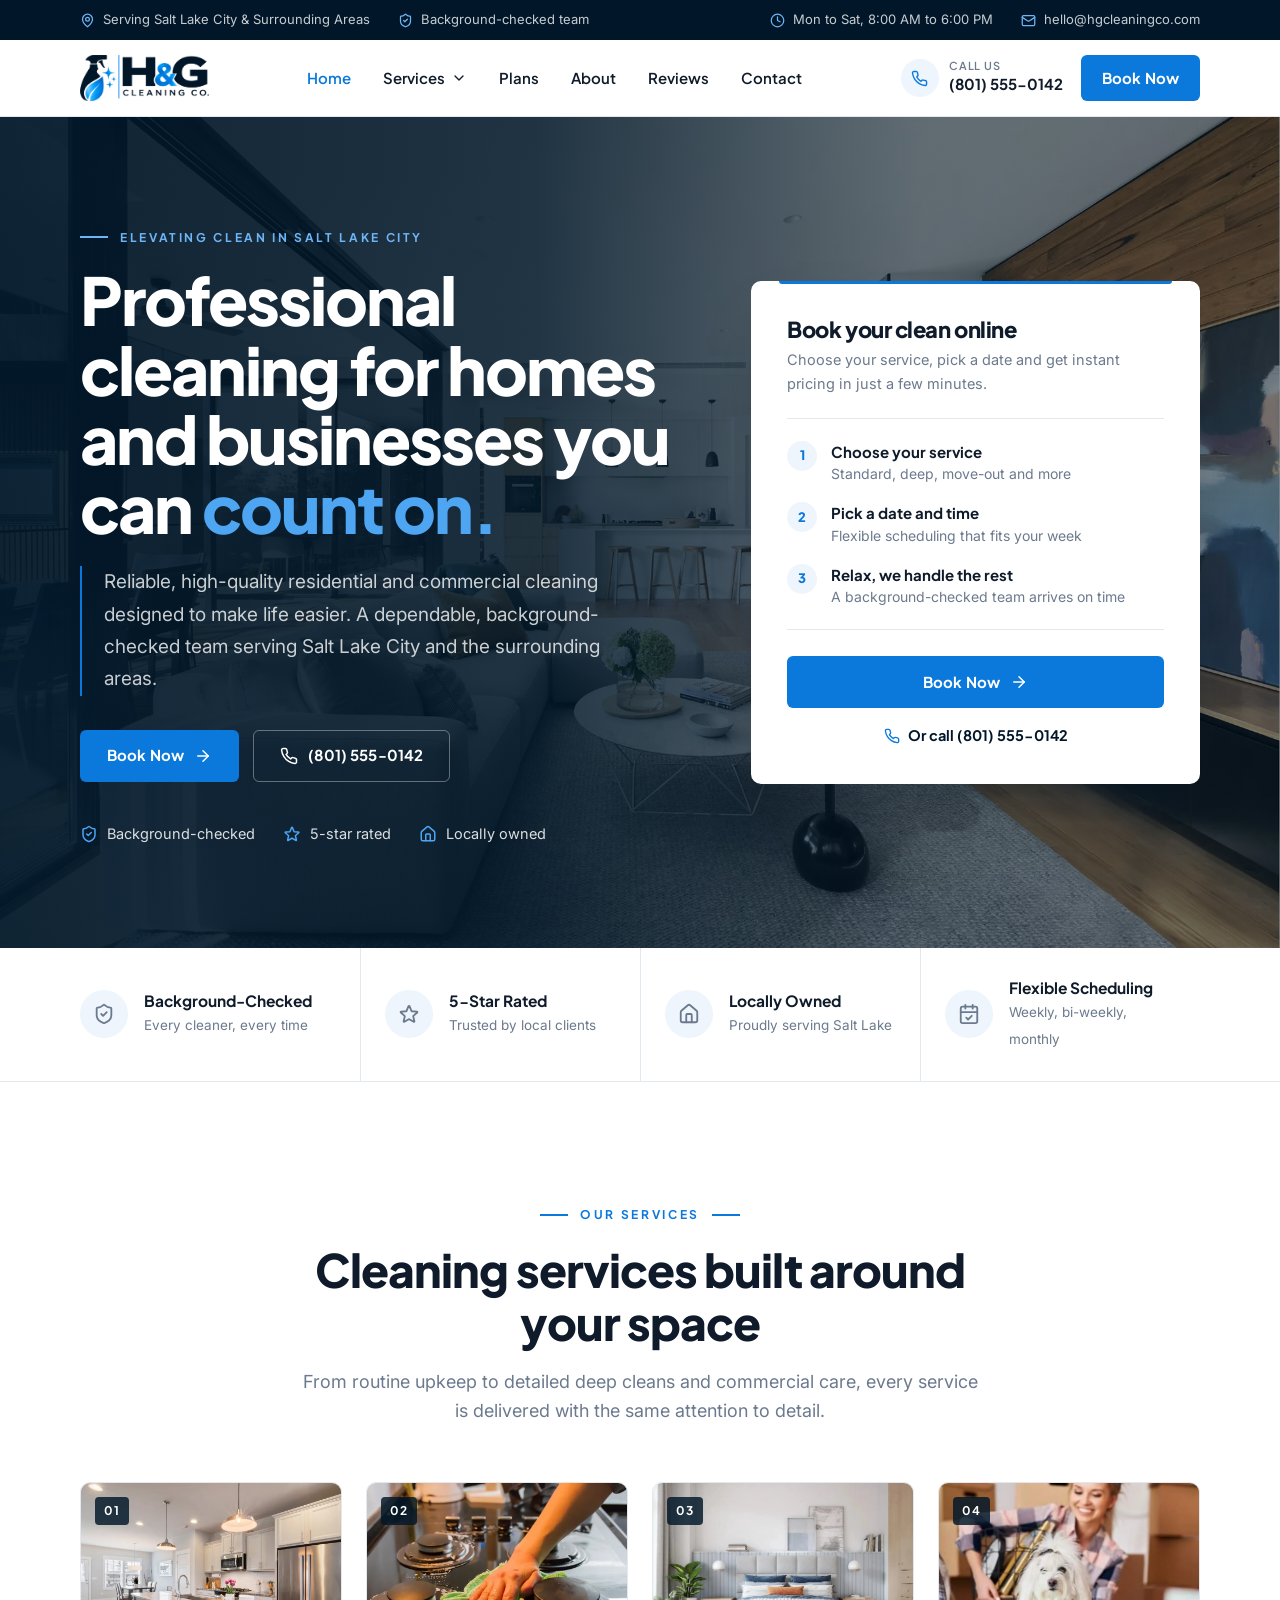
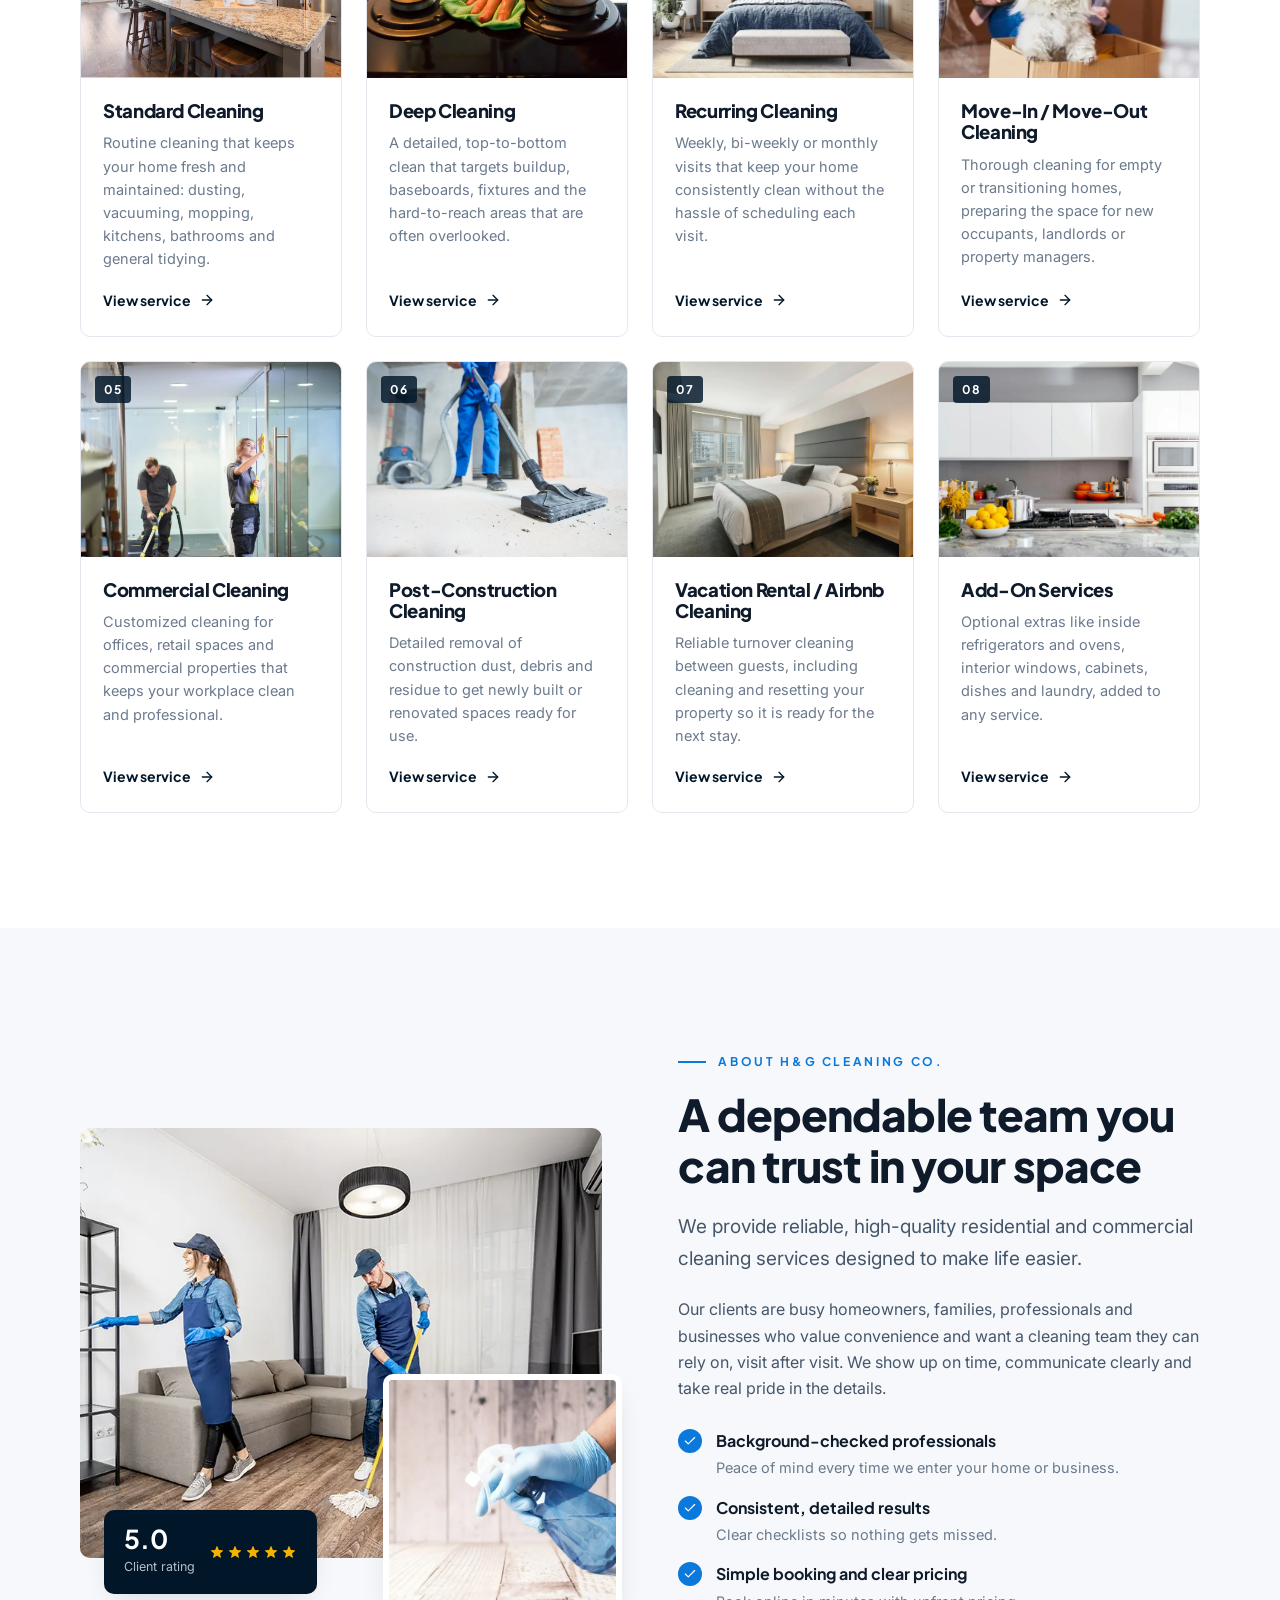
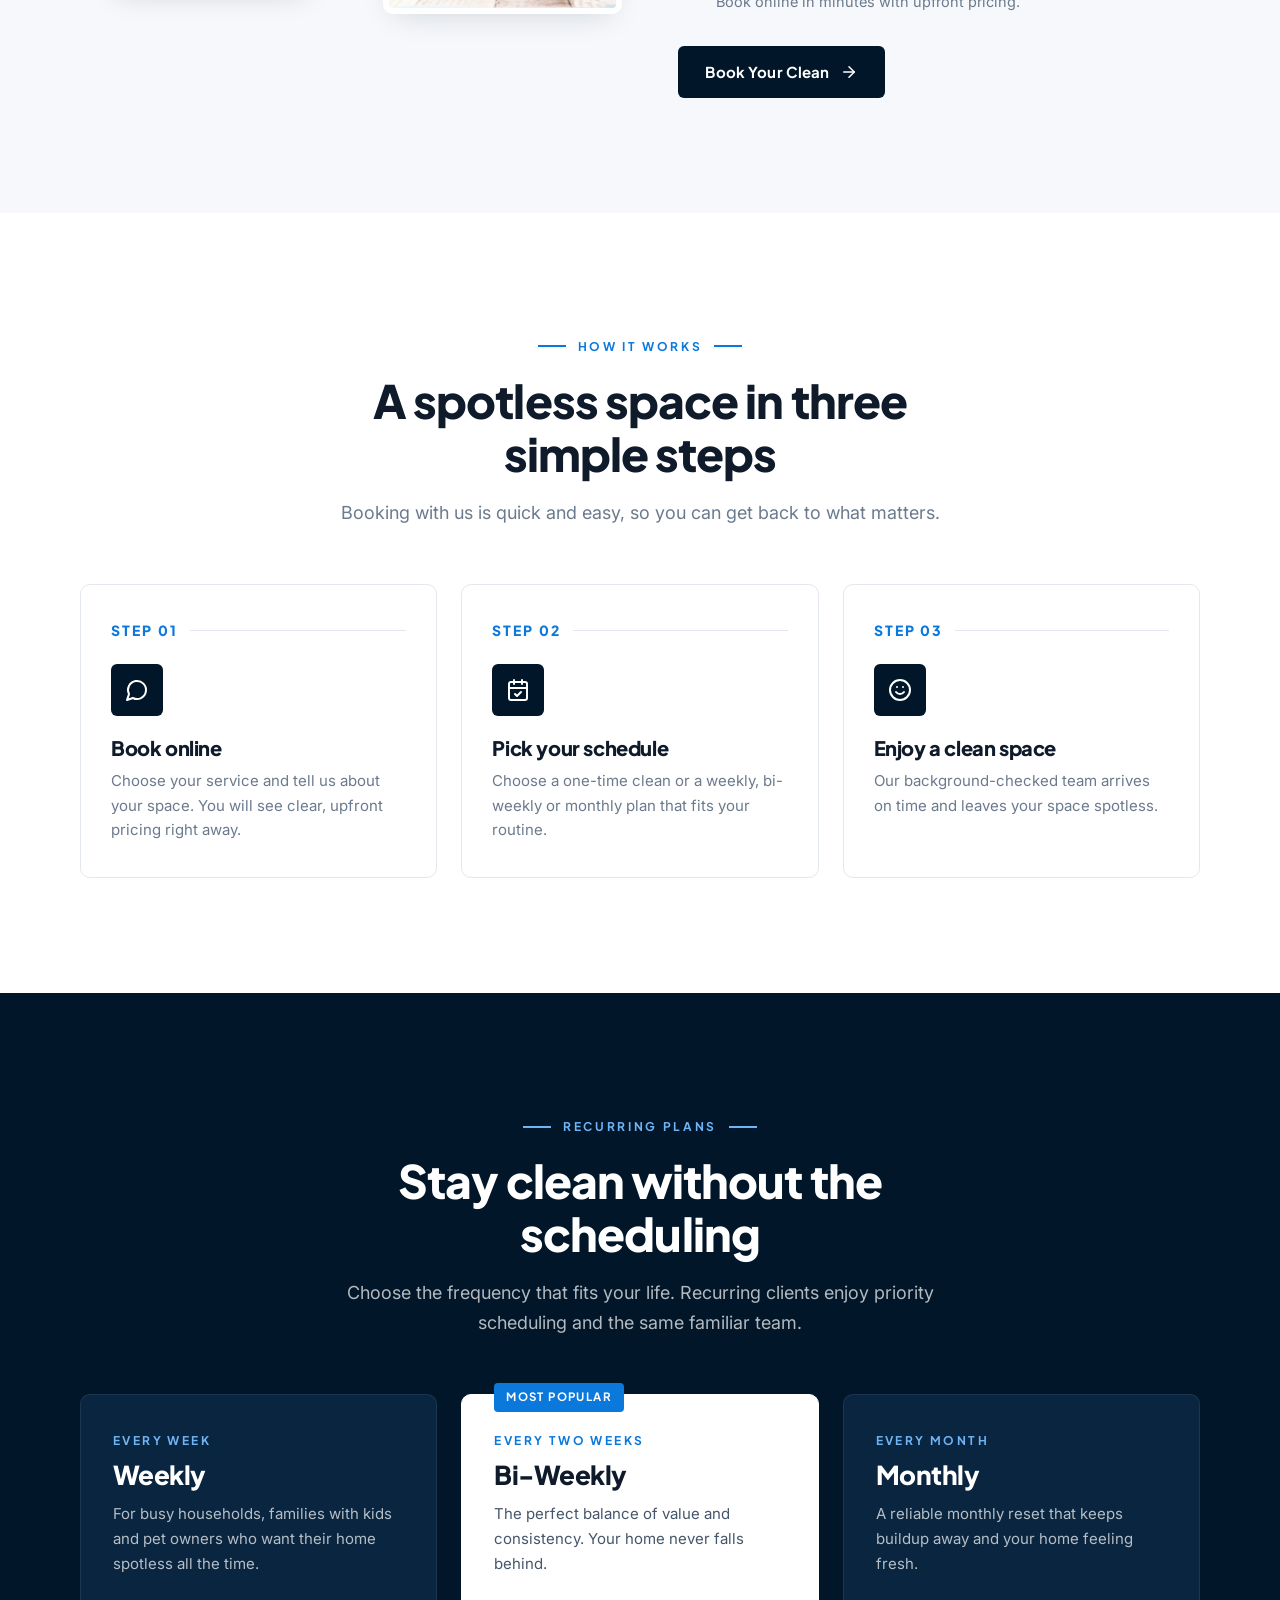
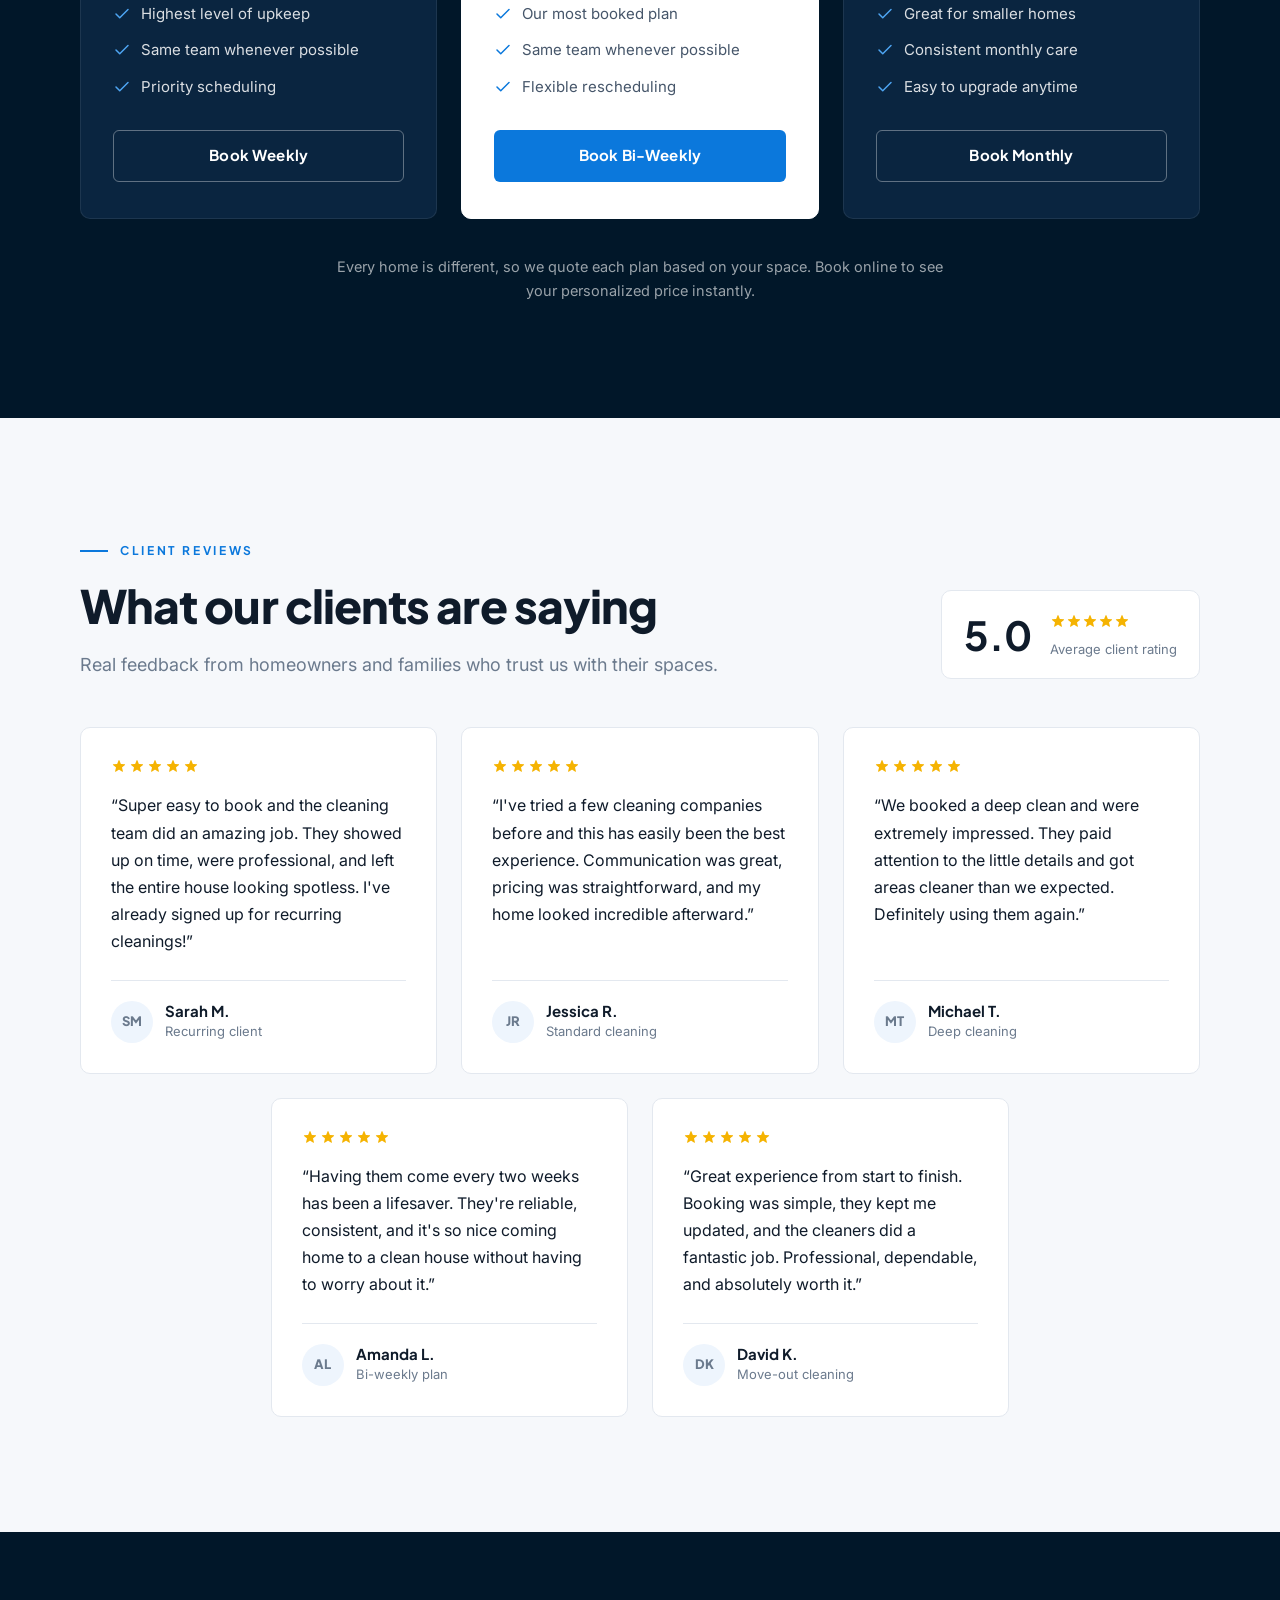
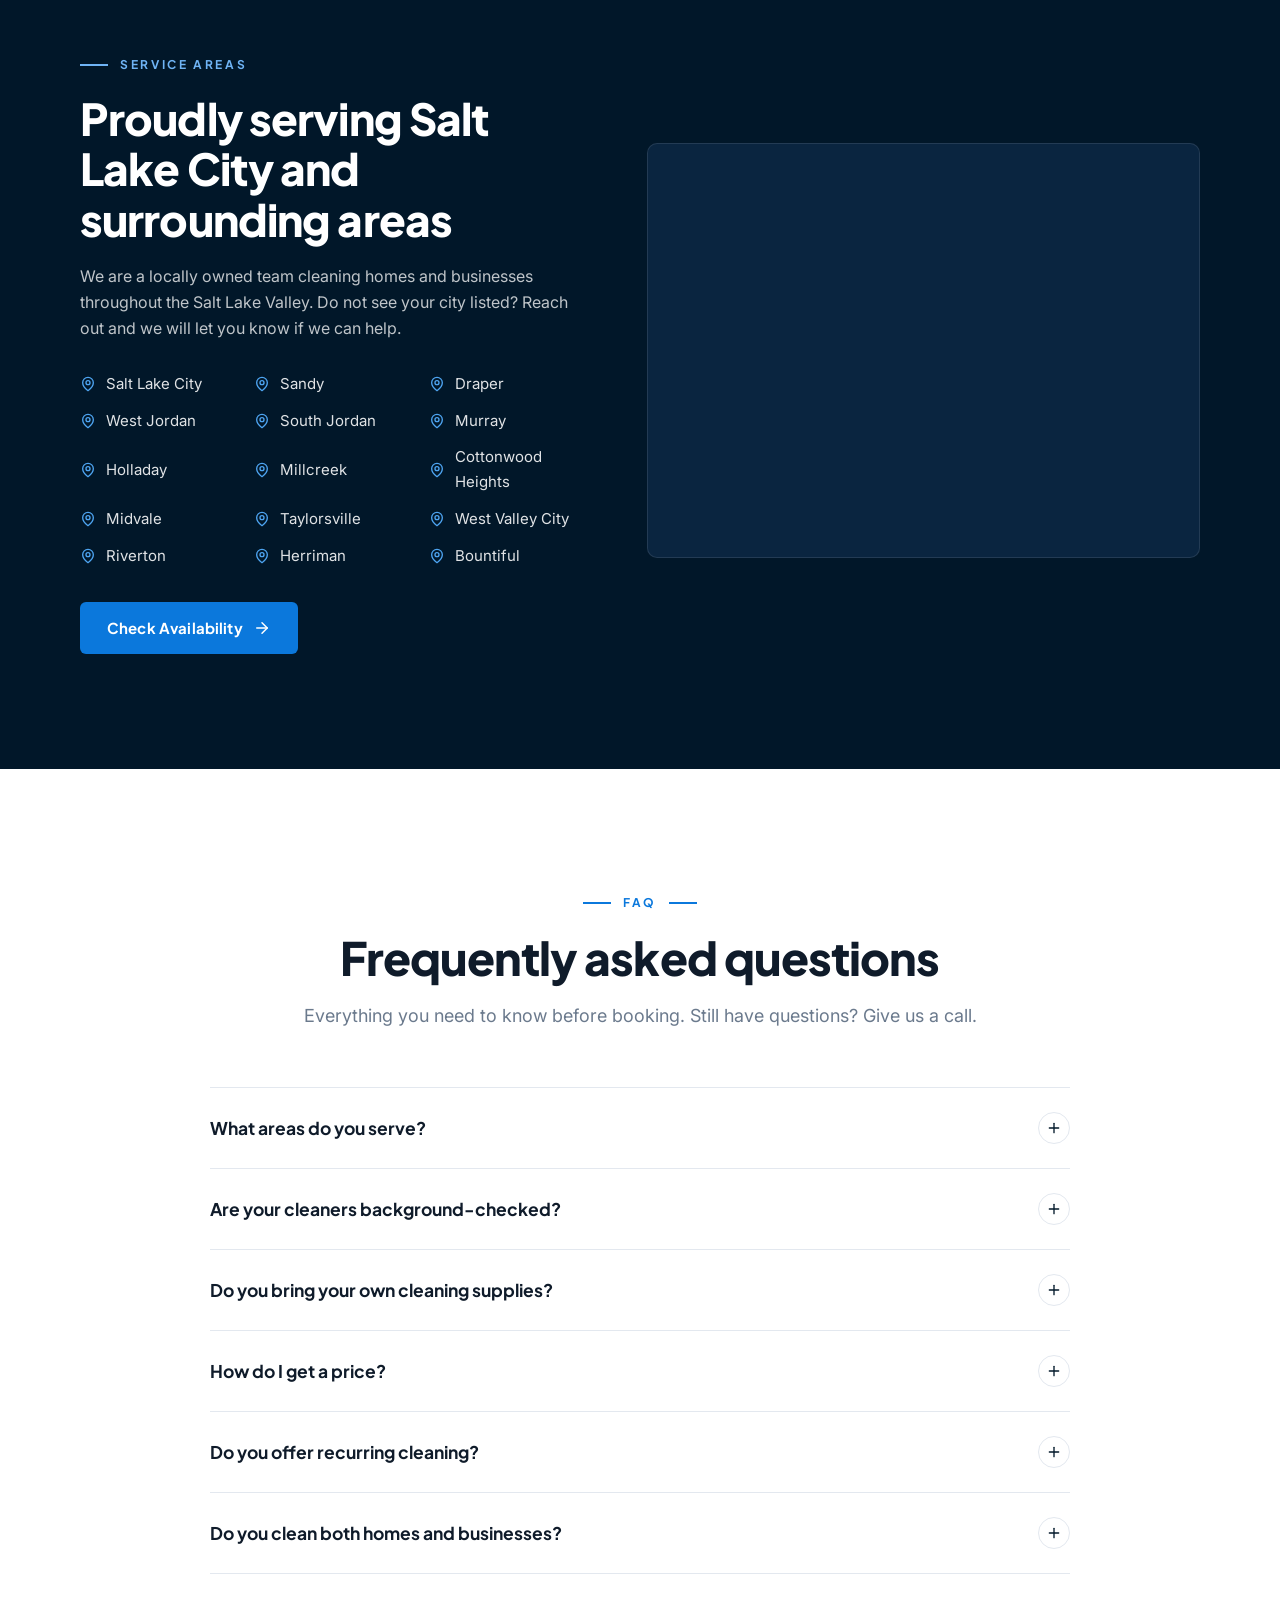
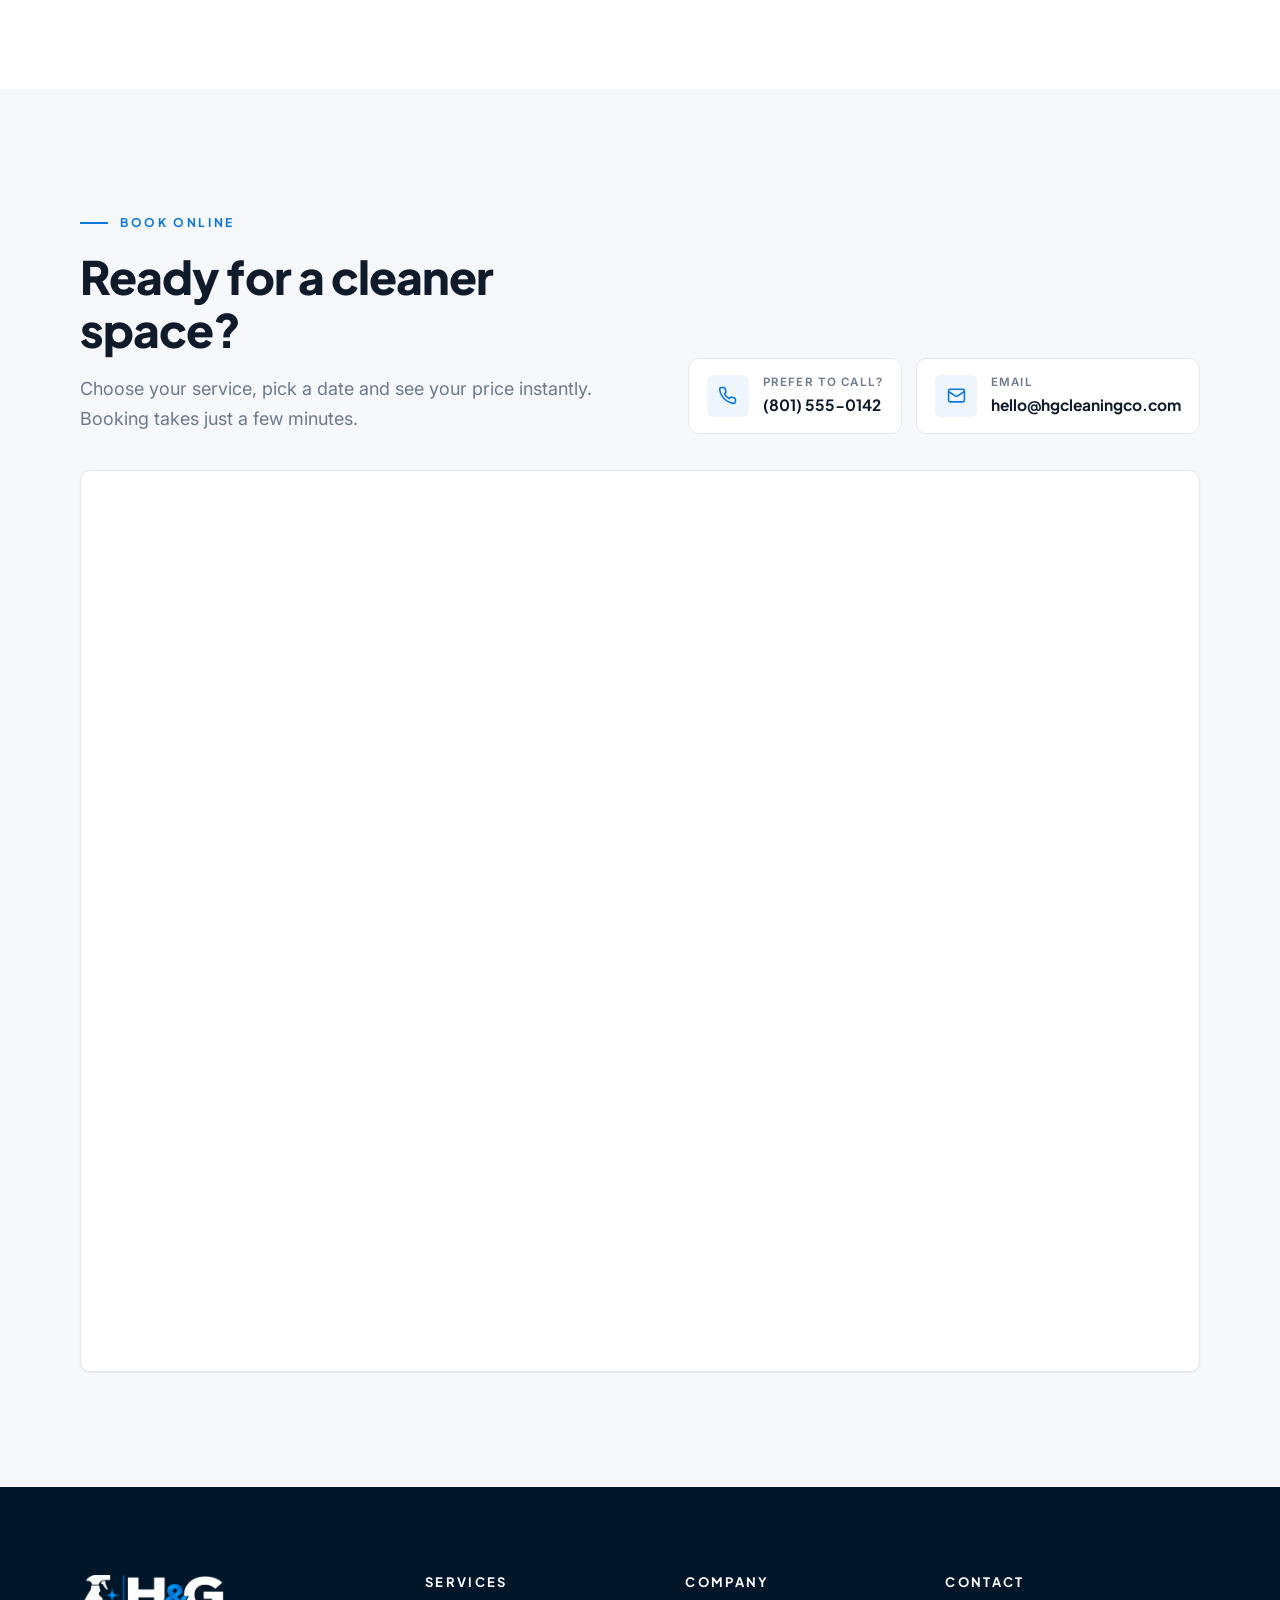
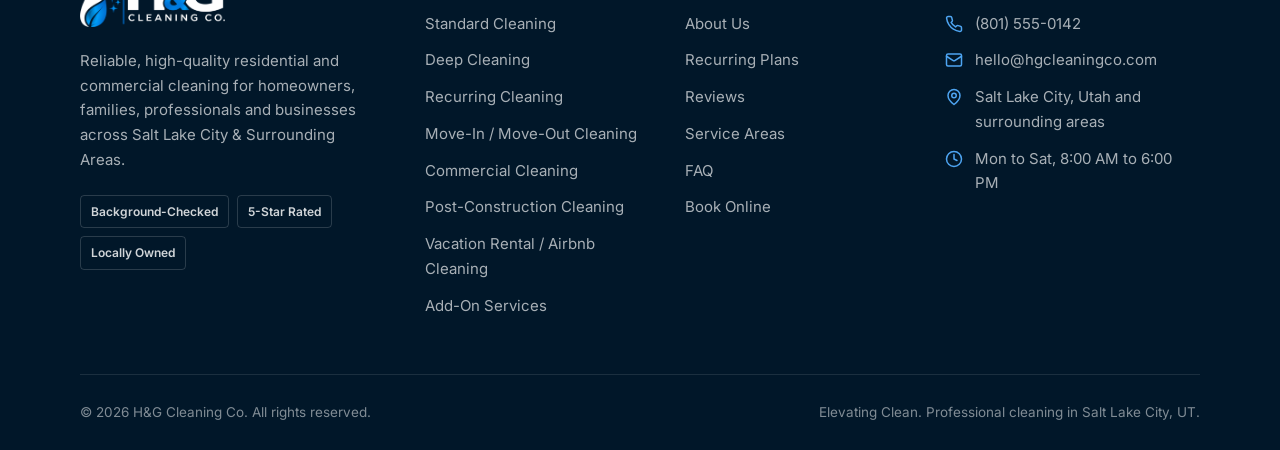
==== index.html @ a8b04421 "Build H&G Cleaning Co. website with service pages and BookingKoala booking Co-authored-by: Cursor <c" ====
<!DOCTYPE html>
<html lang="en-US">
<head>
<meta charset="utf-8">
<meta name="viewport" content="width=device-width, initial-scale=1, viewport-fit=cover">
<title>H&amp;G Cleaning Co. | House and Commercial Cleaning in Salt Lake City, UT</title>
<meta name="description" content="H&amp;G Cleaning Co. provides reliable residential and commercial cleaning in Salt Lake City and surrounding areas. Background-checked, 5-star rated and locally owned. Book online today.">
<meta name="keywords" content="cleaning service Salt Lake City, house cleaning Salt Lake City, maid service Salt Lake City, deep cleaning Utah, move out cleaning Salt Lake City, commercial cleaning Salt Lake City, Airbnb cleaning Salt Lake City, recurring house cleaning">
<link rel="canonical" href="https://hgcleaningco.com/">
<meta name="robots" content="index, follow, max-image-preview:large">
<meta name="author" content="H&amp;G Cleaning Co.">
<meta name="theme-color" content="#011729">
<meta name="format-detection" content="telephone=yes">
<meta name="geo.region" content="US-UT">
<meta name="geo.placename" content="Salt Lake City">
<meta name="geo.position" content="40.7608;-111.891">
<meta name="ICBM" content="40.7608, -111.891">
<meta property="og:type" content="website">
<meta property="og:site_name" content="H&amp;G Cleaning Co.">
<meta property="og:locale" content="en_US">
<meta property="og:title" content="H&amp;G Cleaning Co. | House and Commercial Cleaning in Salt Lake City, UT">
<meta property="og:description" content="H&amp;G Cleaning Co. provides reliable residential and commercial cleaning in Salt Lake City and surrounding areas. Background-checked, 5-star rated and locally owned. Book online today.">
<meta property="og:url" content="https://hgcleaningco.com/">
<meta property="og:image" content="https://hgcleaningco.com/assets/og-image.jpg">
<meta property="og:image:width" content="1200">
<meta property="og:image:height" content="630">
<meta property="og:image:alt" content="H&amp;G Cleaning Co., Elevating Clean">
<meta name="twitter:card" content="summary_large_image">
<meta name="twitter:title" content="H&amp;G Cleaning Co. | House and Commercial Cleaning in Salt Lake City, UT">
<meta name="twitter:description" content="H&amp;G Cleaning Co. provides reliable residential and commercial cleaning in Salt Lake City and surrounding areas. Background-checked, 5-star rated and locally owned. Book online today.">
<meta name="twitter:image" content="https://hgcleaningco.com/assets/og-image.jpg">
<link rel="icon" href="favicon.ico" sizes="any">
<link rel="icon" type="image/png" sizes="32x32" href="assets/favicon-32.png">
<link rel="icon" type="image/png" sizes="16x16" href="assets/favicon-16.png">
<link rel="apple-touch-icon" href="assets/apple-touch-icon.png">
<link rel="manifest" href="site.webmanifest">
<link rel="preconnect" href="https://fonts.googleapis.com">
<link rel="preconnect" href="https://fonts.gstatic.com" crossorigin>
<link rel="stylesheet" href="https://fonts.googleapis.com/css2?family=Inter:wght@400;500;600&family=Plus+Jakarta+Sans:wght@600;700;800&display=swap">
<link rel="stylesheet" href="css/styles.css">
<link rel="preload" as="image" href="assets/img/home-hero.webp" fetchpriority="high">
<script type="application/ld+json">{"@context":"https://schema.org","@type":"HouseCleaningService","@id":"https://hgcleaningco.com/#business","name":"H&G Cleaning Co.","slogan":"Elevating Clean","description":"Reliable, high-quality residential and commercial cleaning services in Salt Lake City, Utah and surrounding areas.","url":"https://hgcleaningco.com/","logo":"https://hgcleaningco.com/assets/img/logo.png","image":"https://hgcleaningco.com/assets/og-image.jpg","telephone":"+18015550142","email":"hello@hgcleaningco.com","priceRange":"$$","address":{"@type":"PostalAddress","addressLocality":"Salt Lake City","addressRegion":"UT","addressCountry":"US"},"geo":{"@type":"GeoCoordinates","latitude":40.7608,"longitude":-111.891},"areaServed":[{"@type":"City","name":"Salt Lake City, UT"},{"@type":"City","name":"Sandy, UT"},{"@type":"City","name":"Draper, UT"},{"@type":"City","name":"West Jordan, UT"},{"@type":"City","name":"South Jordan, UT"},{"@type":"City","name":"Murray, UT"},{"@type":"City","name":"Holladay, UT"},{"@type":"City","name":"Millcreek, UT"},{"@type":"City","name":"Cottonwood Heights, UT"},{"@type":"City","name":"Midvale, UT"},{"@type":"City","name":"Taylorsville, UT"},{"@type":"City","name":"West Valley City, UT"},{"@type":"City","name":"Riverton, UT"},{"@type":"City","name":"Herriman, UT"},{"@type":"City","name":"Bountiful, UT"}],"openingHoursSpecification":[{"@type":"OpeningHoursSpecification","dayOfWeek":["Monday","Tuesday","Wednesday","Thursday","Friday","Saturday"],"opens":"08:00","closes":"18:00"}],"aggregateRating":{"@type":"AggregateRating","ratingValue":"5.0","bestRating":"5","reviewCount":"5"},"review":[{"@type":"Review","author":{"@type":"Person","name":"Sarah M."},"reviewRating":{"@type":"Rating","ratingValue":"5","bestRating":"5"},"reviewBody":"Super easy to book and the cleaning team did an amazing job. They showed up on time, were professional, and left the entire house looking spotless. I've already signed up for recurring cleanings!"},{"@type":"Review","author":{"@type":"Person","name":"Jessica R."},"reviewRating":{"@type":"Rating","ratingValue":"5","bestRating":"5"},"reviewBody":"I've tried a few cleaning companies before and this has easily been the best experience. Communication was great, pricing was straightforward, and my home looked incredible afterward."},{"@type":"Review","author":{"@type":"Person","name":"Michael T."},"reviewRating":{"@type":"Rating","ratingValue":"5","bestRating":"5"},"reviewBody":"We booked a deep clean and were extremely impressed. They paid attention to the little details and got areas cleaner than we expected. Definitely using them again."},{"@type":"Review","author":{"@type":"Person","name":"Amanda L."},"reviewRating":{"@type":"Rating","ratingValue":"5","bestRating":"5"},"reviewBody":"Having them come every two weeks has been a lifesaver. They're reliable, consistent, and it's so nice coming home to a clean house without having to worry about it."},{"@type":"Review","author":{"@type":"Person","name":"David K."},"reviewRating":{"@type":"Rating","ratingValue":"5","bestRating":"5"},"reviewBody":"Great experience from start to finish. Booking was simple, they kept me updated, and the cleaners did a fantastic job. Professional, dependable, and absolutely worth it."}],"hasOfferCatalog":{"@type":"OfferCatalog","name":"Cleaning Services","itemListElement":[{"@type":"Offer","itemOffered":{"@type":"Service","name":"Standard Cleaning","url":"https://hgcleaningco.com/services/standard-cleaning/"}},{"@type":"Offer","itemOffered":{"@type":"Service","name":"Deep Cleaning","url":"https://hgcleaningco.com/services/deep-cleaning/"}},{"@type":"Offer","itemOffered":{"@type":"Service","name":"Recurring Cleaning","url":"https://hgcleaningco.com/services/recurring-cleaning/"}},{"@type":"Offer","itemOffered":{"@type":"Service","name":"Move-In / Move-Out Cleaning","url":"https://hgcleaningco.com/services/move-in-move-out-cleaning/"}},{"@type":"Offer","itemOffered":{"@type":"Service","name":"Commercial Cleaning","url":"https://hgcleaningco.com/services/commercial-cleaning/"}},{"@type":"Offer","itemOffered":{"@type":"Service","name":"Post-Construction Cleaning","url":"https://hgcleaningco.com/services/post-construction-cleaning/"}},{"@type":"Offer","itemOffered":{"@type":"Service","name":"Vacation Rental / Airbnb Cleaning","url":"https://hgcleaningco.com/services/airbnb-vacation-rental-cleaning/"}},{"@type":"Offer","itemOffered":{"@type":"Service","name":"Add-On Services","url":"https://hgcleaningco.com/services/add-on-services/"}}]}}</script>
<script type="application/ld+json">{"@context":"https://schema.org","@type":"WebSite","name":"H&G Cleaning Co.","url":"https://hgcleaningco.com/"}</script>
<script type="application/ld+json">{"@context":"https://schema.org","@type":"FAQPage","mainEntity":[{"@type":"Question","name":"What areas do you serve?","acceptedAnswer":{"@type":"Answer","text":"We serve Salt Lake City, Utah and the surrounding areas, including Sandy, Draper, Murray, Holladay, Millcreek, South Jordan, West Jordan and more. Not sure if we cover your area? Just ask."}},{"@type":"Question","name":"Are your cleaners background-checked?","acceptedAnswer":{"@type":"Answer","text":"Yes. Every member of our team is background-checked before they ever step into a client's home or business."}},{"@type":"Question","name":"Do you bring your own cleaning supplies?","acceptedAnswer":{"@type":"Answer","text":"Yes. We arrive with professional-grade supplies and equipment. If you prefer specific products, we are happy to use them."}},{"@type":"Question","name":"How do I get a price?","acceptedAnswer":{"@type":"Answer","text":"Book online for instant pricing or give us a call. We will ask a few questions about your space and the service you need, then provide clear, upfront pricing."}},{"@type":"Question","name":"Do you offer recurring cleaning?","acceptedAnswer":{"@type":"Answer","text":"Yes. We offer weekly, bi-weekly and monthly plans with flexible scheduling and the same team whenever possible."}},{"@type":"Question","name":"Do you clean both homes and businesses?","acceptedAnswer":{"@type":"Answer","text":"We do. Residential cleaning is our focus, and we also provide commercial cleaning for offices, retail spaces and commercial properties."}}]}</script>
</head>
<body>
<a class="skip-link" href="#main">Skip to content</a>
<div class="topbar">
  <div class="container">
    <div class="topbar__items">
      <span class="topbar__item"><svg viewBox="0 0 24 24" fill="none" stroke="currentColor" stroke-width="2" stroke-linecap="round" stroke-linejoin="round" aria-hidden="true" focusable="false"><path d="M20 10c0 6-8 12-8 12s-8-6-8-12a8 8 0 0 1 16 0Z"/><circle cx="12" cy="10" r="3"/></svg>Serving Salt Lake City & Surrounding Areas</span>
      <span class="topbar__item"><svg viewBox="0 0 24 24" fill="none" stroke="currentColor" stroke-width="2" stroke-linecap="round" stroke-linejoin="round" aria-hidden="true" focusable="false"><path d="M20 13c0 5-3.5 7.5-7.66 8.95a1 1 0 0 1-.67-.01C7.5 20.5 4 18 4 13V6a1 1 0 0 1 1-1c2 0 4.5-1.2 6.24-2.72a1.17 1.17 0 0 1 1.52 0C14.51 3.81 17 5 19 5a1 1 0 0 1 1 1z"/><path d="m9 12 2 2 4-4"/></svg>Background-checked team</span>
    </div>
    <div class="topbar__items">
      <span class="topbar__item"><svg viewBox="0 0 24 24" fill="none" stroke="currentColor" stroke-width="2" stroke-linecap="round" stroke-linejoin="round" aria-hidden="true" focusable="false"><circle cx="12" cy="12" r="10"/><path d="M12 6v6l4 2"/></svg>Mon to Sat, 8:00 AM to 6:00 PM</span>
      <a class="topbar__item" href="mailto:hello@hgcleaningco.com"><svg viewBox="0 0 24 24" fill="none" stroke="currentColor" stroke-width="2" stroke-linecap="round" stroke-linejoin="round" aria-hidden="true" focusable="false"><rect x="2" y="4" width="20" height="16" rx="2"/><path d="m22 7-8.97 5.7a1.94 1.94 0 0 1-2.06 0L2 7"/></svg>hello@hgcleaningco.com</a>
    </div>
  </div>
</div>
<header class="site-header" id="top">
  <div class="container">
    <a class="brand" href="" aria-label="H&amp;G Cleaning Co. home">
      <img src="assets/img/logo.png" alt="H&amp;G Cleaning Co. logo" width="640" height="229">
    </a>
    <nav class="nav" aria-label="Main">
      <a class="nav__link" href="" aria-current="page">Home</a>
      <div class="nav__item">
        <button class="nav__link" type="button" aria-expanded="false" aria-haspopup="true">Services <svg viewBox="0 0 24 24" fill="none" stroke="currentColor" stroke-width="2" stroke-linecap="round" stroke-linejoin="round" aria-hidden="true" focusable="false"><path d="m6 9 6 6 6-6"/></svg></button>
        <div class="dropdown">
<a href="services/standard-cleaning/"><span class="dropdown__icon"><svg viewBox="0 0 24 24" fill="none" stroke="currentColor" stroke-width="2" stroke-linecap="round" stroke-linejoin="round" aria-hidden="true" focusable="false"><path d="M15 21v-8a1 1 0 0 0-1-1h-4a1 1 0 0 0-1 1v8"/><path d="M3 10a2 2 0 0 1 .71-1.53l7-6a2 2 0 0 1 2.58 0l7 6A2 2 0 0 1 21 10v9a2 2 0 0 1-2 2H5a2 2 0 0 1-2-2z"/></svg></span><span><strong>Standard Cleaning</strong><span class="desc">Routine upkeep for a fresh, tidy home</span></span></a>
<a href="services/deep-cleaning/"><span class="dropdown__icon"><svg viewBox="0 0 24 24" fill="none" stroke="currentColor" stroke-width="2" stroke-linecap="round" stroke-linejoin="round" aria-hidden="true" focusable="false"><path d="M9.94 15.5A2 2 0 0 0 8.5 14.06l-6.13-1.58a.5.5 0 0 1 0-.96L8.5 9.94A2 2 0 0 0 9.94 8.5l1.58-6.13a.5.5 0 0 1 .96 0L14.06 8.5A2 2 0 0 0 15.5 9.94l6.13 1.58a.5.5 0 0 1 0 .96L15.5 14.06a2 2 0 0 0-1.44 1.44l-1.58 6.13a.5.5 0 0 1-.96 0z"/><path d="M20 3v4"/><path d="M22 5h-4"/></svg></span><span><strong>Deep Cleaning</strong><span class="desc">Top-to-bottom detail for buildup</span></span></a>
<a href="services/recurring-cleaning/"><span class="dropdown__icon"><svg viewBox="0 0 24 24" fill="none" stroke="currentColor" stroke-width="2" stroke-linecap="round" stroke-linejoin="round" aria-hidden="true" focusable="false"><rect x="3" y="4" width="18" height="18" rx="2"/><path d="M16 2v4"/><path d="M8 2v4"/><path d="M3 10h18"/><path d="m9 16 2 2 4-4"/></svg></span><span><strong>Recurring Cleaning</strong><span class="desc">Weekly, bi-weekly or monthly plans</span></span></a>
<a href="services/move-in-move-out-cleaning/"><span class="dropdown__icon"><svg viewBox="0 0 24 24" fill="none" stroke="currentColor" stroke-width="2" stroke-linecap="round" stroke-linejoin="round" aria-hidden="true" focusable="false"><path d="m15.5 7.5 2.3 2.3a1 1 0 0 0 1.4 0l2.1-2.1a1 1 0 0 0 0-1.4L19 4"/><path d="m21 2-9.6 9.6"/><circle cx="7.5" cy="15.5" r="5.5"/></svg></span><span><strong>Move-In / Move-Out Cleaning</strong><span class="desc">Empty-home cleaning for a smooth handover</span></span></a>
<a href="services/commercial-cleaning/"><span class="dropdown__icon"><svg viewBox="0 0 24 24" fill="none" stroke="currentColor" stroke-width="2" stroke-linecap="round" stroke-linejoin="round" aria-hidden="true" focusable="false"><rect x="4" y="2" width="16" height="20" rx="2"/><path d="M9 22v-4h6v4"/><path d="M8 6h.01"/><path d="M16 6h.01"/><path d="M12 6h.01"/><path d="M12 10h.01"/><path d="M12 14h.01"/><path d="M16 10h.01"/><path d="M16 14h.01"/><path d="M8 10h.01"/><path d="M8 14h.01"/></svg></span><span><strong>Commercial Cleaning</strong><span class="desc">Offices, retail and commercial spaces</span></span></a>
<a href="services/post-construction-cleaning/"><span class="dropdown__icon"><svg viewBox="0 0 24 24" fill="none" stroke="currentColor" stroke-width="2" stroke-linecap="round" stroke-linejoin="round" aria-hidden="true" focusable="false"><path d="M10 10V5a1 1 0 0 1 1-1h2a1 1 0 0 1 1 1v5"/><path d="M14 6a6 6 0 0 1 6 6v3"/><path d="M4 15v-3a6 6 0 0 1 6-6"/><rect x="2" y="15" width="20" height="4" rx="1"/></svg></span><span><strong>Post-Construction Cleaning</strong><span class="desc">Dust and debris removal after a build</span></span></a>
<a href="services/airbnb-vacation-rental-cleaning/"><span class="dropdown__icon"><svg viewBox="0 0 24 24" fill="none" stroke="currentColor" stroke-width="2" stroke-linecap="round" stroke-linejoin="round" aria-hidden="true" focusable="false"><path d="M2 4v16"/><path d="M2 8h18a2 2 0 0 1 2 2v10"/><path d="M2 17h20"/><path d="M6 8v9"/></svg></span><span><strong>Vacation Rental / Airbnb Cleaning</strong><span class="desc">Guest-ready turnovers between stays</span></span></a>
<a href="services/add-on-services/"><span class="dropdown__icon"><svg viewBox="0 0 24 24" fill="none" stroke="currentColor" stroke-width="2" stroke-linecap="round" stroke-linejoin="round" aria-hidden="true" focusable="false"><rect x="3" y="3" width="18" height="18" rx="2"/><path d="M8 12h8"/><path d="M12 8v8"/></svg></span><span><strong>Add-On Services</strong><span class="desc">Fridges, ovens, windows, laundry and more</span></span></a>
        </div>
      </div>
      <a class="nav__link" href="#plans">Plans</a>
      <a class="nav__link" href="#about">About</a>
      <a class="nav__link" href="#reviews">Reviews</a>
      <a class="nav__link" href="#book">Contact</a>
    </nav>
    <div class="header__actions">
      <a class="header__phone" href="tel:+18015550142"><span class="ico"><svg viewBox="0 0 24 24" fill="none" stroke="currentColor" stroke-width="2" stroke-linecap="round" stroke-linejoin="round" aria-hidden="true" focusable="false"><path d="M22 16.92v3a2 2 0 0 1-2.18 2 19.79 19.79 0 0 1-8.63-3.07 19.5 19.5 0 0 1-6-6 19.79 19.79 0 0 1-3.07-8.67A2 2 0 0 1 4.11 2h3a2 2 0 0 1 2 1.72c.13.96.36 1.9.7 2.81a2 2 0 0 1-.45 2.11L8.09 9.91a16 16 0 0 0 6 6l1.27-1.27a2 2 0 0 1 2.11-.45c.91.34 1.85.57 2.81.7A2 2 0 0 1 22 16.92z"/></svg></span><span><small>Call us</small>(801) 555-0142</span></a>
      <a class="btn btn--primary header__cta" href="#book">Book Now</a>
      <button class="menu-toggle" type="button" aria-label="Open menu" aria-expanded="false" aria-controls="mobile-menu"><svg class="ico-open" viewBox="0 0 24 24" fill="none" stroke="currentColor" stroke-width="2" stroke-linecap="round" stroke-linejoin="round" aria-hidden="true" focusable="false"><path d="M4 6h16"/><path d="M4 12h16"/><path d="M4 18h16"/></svg><svg class="ico-close" viewBox="0 0 24 24" fill="none" stroke="currentColor" stroke-width="2" stroke-linecap="round" stroke-linejoin="round" aria-hidden="true" focusable="false"><path d="M18 6 6 18"/><path d="m6 6 12 12"/></svg></button>
    </div>
  </div>
</header>
<nav class="mobile-menu" id="mobile-menu" aria-label="Mobile">
  <a href="">Home</a>
  <details>
    <summary>Services <svg viewBox="0 0 24 24" fill="none" stroke="currentColor" stroke-width="2" stroke-linecap="round" stroke-linejoin="round" aria-hidden="true" focusable="false"><path d="m6 9 6 6 6-6"/></svg></summary>
    <ul>
<li><a href="services/standard-cleaning/">Standard Cleaning</a></li>
<li><a href="services/deep-cleaning/">Deep Cleaning</a></li>
<li><a href="services/recurring-cleaning/">Recurring Cleaning</a></li>
<li><a href="services/move-in-move-out-cleaning/">Move-In / Move-Out Cleaning</a></li>
<li><a href="services/commercial-cleaning/">Commercial Cleaning</a></li>
<li><a href="services/post-construction-cleaning/">Post-Construction Cleaning</a></li>
<li><a href="services/airbnb-vacation-rental-cleaning/">Vacation Rental / Airbnb Cleaning</a></li>
<li><a href="services/add-on-services/">Add-On Services</a></li>
    </ul>
  </details>
  <a href="#plans">Recurring Plans</a>
  <a href="#about">About</a>
  <a href="#reviews">Reviews</a>
  <a href="#areas">Service Areas</a>
  <a href="#book">Book and Contact</a>
  <div class="mobile-menu__cta">
    <a class="btn btn--primary btn--block" href="#book">Book Now</a>
    <a class="btn btn--outline btn--block" href="tel:+18015550142"><svg viewBox="0 0 24 24" fill="none" stroke="currentColor" stroke-width="2" stroke-linecap="round" stroke-linejoin="round" aria-hidden="true" focusable="false"><path d="M22 16.92v3a2 2 0 0 1-2.18 2 19.79 19.79 0 0 1-8.63-3.07 19.5 19.5 0 0 1-6-6 19.79 19.79 0 0 1-3.07-8.67A2 2 0 0 1 4.11 2h3a2 2 0 0 1 2 1.72c.13.96.36 1.9.7 2.81a2 2 0 0 1-.45 2.11L8.09 9.91a16 16 0 0 0 6 6l1.27-1.27a2 2 0 0 1 2.11-.45c.91.34 1.85.57 2.81.7A2 2 0 0 1 22 16.92z"/></svg>Call (801) 555-0142</a>
  </div>
</nav>
<main id="main">

<section class="hero">
  <div class="hero__bg"><img src="assets/img/home-hero.webp" alt="" width="2000" height="1360" fetchpriority="high"></div>
  <div class="container">
    <div class="hero__content">
      <span class="eyebrow eyebrow--light">Elevating Clean in Salt Lake City</span>
      <h1>Professional cleaning for homes and businesses you can <em>count on.</em></h1>
      <p class="lead">Reliable, high-quality residential and commercial cleaning designed to make life easier. A dependable, background-checked team serving Salt Lake City and the surrounding areas.</p>
      <div class="hero__actions">
        <a class="btn btn--primary" href="#book">Book Now <svg viewBox="0 0 24 24" fill="none" stroke="currentColor" stroke-width="2" stroke-linecap="round" stroke-linejoin="round" aria-hidden="true" focusable="false"><path d="M5 12h14"/><path d="m12 5 7 7-7 7"/></svg></a>
        <a class="btn btn--ghost-light" href="tel:+18015550142"><svg viewBox="0 0 24 24" fill="none" stroke="currentColor" stroke-width="2" stroke-linecap="round" stroke-linejoin="round" aria-hidden="true" focusable="false"><path d="M22 16.92v3a2 2 0 0 1-2.18 2 19.79 19.79 0 0 1-8.63-3.07 19.5 19.5 0 0 1-6-6 19.79 19.79 0 0 1-3.07-8.67A2 2 0 0 1 4.11 2h3a2 2 0 0 1 2 1.72c.13.96.36 1.9.7 2.81a2 2 0 0 1-.45 2.11L8.09 9.91a16 16 0 0 0 6 6l1.27-1.27a2 2 0 0 1 2.11-.45c.91.34 1.85.57 2.81.7A2 2 0 0 1 22 16.92z"/></svg>(801) 555-0142</a>
      </div>
      <ul class="hero__trust">
        <li><svg viewBox="0 0 24 24" fill="none" stroke="currentColor" stroke-width="2" stroke-linecap="round" stroke-linejoin="round" aria-hidden="true" focusable="false"><path d="M20 13c0 5-3.5 7.5-7.66 8.95a1 1 0 0 1-.67-.01C7.5 20.5 4 18 4 13V6a1 1 0 0 1 1-1c2 0 4.5-1.2 6.24-2.72a1.17 1.17 0 0 1 1.52 0C14.51 3.81 17 5 19 5a1 1 0 0 1 1 1z"/><path d="m9 12 2 2 4-4"/></svg>Background-checked</li>
        <li><svg viewBox="0 0 24 24" fill="none" stroke="currentColor" stroke-width="2" stroke-linecap="round" stroke-linejoin="round" aria-hidden="true" focusable="false"><path d="M11.48 3.5a.56.56 0 0 1 1.04 0l2.13 5.11a.56.56 0 0 0 .48.35l5.52.44c.5.04.7.66.32.99l-4.2 3.6a.56.56 0 0 0-.18.56l1.28 5.39a.56.56 0 0 1-.84.61l-4.72-2.89a.56.56 0 0 0-.59 0l-4.73 2.89a.56.56 0 0 1-.84-.61l1.28-5.39a.56.56 0 0 0-.18-.56l-4.2-3.6a.56.56 0 0 1 .32-.99l5.52-.44a.56.56 0 0 0 .47-.35z"/></svg>5-star rated</li>
        <li><svg viewBox="0 0 24 24" fill="none" stroke="currentColor" stroke-width="2" stroke-linecap="round" stroke-linejoin="round" aria-hidden="true" focusable="false"><path d="M15 21v-8a1 1 0 0 0-1-1h-4a1 1 0 0 0-1 1v8"/><path d="M3 10a2 2 0 0 1 .71-1.53l7-6a2 2 0 0 1 2.58 0l7 6A2 2 0 0 1 21 10v9a2 2 0 0 1-2 2H5a2 2 0 0 1-2-2z"/></svg>Locally owned</li>
      </ul>
    </div>
    <div class="quote-card hero-card">
    <h2>Book your clean online</h2>
    <p>Choose your service, pick a date and get instant pricing in just a few minutes.</p>
    <ul class="hero-card__steps">
      <li><span>1</span><div><strong>Choose your service</strong>Standard, deep, move-out and more</div></li>
      <li><span>2</span><div><strong>Pick a date and time</strong>Flexible scheduling that fits your week</div></li>
      <li><span>3</span><div><strong>Relax, we handle the rest</strong>A background-checked team arrives on time</div></li>
    </ul>
    <a class="btn btn--primary btn--block" href="#book">Book Now <svg viewBox="0 0 24 24" fill="none" stroke="currentColor" stroke-width="2" stroke-linecap="round" stroke-linejoin="round" aria-hidden="true" focusable="false"><path d="M5 12h14"/><path d="m12 5 7 7-7 7"/></svg></a>
    <a class="hero-card__call" href="tel:+18015550142"><svg viewBox="0 0 24 24" fill="none" stroke="currentColor" stroke-width="2" stroke-linecap="round" stroke-linejoin="round" aria-hidden="true" focusable="false"><path d="M22 16.92v3a2 2 0 0 1-2.18 2 19.79 19.79 0 0 1-8.63-3.07 19.5 19.5 0 0 1-6-6 19.79 19.79 0 0 1-3.07-8.67A2 2 0 0 1 4.11 2h3a2 2 0 0 1 2 1.72c.13.96.36 1.9.7 2.81a2 2 0 0 1-.45 2.11L8.09 9.91a16 16 0 0 0 6 6l1.27-1.27a2 2 0 0 1 2.11-.45c.91.34 1.85.57 2.81.7A2 2 0 0 1 22 16.92z"/></svg>Or call (801) 555-0142</a>
  </div>
  </div>
</section>

<section class="trust-strip" aria-label="Why clients trust us">
  <div class="container">
    <div class="trust-item"><span class="trust-item__icon"><svg viewBox="0 0 24 24" fill="none" stroke="currentColor" stroke-width="2" stroke-linecap="round" stroke-linejoin="round" aria-hidden="true" focusable="false"><path d="M20 13c0 5-3.5 7.5-7.66 8.95a1 1 0 0 1-.67-.01C7.5 20.5 4 18 4 13V6a1 1 0 0 1 1-1c2 0 4.5-1.2 6.24-2.72a1.17 1.17 0 0 1 1.52 0C14.51 3.81 17 5 19 5a1 1 0 0 1 1 1z"/><path d="m9 12 2 2 4-4"/></svg></span><div><strong>Background-Checked</strong><span>Every cleaner, every time</span></div></div>
    <div class="trust-item"><span class="trust-item__icon"><svg viewBox="0 0 24 24" fill="none" stroke="currentColor" stroke-width="2" stroke-linecap="round" stroke-linejoin="round" aria-hidden="true" focusable="false"><path d="M11.48 3.5a.56.56 0 0 1 1.04 0l2.13 5.11a.56.56 0 0 0 .48.35l5.52.44c.5.04.7.66.32.99l-4.2 3.6a.56.56 0 0 0-.18.56l1.28 5.39a.56.56 0 0 1-.84.61l-4.72-2.89a.56.56 0 0 0-.59 0l-4.73 2.89a.56.56 0 0 1-.84-.61l1.28-5.39a.56.56 0 0 0-.18-.56l-4.2-3.6a.56.56 0 0 1 .32-.99l5.52-.44a.56.56 0 0 0 .47-.35z"/></svg></span><div><strong>5-Star Rated</strong><span>Trusted by local clients</span></div></div>
    <div class="trust-item"><span class="trust-item__icon"><svg viewBox="0 0 24 24" fill="none" stroke="currentColor" stroke-width="2" stroke-linecap="round" stroke-linejoin="round" aria-hidden="true" focusable="false"><path d="M15 21v-8a1 1 0 0 0-1-1h-4a1 1 0 0 0-1 1v8"/><path d="M3 10a2 2 0 0 1 .71-1.53l7-6a2 2 0 0 1 2.58 0l7 6A2 2 0 0 1 21 10v9a2 2 0 0 1-2 2H5a2 2 0 0 1-2-2z"/></svg></span><div><strong>Locally Owned</strong><span>Proudly serving Salt Lake</span></div></div>
    <div class="trust-item"><span class="trust-item__icon"><svg viewBox="0 0 24 24" fill="none" stroke="currentColor" stroke-width="2" stroke-linecap="round" stroke-linejoin="round" aria-hidden="true" focusable="false"><rect x="3" y="4" width="18" height="18" rx="2"/><path d="M16 2v4"/><path d="M8 2v4"/><path d="M3 10h18"/><path d="m9 16 2 2 4-4"/></svg></span><div><strong>Flexible Scheduling</strong><span>Weekly, bi-weekly, monthly</span></div></div>
  </div>
</section>

<section class="section" id="services">
  <div class="container">
    <div class="section-head section-head--center">
      <span class="eyebrow">Our Services</span>
      <h2>Cleaning services built around your space</h2>
      <p>From routine upkeep to detailed deep cleans and commercial care, every service is delivered with the same attention to detail.</p>
    </div>
    <div class="services-grid">
<a class="service-card" href="services/standard-cleaning/">
        <div class="service-card__media"><img src="assets/img/standard-kitchen-island.webp" alt="Standard Cleaning by H&amp;G Cleaning Co." width="800" height="600" loading="lazy"><span class="service-card__num">01</span></div>
        <div class="service-card__body"><h3>Standard Cleaning</h3><p>Routine cleaning that keeps your home fresh and maintained: dusting, vacuuming, mopping, kitchens, bathrooms and general tidying.</p><span class="text-link">View service <svg viewBox="0 0 24 24" fill="none" stroke="currentColor" stroke-width="2" stroke-linecap="round" stroke-linejoin="round" aria-hidden="true" focusable="false"><path d="M5 12h14"/><path d="m12 5 7 7-7 7"/></svg></span></div>
      </a>
<a class="service-card" href="services/deep-cleaning/">
        <div class="service-card__media"><img src="assets/img/deep-stovetop-detail.webp" alt="Deep Cleaning by H&amp;G Cleaning Co." width="800" height="600" loading="lazy"><span class="service-card__num">02</span></div>
        <div class="service-card__body"><h3>Deep Cleaning</h3><p>A detailed, top-to-bottom clean that targets buildup, baseboards, fixtures and the hard-to-reach areas that are often overlooked.</p><span class="text-link">View service <svg viewBox="0 0 24 24" fill="none" stroke="currentColor" stroke-width="2" stroke-linecap="round" stroke-linejoin="round" aria-hidden="true" focusable="false"><path d="M5 12h14"/><path d="m12 5 7 7-7 7"/></svg></span></div>
      </a>
<a class="service-card" href="services/recurring-cleaning/">
        <div class="service-card__media"><img src="assets/img/recurring-made-bedroom.webp" alt="Recurring Cleaning by H&amp;G Cleaning Co." width="800" height="600" loading="lazy"><span class="service-card__num">03</span></div>
        <div class="service-card__body"><h3>Recurring Cleaning</h3><p>Weekly, bi-weekly or monthly visits that keep your home consistently clean without the hassle of scheduling each visit.</p><span class="text-link">View service <svg viewBox="0 0 24 24" fill="none" stroke="currentColor" stroke-width="2" stroke-linecap="round" stroke-linejoin="round" aria-hidden="true" focusable="false"><path d="M5 12h14"/><path d="m12 5 7 7-7 7"/></svg></span></div>
      </a>
<a class="service-card" href="services/move-in-move-out-cleaning/">
        <div class="service-card__media"><img src="assets/img/move-moving-day-boxes.webp" alt="Move-In / Move-Out Cleaning by H&amp;G Cleaning Co." width="800" height="600" loading="lazy"><span class="service-card__num">04</span></div>
        <div class="service-card__body"><h3>Move-In / Move-Out Cleaning</h3><p>Thorough cleaning for empty or transitioning homes, preparing the space for new occupants, landlords or property managers.</p><span class="text-link">View service <svg viewBox="0 0 24 24" fill="none" stroke="currentColor" stroke-width="2" stroke-linecap="round" stroke-linejoin="round" aria-hidden="true" focusable="false"><path d="M5 12h14"/><path d="m12 5 7 7-7 7"/></svg></span></div>
      </a>
<a class="service-card" href="services/commercial-cleaning/">
        <div class="service-card__media"><img src="assets/img/commercial-office-glass.webp" alt="Commercial Cleaning by H&amp;G Cleaning Co." width="800" height="600" loading="lazy"><span class="service-card__num">05</span></div>
        <div class="service-card__body"><h3>Commercial Cleaning</h3><p>Customized cleaning for offices, retail spaces and commercial properties that keeps your workplace clean and professional.</p><span class="text-link">View service <svg viewBox="0 0 24 24" fill="none" stroke="currentColor" stroke-width="2" stroke-linecap="round" stroke-linejoin="round" aria-hidden="true" focusable="false"><path d="M5 12h14"/><path d="m12 5 7 7-7 7"/></svg></span></div>
      </a>
<a class="service-card" href="services/post-construction-cleaning/">
        <div class="service-card__media"><img src="assets/img/construction-dust-vacuum.webp" alt="Post-Construction Cleaning by H&amp;G Cleaning Co." width="800" height="600" loading="lazy"><span class="service-card__num">06</span></div>
        <div class="service-card__body"><h3>Post-Construction Cleaning</h3><p>Detailed removal of construction dust, debris and residue to get newly built or renovated spaces ready for use.</p><span class="text-link">View service <svg viewBox="0 0 24 24" fill="none" stroke="currentColor" stroke-width="2" stroke-linecap="round" stroke-linejoin="round" aria-hidden="true" focusable="false"><path d="M5 12h14"/><path d="m12 5 7 7-7 7"/></svg></span></div>
      </a>
<a class="service-card" href="services/airbnb-vacation-rental-cleaning/">
        <div class="service-card__media"><img src="assets/img/rental-guest-bedroom.webp" alt="Vacation Rental / Airbnb Cleaning by H&amp;G Cleaning Co." width="800" height="600" loading="lazy"><span class="service-card__num">07</span></div>
        <div class="service-card__body"><h3>Vacation Rental / Airbnb Cleaning</h3><p>Reliable turnover cleaning between guests, including cleaning and resetting your property so it is ready for the next stay.</p><span class="text-link">View service <svg viewBox="0 0 24 24" fill="none" stroke="currentColor" stroke-width="2" stroke-linecap="round" stroke-linejoin="round" aria-hidden="true" focusable="false"><path d="M5 12h14"/><path d="m12 5 7 7-7 7"/></svg></span></div>
      </a>
<a class="service-card" href="services/add-on-services/">
        <div class="service-card__media"><img src="assets/img/addon-kitchen-appliances.webp" alt="Add-On Services by H&amp;G Cleaning Co." width="800" height="600" loading="lazy"><span class="service-card__num">08</span></div>
        <div class="service-card__body"><h3>Add-On Services</h3><p>Optional extras like inside refrigerators and ovens, interior windows, cabinets, dishes and laundry, added to any service.</p><span class="text-link">View service <svg viewBox="0 0 24 24" fill="none" stroke="currentColor" stroke-width="2" stroke-linecap="round" stroke-linejoin="round" aria-hidden="true" focusable="false"><path d="M5 12h14"/><path d="m12 5 7 7-7 7"/></svg></span></div>
      </a>
    </div>
  </div>
</section>

<section class="section section--soft" id="about">
  <div class="container split">
    <div class="split__media">
      <div class="media-stack">
        <div class="media-stack__main"><img src="assets/img/team-cleaning-living-room.webp" alt="H&amp;G Cleaning Co. team cleaning a bright living room" width="1024" height="574" loading="lazy"></div>
        <div class="media-stack__inset"><img src="assets/img/gloved-hand-spraying-surface.webp" alt="Gloved hand spraying a surface with cleaner" width="1000" height="666" loading="lazy"></div>
        <div class="media-stack__badge"><div><strong>5.0</strong><span>Client rating</span></div><span class="stars" aria-label="5 out of 5 stars"><svg viewBox="0 0 24 24" fill="currentColor" stroke="none" aria-hidden="true" focusable="false"><path d="M11.48 3.5a.56.56 0 0 1 1.04 0l2.13 5.11a.56.56 0 0 0 .48.35l5.52.44c.5.04.7.66.32.99l-4.2 3.6a.56.56 0 0 0-.18.56l1.28 5.39a.56.56 0 0 1-.84.61l-4.72-2.89a.56.56 0 0 0-.59 0l-4.73 2.89a.56.56 0 0 1-.84-.61l1.28-5.39a.56.56 0 0 0-.18-.56l-4.2-3.6a.56.56 0 0 1 .32-.99l5.52-.44a.56.56 0 0 0 .47-.35z"/></svg><svg viewBox="0 0 24 24" fill="currentColor" stroke="none" aria-hidden="true" focusable="false"><path d="M11.48 3.5a.56.56 0 0 1 1.04 0l2.13 5.11a.56.56 0 0 0 .48.35l5.52.44c.5.04.7.66.32.99l-4.2 3.6a.56.56 0 0 0-.18.56l1.28 5.39a.56.56 0 0 1-.84.61l-4.72-2.89a.56.56 0 0 0-.59 0l-4.73 2.89a.56.56 0 0 1-.84-.61l1.28-5.39a.56.56 0 0 0-.18-.56l-4.2-3.6a.56.56 0 0 1 .32-.99l5.52-.44a.56.56 0 0 0 .47-.35z"/></svg><svg viewBox="0 0 24 24" fill="currentColor" stroke="none" aria-hidden="true" focusable="false"><path d="M11.48 3.5a.56.56 0 0 1 1.04 0l2.13 5.11a.56.56 0 0 0 .48.35l5.52.44c.5.04.7.66.32.99l-4.2 3.6a.56.56 0 0 0-.18.56l1.28 5.39a.56.56 0 0 1-.84.61l-4.72-2.89a.56.56 0 0 0-.59 0l-4.73 2.89a.56.56 0 0 1-.84-.61l1.28-5.39a.56.56 0 0 0-.18-.56l-4.2-3.6a.56.56 0 0 1 .32-.99l5.52-.44a.56.56 0 0 0 .47-.35z"/></svg><svg viewBox="0 0 24 24" fill="currentColor" stroke="none" aria-hidden="true" focusable="false"><path d="M11.48 3.5a.56.56 0 0 1 1.04 0l2.13 5.11a.56.56 0 0 0 .48.35l5.52.44c.5.04.7.66.32.99l-4.2 3.6a.56.56 0 0 0-.18.56l1.28 5.39a.56.56 0 0 1-.84.61l-4.72-2.89a.56.56 0 0 0-.59 0l-4.73 2.89a.56.56 0 0 1-.84-.61l1.28-5.39a.56.56 0 0 0-.18-.56l-4.2-3.6a.56.56 0 0 1 .32-.99l5.52-.44a.56.56 0 0 0 .47-.35z"/></svg><svg viewBox="0 0 24 24" fill="currentColor" stroke="none" aria-hidden="true" focusable="false"><path d="M11.48 3.5a.56.56 0 0 1 1.04 0l2.13 5.11a.56.56 0 0 0 .48.35l5.52.44c.5.04.7.66.32.99l-4.2 3.6a.56.56 0 0 0-.18.56l1.28 5.39a.56.56 0 0 1-.84.61l-4.72-2.89a.56.56 0 0 0-.59 0l-4.73 2.89a.56.56 0 0 1-.84-.61l1.28-5.39a.56.56 0 0 0-.18-.56l-4.2-3.6a.56.56 0 0 1 .32-.99l5.52-.44a.56.56 0 0 0 .47-.35z"/></svg></span></div>
      </div>
    </div>
    <div class="split__content">
      <span class="eyebrow">About H&amp;G Cleaning Co.</span>
      <h2>A dependable team you can trust in your space</h2>
      <p class="lead">We provide reliable, high-quality residential and commercial cleaning services designed to make life easier.</p>
      <p>Our clients are busy homeowners, families, professionals and businesses who value convenience and want a cleaning team they can rely on, visit after visit. We show up on time, communicate clearly and take real pride in the details.</p>
      <ul class="check-list">
        <li><span class="check-list__icon"><svg viewBox="0 0 24 24" fill="none" stroke="currentColor" stroke-width="2" stroke-linecap="round" stroke-linejoin="round" aria-hidden="true" focusable="false"><path d="M20 6 9 17l-5-5"/></svg></span><div><strong>Background-checked professionals</strong><span class="d">Peace of mind every time we enter your home or business.</span></div></li>
        <li><span class="check-list__icon"><svg viewBox="0 0 24 24" fill="none" stroke="currentColor" stroke-width="2" stroke-linecap="round" stroke-linejoin="round" aria-hidden="true" focusable="false"><path d="M20 6 9 17l-5-5"/></svg></span><div><strong>Consistent, detailed results</strong><span class="d">Clear checklists so nothing gets missed.</span></div></li>
        <li><span class="check-list__icon"><svg viewBox="0 0 24 24" fill="none" stroke="currentColor" stroke-width="2" stroke-linecap="round" stroke-linejoin="round" aria-hidden="true" focusable="false"><path d="M20 6 9 17l-5-5"/></svg></span><div><strong>Simple booking and clear pricing</strong><span class="d">Book online in minutes with upfront pricing.</span></div></li>
      </ul>
      <a class="btn btn--navy" href="#book">Book Your Clean <svg viewBox="0 0 24 24" fill="none" stroke="currentColor" stroke-width="2" stroke-linecap="round" stroke-linejoin="round" aria-hidden="true" focusable="false"><path d="M5 12h14"/><path d="m12 5 7 7-7 7"/></svg></a>
    </div>
  </div>
</section>

<section class="section" id="process">
  <div class="container">
    <div class="section-head section-head--center">
      <span class="eyebrow">How It Works</span>
      <h2>A spotless space in three simple steps</h2>
      <p>Booking with us is quick and easy, so you can get back to what matters.</p>
    </div>
    <div class="steps">
      <div class="step"><div class="step__num">STEP 01</div><div class="step__icon"><svg viewBox="0 0 24 24" fill="none" stroke="currentColor" stroke-width="2" stroke-linecap="round" stroke-linejoin="round" aria-hidden="true" focusable="false"><path d="M7.9 20A9 9 0 1 0 4 16.1L2 22Z"/></svg></div><h3>Book online</h3><p>Choose your service and tell us about your space. You will see clear, upfront pricing right away.</p></div>
      <div class="step"><div class="step__num">STEP 02</div><div class="step__icon"><svg viewBox="0 0 24 24" fill="none" stroke="currentColor" stroke-width="2" stroke-linecap="round" stroke-linejoin="round" aria-hidden="true" focusable="false"><rect x="3" y="4" width="18" height="18" rx="2"/><path d="M16 2v4"/><path d="M8 2v4"/><path d="M3 10h18"/><path d="m9 16 2 2 4-4"/></svg></div><h3>Pick your schedule</h3><p>Choose a one-time clean or a weekly, bi-weekly or monthly plan that fits your routine.</p></div>
      <div class="step"><div class="step__num">STEP 03</div><div class="step__icon"><svg viewBox="0 0 24 24" fill="none" stroke="currentColor" stroke-width="2" stroke-linecap="round" stroke-linejoin="round" aria-hidden="true" focusable="false"><circle cx="12" cy="12" r="10"/><path d="M8 14s1.5 2 4 2 4-2 4-2"/><path d="M9 9h.01"/><path d="M15 9h.01"/></svg></div><h3>Enjoy a clean space</h3><p>Our background-checked team arrives on time and leaves your space spotless.</p></div>
    </div>
  </div>
</section>

<section class="section section--navy" id="plans">
  <div class="container">
    <div class="section-head section-head--center">
      <span class="eyebrow eyebrow--light">Recurring Plans</span>
      <h2>Stay clean without the scheduling</h2>
      <p>Choose the frequency that fits your life. Recurring clients enjoy priority scheduling and the same familiar team.</p>
    </div>
    <div class="plans">
      <div class="plan">
        <div class="plan__freq">Every week</div>
        <h3>Weekly</h3>
        <p>For busy households, families with kids and pet owners who want their home spotless all the time.</p>
        <ul><li><svg viewBox="0 0 24 24" fill="none" stroke="currentColor" stroke-width="2" stroke-linecap="round" stroke-linejoin="round" aria-hidden="true" focusable="false"><path d="M20 6 9 17l-5-5"/></svg>Highest level of upkeep</li><li><svg viewBox="0 0 24 24" fill="none" stroke="currentColor" stroke-width="2" stroke-linecap="round" stroke-linejoin="round" aria-hidden="true" focusable="false"><path d="M20 6 9 17l-5-5"/></svg>Same team whenever possible</li><li><svg viewBox="0 0 24 24" fill="none" stroke="currentColor" stroke-width="2" stroke-linecap="round" stroke-linejoin="round" aria-hidden="true" focusable="false"><path d="M20 6 9 17l-5-5"/></svg>Priority scheduling</li></ul>
        <a class="btn btn--ghost-light btn--block" href="#book">Book Weekly</a>
      </div>
      <div class="plan plan--featured">
        <span class="plan__tag">Most Popular</span>
        <div class="plan__freq">Every two weeks</div>
        <h3>Bi-Weekly</h3>
        <p>The perfect balance of value and consistency. Your home never falls behind.</p>
        <ul><li><svg viewBox="0 0 24 24" fill="none" stroke="currentColor" stroke-width="2" stroke-linecap="round" stroke-linejoin="round" aria-hidden="true" focusable="false"><path d="M20 6 9 17l-5-5"/></svg>Our most booked plan</li><li><svg viewBox="0 0 24 24" fill="none" stroke="currentColor" stroke-width="2" stroke-linecap="round" stroke-linejoin="round" aria-hidden="true" focusable="false"><path d="M20 6 9 17l-5-5"/></svg>Same team whenever possible</li><li><svg viewBox="0 0 24 24" fill="none" stroke="currentColor" stroke-width="2" stroke-linecap="round" stroke-linejoin="round" aria-hidden="true" focusable="false"><path d="M20 6 9 17l-5-5"/></svg>Flexible rescheduling</li></ul>
        <a class="btn btn--primary btn--block" href="#book">Book Bi-Weekly</a>
      </div>
      <div class="plan">
        <div class="plan__freq">Every month</div>
        <h3>Monthly</h3>
        <p>A reliable monthly reset that keeps buildup away and your home feeling fresh.</p>
        <ul><li><svg viewBox="0 0 24 24" fill="none" stroke="currentColor" stroke-width="2" stroke-linecap="round" stroke-linejoin="round" aria-hidden="true" focusable="false"><path d="M20 6 9 17l-5-5"/></svg>Great for smaller homes</li><li><svg viewBox="0 0 24 24" fill="none" stroke="currentColor" stroke-width="2" stroke-linecap="round" stroke-linejoin="round" aria-hidden="true" focusable="false"><path d="M20 6 9 17l-5-5"/></svg>Consistent monthly care</li><li><svg viewBox="0 0 24 24" fill="none" stroke="currentColor" stroke-width="2" stroke-linecap="round" stroke-linejoin="round" aria-hidden="true" focusable="false"><path d="M20 6 9 17l-5-5"/></svg>Easy to upgrade anytime</li></ul>
        <a class="btn btn--ghost-light btn--block" href="#book">Book Monthly</a>
      </div>
    </div>
    <p class="plans-note">Every home is different, so we quote each plan based on your space. Book online to see your personalized price instantly.</p>
  </div>
</section>

<section class="section section--soft" id="reviews">
  <div class="container">
    <div class="reviews-head">
      <div class="section-head">
        <span class="eyebrow">Client Reviews</span>
        <h2>What our clients are saying</h2>
        <p>Real feedback from homeowners and families who trust us with their spaces.</p>
      </div>
      <div class="rating-summary"><strong>5.0</strong><div><span class="stars" aria-label="5 out of 5 stars"><svg viewBox="0 0 24 24" fill="currentColor" stroke="none" aria-hidden="true" focusable="false"><path d="M11.48 3.5a.56.56 0 0 1 1.04 0l2.13 5.11a.56.56 0 0 0 .48.35l5.52.44c.5.04.7.66.32.99l-4.2 3.6a.56.56 0 0 0-.18.56l1.28 5.39a.56.56 0 0 1-.84.61l-4.72-2.89a.56.56 0 0 0-.59 0l-4.73 2.89a.56.56 0 0 1-.84-.61l1.28-5.39a.56.56 0 0 0-.18-.56l-4.2-3.6a.56.56 0 0 1 .32-.99l5.52-.44a.56.56 0 0 0 .47-.35z"/></svg><svg viewBox="0 0 24 24" fill="currentColor" stroke="none" aria-hidden="true" focusable="false"><path d="M11.48 3.5a.56.56 0 0 1 1.04 0l2.13 5.11a.56.56 0 0 0 .48.35l5.52.44c.5.04.7.66.32.99l-4.2 3.6a.56.56 0 0 0-.18.56l1.28 5.39a.56.56 0 0 1-.84.61l-4.72-2.89a.56.56 0 0 0-.59 0l-4.73 2.89a.56.56 0 0 1-.84-.61l1.28-5.39a.56.56 0 0 0-.18-.56l-4.2-3.6a.56.56 0 0 1 .32-.99l5.52-.44a.56.56 0 0 0 .47-.35z"/></svg><svg viewBox="0 0 24 24" fill="currentColor" stroke="none" aria-hidden="true" focusable="false"><path d="M11.48 3.5a.56.56 0 0 1 1.04 0l2.13 5.11a.56.56 0 0 0 .48.35l5.52.44c.5.04.7.66.32.99l-4.2 3.6a.56.56 0 0 0-.18.56l1.28 5.39a.56.56 0 0 1-.84.61l-4.72-2.89a.56.56 0 0 0-.59 0l-4.73 2.89a.56.56 0 0 1-.84-.61l1.28-5.39a.56.56 0 0 0-.18-.56l-4.2-3.6a.56.56 0 0 1 .32-.99l5.52-.44a.56.56 0 0 0 .47-.35z"/></svg><svg viewBox="0 0 24 24" fill="currentColor" stroke="none" aria-hidden="true" focusable="false"><path d="M11.48 3.5a.56.56 0 0 1 1.04 0l2.13 5.11a.56.56 0 0 0 .48.35l5.52.44c.5.04.7.66.32.99l-4.2 3.6a.56.56 0 0 0-.18.56l1.28 5.39a.56.56 0 0 1-.84.61l-4.72-2.89a.56.56 0 0 0-.59 0l-4.73 2.89a.56.56 0 0 1-.84-.61l1.28-5.39a.56.56 0 0 0-.18-.56l-4.2-3.6a.56.56 0 0 1 .32-.99l5.52-.44a.56.56 0 0 0 .47-.35z"/></svg><svg viewBox="0 0 24 24" fill="currentColor" stroke="none" aria-hidden="true" focusable="false"><path d="M11.48 3.5a.56.56 0 0 1 1.04 0l2.13 5.11a.56.56 0 0 0 .48.35l5.52.44c.5.04.7.66.32.99l-4.2 3.6a.56.56 0 0 0-.18.56l1.28 5.39a.56.56 0 0 1-.84.61l-4.72-2.89a.56.56 0 0 0-.59 0l-4.73 2.89a.56.56 0 0 1-.84-.61l1.28-5.39a.56.56 0 0 0-.18-.56l-4.2-3.6a.56.56 0 0 1 .32-.99l5.52-.44a.56.56 0 0 0 .47-.35z"/></svg></span><span>Average client rating</span></div></div>
    </div>
    <div class="reviews">
<article class="review">
        <span class="stars" aria-label="5 out of 5 stars"><svg viewBox="0 0 24 24" fill="currentColor" stroke="none" aria-hidden="true" focusable="false"><path d="M11.48 3.5a.56.56 0 0 1 1.04 0l2.13 5.11a.56.56 0 0 0 .48.35l5.52.44c.5.04.7.66.32.99l-4.2 3.6a.56.56 0 0 0-.18.56l1.28 5.39a.56.56 0 0 1-.84.61l-4.72-2.89a.56.56 0 0 0-.59 0l-4.73 2.89a.56.56 0 0 1-.84-.61l1.28-5.39a.56.56 0 0 0-.18-.56l-4.2-3.6a.56.56 0 0 1 .32-.99l5.52-.44a.56.56 0 0 0 .47-.35z"/></svg><svg viewBox="0 0 24 24" fill="currentColor" stroke="none" aria-hidden="true" focusable="false"><path d="M11.48 3.5a.56.56 0 0 1 1.04 0l2.13 5.11a.56.56 0 0 0 .48.35l5.52.44c.5.04.7.66.32.99l-4.2 3.6a.56.56 0 0 0-.18.56l1.28 5.39a.56.56 0 0 1-.84.61l-4.72-2.89a.56.56 0 0 0-.59 0l-4.73 2.89a.56.56 0 0 1-.84-.61l1.28-5.39a.56.56 0 0 0-.18-.56l-4.2-3.6a.56.56 0 0 1 .32-.99l5.52-.44a.56.56 0 0 0 .47-.35z"/></svg><svg viewBox="0 0 24 24" fill="currentColor" stroke="none" aria-hidden="true" focusable="false"><path d="M11.48 3.5a.56.56 0 0 1 1.04 0l2.13 5.11a.56.56 0 0 0 .48.35l5.52.44c.5.04.7.66.32.99l-4.2 3.6a.56.56 0 0 0-.18.56l1.28 5.39a.56.56 0 0 1-.84.61l-4.72-2.89a.56.56 0 0 0-.59 0l-4.73 2.89a.56.56 0 0 1-.84-.61l1.28-5.39a.56.56 0 0 0-.18-.56l-4.2-3.6a.56.56 0 0 1 .32-.99l5.52-.44a.56.56 0 0 0 .47-.35z"/></svg><svg viewBox="0 0 24 24" fill="currentColor" stroke="none" aria-hidden="true" focusable="false"><path d="M11.48 3.5a.56.56 0 0 1 1.04 0l2.13 5.11a.56.56 0 0 0 .48.35l5.52.44c.5.04.7.66.32.99l-4.2 3.6a.56.56 0 0 0-.18.56l1.28 5.39a.56.56 0 0 1-.84.61l-4.72-2.89a.56.56 0 0 0-.59 0l-4.73 2.89a.56.56 0 0 1-.84-.61l1.28-5.39a.56.56 0 0 0-.18-.56l-4.2-3.6a.56.56 0 0 1 .32-.99l5.52-.44a.56.56 0 0 0 .47-.35z"/></svg><svg viewBox="0 0 24 24" fill="currentColor" stroke="none" aria-hidden="true" focusable="false"><path d="M11.48 3.5a.56.56 0 0 1 1.04 0l2.13 5.11a.56.56 0 0 0 .48.35l5.52.44c.5.04.7.66.32.99l-4.2 3.6a.56.56 0 0 0-.18.56l1.28 5.39a.56.56 0 0 1-.84.61l-4.72-2.89a.56.56 0 0 0-.59 0l-4.73 2.89a.56.56 0 0 1-.84-.61l1.28-5.39a.56.56 0 0 0-.18-.56l-4.2-3.6a.56.56 0 0 1 .32-.99l5.52-.44a.56.56 0 0 0 .47-.35z"/></svg></span>
        <blockquote>&ldquo;Super easy to book and the cleaning team did an amazing job. They showed up on time, were professional, and left the entire house looking spotless. I&#x27;ve already signed up for recurring cleanings!&rdquo;</blockquote>
        <footer><span class="review__avatar">SM</span><span><strong>Sarah M.</strong><span>Recurring client</span></span></footer>
      </article>
<article class="review">
        <span class="stars" aria-label="5 out of 5 stars"><svg viewBox="0 0 24 24" fill="currentColor" stroke="none" aria-hidden="true" focusable="false"><path d="M11.48 3.5a.56.56 0 0 1 1.04 0l2.13 5.11a.56.56 0 0 0 .48.35l5.52.44c.5.04.7.66.32.99l-4.2 3.6a.56.56 0 0 0-.18.56l1.28 5.39a.56.56 0 0 1-.84.61l-4.72-2.89a.56.56 0 0 0-.59 0l-4.73 2.89a.56.56 0 0 1-.84-.61l1.28-5.39a.56.56 0 0 0-.18-.56l-4.2-3.6a.56.56 0 0 1 .32-.99l5.52-.44a.56.56 0 0 0 .47-.35z"/></svg><svg viewBox="0 0 24 24" fill="currentColor" stroke="none" aria-hidden="true" focusable="false"><path d="M11.48 3.5a.56.56 0 0 1 1.04 0l2.13 5.11a.56.56 0 0 0 .48.35l5.52.44c.5.04.7.66.32.99l-4.2 3.6a.56.56 0 0 0-.18.56l1.28 5.39a.56.56 0 0 1-.84.61l-4.72-2.89a.56.56 0 0 0-.59 0l-4.73 2.89a.56.56 0 0 1-.84-.61l1.28-5.39a.56.56 0 0 0-.18-.56l-4.2-3.6a.56.56 0 0 1 .32-.99l5.52-.44a.56.56 0 0 0 .47-.35z"/></svg><svg viewBox="0 0 24 24" fill="currentColor" stroke="none" aria-hidden="true" focusable="false"><path d="M11.48 3.5a.56.56 0 0 1 1.04 0l2.13 5.11a.56.56 0 0 0 .48.35l5.52.44c.5.04.7.66.32.99l-4.2 3.6a.56.56 0 0 0-.18.56l1.28 5.39a.56.56 0 0 1-.84.61l-4.72-2.89a.56.56 0 0 0-.59 0l-4.73 2.89a.56.56 0 0 1-.84-.61l1.28-5.39a.56.56 0 0 0-.18-.56l-4.2-3.6a.56.56 0 0 1 .32-.99l5.52-.44a.56.56 0 0 0 .47-.35z"/></svg><svg viewBox="0 0 24 24" fill="currentColor" stroke="none" aria-hidden="true" focusable="false"><path d="M11.48 3.5a.56.56 0 0 1 1.04 0l2.13 5.11a.56.56 0 0 0 .48.35l5.52.44c.5.04.7.66.32.99l-4.2 3.6a.56.56 0 0 0-.18.56l1.28 5.39a.56.56 0 0 1-.84.61l-4.72-2.89a.56.56 0 0 0-.59 0l-4.73 2.89a.56.56 0 0 1-.84-.61l1.28-5.39a.56.56 0 0 0-.18-.56l-4.2-3.6a.56.56 0 0 1 .32-.99l5.52-.44a.56.56 0 0 0 .47-.35z"/></svg><svg viewBox="0 0 24 24" fill="currentColor" stroke="none" aria-hidden="true" focusable="false"><path d="M11.48 3.5a.56.56 0 0 1 1.04 0l2.13 5.11a.56.56 0 0 0 .48.35l5.52.44c.5.04.7.66.32.99l-4.2 3.6a.56.56 0 0 0-.18.56l1.28 5.39a.56.56 0 0 1-.84.61l-4.72-2.89a.56.56 0 0 0-.59 0l-4.73 2.89a.56.56 0 0 1-.84-.61l1.28-5.39a.56.56 0 0 0-.18-.56l-4.2-3.6a.56.56 0 0 1 .32-.99l5.52-.44a.56.56 0 0 0 .47-.35z"/></svg></span>
        <blockquote>&ldquo;I&#x27;ve tried a few cleaning companies before and this has easily been the best experience. Communication was great, pricing was straightforward, and my home looked incredible afterward.&rdquo;</blockquote>
        <footer><span class="review__avatar">JR</span><span><strong>Jessica R.</strong><span>Standard cleaning</span></span></footer>
      </article>
<article class="review">
        <span class="stars" aria-label="5 out of 5 stars"><svg viewBox="0 0 24 24" fill="currentColor" stroke="none" aria-hidden="true" focusable="false"><path d="M11.48 3.5a.56.56 0 0 1 1.04 0l2.13 5.11a.56.56 0 0 0 .48.35l5.52.44c.5.04.7.66.32.99l-4.2 3.6a.56.56 0 0 0-.18.56l1.28 5.39a.56.56 0 0 1-.84.61l-4.72-2.89a.56.56 0 0 0-.59 0l-4.73 2.89a.56.56 0 0 1-.84-.61l1.28-5.39a.56.56 0 0 0-.18-.56l-4.2-3.6a.56.56 0 0 1 .32-.99l5.52-.44a.56.56 0 0 0 .47-.35z"/></svg><svg viewBox="0 0 24 24" fill="currentColor" stroke="none" aria-hidden="true" focusable="false"><path d="M11.48 3.5a.56.56 0 0 1 1.04 0l2.13 5.11a.56.56 0 0 0 .48.35l5.52.44c.5.04.7.66.32.99l-4.2 3.6a.56.56 0 0 0-.18.56l1.28 5.39a.56.56 0 0 1-.84.61l-4.72-2.89a.56.56 0 0 0-.59 0l-4.73 2.89a.56.56 0 0 1-.84-.61l1.28-5.39a.56.56 0 0 0-.18-.56l-4.2-3.6a.56.56 0 0 1 .32-.99l5.52-.44a.56.56 0 0 0 .47-.35z"/></svg><svg viewBox="0 0 24 24" fill="currentColor" stroke="none" aria-hidden="true" focusable="false"><path d="M11.48 3.5a.56.56 0 0 1 1.04 0l2.13 5.11a.56.56 0 0 0 .48.35l5.52.44c.5.04.7.66.32.99l-4.2 3.6a.56.56 0 0 0-.18.56l1.28 5.39a.56.56 0 0 1-.84.61l-4.72-2.89a.56.56 0 0 0-.59 0l-4.73 2.89a.56.56 0 0 1-.84-.61l1.28-5.39a.56.56 0 0 0-.18-.56l-4.2-3.6a.56.56 0 0 1 .32-.99l5.52-.44a.56.56 0 0 0 .47-.35z"/></svg><svg viewBox="0 0 24 24" fill="currentColor" stroke="none" aria-hidden="true" focusable="false"><path d="M11.48 3.5a.56.56 0 0 1 1.04 0l2.13 5.11a.56.56 0 0 0 .48.35l5.52.44c.5.04.7.66.32.99l-4.2 3.6a.56.56 0 0 0-.18.56l1.28 5.39a.56.56 0 0 1-.84.61l-4.72-2.89a.56.56 0 0 0-.59 0l-4.73 2.89a.56.56 0 0 1-.84-.61l1.28-5.39a.56.56 0 0 0-.18-.56l-4.2-3.6a.56.56 0 0 1 .32-.99l5.52-.44a.56.56 0 0 0 .47-.35z"/></svg><svg viewBox="0 0 24 24" fill="currentColor" stroke="none" aria-hidden="true" focusable="false"><path d="M11.48 3.5a.56.56 0 0 1 1.04 0l2.13 5.11a.56.56 0 0 0 .48.35l5.52.44c.5.04.7.66.32.99l-4.2 3.6a.56.56 0 0 0-.18.56l1.28 5.39a.56.56 0 0 1-.84.61l-4.72-2.89a.56.56 0 0 0-.59 0l-4.73 2.89a.56.56 0 0 1-.84-.61l1.28-5.39a.56.56 0 0 0-.18-.56l-4.2-3.6a.56.56 0 0 1 .32-.99l5.52-.44a.56.56 0 0 0 .47-.35z"/></svg></span>
        <blockquote>&ldquo;We booked a deep clean and were extremely impressed. They paid attention to the little details and got areas cleaner than we expected. Definitely using them again.&rdquo;</blockquote>
        <footer><span class="review__avatar">MT</span><span><strong>Michael T.</strong><span>Deep cleaning</span></span></footer>
      </article>
<article class="review">
        <span class="stars" aria-label="5 out of 5 stars"><svg viewBox="0 0 24 24" fill="currentColor" stroke="none" aria-hidden="true" focusable="false"><path d="M11.48 3.5a.56.56 0 0 1 1.04 0l2.13 5.11a.56.56 0 0 0 .48.35l5.52.44c.5.04.7.66.32.99l-4.2 3.6a.56.56 0 0 0-.18.56l1.28 5.39a.56.56 0 0 1-.84.61l-4.72-2.89a.56.56 0 0 0-.59 0l-4.73 2.89a.56.56 0 0 1-.84-.61l1.28-5.39a.56.56 0 0 0-.18-.56l-4.2-3.6a.56.56 0 0 1 .32-.99l5.52-.44a.56.56 0 0 0 .47-.35z"/></svg><svg viewBox="0 0 24 24" fill="currentColor" stroke="none" aria-hidden="true" focusable="false"><path d="M11.48 3.5a.56.56 0 0 1 1.04 0l2.13 5.11a.56.56 0 0 0 .48.35l5.52.44c.5.04.7.66.32.99l-4.2 3.6a.56.56 0 0 0-.18.56l1.28 5.39a.56.56 0 0 1-.84.61l-4.72-2.89a.56.56 0 0 0-.59 0l-4.73 2.89a.56.56 0 0 1-.84-.61l1.28-5.39a.56.56 0 0 0-.18-.56l-4.2-3.6a.56.56 0 0 1 .32-.99l5.52-.44a.56.56 0 0 0 .47-.35z"/></svg><svg viewBox="0 0 24 24" fill="currentColor" stroke="none" aria-hidden="true" focusable="false"><path d="M11.48 3.5a.56.56 0 0 1 1.04 0l2.13 5.11a.56.56 0 0 0 .48.35l5.52.44c.5.04.7.66.32.99l-4.2 3.6a.56.56 0 0 0-.18.56l1.28 5.39a.56.56 0 0 1-.84.61l-4.72-2.89a.56.56 0 0 0-.59 0l-4.73 2.89a.56.56 0 0 1-.84-.61l1.28-5.39a.56.56 0 0 0-.18-.56l-4.2-3.6a.56.56 0 0 1 .32-.99l5.52-.44a.56.56 0 0 0 .47-.35z"/></svg><svg viewBox="0 0 24 24" fill="currentColor" stroke="none" aria-hidden="true" focusable="false"><path d="M11.48 3.5a.56.56 0 0 1 1.04 0l2.13 5.11a.56.56 0 0 0 .48.35l5.52.44c.5.04.7.66.32.99l-4.2 3.6a.56.56 0 0 0-.18.56l1.28 5.39a.56.56 0 0 1-.84.61l-4.72-2.89a.56.56 0 0 0-.59 0l-4.73 2.89a.56.56 0 0 1-.84-.61l1.28-5.39a.56.56 0 0 0-.18-.56l-4.2-3.6a.56.56 0 0 1 .32-.99l5.52-.44a.56.56 0 0 0 .47-.35z"/></svg><svg viewBox="0 0 24 24" fill="currentColor" stroke="none" aria-hidden="true" focusable="false"><path d="M11.48 3.5a.56.56 0 0 1 1.04 0l2.13 5.11a.56.56 0 0 0 .48.35l5.52.44c.5.04.7.66.32.99l-4.2 3.6a.56.56 0 0 0-.18.56l1.28 5.39a.56.56 0 0 1-.84.61l-4.72-2.89a.56.56 0 0 0-.59 0l-4.73 2.89a.56.56 0 0 1-.84-.61l1.28-5.39a.56.56 0 0 0-.18-.56l-4.2-3.6a.56.56 0 0 1 .32-.99l5.52-.44a.56.56 0 0 0 .47-.35z"/></svg></span>
        <blockquote>&ldquo;Having them come every two weeks has been a lifesaver. They&#x27;re reliable, consistent, and it&#x27;s so nice coming home to a clean house without having to worry about it.&rdquo;</blockquote>
        <footer><span class="review__avatar">AL</span><span><strong>Amanda L.</strong><span>Bi-weekly plan</span></span></footer>
      </article>
<article class="review">
        <span class="stars" aria-label="5 out of 5 stars"><svg viewBox="0 0 24 24" fill="currentColor" stroke="none" aria-hidden="true" focusable="false"><path d="M11.48 3.5a.56.56 0 0 1 1.04 0l2.13 5.11a.56.56 0 0 0 .48.35l5.52.44c.5.04.7.66.32.99l-4.2 3.6a.56.56 0 0 0-.18.56l1.28 5.39a.56.56 0 0 1-.84.61l-4.72-2.89a.56.56 0 0 0-.59 0l-4.73 2.89a.56.56 0 0 1-.84-.61l1.28-5.39a.56.56 0 0 0-.18-.56l-4.2-3.6a.56.56 0 0 1 .32-.99l5.52-.44a.56.56 0 0 0 .47-.35z"/></svg><svg viewBox="0 0 24 24" fill="currentColor" stroke="none" aria-hidden="true" focusable="false"><path d="M11.48 3.5a.56.56 0 0 1 1.04 0l2.13 5.11a.56.56 0 0 0 .48.35l5.52.44c.5.04.7.66.32.99l-4.2 3.6a.56.56 0 0 0-.18.56l1.28 5.39a.56.56 0 0 1-.84.61l-4.72-2.89a.56.56 0 0 0-.59 0l-4.73 2.89a.56.56 0 0 1-.84-.61l1.28-5.39a.56.56 0 0 0-.18-.56l-4.2-3.6a.56.56 0 0 1 .32-.99l5.52-.44a.56.56 0 0 0 .47-.35z"/></svg><svg viewBox="0 0 24 24" fill="currentColor" stroke="none" aria-hidden="true" focusable="false"><path d="M11.48 3.5a.56.56 0 0 1 1.04 0l2.13 5.11a.56.56 0 0 0 .48.35l5.52.44c.5.04.7.66.32.99l-4.2 3.6a.56.56 0 0 0-.18.56l1.28 5.39a.56.56 0 0 1-.84.61l-4.72-2.89a.56.56 0 0 0-.59 0l-4.73 2.89a.56.56 0 0 1-.84-.61l1.28-5.39a.56.56 0 0 0-.18-.56l-4.2-3.6a.56.56 0 0 1 .32-.99l5.52-.44a.56.56 0 0 0 .47-.35z"/></svg><svg viewBox="0 0 24 24" fill="currentColor" stroke="none" aria-hidden="true" focusable="false"><path d="M11.48 3.5a.56.56 0 0 1 1.04 0l2.13 5.11a.56.56 0 0 0 .48.35l5.52.44c.5.04.7.66.32.99l-4.2 3.6a.56.56 0 0 0-.18.56l1.28 5.39a.56.56 0 0 1-.84.61l-4.72-2.89a.56.56 0 0 0-.59 0l-4.73 2.89a.56.56 0 0 1-.84-.61l1.28-5.39a.56.56 0 0 0-.18-.56l-4.2-3.6a.56.56 0 0 1 .32-.99l5.52-.44a.56.56 0 0 0 .47-.35z"/></svg><svg viewBox="0 0 24 24" fill="currentColor" stroke="none" aria-hidden="true" focusable="false"><path d="M11.48 3.5a.56.56 0 0 1 1.04 0l2.13 5.11a.56.56 0 0 0 .48.35l5.52.44c.5.04.7.66.32.99l-4.2 3.6a.56.56 0 0 0-.18.56l1.28 5.39a.56.56 0 0 1-.84.61l-4.72-2.89a.56.56 0 0 0-.59 0l-4.73 2.89a.56.56 0 0 1-.84-.61l1.28-5.39a.56.56 0 0 0-.18-.56l-4.2-3.6a.56.56 0 0 1 .32-.99l5.52-.44a.56.56 0 0 0 .47-.35z"/></svg></span>
        <blockquote>&ldquo;Great experience from start to finish. Booking was simple, they kept me updated, and the cleaners did a fantastic job. Professional, dependable, and absolutely worth it.&rdquo;</blockquote>
        <footer><span class="review__avatar">DK</span><span><strong>David K.</strong><span>Move-out cleaning</span></span></footer>
      </article>
    </div>
  </div>
</section>

<section class="section section--navy" id="areas">
  <div class="container areas">
    <div>
      <span class="eyebrow eyebrow--light">Service Areas</span>
      <h2 style="font-size:clamp(30px,4vw,44px);margin-bottom:18px">Proudly serving Salt Lake City and surrounding areas</h2>
      <p>We are a locally owned team cleaning homes and businesses throughout the Salt Lake Valley. Do not see your city listed? Reach out and we will let you know if we can help.</p>
      <ul class="areas__list">
<li><svg viewBox="0 0 24 24" fill="none" stroke="currentColor" stroke-width="2" stroke-linecap="round" stroke-linejoin="round" aria-hidden="true" focusable="false"><path d="M20 10c0 6-8 12-8 12s-8-6-8-12a8 8 0 0 1 16 0Z"/><circle cx="12" cy="10" r="3"/></svg>Salt Lake City</li>
<li><svg viewBox="0 0 24 24" fill="none" stroke="currentColor" stroke-width="2" stroke-linecap="round" stroke-linejoin="round" aria-hidden="true" focusable="false"><path d="M20 10c0 6-8 12-8 12s-8-6-8-12a8 8 0 0 1 16 0Z"/><circle cx="12" cy="10" r="3"/></svg>Sandy</li>
<li><svg viewBox="0 0 24 24" fill="none" stroke="currentColor" stroke-width="2" stroke-linecap="round" stroke-linejoin="round" aria-hidden="true" focusable="false"><path d="M20 10c0 6-8 12-8 12s-8-6-8-12a8 8 0 0 1 16 0Z"/><circle cx="12" cy="10" r="3"/></svg>Draper</li>
<li><svg viewBox="0 0 24 24" fill="none" stroke="currentColor" stroke-width="2" stroke-linecap="round" stroke-linejoin="round" aria-hidden="true" focusable="false"><path d="M20 10c0 6-8 12-8 12s-8-6-8-12a8 8 0 0 1 16 0Z"/><circle cx="12" cy="10" r="3"/></svg>West Jordan</li>
<li><svg viewBox="0 0 24 24" fill="none" stroke="currentColor" stroke-width="2" stroke-linecap="round" stroke-linejoin="round" aria-hidden="true" focusable="false"><path d="M20 10c0 6-8 12-8 12s-8-6-8-12a8 8 0 0 1 16 0Z"/><circle cx="12" cy="10" r="3"/></svg>South Jordan</li>
<li><svg viewBox="0 0 24 24" fill="none" stroke="currentColor" stroke-width="2" stroke-linecap="round" stroke-linejoin="round" aria-hidden="true" focusable="false"><path d="M20 10c0 6-8 12-8 12s-8-6-8-12a8 8 0 0 1 16 0Z"/><circle cx="12" cy="10" r="3"/></svg>Murray</li>
<li><svg viewBox="0 0 24 24" fill="none" stroke="currentColor" stroke-width="2" stroke-linecap="round" stroke-linejoin="round" aria-hidden="true" focusable="false"><path d="M20 10c0 6-8 12-8 12s-8-6-8-12a8 8 0 0 1 16 0Z"/><circle cx="12" cy="10" r="3"/></svg>Holladay</li>
<li><svg viewBox="0 0 24 24" fill="none" stroke="currentColor" stroke-width="2" stroke-linecap="round" stroke-linejoin="round" aria-hidden="true" focusable="false"><path d="M20 10c0 6-8 12-8 12s-8-6-8-12a8 8 0 0 1 16 0Z"/><circle cx="12" cy="10" r="3"/></svg>Millcreek</li>
<li><svg viewBox="0 0 24 24" fill="none" stroke="currentColor" stroke-width="2" stroke-linecap="round" stroke-linejoin="round" aria-hidden="true" focusable="false"><path d="M20 10c0 6-8 12-8 12s-8-6-8-12a8 8 0 0 1 16 0Z"/><circle cx="12" cy="10" r="3"/></svg>Cottonwood Heights</li>
<li><svg viewBox="0 0 24 24" fill="none" stroke="currentColor" stroke-width="2" stroke-linecap="round" stroke-linejoin="round" aria-hidden="true" focusable="false"><path d="M20 10c0 6-8 12-8 12s-8-6-8-12a8 8 0 0 1 16 0Z"/><circle cx="12" cy="10" r="3"/></svg>Midvale</li>
<li><svg viewBox="0 0 24 24" fill="none" stroke="currentColor" stroke-width="2" stroke-linecap="round" stroke-linejoin="round" aria-hidden="true" focusable="false"><path d="M20 10c0 6-8 12-8 12s-8-6-8-12a8 8 0 0 1 16 0Z"/><circle cx="12" cy="10" r="3"/></svg>Taylorsville</li>
<li><svg viewBox="0 0 24 24" fill="none" stroke="currentColor" stroke-width="2" stroke-linecap="round" stroke-linejoin="round" aria-hidden="true" focusable="false"><path d="M20 10c0 6-8 12-8 12s-8-6-8-12a8 8 0 0 1 16 0Z"/><circle cx="12" cy="10" r="3"/></svg>West Valley City</li>
<li><svg viewBox="0 0 24 24" fill="none" stroke="currentColor" stroke-width="2" stroke-linecap="round" stroke-linejoin="round" aria-hidden="true" focusable="false"><path d="M20 10c0 6-8 12-8 12s-8-6-8-12a8 8 0 0 1 16 0Z"/><circle cx="12" cy="10" r="3"/></svg>Riverton</li>
<li><svg viewBox="0 0 24 24" fill="none" stroke="currentColor" stroke-width="2" stroke-linecap="round" stroke-linejoin="round" aria-hidden="true" focusable="false"><path d="M20 10c0 6-8 12-8 12s-8-6-8-12a8 8 0 0 1 16 0Z"/><circle cx="12" cy="10" r="3"/></svg>Herriman</li>
<li><svg viewBox="0 0 24 24" fill="none" stroke="currentColor" stroke-width="2" stroke-linecap="round" stroke-linejoin="round" aria-hidden="true" focusable="false"><path d="M20 10c0 6-8 12-8 12s-8-6-8-12a8 8 0 0 1 16 0Z"/><circle cx="12" cy="10" r="3"/></svg>Bountiful</li>
      </ul>
      <a class="btn btn--primary" href="#book">Check Availability <svg viewBox="0 0 24 24" fill="none" stroke="currentColor" stroke-width="2" stroke-linecap="round" stroke-linejoin="round" aria-hidden="true" focusable="false"><path d="M5 12h14"/><path d="m12 5 7 7-7 7"/></svg></a>
    </div>
    <div class="areas__map">
      <iframe title="Map of the Salt Lake City service area" src="https://www.google.com/maps?q=Salt+Lake+City,+UT&amp;z=10&amp;output=embed" loading="lazy" referrerpolicy="no-referrer-when-downgrade"></iframe>
    </div>
  </div>
</section>

<section class="section" id="faq">
  <div class="container">
    <div class="section-head section-head--center">
      <span class="eyebrow">FAQ</span>
      <h2>Frequently asked questions</h2>
      <p>Everything you need to know before booking. Still have questions? Give us a call.</p>
    </div>
    <div class="faq">
<details><summary>What areas do you serve?<span class="pm"><svg viewBox="0 0 24 24" fill="none" stroke="currentColor" stroke-width="2" stroke-linecap="round" stroke-linejoin="round" aria-hidden="true" focusable="false"><path d="M12 5v14"/><path d="M5 12h14"/></svg></span></summary><div><p>We serve Salt Lake City, Utah and the surrounding areas, including Sandy, Draper, Murray, Holladay, Millcreek, South Jordan, West Jordan and more. Not sure if we cover your area? Just ask.</p></div></details>
<details><summary>Are your cleaners background-checked?<span class="pm"><svg viewBox="0 0 24 24" fill="none" stroke="currentColor" stroke-width="2" stroke-linecap="round" stroke-linejoin="round" aria-hidden="true" focusable="false"><path d="M12 5v14"/><path d="M5 12h14"/></svg></span></summary><div><p>Yes. Every member of our team is background-checked before they ever step into a client&#x27;s home or business.</p></div></details>
<details><summary>Do you bring your own cleaning supplies?<span class="pm"><svg viewBox="0 0 24 24" fill="none" stroke="currentColor" stroke-width="2" stroke-linecap="round" stroke-linejoin="round" aria-hidden="true" focusable="false"><path d="M12 5v14"/><path d="M5 12h14"/></svg></span></summary><div><p>Yes. We arrive with professional-grade supplies and equipment. If you prefer specific products, we are happy to use them.</p></div></details>
<details><summary>How do I get a price?<span class="pm"><svg viewBox="0 0 24 24" fill="none" stroke="currentColor" stroke-width="2" stroke-linecap="round" stroke-linejoin="round" aria-hidden="true" focusable="false"><path d="M12 5v14"/><path d="M5 12h14"/></svg></span></summary><div><p>Book online for instant pricing or give us a call. We will ask a few questions about your space and the service you need, then provide clear, upfront pricing.</p></div></details>
<details><summary>Do you offer recurring cleaning?<span class="pm"><svg viewBox="0 0 24 24" fill="none" stroke="currentColor" stroke-width="2" stroke-linecap="round" stroke-linejoin="round" aria-hidden="true" focusable="false"><path d="M12 5v14"/><path d="M5 12h14"/></svg></span></summary><div><p>Yes. We offer weekly, bi-weekly and monthly plans with flexible scheduling and the same team whenever possible.</p></div></details>
<details><summary>Do you clean both homes and businesses?<span class="pm"><svg viewBox="0 0 24 24" fill="none" stroke="currentColor" stroke-width="2" stroke-linecap="round" stroke-linejoin="round" aria-hidden="true" focusable="false"><path d="M12 5v14"/><path d="M5 12h14"/></svg></span></summary><div><p>We do. Residential cleaning is our focus, and we also provide commercial cleaning for offices, retail spaces and commercial properties.</p></div></details>
    </div>
  </div>
</section>

<section class="section section--soft booking" id="book">
  <div class="container">
    <div class="booking__head">
      <div class="section-head">
        <span class="eyebrow">Book Online</span>
        <h2>Ready for a cleaner space?</h2>
        <p>Choose your service, pick a date and see your price instantly. Booking takes just a few minutes.</p>
      </div>
      <div class="booking__contact">
        <a href="tel:+18015550142"><span class="ico"><svg viewBox="0 0 24 24" fill="none" stroke="currentColor" stroke-width="2" stroke-linecap="round" stroke-linejoin="round" aria-hidden="true" focusable="false"><path d="M22 16.92v3a2 2 0 0 1-2.18 2 19.79 19.79 0 0 1-8.63-3.07 19.5 19.5 0 0 1-6-6 19.79 19.79 0 0 1-3.07-8.67A2 2 0 0 1 4.11 2h3a2 2 0 0 1 2 1.72c.13.96.36 1.9.7 2.81a2 2 0 0 1-.45 2.11L8.09 9.91a16 16 0 0 0 6 6l1.27-1.27a2 2 0 0 1 2.11-.45c.91.34 1.85.57 2.81.7A2 2 0 0 1 22 16.92z"/></svg></span><span><small>Prefer to call?</small><strong>(801) 555-0142</strong></span></a>
        <a href="mailto:hello@hgcleaningco.com"><span class="ico"><svg viewBox="0 0 24 24" fill="none" stroke="currentColor" stroke-width="2" stroke-linecap="round" stroke-linejoin="round" aria-hidden="true" focusable="false"><rect x="2" y="4" width="20" height="16" rx="2"/><path d="m22 7-8.97 5.7a1.94 1.94 0 0 1-2.06 0L2 7"/></svg></span><span><small>Email</small><strong>hello@hgcleaningco.com</strong></span></a>
      </div>
    </div>
    <div class="booking__frame">
      <iframe src="https://hgcleaningco.bookingkoala.com/booknow?embed=true" title="Book a cleaning with H&amp;G Cleaning Co." width="100%" scrolling="yes" loading="lazy" allow="payment"></iframe>
    </div>
  </div>
</section>

</main>
<footer class="site-footer">
  <div class="container">
    <div class="footer__top">
      <div class="footer__brand">
        <img src="assets/img/logo-white.png" alt="H&amp;G Cleaning Co." width="640" height="229" loading="lazy">
        <p>Reliable, high-quality residential and commercial cleaning for homeowners, families, professionals and businesses across Salt Lake City & Surrounding Areas.</p>
        <div class="footer__badges"><span>Background-Checked</span><span>5-Star Rated</span><span>Locally Owned</span></div>
      </div>
      <div>
        <h3>Services</h3>
        <ul>
<li><a href="services/standard-cleaning/">Standard Cleaning</a></li>
<li><a href="services/deep-cleaning/">Deep Cleaning</a></li>
<li><a href="services/recurring-cleaning/">Recurring Cleaning</a></li>
<li><a href="services/move-in-move-out-cleaning/">Move-In / Move-Out Cleaning</a></li>
<li><a href="services/commercial-cleaning/">Commercial Cleaning</a></li>
<li><a href="services/post-construction-cleaning/">Post-Construction Cleaning</a></li>
<li><a href="services/airbnb-vacation-rental-cleaning/">Vacation Rental / Airbnb Cleaning</a></li>
<li><a href="services/add-on-services/">Add-On Services</a></li>
        </ul>
      </div>
      <div>
        <h3>Company</h3>
        <ul>
          <li><a href="#about">About Us</a></li>
          <li><a href="#plans">Recurring Plans</a></li>
          <li><a href="#reviews">Reviews</a></li>
          <li><a href="#areas">Service Areas</a></li>
          <li><a href="#faq">FAQ</a></li>
          <li><a href="#book">Book Online</a></li>
        </ul>
      </div>
      <div>
        <h3>Contact</h3>
        <ul class="footer__contact">
          <li><svg viewBox="0 0 24 24" fill="none" stroke="currentColor" stroke-width="2" stroke-linecap="round" stroke-linejoin="round" aria-hidden="true" focusable="false"><path d="M22 16.92v3a2 2 0 0 1-2.18 2 19.79 19.79 0 0 1-8.63-3.07 19.5 19.5 0 0 1-6-6 19.79 19.79 0 0 1-3.07-8.67A2 2 0 0 1 4.11 2h3a2 2 0 0 1 2 1.72c.13.96.36 1.9.7 2.81a2 2 0 0 1-.45 2.11L8.09 9.91a16 16 0 0 0 6 6l1.27-1.27a2 2 0 0 1 2.11-.45c.91.34 1.85.57 2.81.7A2 2 0 0 1 22 16.92z"/></svg><a href="tel:+18015550142">(801) 555-0142</a></li>
          <li><svg viewBox="0 0 24 24" fill="none" stroke="currentColor" stroke-width="2" stroke-linecap="round" stroke-linejoin="round" aria-hidden="true" focusable="false"><rect x="2" y="4" width="20" height="16" rx="2"/><path d="m22 7-8.97 5.7a1.94 1.94 0 0 1-2.06 0L2 7"/></svg><a href="mailto:hello@hgcleaningco.com">hello@hgcleaningco.com</a></li>
          <li><svg viewBox="0 0 24 24" fill="none" stroke="currentColor" stroke-width="2" stroke-linecap="round" stroke-linejoin="round" aria-hidden="true" focusable="false"><path d="M20 10c0 6-8 12-8 12s-8-6-8-12a8 8 0 0 1 16 0Z"/><circle cx="12" cy="10" r="3"/></svg><span>Salt Lake City, Utah and surrounding areas</span></li>
          <li><svg viewBox="0 0 24 24" fill="none" stroke="currentColor" stroke-width="2" stroke-linecap="round" stroke-linejoin="round" aria-hidden="true" focusable="false"><circle cx="12" cy="12" r="10"/><path d="M12 6v6l4 2"/></svg><span>Mon to Sat, 8:00 AM to 6:00 PM</span></li>
        </ul>
      </div>
    </div>
    <div class="footer__bottom">
      <span>&copy; <span data-year>2026</span> H&amp;G Cleaning Co. All rights reserved.</span>
      <span>Elevating Clean. Professional cleaning in Salt Lake City, UT.</span>
    </div>
  </div>
</footer>
<div class="mobile-bar">
  <a class="btn btn--outline" href="tel:+18015550142"><svg viewBox="0 0 24 24" fill="none" stroke="currentColor" stroke-width="2" stroke-linecap="round" stroke-linejoin="round" aria-hidden="true" focusable="false"><path d="M22 16.92v3a2 2 0 0 1-2.18 2 19.79 19.79 0 0 1-8.63-3.07 19.5 19.5 0 0 1-6-6 19.79 19.79 0 0 1-3.07-8.67A2 2 0 0 1 4.11 2h3a2 2 0 0 1 2 1.72c.13.96.36 1.9.7 2.81a2 2 0 0 1-.45 2.11L8.09 9.91a16 16 0 0 0 6 6l1.27-1.27a2 2 0 0 1 2.11-.45c.91.34 1.85.57 2.81.7A2 2 0 0 1 22 16.92z"/></svg>Call</a>
  <a class="btn btn--primary" href="#book">Book Now</a>
</div>
<script src="js/main.js" defer></script>
</body>
</html>
---- css/styles.css ----
/* H&G Cleaning Co. */

:root {
  --navy: #011729;
  --navy-2: #0a2540;
  --navy-3: #13314f;
  --blue: #0b78dc;
  --blue-600: #0866bd;
  --blue-50: #eef5fd;
  --blue-100: #dbeafb;
  --ink: #0f1b2a;
  --text: #46566a;
  --muted: #6b7a8d;
  --line: #e3e8ef;
  --bg: #ffffff;
  --bg-soft: #f6f8fb;
  --white: #ffffff;
  --star: #f5b301;

  --font-head: "Plus Jakarta Sans", system-ui, -apple-system, "Segoe UI", sans-serif;
  --font-body: "Inter", system-ui, -apple-system, "Segoe UI", sans-serif;

  --radius: 6px;
  --radius-lg: 10px;
  --shadow-sm: 0 1px 2px rgba(1, 23, 41, .06);
  --shadow: 0 10px 30px -12px rgba(1, 23, 41, .18);
  --shadow-lg: 0 30px 60px -24px rgba(1, 23, 41, .35);

  --container: 1200px;
  --gutter: clamp(20px, 4vw, 40px);
  --section: clamp(64px, 9vw, 120px);
  --header-h: 76px;
}

*, *::before, *::after { box-sizing: border-box; }
html { -webkit-text-size-adjust: 100%; scroll-behavior: smooth; scroll-padding-top: calc(var(--header-h) + 16px); }
body {
  margin: 0;
  font-family: var(--font-body);
  font-size: 16px;
  line-height: 1.65;
  color: var(--text);
  background: var(--bg);
  -webkit-font-smoothing: antialiased;
  -moz-osx-font-smoothing: grayscale;
  text-rendering: optimizeLegibility;
}
img { max-width: 100%; height: auto; display: block; }
a { color: inherit; text-decoration: none; }
button, input, select, textarea { font: inherit; color: inherit; }
h1, h2, h3, h4 { font-family: var(--font-head); color: var(--ink); margin: 0; line-height: 1.15; letter-spacing: -0.02em; font-weight: 800; }
p { margin: 0 0 1em; }
ul { margin: 0; padding: 0; list-style: none; }
::selection { background: var(--blue-100); color: var(--navy); }
:focus-visible { outline: 2px solid var(--blue); outline-offset: 3px; border-radius: 2px; }

.container { width: 100%; max-width: var(--container); margin: 0 auto; padding: 0 var(--gutter); }
.section { padding: var(--section) 0; }
.section--soft { background: var(--bg-soft); }
.section--navy { background: var(--navy); color: rgba(255,255,255,.75); }
.section--navy h2, .section--navy h3 { color: var(--white); }
.sr-only { position: absolute; width: 1px; height: 1px; padding: 0; margin: -1px; overflow: hidden; clip: rect(0,0,0,0); white-space: nowrap; border: 0; }
.skip-link { position: absolute; left: 16px; top: -60px; z-index: 200; background: var(--navy); color: #fff; padding: 10px 16px; border-radius: var(--radius); }
.skip-link:focus { top: 12px; }

/* Typography helpers */
.eyebrow {
  display: inline-flex; align-items: center; gap: 12px;
  font-family: var(--font-head); font-size: 12px; font-weight: 700;
  letter-spacing: .22em; text-transform: uppercase; color: var(--blue);
  margin-bottom: 18px;
}
.eyebrow::before { content: ""; width: 28px; height: 2px; background: currentColor; }
.eyebrow--light { color: #6fb4f5; }
.section-head { max-width: 680px; margin-bottom: clamp(36px, 5vw, 56px); }
.section-head--center { margin-left: auto; margin-right: auto; text-align: center; }
.section-head--center .eyebrow::after { content: ""; width: 28px; height: 2px; background: currentColor; }
.section-head h2 { font-size: clamp(30px, 4.2vw, 46px); margin-bottom: 18px; }
.section-head p { font-size: 18px; color: var(--muted); margin: 0; }
.section--navy .section-head p { color: rgba(255,255,255,.7); }
.lead { font-size: clamp(17px, 1.6vw, 19px); line-height: 1.7; }

/* Buttons */
.btn {
  display: inline-flex; align-items: center; justify-content: center; gap: 10px;
  min-height: 52px; padding: 0 26px;
  font-family: var(--font-head); font-weight: 700; font-size: 15px; letter-spacing: .01em;
  border-radius: var(--radius); border: 1.5px solid transparent;
  cursor: pointer; transition: background-color .2s, color .2s, border-color .2s, transform .2s;
  white-space: nowrap;
}
.btn svg { width: 18px; height: 18px; flex: none; }
.btn--primary { background: var(--blue); color: #fff; }
.btn--primary:hover { background: var(--blue-600); }
.btn--navy { background: var(--navy); color: #fff; }
.btn--navy:hover { background: var(--navy-3); }
.btn--outline { border-color: var(--line); color: var(--ink); background: #fff; }
.btn--outline:hover { border-color: var(--navy); }
.btn--ghost-light { border-color: rgba(255,255,255,.35); color: #fff; }
.btn--ghost-light:hover { border-color: #fff; background: rgba(255,255,255,.06); }
.btn--block { width: 100%; }
.text-link {
  display: inline-flex; align-items: center; gap: 8px;
  font-family: var(--font-head); font-weight: 700; font-size: 14px; color: var(--navy);
}
.text-link svg { width: 16px; height: 16px; transition: transform .2s; }
.text-link:hover { color: var(--blue); }
.text-link:hover svg { transform: translateX(3px); }

/* Top bar */
.topbar { background: var(--navy); color: rgba(255,255,255,.78); font-size: 13px; }
.topbar .container { display: flex; align-items: center; justify-content: space-between; gap: 24px; min-height: 40px; }
.topbar__items { display: flex; gap: 28px; }
.topbar__item { display: inline-flex; align-items: center; gap: 8px; }
.topbar svg { width: 15px; height: 15px; color: #6fb4f5; }
.topbar a:hover { color: #fff; }

/* Header */
.site-header {
  position: sticky; top: 0; z-index: 100;
  background: rgba(255,255,255,.97);
  border-bottom: 1px solid var(--line);
  transition: box-shadow .25s;
}
@supports (backdrop-filter: blur(10px)) {
  .site-header { background: rgba(255,255,255,.9); backdrop-filter: saturate(180%) blur(12px); -webkit-backdrop-filter: saturate(180%) blur(12px); }
}
.site-header.is-scrolled { box-shadow: 0 6px 24px -14px rgba(1,23,41,.25); }
.site-header .container { display: flex; align-items: center; justify-content: space-between; gap: 24px; height: var(--header-h); }
.brand { display: flex; align-items: center; flex: none; }
.brand img { height: 46px; width: auto; }

.nav { display: flex; align-items: center; gap: 4px; }
.nav__link {
  display: inline-flex; align-items: center; gap: 6px;
  padding: 10px 14px; border-radius: var(--radius);
  font-family: var(--font-head); font-weight: 600; font-size: 15px; color: var(--ink);
  background: none; border: 0; cursor: pointer; transition: color .2s;
}
.nav__link:hover, .nav__link[aria-current="page"] { color: var(--blue); }
.nav__link svg { width: 16px; height: 16px; transition: transform .2s; }
.nav__item { position: relative; }
.nav__item:hover > .nav__link svg, .nav__item.is-open > .nav__link svg { transform: rotate(180deg); }
.dropdown {
  position: absolute; top: calc(100% + 8px); left: 50%; transform: translate(-50%, 6px);
  width: 560px; padding: 14px;
  background: #fff; border: 1px solid var(--line); border-radius: var(--radius-lg); box-shadow: var(--shadow-lg);
  display: grid; grid-template-columns: 1fr 1fr; gap: 2px;
  opacity: 0; visibility: hidden; transition: opacity .18s, transform .18s, visibility .18s;
}
.dropdown::before { content: ""; position: absolute; left: 0; right: 0; top: -12px; height: 12px; }
.nav__item:hover .dropdown, .nav__item:focus-within .dropdown, .nav__item.is-open .dropdown { opacity: 1; visibility: visible; transform: translate(-50%, 0); }
.dropdown a { display: flex; gap: 12px; align-items: flex-start; padding: 12px; border-radius: var(--radius); transition: background-color .15s; }
.dropdown a:hover, .dropdown a[aria-current="page"] { background: var(--bg-soft); }
.dropdown__icon { flex: none; width: 36px; height: 36px; border-radius: var(--radius); background: var(--blue-50); color: var(--blue); display: grid; place-items: center; }
.dropdown__icon svg { width: 18px; height: 18px; }
.dropdown strong { display: block; font-family: var(--font-head); font-size: 14px; color: var(--ink); line-height: 1.3; }
.dropdown span.desc { display: block; font-size: 12.5px; color: var(--muted); line-height: 1.45; margin-top: 2px; }

.header__actions { display: flex; align-items: center; gap: 18px; }
.header__phone { display: inline-flex; align-items: center; gap: 10px; font-family: var(--font-head); font-weight: 700; color: var(--ink); font-size: 15px; }
.header__phone span.ico { width: 38px; height: 38px; border-radius: 50%; background: var(--blue-50); color: var(--blue); display: grid; place-items: center; }
.header__phone svg { width: 17px; height: 17px; }
.header__phone small { display: block; font-size: 11px; font-weight: 600; color: var(--muted); letter-spacing: .08em; text-transform: uppercase; line-height: 1.2; }
.header__cta { min-height: 46px; padding: 0 20px; }

.menu-toggle {
  display: none; width: 46px; height: 46px; border-radius: var(--radius);
  border: 1px solid var(--line); background: #fff; cursor: pointer;
  align-items: center; justify-content: center; color: var(--navy);
}
.menu-toggle svg { width: 22px; height: 22px; }
.menu-toggle .ico-close { display: none; }
.menu-open .menu-toggle .ico-open { display: none; }
.menu-open .menu-toggle .ico-close { display: block; }

/* Mobile menu */
.mobile-menu {
  position: fixed; inset: var(--header-h) 0 0 0; z-index: 99;
  background: #fff; overflow-y: auto; -webkit-overflow-scrolling: touch;
  padding: 12px var(--gutter) 120px;
  transform: translateX(100%); transition: transform .3s ease; visibility: hidden;
}
.menu-open .mobile-menu { transform: none; visibility: visible; }
.menu-open { overflow: hidden; }
.mobile-menu > a, .mobile-menu summary {
  display: flex; align-items: center; justify-content: space-between;
  padding: 18px 0; border-bottom: 1px solid var(--line);
  font-family: var(--font-head); font-weight: 700; font-size: 18px; color: var(--ink); cursor: pointer; list-style: none;
}
.mobile-menu summary::-webkit-details-marker { display: none; }
.mobile-menu summary svg { width: 20px; height: 20px; transition: transform .2s; }
.mobile-menu details[open] summary svg { transform: rotate(180deg); }
.mobile-menu details ul { padding: 8px 0 12px; border-bottom: 1px solid var(--line); }
.mobile-menu details a { display: block; padding: 11px 0 11px 14px; color: var(--text); font-weight: 500; border-left: 2px solid var(--line); }
.mobile-menu details a[aria-current="page"] { color: var(--blue); border-left-color: var(--blue); }
.mobile-menu__cta { display: grid; gap: 12px; margin-top: 28px; }

/* Mobile action bar */
.mobile-bar {
  display: none; position: fixed; left: 0; right: 0; bottom: 0; z-index: 90;
  padding: 10px 12px calc(10px + env(safe-area-inset-bottom));
  background: rgba(255,255,255,.97); border-top: 1px solid var(--line);
  grid-template-columns: 1fr 1.4fr; gap: 10px;
  box-shadow: 0 -8px 24px -16px rgba(1,23,41,.3);
}
.mobile-bar .btn { min-height: 48px; padding: 0 14px; font-size: 15px; }

/* Hero (home) */
.hero { position: relative; color: rgba(255,255,255,.82); background: var(--navy); overflow: hidden; }
.hero__bg { position: absolute; inset: 0; }
.hero__bg img { width: 100%; height: 100%; object-fit: cover; object-position: center 40%; }
.hero__bg::after {
  content: ""; position: absolute; inset: 0;
  background: linear-gradient(90deg, rgba(1,23,41,.94) 0%, rgba(1,23,41,.86) 42%, rgba(1,23,41,.55) 72%, rgba(1,23,41,.45) 100%);
}
.hero .container { position: relative; display: grid; grid-template-columns: 1.15fr .85fr; gap: clamp(32px, 5vw, 72px); align-items: center; padding-top: clamp(56px, 8vw, 110px); padding-bottom: clamp(56px, 8vw, 110px); }
.hero h1 { color: #fff; font-size: clamp(38px, 5.6vw, 66px); line-height: 1.05; letter-spacing: -0.03em; margin-bottom: 24px; }
.hero h1 em { font-style: normal; color: #4ea5f2; }
.hero .lead { max-width: 560px; color: rgba(255,255,255,.78); padding-left: 22px; border-left: 2px solid var(--blue); margin-bottom: 34px; }
.hero__actions { display: flex; flex-wrap: wrap; gap: 14px; margin-bottom: 40px; }
.hero__trust { display: flex; flex-wrap: wrap; gap: 14px 28px; font-size: 14.5px; color: rgba(255,255,255,.85); }
.hero__trust li { display: inline-flex; align-items: center; gap: 9px; }
.hero__trust svg { width: 18px; height: 18px; color: #4ea5f2; }

/* Quote card */
.quote-card {
  position: relative; background: #fff; color: var(--text);
  border-radius: var(--radius-lg); padding: clamp(24px, 3vw, 36px);
  box-shadow: var(--shadow-lg);
}
.quote-card::before { content: ""; position: absolute; top: 0; left: 28px; right: 28px; height: 3px; background: var(--blue); border-radius: 0 0 3px 3px; }
.quote-card h2, .quote-card h3 { font-size: 22px; margin-bottom: 6px; }
.quote-card > p { font-size: 14.5px; color: var(--muted); margin-bottom: 22px; }
.hero-card__steps { display: grid; gap: 18px; margin: 0 0 26px; padding: 22px 0; border-top: 1px solid var(--line); border-bottom: 1px solid var(--line); }
.hero-card__steps li { display: flex; gap: 14px; align-items: flex-start; font-size: 14px; color: var(--muted); line-height: 1.5; }
.hero-card__steps li > span { flex: none; width: 30px; height: 30px; border-radius: 50%; background: var(--blue-50); color: var(--blue); display: grid; place-items: center; font-family: var(--font-head); font-weight: 800; font-size: 13px; }
.hero-card__steps strong { display: block; font-family: var(--font-head); font-size: 15px; color: var(--ink); }
.hero-card__call { display: flex; align-items: center; justify-content: center; gap: 8px; margin-top: 16px; font-family: var(--font-head); font-weight: 700; font-size: 14.5px; color: var(--navy); }
.hero-card__call:hover { color: var(--blue); }
.hero-card__call svg { width: 16px; height: 16px; color: var(--blue); }

/* Trust strip */
.trust-strip { border-bottom: 1px solid var(--line); background: #fff; }
.trust-strip .container { display: grid; grid-template-columns: repeat(4, 1fr); }
.trust-item { display: flex; align-items: center; gap: 16px; padding: 30px 24px; border-left: 1px solid var(--line); }
.trust-item:first-child { border-left: 0; padding-left: 0; }
.trust-item__icon { flex: none; width: 48px; height: 48px; border-radius: 50%; display: grid; place-items: center; background: var(--blue-50); color: var(--blue); }
.trust-item__icon svg { width: 22px; height: 22px; }
.trust-item strong { display: block; font-family: var(--font-head); color: var(--ink); font-size: 15.5px; line-height: 1.3; }
.trust-item span { font-size: 13.5px; color: var(--muted); }

/* Service cards */
.services-grid { display: grid; grid-template-columns: repeat(4, 1fr); gap: 24px; }
.service-card {
  display: flex; flex-direction: column; background: #fff;
  border: 1px solid var(--line); border-radius: var(--radius-lg); overflow: hidden;
  transition: border-color .25s, box-shadow .25s, transform .25s;
}
.service-card:hover { border-color: #cfd9e5; box-shadow: var(--shadow); transform: translateY(-3px); }
.service-card__media { position: relative; aspect-ratio: 4 / 3; overflow: hidden; background: var(--bg-soft); }
.service-card__media img { width: 100%; height: 100%; object-fit: cover; transition: transform .6s ease; }
.service-card:hover .service-card__media img { transform: scale(1.05); }
.service-card__num {
  position: absolute; left: 14px; top: 14px; padding: 4px 9px; border-radius: 4px;
  background: rgba(1,23,41,.82); color: #fff; font-family: var(--font-head); font-size: 12px; font-weight: 700; letter-spacing: .08em;
}
.service-card__body { display: flex; flex-direction: column; flex: 1; padding: 22px 22px 24px; }
.service-card h3 { font-size: 18.5px; margin-bottom: 10px; }
.service-card p { font-size: 14.5px; line-height: 1.6; color: var(--muted); margin-bottom: 18px; }
.service-card .text-link { margin-top: auto; }

/* Split / about */
.split { display: grid; grid-template-columns: 1fr 1fr; gap: clamp(40px, 6vw, 88px); align-items: center; }
.split--reverse .split__media { order: 2; }
.split__content h2 { font-size: clamp(30px, 4vw, 44px); margin-bottom: 20px; }
.split__content > p { margin-bottom: 1.1em; }
.media-stack { position: relative; padding: 0 0 56px 0; }
.media-stack__main { border-radius: var(--radius-lg); overflow: hidden; aspect-ratio: 4 / 3.3; }
.media-stack__main img { width: 100%; height: 100%; object-fit: cover; }
.media-stack__inset {
  position: absolute; right: -4%; bottom: 0; width: 46%; aspect-ratio: 1 / 1;
  border-radius: var(--radius-lg); overflow: hidden; border: 6px solid #fff; box-shadow: var(--shadow);
}
.media-stack__inset img { width: 100%; height: 100%; object-fit: cover; }
.media-stack__badge {
  position: absolute; left: 24px; bottom: 20px; display: flex; align-items: center; gap: 14px;
  background: var(--navy); color: #fff; padding: 16px 20px; border-radius: var(--radius-lg); box-shadow: var(--shadow);
}
.media-stack__badge strong { font-family: var(--font-head); font-size: 26px; line-height: 1; display: block; }
.media-stack__badge span { font-size: 12.5px; color: rgba(255,255,255,.72); }
.stars { display: inline-flex; gap: 2px; color: var(--star); }
.stars svg { width: 16px; height: 16px; color: var(--star); }

.check-list { display: grid; gap: 14px; margin: 26px 0 32px; }
.check-list li { display: flex; gap: 14px; align-items: flex-start; }
.check-list__icon { flex: none; width: 24px; height: 24px; margin-top: 1px; border-radius: 50%; background: var(--blue); color: #fff; display: grid; place-items: center; }
.check-list__icon svg { width: 14px; height: 14px; }
.check-list strong { display: block; color: var(--ink); font-family: var(--font-head); font-size: 16px; }
.check-list span.d { font-size: 14.5px; color: var(--muted); }
.check-list--2col { grid-template-columns: 1fr 1fr; gap: 12px 28px; }
.check-list--2col li { font-size: 15px; color: var(--ink); }

/* Steps */
.steps { display: grid; grid-template-columns: repeat(3, 1fr); gap: 24px; counter-reset: step; }
.step { position: relative; padding: 34px 30px; background: #fff; border: 1px solid var(--line); border-radius: var(--radius-lg); }
.step__num { font-family: var(--font-head); font-weight: 800; font-size: 14px; letter-spacing: .14em; color: var(--blue); margin-bottom: 22px; display: flex; align-items: center; gap: 12px; }
.step__num::after { content: ""; flex: 1; height: 1px; background: var(--line); }
.step__icon { width: 52px; height: 52px; border-radius: var(--radius); background: var(--navy); color: #fff; display: grid; place-items: center; margin-bottom: 20px; }
.step__icon svg { width: 24px; height: 24px; }
.step h3 { font-size: 20px; margin-bottom: 10px; }
.step p { font-size: 15px; color: var(--muted); margin: 0; }

/* Plans */
.plans { display: grid; grid-template-columns: repeat(3, 1fr); gap: 24px; align-items: stretch; }
.plan { position: relative; display: flex; flex-direction: column; padding: 36px 32px; border-radius: var(--radius-lg); background: var(--navy-2); border: 1px solid rgba(255,255,255,.08); }
.plan--featured { background: #fff; border-color: #fff; }
.section--navy .plan--featured h3 { color: var(--ink); }
.plan.plan--featured p, .plan.plan--featured li { color: var(--text); }
.plan__tag { position: absolute; top: -12px; left: 32px; background: var(--blue); color: #fff; font-family: var(--font-head); font-size: 11.5px; font-weight: 700; letter-spacing: .12em; text-transform: uppercase; padding: 5px 12px; border-radius: 4px; }
.plan__freq { font-family: var(--font-head); font-size: 12px; font-weight: 700; letter-spacing: .2em; text-transform: uppercase; color: #6fb4f5; margin-bottom: 10px; }
.plan--featured .plan__freq { color: var(--blue); }
.plan h3 { font-size: 26px; margin-bottom: 12px; }
.plan p { font-size: 15px; color: rgba(255,255,255,.7); }
.plan ul { display: grid; gap: 12px; margin: 10px 0 30px; }
.plan li { display: flex; gap: 10px; font-size: 15px; color: rgba(255,255,255,.85); }
.plan li svg { flex: none; width: 18px; height: 18px; margin-top: 3px; color: #4ea5f2; }
.plan--featured li svg { color: var(--blue); }
.plan .btn { margin-top: auto; }
.plans-note { text-align: center; margin: 36px auto 0; font-size: 14.5px; color: rgba(255,255,255,.6); max-width: 640px; }

/* Reviews */
.reviews-head { display: flex; align-items: flex-end; justify-content: space-between; gap: 32px; margin-bottom: 48px; }
.reviews-head .section-head { margin-bottom: 0; }
.rating-summary { display: flex; align-items: center; gap: 18px; padding: 18px 22px; border: 1px solid var(--line); border-radius: var(--radius-lg); background: #fff; flex: none; }
.rating-summary strong { font-family: var(--font-head); font-size: 40px; line-height: 1; color: var(--ink); }
.rating-summary span { display: block; font-size: 13px; color: var(--muted); margin-top: 4px; }
.reviews { display: grid; grid-template-columns: repeat(6, 1fr); gap: 24px; }
.review { grid-column: span 2; display: flex; flex-direction: column; padding: 30px; background: #fff; border: 1px solid var(--line); border-radius: var(--radius-lg); }
.review:nth-child(4) { grid-column: 2 / span 2; }
.review blockquote { margin: 18px 0 24px; font-size: 16px; line-height: 1.7; color: var(--ink); }
.review footer { margin-top: auto; display: flex; align-items: center; gap: 12px; padding-top: 20px; border-top: 1px solid var(--line); }
.review__avatar { width: 42px; height: 42px; border-radius: 50%; background: var(--blue-50); color: var(--blue); display: grid; place-items: center; font-family: var(--font-head); font-weight: 800; font-size: 15px; }
.review footer strong { display: block; font-family: var(--font-head); color: var(--ink); font-size: 15px; line-height: 1.3; }
.review footer span { font-size: 13px; color: var(--muted); }

/* Areas */
.areas { display: grid; grid-template-columns: 1fr 1.1fr; gap: clamp(32px, 5vw, 72px); align-items: center; }
.areas__list { display: grid; grid-template-columns: repeat(3, 1fr); gap: 12px 20px; margin: 30px 0 34px; }
.areas__list li { display: flex; align-items: center; gap: 10px; font-size: 15px; color: rgba(255,255,255,.88); }
.areas__list svg { width: 16px; height: 16px; color: #4ea5f2; flex: none; }
.areas__map { border-radius: var(--radius-lg); overflow: hidden; aspect-ratio: 4 / 3; background: var(--navy-2); border: 1px solid rgba(255,255,255,.1); }
.areas__map iframe { width: 100%; height: 100%; border: 0; display: block; filter: grayscale(.25) contrast(1.05); }

/* FAQ */
.faq { max-width: 860px; margin: 0 auto; border-top: 1px solid var(--line); }
.faq details { border-bottom: 1px solid var(--line); }
.faq summary {
  display: flex; align-items: center; justify-content: space-between; gap: 24px;
  padding: 24px 0; cursor: pointer; list-style: none;
  font-family: var(--font-head); font-weight: 700; font-size: 17.5px; color: var(--ink);
}
.faq summary::-webkit-details-marker { display: none; }
.faq summary .pm { flex: none; width: 32px; height: 32px; border-radius: 50%; border: 1px solid var(--line); display: grid; place-items: center; color: var(--navy); transition: transform .25s, background-color .25s, color .25s; }
.faq summary .pm svg { width: 16px; height: 16px; }
.faq details[open] summary .pm { transform: rotate(45deg); background: var(--navy); color: #fff; border-color: var(--navy); }
.faq details > div { padding: 0 56px 24px 0; color: var(--text); }
.faq details > div p:last-child { margin: 0; }

/* Booking (BookingKoala embed, no embed.js: fixed viewport height, internal scroll) */
.booking__head { display: flex; align-items: flex-end; justify-content: space-between; gap: 32px; margin-bottom: 36px; }
.booking__head .section-head { margin-bottom: 0; }
.booking__contact { display: flex; gap: 14px; flex-wrap: wrap; flex: none; }
.booking__contact a { display: flex; align-items: center; gap: 14px; padding: 14px 18px; background: #fff; border: 1px solid var(--line); border-radius: var(--radius-lg); transition: border-color .2s; }
.booking__contact a:hover { border-color: var(--blue); }
.booking__contact .ico { flex: none; width: 42px; height: 42px; border-radius: var(--radius); background: var(--blue-50); color: var(--blue); display: grid; place-items: center; }
.booking__contact svg { width: 19px; height: 19px; }
.booking__contact small { display: block; font-size: 11.5px; font-weight: 600; letter-spacing: .1em; text-transform: uppercase; color: var(--muted); }
.booking__contact strong { font-family: var(--font-head); color: var(--ink); font-size: 15.5px; }
.booking__frame { background: #fff; border: 1px solid var(--line); border-radius: var(--radius-lg); overflow: hidden; box-shadow: var(--shadow-sm); }
.booking__frame iframe { display: block; width: 100%; height: 100vh; height: 100dvh; border: 0; }

/* CTA band */
.cta-band { position: relative; overflow: hidden; background: var(--navy); color: rgba(255,255,255,.78); }
.cta-band__bg { position: absolute; inset: 0; }
.cta-band__bg img { width: 100%; height: 100%; object-fit: cover; }
.cta-band__bg::after { content: ""; position: absolute; inset: 0; background: rgba(1,23,41,.86); }
.cta-band .container { position: relative; display: flex; align-items: center; justify-content: space-between; gap: 32px; padding-top: clamp(56px, 7vw, 88px); padding-bottom: clamp(56px, 7vw, 88px); }
.cta-band h2 { color: #fff; font-size: clamp(28px, 3.6vw, 40px); margin-bottom: 12px; }
.cta-band p { margin: 0; font-size: 17px; max-width: 560px; }
.cta-band__actions { display: flex; gap: 14px; flex-wrap: wrap; flex: none; }

/* Page hero (service pages) */
.page-hero { background: var(--bg-soft); border-bottom: 1px solid var(--line); }
.page-hero .container { display: grid; grid-template-columns: 1fr 1fr; gap: clamp(32px, 5vw, 72px); align-items: center; padding-top: clamp(36px, 5vw, 64px); padding-bottom: clamp(48px, 6vw, 80px); }
.breadcrumb { display: flex; flex-wrap: wrap; align-items: center; gap: 8px; font-size: 13.5px; color: var(--muted); margin-bottom: 26px; }
.breadcrumb a:hover { color: var(--blue); }
.breadcrumb svg { width: 14px; height: 14px; color: #a5b1bf; }
.breadcrumb [aria-current] { color: var(--ink); font-weight: 600; }
.page-hero h1 { font-size: clamp(36px, 5vw, 58px); letter-spacing: -0.03em; margin-bottom: 20px; }
.page-hero .lead { color: var(--text); margin-bottom: 30px; max-width: 560px; }
.page-hero__actions { display: flex; flex-wrap: wrap; gap: 14px; margin-bottom: 34px; }
.page-hero__facts { display: flex; flex-wrap: wrap; gap: 12px 26px; font-size: 14.5px; color: var(--ink); }
.page-hero__facts li { display: inline-flex; align-items: center; gap: 9px; }
.page-hero__facts svg { width: 18px; height: 18px; color: var(--blue); }
.page-hero__media { position: relative; }
.page-hero__media > img { width: 100%; aspect-ratio: 5 / 4; object-fit: cover; border-radius: var(--radius-lg); }
.page-hero__media::before { content: ""; position: absolute; top: -14px; right: -14px; width: 90px; height: 90px; border-top: 2px solid var(--blue); border-right: 2px solid var(--blue); border-top-right-radius: var(--radius-lg); }
.page-hero__chip { position: absolute; left: -18px; bottom: 28px; display: flex; align-items: center; gap: 12px; background: #fff; padding: 14px 18px; border-radius: var(--radius-lg); box-shadow: var(--shadow); }
.page-hero__chip .ico { width: 40px; height: 40px; border-radius: 50%; background: var(--navy); color: #fff; display: grid; place-items: center; }
.page-hero__chip svg { width: 18px; height: 18px; }
.page-hero__chip strong { display: block; font-family: var(--font-head); font-size: 15px; color: var(--ink); line-height: 1.25; }
.page-hero__chip span { font-size: 12.5px; color: var(--muted); }

/* Service detail */
.detail { display: grid; grid-template-columns: 1.05fr .95fr; gap: clamp(40px, 6vw, 80px); align-items: start; }
.detail h2 { font-size: clamp(28px, 3.6vw, 40px); margin-bottom: 20px; }
.included { background: var(--bg-soft); border: 1px solid var(--line); border-radius: var(--radius-lg); padding: clamp(24px, 3vw, 36px); }
.included h3 { font-size: 20px; margin-bottom: 6px; }
.included > p { font-size: 14.5px; color: var(--muted); margin-bottom: 22px; }
.included__group + .included__group { margin-top: 22px; padding-top: 22px; border-top: 1px solid var(--line); }
.included__group h4 { font-size: 13px; letter-spacing: .16em; text-transform: uppercase; color: var(--blue); margin-bottom: 14px; font-weight: 700; }
.included ul { display: grid; gap: 10px; }
.included li { display: flex; gap: 12px; font-size: 15px; color: var(--ink); line-height: 1.5; }
.included li svg { flex: none; width: 18px; height: 18px; margin-top: 2px; color: var(--blue); }

.gallery { display: grid; grid-template-columns: 1.4fr 1fr 1fr; gap: 16px; }
.gallery figure { margin: 0; position: relative; border-radius: var(--radius-lg); overflow: hidden; aspect-ratio: 4 / 3; background: var(--bg-soft); }
.gallery figure:first-child { aspect-ratio: auto; }
.gallery img { position: absolute; inset: 0; width: 100%; height: 100%; object-fit: cover; }
.gallery figcaption { position: absolute; left: 12px; bottom: 12px; background: rgba(1,23,41,.82); color: #fff; font-size: 12.5px; font-weight: 600; padding: 6px 10px; border-radius: 4px; }

.ideal { display: grid; grid-template-columns: repeat(3, 1fr); gap: 24px; }
.ideal__card { padding: 30px; border: 1px solid var(--line); border-radius: var(--radius-lg); background: #fff; }
.ideal__card .ico { width: 48px; height: 48px; border-radius: var(--radius); background: var(--blue-50); color: var(--blue); display: grid; place-items: center; margin-bottom: 18px; }
.ideal__card svg { width: 22px; height: 22px; }
.ideal__card h3 { font-size: 18px; margin-bottom: 8px; }
.ideal__card p { font-size: 15px; color: var(--muted); margin: 0; }

.feature-quote { display: grid; grid-template-columns: auto 1fr; gap: 32px; align-items: start; max-width: 920px; margin: 0 auto; }
.feature-quote__mark { font-family: Georgia, serif; font-size: 120px; line-height: .7; color: var(--blue); }
.feature-quote blockquote { margin: 0 0 22px; font-family: var(--font-head); font-size: clamp(21px, 2.6vw, 28px); line-height: 1.45; font-weight: 600; letter-spacing: -0.01em; color: #fff; }
.feature-quote cite { font-style: normal; display: flex; align-items: center; gap: 14px; color: rgba(255,255,255,.7); font-size: 15px; }
.feature-quote cite strong { color: #fff; font-family: var(--font-head); }

.other-services { display: grid; grid-template-columns: repeat(4, 1fr); gap: 16px; }
.mini-card { display: flex; align-items: center; gap: 14px; padding: 14px; border: 1px solid var(--line); border-radius: var(--radius-lg); background: #fff; transition: border-color .2s, box-shadow .2s; }
.mini-card:hover { border-color: #cfd9e5; box-shadow: var(--shadow); }
.mini-card img { width: 64px; height: 64px; border-radius: var(--radius); object-fit: cover; flex: none; }
.mini-card strong { display: block; font-family: var(--font-head); font-size: 15px; color: var(--ink); line-height: 1.3; }
.mini-card > span { display: block; min-width: 0; }
.mini-card > span > span { display: inline-flex; align-items: center; gap: 4px; font-size: 13px; color: var(--blue); font-weight: 600; margin-top: 4px; }
.mini-card > span > span svg { width: 14px; height: 14px; }

.addon-grid { display: grid; grid-template-columns: repeat(4, 1fr); gap: 20px; }
.addon { padding: 26px; border: 1px solid var(--line); border-radius: var(--radius-lg); background: #fff; }
.addon .ico { width: 46px; height: 46px; border-radius: var(--radius); background: var(--navy); color: #fff; display: grid; place-items: center; margin-bottom: 16px; }
.addon svg { width: 22px; height: 22px; }
.addon h3 { font-size: 17px; margin-bottom: 6px; }
.addon p { font-size: 14.5px; color: var(--muted); margin: 0; }

/* Footer */
.site-footer { background: var(--navy); color: rgba(255,255,255,.66); font-size: 15px; }
.footer__top { display: grid; grid-template-columns: 1.4fr 1fr 1fr 1.2fr; gap: 48px; padding: clamp(56px, 7vw, 88px) 0 56px; }
.footer__brand img { height: 52px; width: auto; margin-bottom: 22px; }
.footer__brand p { max-width: 340px; }
.footer__badges { display: flex; flex-wrap: wrap; gap: 8px; margin-top: 22px; }
.footer__badges span { font-size: 12px; font-weight: 600; padding: 6px 10px; border: 1px solid rgba(255,255,255,.16); border-radius: 4px; color: rgba(255,255,255,.82); }
.site-footer h3 { color: #fff; font-size: 13px; letter-spacing: .18em; text-transform: uppercase; margin-bottom: 22px; font-weight: 700; }
.site-footer ul { display: grid; gap: 12px; }
.site-footer a:hover { color: #fff; }
.footer__contact li { display: flex; gap: 12px; align-items: flex-start; }
.footer__contact svg { width: 18px; height: 18px; color: #4ea5f2; flex: none; margin-top: 3px; }
.footer__bottom { display: flex; justify-content: space-between; gap: 20px; flex-wrap: wrap; padding: 26px 0; border-top: 1px solid rgba(255,255,255,.1); font-size: 13.5px; color: rgba(255,255,255,.5); }

/* 404 */
.notfound { min-height: 60vh; display: grid; place-items: center; text-align: center; padding: var(--section) 0; }
.notfound h1 { font-size: clamp(36px, 5vw, 56px); margin-bottom: 16px; }

/* Responsive */
@media (max-width: 1180px) {
  .header__phone { display: none; }
  .services-grid { grid-template-columns: repeat(2, 1fr); }
  .other-services { grid-template-columns: repeat(2, 1fr); }
  .addon-grid { grid-template-columns: repeat(2, 1fr); }
}

@media (max-width: 1024px) {
  :root { --header-h: 68px; }
  .topbar { display: none; }
  .nav, .header__cta { display: none; }
  .menu-toggle { display: inline-flex; }
  .brand img { height: 40px; }
  .mobile-bar { display: grid; }
  body { padding-bottom: calc(68px + env(safe-area-inset-bottom)); }

  .hero .container { grid-template-columns: 1fr; }
  .hero__bg::after { background: linear-gradient(180deg, rgba(1,23,41,.9) 0%, rgba(1,23,41,.84) 55%, rgba(1,23,41,.92) 100%); }
  .hero__content { max-width: 680px; }
  .trust-strip .container { grid-template-columns: repeat(2, 1fr); }
  .trust-item { padding: 22px 18px; }
  .trust-item:nth-child(3) { border-left: 0; padding-left: 0; }
  .trust-item:nth-child(n+3) { border-top: 1px solid var(--line); }
  .split, .areas, .detail, .page-hero .container { grid-template-columns: 1fr; }
  .booking__head { flex-direction: column; align-items: flex-start; }
  .booking__frame iframe { height: calc(100vh - var(--header-h) - 84px); height: calc(100dvh - var(--header-h) - 84px); min-height: 520px; }
  .hero-card { max-width: 560px; }
  .split--reverse .split__media { order: 0; }
  .media-stack { max-width: 640px; }
  .steps, .plans, .ideal { grid-template-columns: 1fr; max-width: 640px; margin-left: auto; margin-right: auto; }
  .plans { gap: 32px; }
  .reviews-head { flex-direction: column; align-items: flex-start; }
  .reviews { grid-template-columns: 1fr 1fr; }
  .review, .review:nth-child(4) { grid-column: auto; }
  .review:last-child { grid-column: 1 / -1; }
  .cta-band .container { flex-direction: column; align-items: flex-start; }
  .page-hero__media { order: -1; max-width: 680px; }
  .page-hero__media::before { display: none; }
  .page-hero__chip { left: 14px; bottom: 14px; }
  .footer__top { grid-template-columns: 1fr 1fr; gap: 40px; }
  .footer__brand { grid-column: 1 / -1; }
}

@media (max-width: 680px) {
  body { font-size: 15.5px; }
  .section-head p { font-size: 16.5px; }
  .hero h1 { font-size: clamp(34px, 9.5vw, 44px); }
  .hero .lead { padding-left: 16px; }
  .hero__actions .btn { flex: 1 1 100%; }
  .hero__trust { flex-direction: column; gap: 10px; }
  .booking { padding-top: 48px; padding-bottom: 32px; }
  .booking__contact { display: none; }
  .booking__head { padding: 0 8px; margin-bottom: 20px; }
  .booking .container { padding-left: 12px; padding-right: 12px; }
  .trust-strip .container { grid-template-columns: 1fr; }
  .trust-item, .trust-item:first-child, .trust-item:nth-child(3) { border-left: 0; padding: 18px 0; }
  .trust-item:nth-child(n+2) { border-top: 1px solid var(--line); }
  .services-grid, .other-services { grid-template-columns: 1fr; }
  .addon-grid { gap: 12px; }
  .addon { padding: 18px; }
  .addon .ico { width: 40px; height: 40px; margin-bottom: 12px; }
  .addon h3 { font-size: 15.5px; }
  .addon p { font-size: 13.5px; }
  .service-card { flex-direction: row; }
  .service-card__media { flex: none; width: 38%; aspect-ratio: auto; min-height: 100%; }
  .service-card__num { left: 8px; top: 8px; font-size: 11px; padding: 3px 7px; }
  .service-card__body { padding: 16px; }
  .service-card h3 { font-size: 16.5px; margin-bottom: 6px; }
  .service-card p { font-size: 13.5px; margin-bottom: 12px; display: -webkit-box; -webkit-line-clamp: 3; -webkit-box-orient: vertical; overflow: hidden; }
  .media-stack { padding-bottom: 40px; }
  .media-stack__inset { width: 42%; right: 0; border-width: 4px; }
  .media-stack__badge { left: 12px; bottom: 12px; padding: 12px 14px; }
  .media-stack__badge strong { font-size: 21px; }
  .check-list--2col { grid-template-columns: 1fr; }
  .step, .plan { padding: 28px 24px; }
  .reviews { grid-template-columns: 1fr; }
  .review { padding: 24px; }
  .areas__list { grid-template-columns: 1fr 1fr; }
  .faq summary { font-size: 16px; padding: 20px 0; }
  .faq details > div { padding-right: 0; }
  .cta-band__actions { width: 100%; }
  .cta-band__actions .btn { flex: 1 1 100%; }
  .page-hero__actions .btn { flex: 1 1 100%; }
  .page-hero__facts { flex-direction: column; gap: 10px; }
  .page-hero__chip { padding: 10px 14px; }
  .gallery { grid-template-columns: 1fr 1fr; }
  .gallery figure:first-child { grid-column: 1 / -1; aspect-ratio: 16 / 10; }
  .feature-quote { grid-template-columns: 1fr; gap: 8px; }
  .feature-quote__mark { font-size: 84px; height: 48px; }
  .footer__top { grid-template-columns: 1fr; gap: 36px; }
  .footer__bottom { flex-direction: column; }
}

@media (prefers-reduced-motion: reduce) {
  *, *::before, *::after { animation: none !important; transition: none !important; scroll-behavior: auto !important; }
}
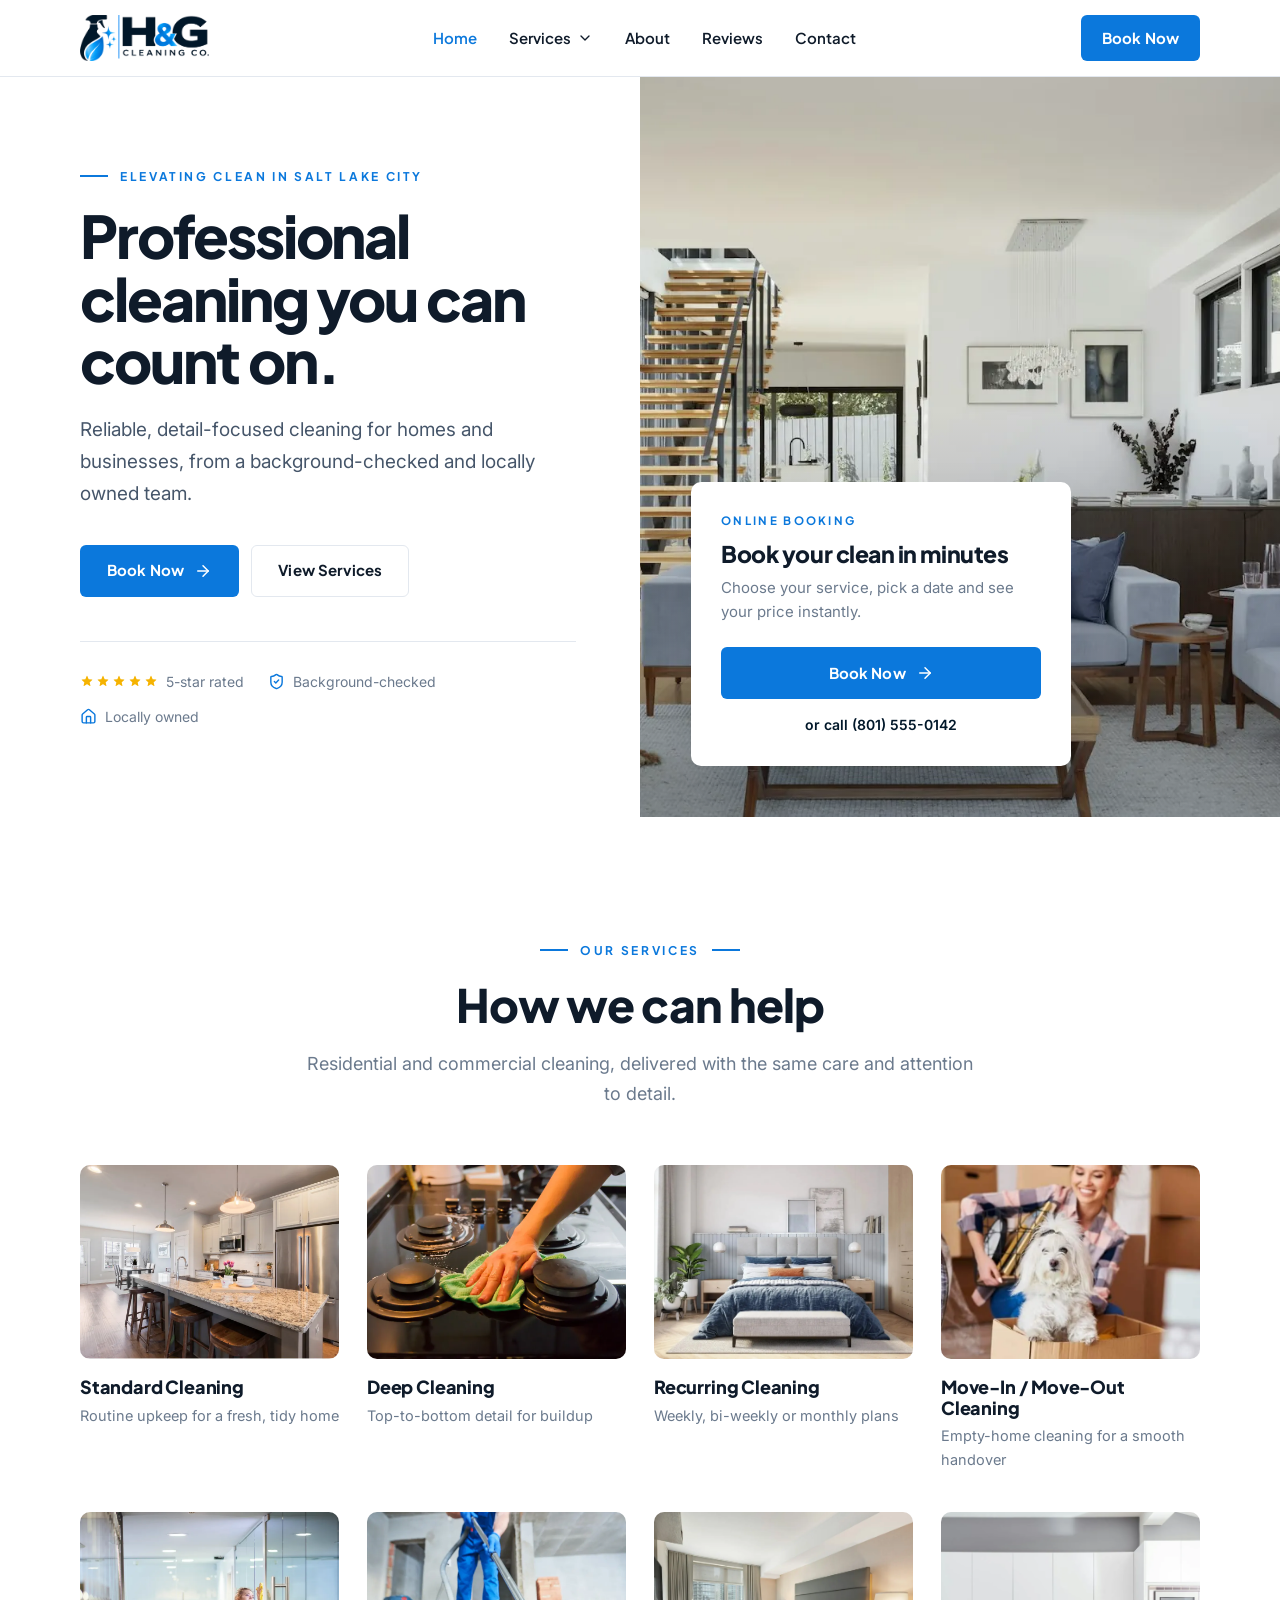
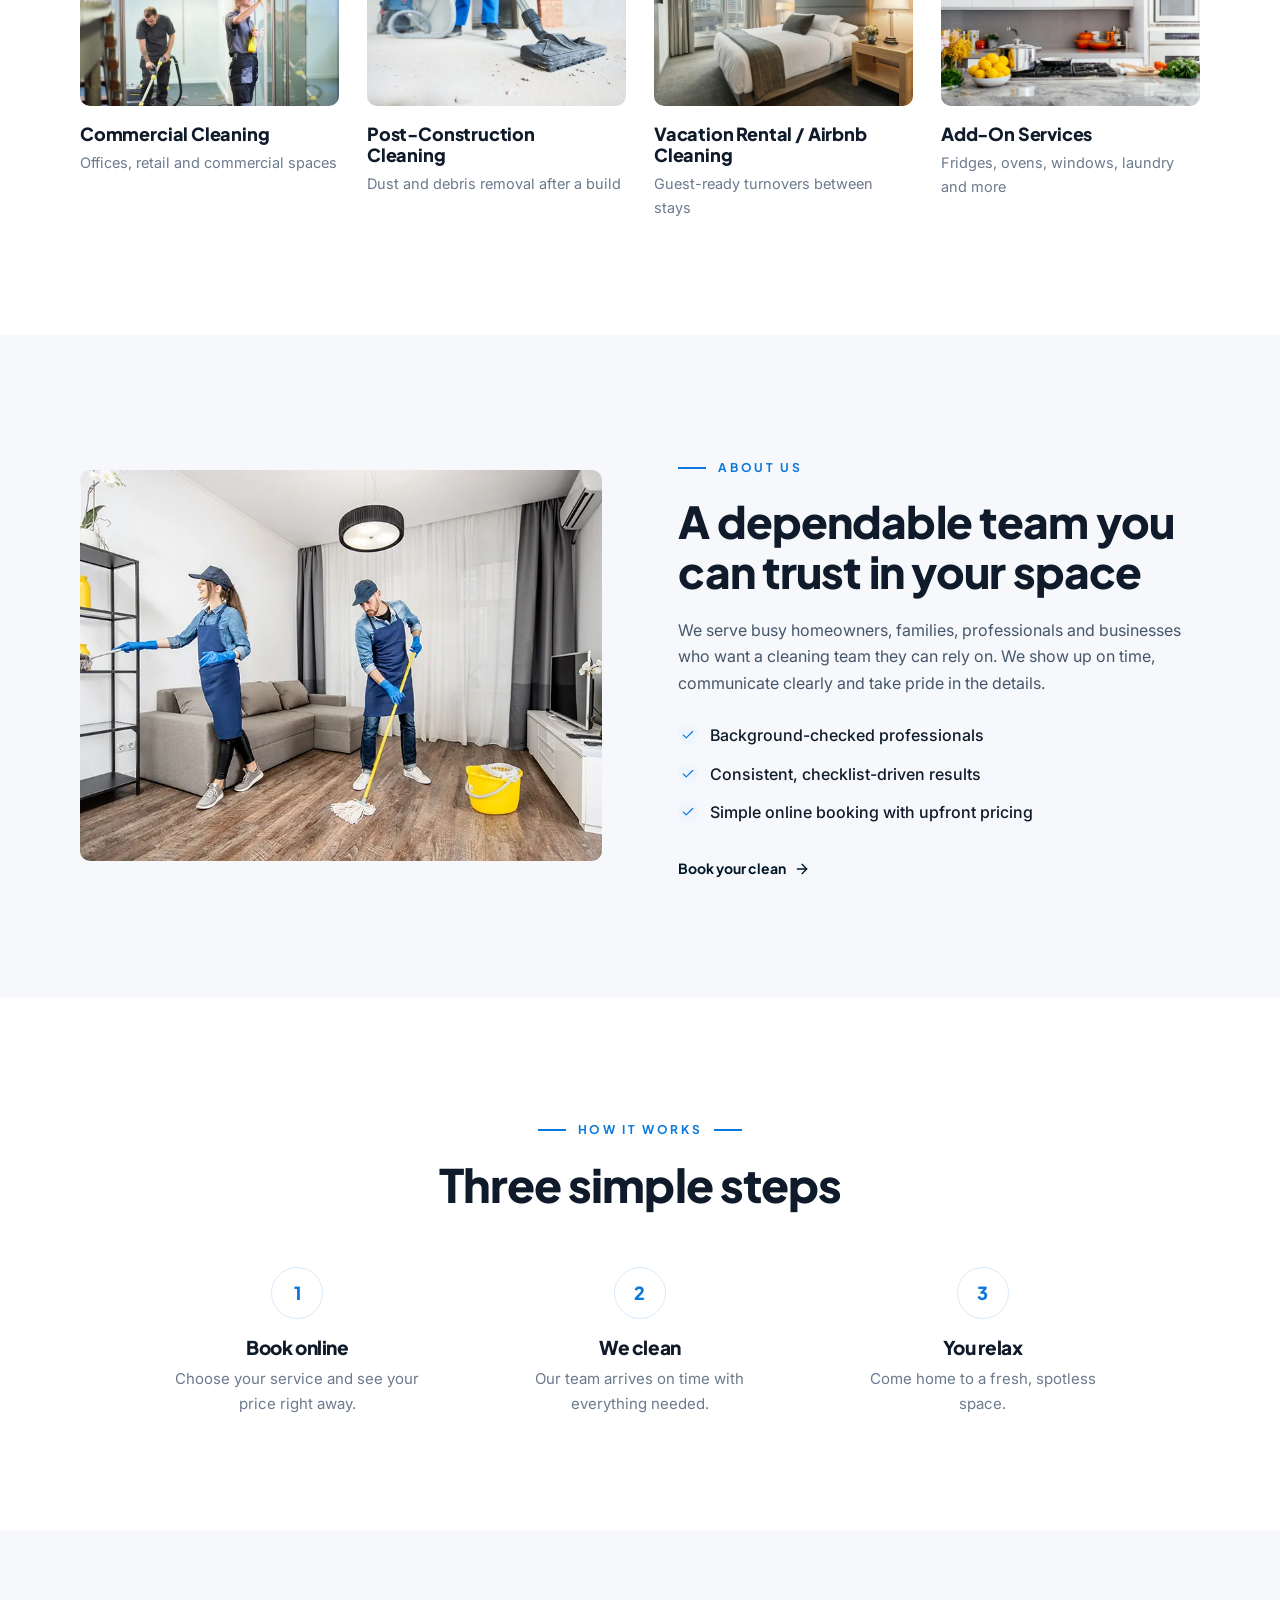
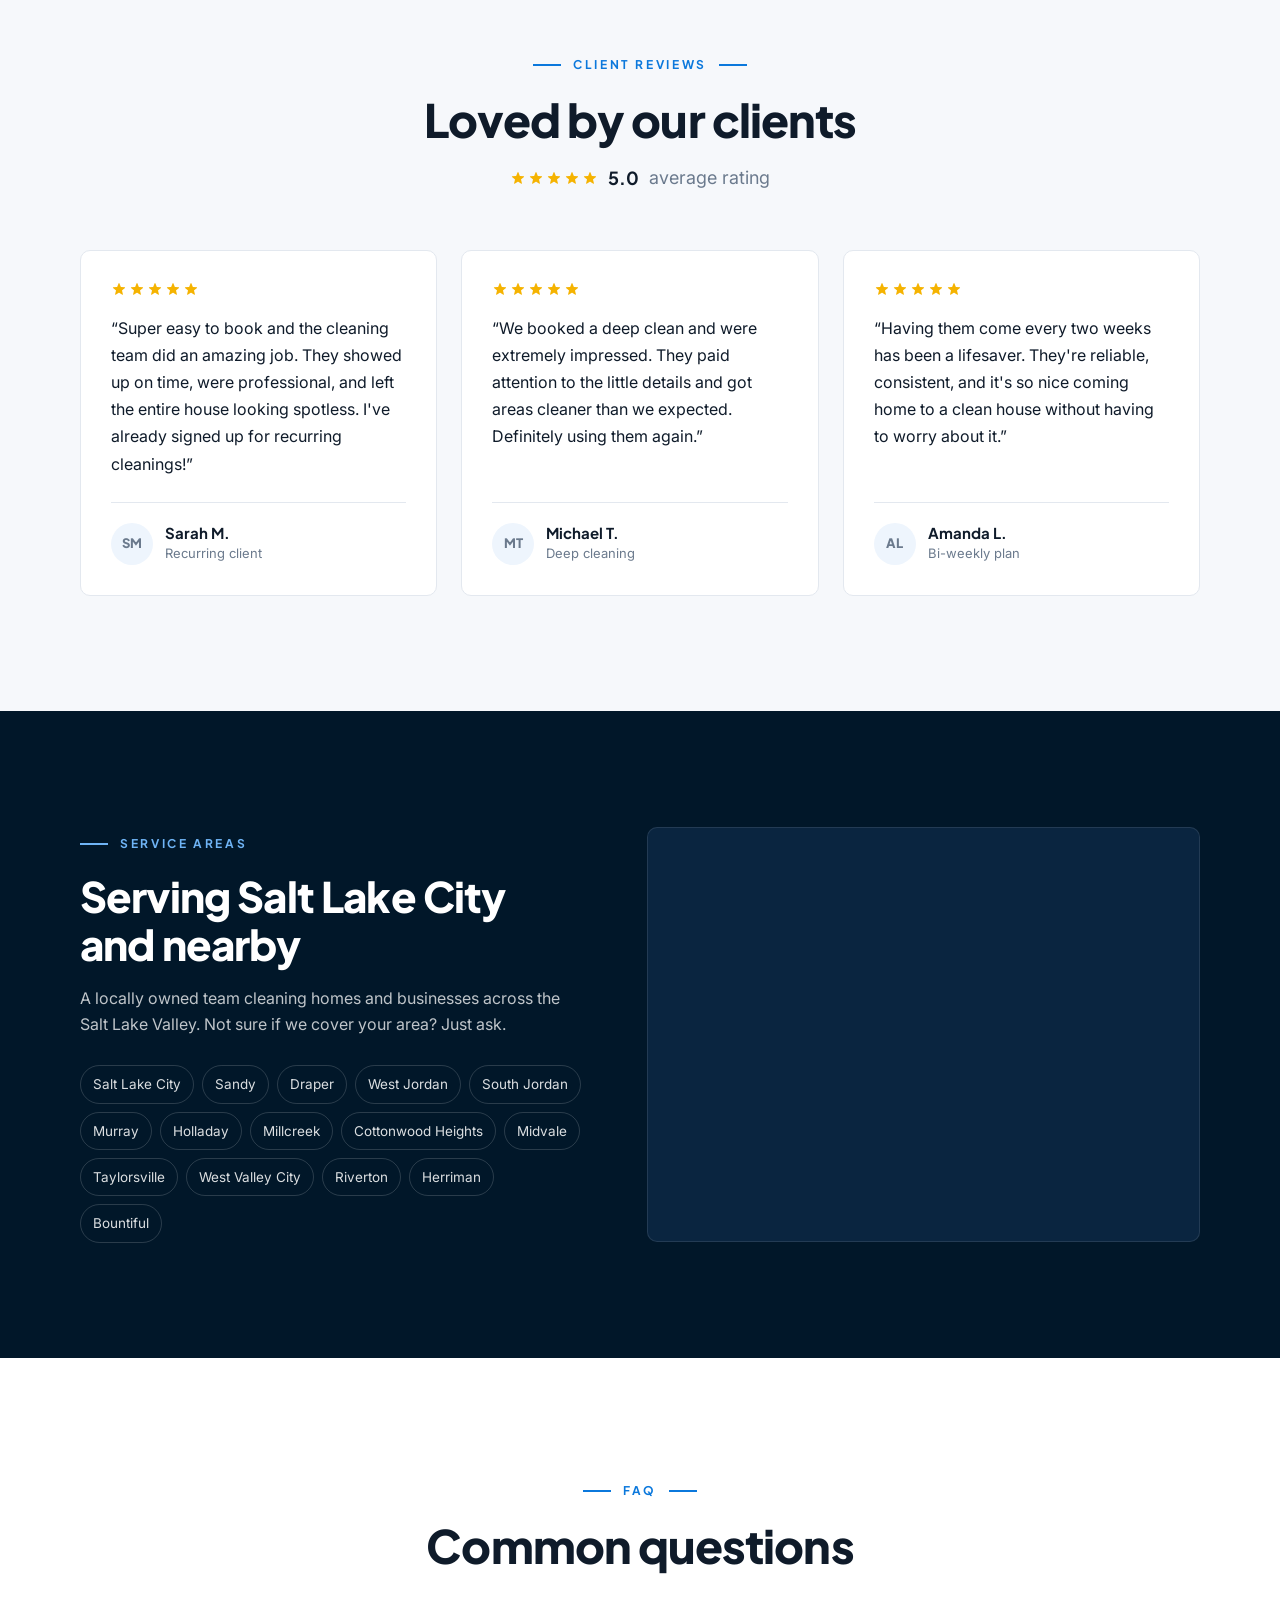
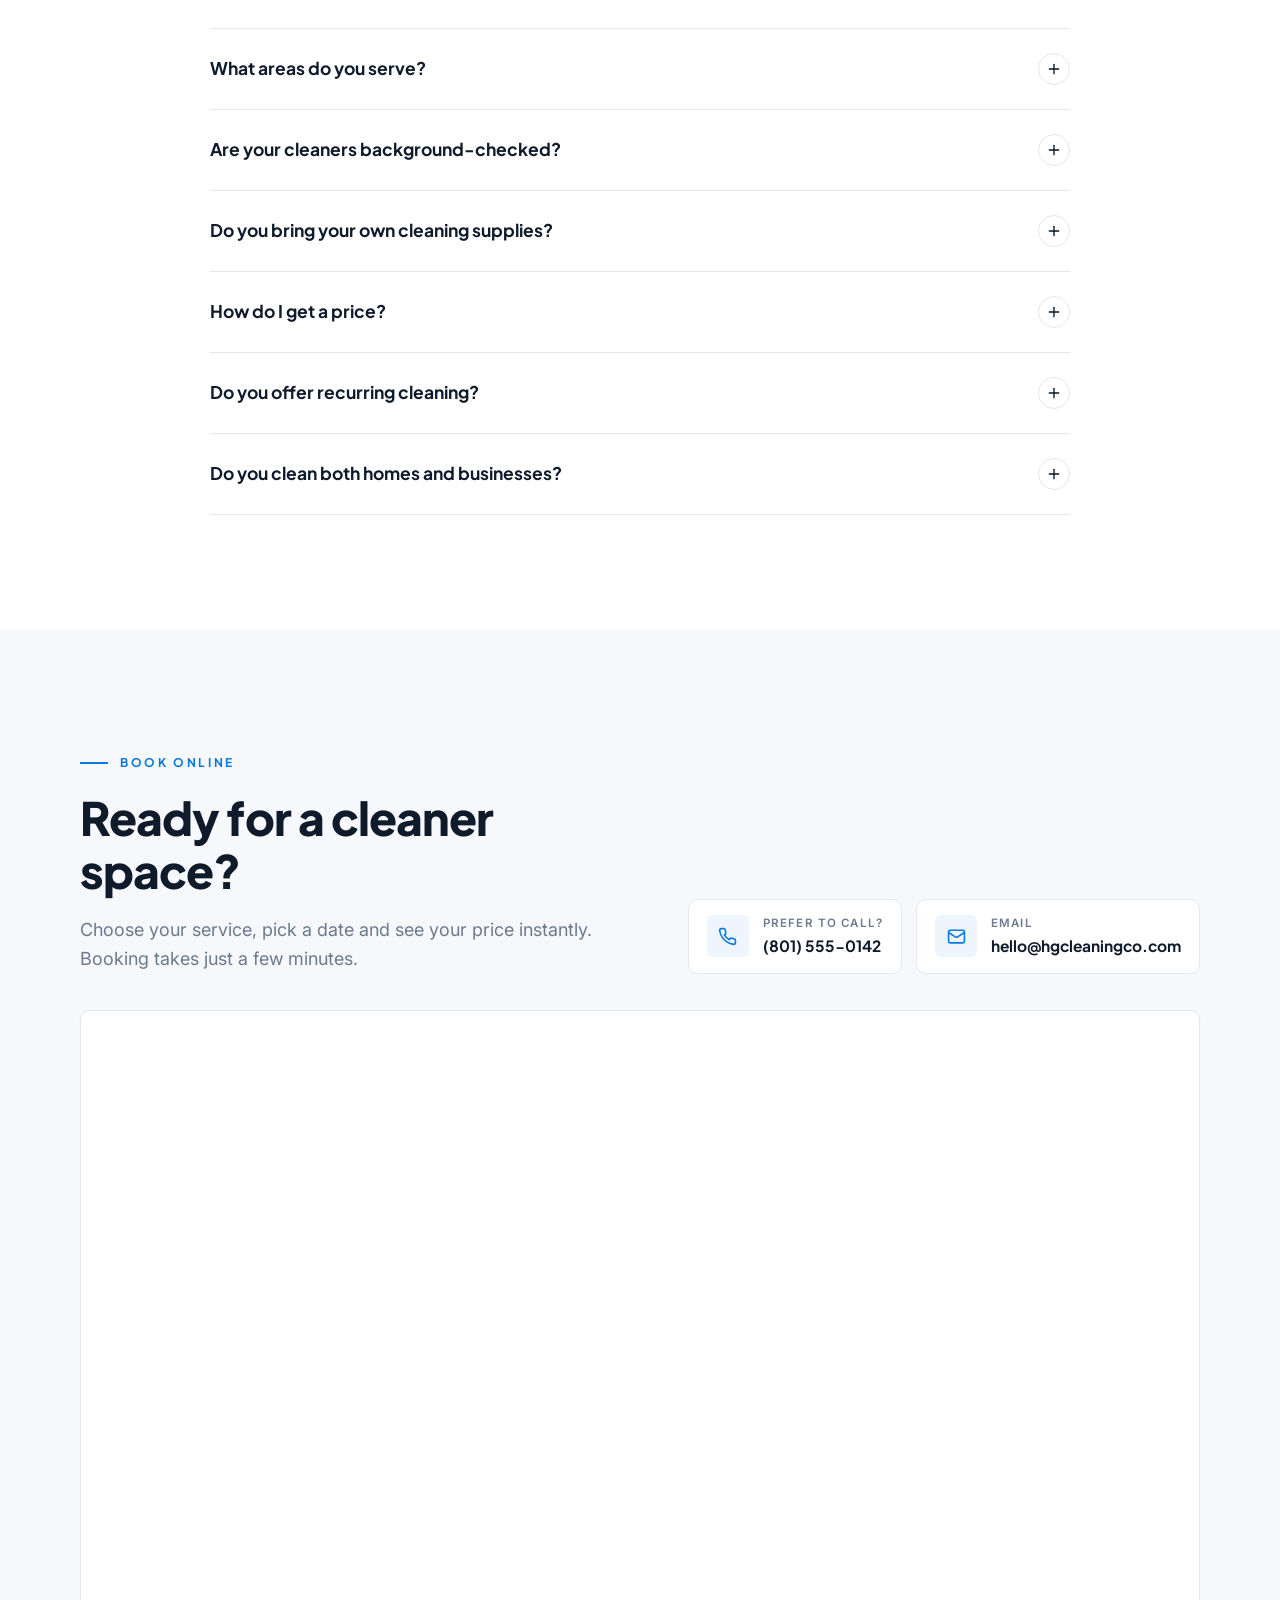
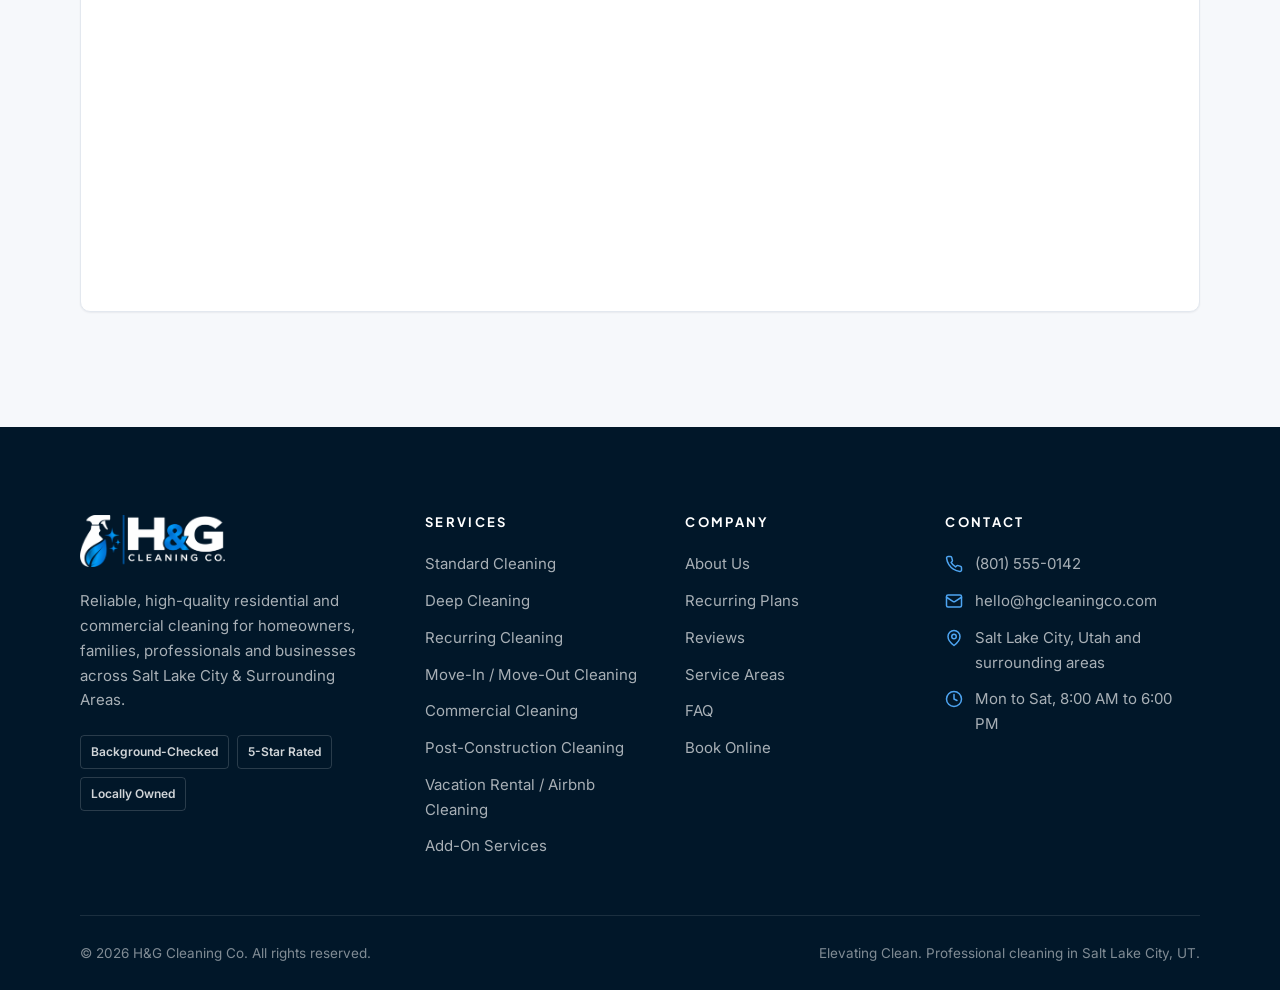
==== commit 97a81681: "Simplify home page with split-screen hero and lighter sections Co-authored-by: Cursor <cursoragent@c" ====
--- a/index.html
+++ b/index.html
@@ -38,25 +38,13 @@
 <link rel="preconnect" href="https://fonts.gstatic.com" crossorigin>
 <link rel="stylesheet" href="https://fonts.googleapis.com/css2?family=Inter:wght@400;500;600&family=Plus+Jakarta+Sans:wght@600;700;800&display=swap">
 <link rel="stylesheet" href="css/styles.css">
-<link rel="preload" as="image" href="assets/img/home-hero.webp" fetchpriority="high">
+<link rel="preload" as="image" href="assets/img/bright-clean-living-room.webp" fetchpriority="high">
 <script type="application/ld+json">{"@context":"https://schema.org","@type":"HouseCleaningService","@id":"https://hgcleaningco.com/#business","name":"H&G Cleaning Co.","slogan":"Elevating Clean","description":"Reliable, high-quality residential and commercial cleaning services in Salt Lake City, Utah and surrounding areas.","url":"https://hgcleaningco.com/","logo":"https://hgcleaningco.com/assets/img/logo.png","image":"https://hgcleaningco.com/assets/og-image.jpg","telephone":"+18015550142","email":"hello@hgcleaningco.com","priceRange":"$$","address":{"@type":"PostalAddress","addressLocality":"Salt Lake City","addressRegion":"UT","addressCountry":"US"},"geo":{"@type":"GeoCoordinates","latitude":40.7608,"longitude":-111.891},"areaServed":[{"@type":"City","name":"Salt Lake City, UT"},{"@type":"City","name":"Sandy, UT"},{"@type":"City","name":"Draper, UT"},{"@type":"City","name":"West Jordan, UT"},{"@type":"City","name":"South Jordan, UT"},{"@type":"City","name":"Murray, UT"},{"@type":"City","name":"Holladay, UT"},{"@type":"City","name":"Millcreek, UT"},{"@type":"City","name":"Cottonwood Heights, UT"},{"@type":"City","name":"Midvale, UT"},{"@type":"City","name":"Taylorsville, UT"},{"@type":"City","name":"West Valley City, UT"},{"@type":"City","name":"Riverton, UT"},{"@type":"City","name":"Herriman, UT"},{"@type":"City","name":"Bountiful, UT"}],"openingHoursSpecification":[{"@type":"OpeningHoursSpecification","dayOfWeek":["Monday","Tuesday","Wednesday","Thursday","Friday","Saturday"],"opens":"08:00","closes":"18:00"}],"aggregateRating":{"@type":"AggregateRating","ratingValue":"5.0","bestRating":"5","reviewCount":"5"},"review":[{"@type":"Review","author":{"@type":"Person","name":"Sarah M."},"reviewRating":{"@type":"Rating","ratingValue":"5","bestRating":"5"},"reviewBody":"Super easy to book and the cleaning team did an amazing job. They showed up on time, were professional, and left the entire house looking spotless. I've already signed up for recurring cleanings!"},{"@type":"Review","author":{"@type":"Person","name":"Jessica R."},"reviewRating":{"@type":"Rating","ratingValue":"5","bestRating":"5"},"reviewBody":"I've tried a few cleaning companies before and this has easily been the best experience. Communication was great, pricing was straightforward, and my home looked incredible afterward."},{"@type":"Review","author":{"@type":"Person","name":"Michael T."},"reviewRating":{"@type":"Rating","ratingValue":"5","bestRating":"5"},"reviewBody":"We booked a deep clean and were extremely impressed. They paid attention to the little details and got areas cleaner than we expected. Definitely using them again."},{"@type":"Review","author":{"@type":"Person","name":"Amanda L."},"reviewRating":{"@type":"Rating","ratingValue":"5","bestRating":"5"},"reviewBody":"Having them come every two weeks has been a lifesaver. They're reliable, consistent, and it's so nice coming home to a clean house without having to worry about it."},{"@type":"Review","author":{"@type":"Person","name":"David K."},"reviewRating":{"@type":"Rating","ratingValue":"5","bestRating":"5"},"reviewBody":"Great experience from start to finish. Booking was simple, they kept me updated, and the cleaners did a fantastic job. Professional, dependable, and absolutely worth it."}],"hasOfferCatalog":{"@type":"OfferCatalog","name":"Cleaning Services","itemListElement":[{"@type":"Offer","itemOffered":{"@type":"Service","name":"Standard Cleaning","url":"https://hgcleaningco.com/services/standard-cleaning/"}},{"@type":"Offer","itemOffered":{"@type":"Service","name":"Deep Cleaning","url":"https://hgcleaningco.com/services/deep-cleaning/"}},{"@type":"Offer","itemOffered":{"@type":"Service","name":"Recurring Cleaning","url":"https://hgcleaningco.com/services/recurring-cleaning/"}},{"@type":"Offer","itemOffered":{"@type":"Service","name":"Move-In / Move-Out Cleaning","url":"https://hgcleaningco.com/services/move-in-move-out-cleaning/"}},{"@type":"Offer","itemOffered":{"@type":"Service","name":"Commercial Cleaning","url":"https://hgcleaningco.com/services/commercial-cleaning/"}},{"@type":"Offer","itemOffered":{"@type":"Service","name":"Post-Construction Cleaning","url":"https://hgcleaningco.com/services/post-construction-cleaning/"}},{"@type":"Offer","itemOffered":{"@type":"Service","name":"Vacation Rental / Airbnb Cleaning","url":"https://hgcleaningco.com/services/airbnb-vacation-rental-cleaning/"}},{"@type":"Offer","itemOffered":{"@type":"Service","name":"Add-On Services","url":"https://hgcleaningco.com/services/add-on-services/"}}]}}</script>
 <script type="application/ld+json">{"@context":"https://schema.org","@type":"WebSite","name":"H&G Cleaning Co.","url":"https://hgcleaningco.com/"}</script>
 <script type="application/ld+json">{"@context":"https://schema.org","@type":"FAQPage","mainEntity":[{"@type":"Question","name":"What areas do you serve?","acceptedAnswer":{"@type":"Answer","text":"We serve Salt Lake City, Utah and the surrounding areas, including Sandy, Draper, Murray, Holladay, Millcreek, South Jordan, West Jordan and more. Not sure if we cover your area? Just ask."}},{"@type":"Question","name":"Are your cleaners background-checked?","acceptedAnswer":{"@type":"Answer","text":"Yes. Every member of our team is background-checked before they ever step into a client's home or business."}},{"@type":"Question","name":"Do you bring your own cleaning supplies?","acceptedAnswer":{"@type":"Answer","text":"Yes. We arrive with professional-grade supplies and equipment. If you prefer specific products, we are happy to use them."}},{"@type":"Question","name":"How do I get a price?","acceptedAnswer":{"@type":"Answer","text":"Book online for instant pricing or give us a call. We will ask a few questions about your space and the service you need, then provide clear, upfront pricing."}},{"@type":"Question","name":"Do you offer recurring cleaning?","acceptedAnswer":{"@type":"Answer","text":"Yes. We offer weekly, bi-weekly and monthly plans with flexible scheduling and the same team whenever possible."}},{"@type":"Question","name":"Do you clean both homes and businesses?","acceptedAnswer":{"@type":"Answer","text":"We do. Residential cleaning is our focus, and we also provide commercial cleaning for offices, retail spaces and commercial properties."}}]}</script>
 </head>
 <body>
 <a class="skip-link" href="#main">Skip to content</a>
-<div class="topbar">
-  <div class="container">
-    <div class="topbar__items">
-      <span class="topbar__item"><svg viewBox="0 0 24 24" fill="none" stroke="currentColor" stroke-width="2" stroke-linecap="round" stroke-linejoin="round" aria-hidden="true" focusable="false"><path d="M20 10c0 6-8 12-8 12s-8-6-8-12a8 8 0 0 1 16 0Z"/><circle cx="12" cy="10" r="3"/></svg>Serving Salt Lake City & Surrounding Areas</span>
-      <span class="topbar__item"><svg viewBox="0 0 24 24" fill="none" stroke="currentColor" stroke-width="2" stroke-linecap="round" stroke-linejoin="round" aria-hidden="true" focusable="false"><path d="M20 13c0 5-3.5 7.5-7.66 8.95a1 1 0 0 1-.67-.01C7.5 20.5 4 18 4 13V6a1 1 0 0 1 1-1c2 0 4.5-1.2 6.24-2.72a1.17 1.17 0 0 1 1.52 0C14.51 3.81 17 5 19 5a1 1 0 0 1 1 1z"/><path d="m9 12 2 2 4-4"/></svg>Background-checked team</span>
-    </div>
-    <div class="topbar__items">
-      <span class="topbar__item"><svg viewBox="0 0 24 24" fill="none" stroke="currentColor" stroke-width="2" stroke-linecap="round" stroke-linejoin="round" aria-hidden="true" focusable="false"><circle cx="12" cy="12" r="10"/><path d="M12 6v6l4 2"/></svg>Mon to Sat, 8:00 AM to 6:00 PM</span>
-      <a class="topbar__item" href="mailto:hello@hgcleaningco.com"><svg viewBox="0 0 24 24" fill="none" stroke="currentColor" stroke-width="2" stroke-linecap="round" stroke-linejoin="round" aria-hidden="true" focusable="false"><rect x="2" y="4" width="20" height="16" rx="2"/><path d="m22 7-8.97 5.7a1.94 1.94 0 0 1-2.06 0L2 7"/></svg>hello@hgcleaningco.com</a>
-    </div>
-  </div>
-</div>
 <header class="site-header" id="top">
   <div class="container">
     <a class="brand" href="" aria-label="H&amp;G Cleaning Co. home">
@@ -77,13 +65,11 @@
 <a href="services/add-on-services/"><span class="dropdown__icon"><svg viewBox="0 0 24 24" fill="none" stroke="currentColor" stroke-width="2" stroke-linecap="round" stroke-linejoin="round" aria-hidden="true" focusable="false"><rect x="3" y="3" width="18" height="18" rx="2"/><path d="M8 12h8"/><path d="M12 8v8"/></svg></span><span><strong>Add-On Services</strong><span class="desc">Fridges, ovens, windows, laundry and more</span></span></a>
         </div>
       </div>
-      <a class="nav__link" href="#plans">Plans</a>
       <a class="nav__link" href="#about">About</a>
       <a class="nav__link" href="#reviews">Reviews</a>
       <a class="nav__link" href="#book">Contact</a>
     </nav>
     <div class="header__actions">
-      <a class="header__phone" href="tel:+18015550142"><span class="ico"><svg viewBox="0 0 24 24" fill="none" stroke="currentColor" stroke-width="2" stroke-linecap="round" stroke-linejoin="round" aria-hidden="true" focusable="false"><path d="M22 16.92v3a2 2 0 0 1-2.18 2 19.79 19.79 0 0 1-8.63-3.07 19.5 19.5 0 0 1-6-6 19.79 19.79 0 0 1-3.07-8.67A2 2 0 0 1 4.11 2h3a2 2 0 0 1 2 1.72c.13.96.36 1.9.7 2.81a2 2 0 0 1-.45 2.11L8.09 9.91a16 16 0 0 0 6 6l1.27-1.27a2 2 0 0 1 2.11-.45c.91.34 1.85.57 2.81.7A2 2 0 0 1 22 16.92z"/></svg></span><span><small>Call us</small>(801) 555-0142</span></a>
       <a class="btn btn--primary header__cta" href="#book">Book Now</a>
       <button class="menu-toggle" type="button" aria-label="Open menu" aria-expanded="false" aria-controls="mobile-menu"><svg class="ico-open" viewBox="0 0 24 24" fill="none" stroke="currentColor" stroke-width="2" stroke-linecap="round" stroke-linejoin="round" aria-hidden="true" focusable="false"><path d="M4 6h16"/><path d="M4 12h16"/><path d="M4 18h16"/></svg><svg class="ico-close" viewBox="0 0 24 24" fill="none" stroke="currentColor" stroke-width="2" stroke-linecap="round" stroke-linejoin="round" aria-hidden="true" focusable="false"><path d="M18 6 6 18"/><path d="m6 6 12 12"/></svg></button>
     </div>
@@ -104,7 +90,6 @@
 <li><a href="services/add-on-services/">Add-On Services</a></li>
     </ul>
   </details>
-  <a href="#plans">Recurring Plans</a>
   <a href="#about">About</a>
   <a href="#reviews">Reviews</a>
   <a href="#areas">Service Areas</a>
@@ -116,43 +101,30 @@
 </nav>
 <main id="main">
 
-<section class="hero">
-  <div class="hero__bg"><img src="assets/img/home-hero.webp" alt="" width="2000" height="1360" fetchpriority="high"></div>
-  <div class="container">
-    <div class="hero__content">
-      <span class="eyebrow eyebrow--light">Elevating Clean in Salt Lake City</span>
-      <h1>Professional cleaning for homes and businesses you can <em>count on.</em></h1>
-      <p class="lead">Reliable, high-quality residential and commercial cleaning designed to make life easier. A dependable, background-checked team serving Salt Lake City and the surrounding areas.</p>
-      <div class="hero__actions">
-        <a class="btn btn--primary" href="#book">Book Now <svg viewBox="0 0 24 24" fill="none" stroke="currentColor" stroke-width="2" stroke-linecap="round" stroke-linejoin="round" aria-hidden="true" focusable="false"><path d="M5 12h14"/><path d="m12 5 7 7-7 7"/></svg></a>
-        <a class="btn btn--ghost-light" href="tel:+18015550142"><svg viewBox="0 0 24 24" fill="none" stroke="currentColor" stroke-width="2" stroke-linecap="round" stroke-linejoin="round" aria-hidden="true" focusable="false"><path d="M22 16.92v3a2 2 0 0 1-2.18 2 19.79 19.79 0 0 1-8.63-3.07 19.5 19.5 0 0 1-6-6 19.79 19.79 0 0 1-3.07-8.67A2 2 0 0 1 4.11 2h3a2 2 0 0 1 2 1.72c.13.96.36 1.9.7 2.81a2 2 0 0 1-.45 2.11L8.09 9.91a16 16 0 0 0 6 6l1.27-1.27a2 2 0 0 1 2.11-.45c.91.34 1.85.57 2.81.7A2 2 0 0 1 22 16.92z"/></svg>(801) 555-0142</a>
-      </div>
-      <ul class="hero__trust">
-        <li><svg viewBox="0 0 24 24" fill="none" stroke="currentColor" stroke-width="2" stroke-linecap="round" stroke-linejoin="round" aria-hidden="true" focusable="false"><path d="M20 13c0 5-3.5 7.5-7.66 8.95a1 1 0 0 1-.67-.01C7.5 20.5 4 18 4 13V6a1 1 0 0 1 1-1c2 0 4.5-1.2 6.24-2.72a1.17 1.17 0 0 1 1.52 0C14.51 3.81 17 5 19 5a1 1 0 0 1 1 1z"/><path d="m9 12 2 2 4-4"/></svg>Background-checked</li>
-        <li><svg viewBox="0 0 24 24" fill="none" stroke="currentColor" stroke-width="2" stroke-linecap="round" stroke-linejoin="round" aria-hidden="true" focusable="false"><path d="M11.48 3.5a.56.56 0 0 1 1.04 0l2.13 5.11a.56.56 0 0 0 .48.35l5.52.44c.5.04.7.66.32.99l-4.2 3.6a.56.56 0 0 0-.18.56l1.28 5.39a.56.56 0 0 1-.84.61l-4.72-2.89a.56.56 0 0 0-.59 0l-4.73 2.89a.56.56 0 0 1-.84-.61l1.28-5.39a.56.56 0 0 0-.18-.56l-4.2-3.6a.56.56 0 0 1 .32-.99l5.52-.44a.56.56 0 0 0 .47-.35z"/></svg>5-star rated</li>
-        <li><svg viewBox="0 0 24 24" fill="none" stroke="currentColor" stroke-width="2" stroke-linecap="round" stroke-linejoin="round" aria-hidden="true" focusable="false"><path d="M15 21v-8a1 1 0 0 0-1-1h-4a1 1 0 0 0-1 1v8"/><path d="M3 10a2 2 0 0 1 .71-1.53l7-6a2 2 0 0 1 2.58 0l7 6A2 2 0 0 1 21 10v9a2 2 0 0 1-2 2H5a2 2 0 0 1-2-2z"/></svg>Locally owned</li>
-      </ul>
-    </div>
-    <div class="quote-card hero-card">
-    <h2>Book your clean online</h2>
-    <p>Choose your service, pick a date and get instant pricing in just a few minutes.</p>
-    <ul class="hero-card__steps">
-      <li><span>1</span><div><strong>Choose your service</strong>Standard, deep, move-out and more</div></li>
-      <li><span>2</span><div><strong>Pick a date and time</strong>Flexible scheduling that fits your week</div></li>
-      <li><span>3</span><div><strong>Relax, we handle the rest</strong>A background-checked team arrives on time</div></li>
+<section class="hero-split">
+  <div class="hero-split__content">
+    <span class="eyebrow">Elevating Clean in Salt Lake City</span>
+    <h1>Professional cleaning you can count on.</h1>
+    <p class="lead">Reliable, detail-focused cleaning for homes and businesses, from a background-checked and locally owned team.</p>
+    <div class="hero-split__actions">
+      <a class="btn btn--primary" href="#book">Book Now <svg viewBox="0 0 24 24" fill="none" stroke="currentColor" stroke-width="2" stroke-linecap="round" stroke-linejoin="round" aria-hidden="true" focusable="false"><path d="M5 12h14"/><path d="m12 5 7 7-7 7"/></svg></a>
+      <a class="btn btn--outline" href="#services">View Services</a>
+    </div>
+    <ul class="hero-split__trust">
+      <li><span class="stars" aria-label="5 out of 5 stars"><svg viewBox="0 0 24 24" fill="currentColor" stroke="none" aria-hidden="true" focusable="false"><path d="M11.48 3.5a.56.56 0 0 1 1.04 0l2.13 5.11a.56.56 0 0 0 .48.35l5.52.44c.5.04.7.66.32.99l-4.2 3.6a.56.56 0 0 0-.18.56l1.28 5.39a.56.56 0 0 1-.84.61l-4.72-2.89a.56.56 0 0 0-.59 0l-4.73 2.89a.56.56 0 0 1-.84-.61l1.28-5.39a.56.56 0 0 0-.18-.56l-4.2-3.6a.56.56 0 0 1 .32-.99l5.52-.44a.56.56 0 0 0 .47-.35z"/></svg><svg viewBox="0 0 24 24" fill="currentColor" stroke="none" aria-hidden="true" focusable="false"><path d="M11.48 3.5a.56.56 0 0 1 1.04 0l2.13 5.11a.56.56 0 0 0 .48.35l5.52.44c.5.04.7.66.32.99l-4.2 3.6a.56.56 0 0 0-.18.56l1.28 5.39a.56.56 0 0 1-.84.61l-4.72-2.89a.56.56 0 0 0-.59 0l-4.73 2.89a.56.56 0 0 1-.84-.61l1.28-5.39a.56.56 0 0 0-.18-.56l-4.2-3.6a.56.56 0 0 1 .32-.99l5.52-.44a.56.56 0 0 0 .47-.35z"/></svg><svg viewBox="0 0 24 24" fill="currentColor" stroke="none" aria-hidden="true" focusable="false"><path d="M11.48 3.5a.56.56 0 0 1 1.04 0l2.13 5.11a.56.56 0 0 0 .48.35l5.52.44c.5.04.7.66.32.99l-4.2 3.6a.56.56 0 0 0-.18.56l1.28 5.39a.56.56 0 0 1-.84.61l-4.72-2.89a.56.56 0 0 0-.59 0l-4.73 2.89a.56.56 0 0 1-.84-.61l1.28-5.39a.56.56 0 0 0-.18-.56l-4.2-3.6a.56.56 0 0 1 .32-.99l5.52-.44a.56.56 0 0 0 .47-.35z"/></svg><svg viewBox="0 0 24 24" fill="currentColor" stroke="none" aria-hidden="true" focusable="false"><path d="M11.48 3.5a.56.56 0 0 1 1.04 0l2.13 5.11a.56.56 0 0 0 .48.35l5.52.44c.5.04.7.66.32.99l-4.2 3.6a.56.56 0 0 0-.18.56l1.28 5.39a.56.56 0 0 1-.84.61l-4.72-2.89a.56.56 0 0 0-.59 0l-4.73 2.89a.56.56 0 0 1-.84-.61l1.28-5.39a.56.56 0 0 0-.18-.56l-4.2-3.6a.56.56 0 0 1 .32-.99l5.52-.44a.56.56 0 0 0 .47-.35z"/></svg><svg viewBox="0 0 24 24" fill="currentColor" stroke="none" aria-hidden="true" focusable="false"><path d="M11.48 3.5a.56.56 0 0 1 1.04 0l2.13 5.11a.56.56 0 0 0 .48.35l5.52.44c.5.04.7.66.32.99l-4.2 3.6a.56.56 0 0 0-.18.56l1.28 5.39a.56.56 0 0 1-.84.61l-4.72-2.89a.56.56 0 0 0-.59 0l-4.73 2.89a.56.56 0 0 1-.84-.61l1.28-5.39a.56.56 0 0 0-.18-.56l-4.2-3.6a.56.56 0 0 1 .32-.99l5.52-.44a.56.56 0 0 0 .47-.35z"/></svg></span><span>5-star rated</span></li>
+      <li><svg viewBox="0 0 24 24" fill="none" stroke="currentColor" stroke-width="2" stroke-linecap="round" stroke-linejoin="round" aria-hidden="true" focusable="false"><path d="M20 13c0 5-3.5 7.5-7.66 8.95a1 1 0 0 1-.67-.01C7.5 20.5 4 18 4 13V6a1 1 0 0 1 1-1c2 0 4.5-1.2 6.24-2.72a1.17 1.17 0 0 1 1.52 0C14.51 3.81 17 5 19 5a1 1 0 0 1 1 1z"/><path d="m9 12 2 2 4-4"/></svg><span>Background-checked</span></li>
+      <li><svg viewBox="0 0 24 24" fill="none" stroke="currentColor" stroke-width="2" stroke-linecap="round" stroke-linejoin="round" aria-hidden="true" focusable="false"><path d="M15 21v-8a1 1 0 0 0-1-1h-4a1 1 0 0 0-1 1v8"/><path d="M3 10a2 2 0 0 1 .71-1.53l7-6a2 2 0 0 1 2.58 0l7 6A2 2 0 0 1 21 10v9a2 2 0 0 1-2 2H5a2 2 0 0 1-2-2z"/></svg><span>Locally owned</span></li>
     </ul>
-    <a class="btn btn--primary btn--block" href="#book">Book Now <svg viewBox="0 0 24 24" fill="none" stroke="currentColor" stroke-width="2" stroke-linecap="round" stroke-linejoin="round" aria-hidden="true" focusable="false"><path d="M5 12h14"/><path d="m12 5 7 7-7 7"/></svg></a>
-    <a class="hero-card__call" href="tel:+18015550142"><svg viewBox="0 0 24 24" fill="none" stroke="currentColor" stroke-width="2" stroke-linecap="round" stroke-linejoin="round" aria-hidden="true" focusable="false"><path d="M22 16.92v3a2 2 0 0 1-2.18 2 19.79 19.79 0 0 1-8.63-3.07 19.5 19.5 0 0 1-6-6 19.79 19.79 0 0 1-3.07-8.67A2 2 0 0 1 4.11 2h3a2 2 0 0 1 2 1.72c.13.96.36 1.9.7 2.81a2 2 0 0 1-.45 2.11L8.09 9.91a16 16 0 0 0 6 6l1.27-1.27a2 2 0 0 1 2.11-.45c.91.34 1.85.57 2.81.7A2 2 0 0 1 22 16.92z"/></svg>Or call (801) 555-0142</a>
-  </div>
-  </div>
-</section>
-
-<section class="trust-strip" aria-label="Why clients trust us">
-  <div class="container">
-    <div class="trust-item"><span class="trust-item__icon"><svg viewBox="0 0 24 24" fill="none" stroke="currentColor" stroke-width="2" stroke-linecap="round" stroke-linejoin="round" aria-hidden="true" focusable="false"><path d="M20 13c0 5-3.5 7.5-7.66 8.95a1 1 0 0 1-.67-.01C7.5 20.5 4 18 4 13V6a1 1 0 0 1 1-1c2 0 4.5-1.2 6.24-2.72a1.17 1.17 0 0 1 1.52 0C14.51 3.81 17 5 19 5a1 1 0 0 1 1 1z"/><path d="m9 12 2 2 4-4"/></svg></span><div><strong>Background-Checked</strong><span>Every cleaner, every time</span></div></div>
-    <div class="trust-item"><span class="trust-item__icon"><svg viewBox="0 0 24 24" fill="none" stroke="currentColor" stroke-width="2" stroke-linecap="round" stroke-linejoin="round" aria-hidden="true" focusable="false"><path d="M11.48 3.5a.56.56 0 0 1 1.04 0l2.13 5.11a.56.56 0 0 0 .48.35l5.52.44c.5.04.7.66.32.99l-4.2 3.6a.56.56 0 0 0-.18.56l1.28 5.39a.56.56 0 0 1-.84.61l-4.72-2.89a.56.56 0 0 0-.59 0l-4.73 2.89a.56.56 0 0 1-.84-.61l1.28-5.39a.56.56 0 0 0-.18-.56l-4.2-3.6a.56.56 0 0 1 .32-.99l5.52-.44a.56.56 0 0 0 .47-.35z"/></svg></span><div><strong>5-Star Rated</strong><span>Trusted by local clients</span></div></div>
-    <div class="trust-item"><span class="trust-item__icon"><svg viewBox="0 0 24 24" fill="none" stroke="currentColor" stroke-width="2" stroke-linecap="round" stroke-linejoin="round" aria-hidden="true" focusable="false"><path d="M15 21v-8a1 1 0 0 0-1-1h-4a1 1 0 0 0-1 1v8"/><path d="M3 10a2 2 0 0 1 .71-1.53l7-6a2 2 0 0 1 2.58 0l7 6A2 2 0 0 1 21 10v9a2 2 0 0 1-2 2H5a2 2 0 0 1-2-2z"/></svg></span><div><strong>Locally Owned</strong><span>Proudly serving Salt Lake</span></div></div>
-    <div class="trust-item"><span class="trust-item__icon"><svg viewBox="0 0 24 24" fill="none" stroke="currentColor" stroke-width="2" stroke-linecap="round" stroke-linejoin="round" aria-hidden="true" focusable="false"><rect x="3" y="4" width="18" height="18" rx="2"/><path d="M16 2v4"/><path d="M8 2v4"/><path d="M3 10h18"/><path d="m9 16 2 2 4-4"/></svg></span><div><strong>Flexible Scheduling</strong><span>Weekly, bi-weekly, monthly</span></div></div>
+  </div>
+  <div class="hero-split__media">
+    <img src="assets/img/bright-clean-living-room.webp" alt="Bright, spotless living room after a professional cleaning" width="1400" height="933" fetchpriority="high">
+    <div class="book-panel">
+      <span class="book-panel__label">Online booking</span>
+      <h2>Book your clean in minutes</h2>
+      <p>Choose your service, pick a date and see your price instantly.</p>
+      <a class="btn btn--primary btn--block" href="#book">Book Now <svg viewBox="0 0 24 24" fill="none" stroke="currentColor" stroke-width="2" stroke-linecap="round" stroke-linejoin="round" aria-hidden="true" focusable="false"><path d="M5 12h14"/><path d="m12 5 7 7-7 7"/></svg></a>
+      <a class="book-panel__call" href="tel:+18015550142">or call (801) 555-0142</a>
+    </div>
   </div>
 </section>
 
@@ -160,41 +132,49 @@
   <div class="container">
     <div class="section-head section-head--center">
       <span class="eyebrow">Our Services</span>
-      <h2>Cleaning services built around your space</h2>
-      <p>From routine upkeep to detailed deep cleans and commercial care, every service is delivered with the same attention to detail.</p>
-    </div>
-    <div class="services-grid">
-<a class="service-card" href="services/standard-cleaning/">
-        <div class="service-card__media"><img src="assets/img/standard-kitchen-island.webp" alt="Standard Cleaning by H&amp;G Cleaning Co." width="800" height="600" loading="lazy"><span class="service-card__num">01</span></div>
-        <div class="service-card__body"><h3>Standard Cleaning</h3><p>Routine cleaning that keeps your home fresh and maintained: dusting, vacuuming, mopping, kitchens, bathrooms and general tidying.</p><span class="text-link">View service <svg viewBox="0 0 24 24" fill="none" stroke="currentColor" stroke-width="2" stroke-linecap="round" stroke-linejoin="round" aria-hidden="true" focusable="false"><path d="M5 12h14"/><path d="m12 5 7 7-7 7"/></svg></span></div>
-      </a>
-<a class="service-card" href="services/deep-cleaning/">
-        <div class="service-card__media"><img src="assets/img/deep-stovetop-detail.webp" alt="Deep Cleaning by H&amp;G Cleaning Co." width="800" height="600" loading="lazy"><span class="service-card__num">02</span></div>
-        <div class="service-card__body"><h3>Deep Cleaning</h3><p>A detailed, top-to-bottom clean that targets buildup, baseboards, fixtures and the hard-to-reach areas that are often overlooked.</p><span class="text-link">View service <svg viewBox="0 0 24 24" fill="none" stroke="currentColor" stroke-width="2" stroke-linecap="round" stroke-linejoin="round" aria-hidden="true" focusable="false"><path d="M5 12h14"/><path d="m12 5 7 7-7 7"/></svg></span></div>
-      </a>
-<a class="service-card" href="services/recurring-cleaning/">
-        <div class="service-card__media"><img src="assets/img/recurring-made-bedroom.webp" alt="Recurring Cleaning by H&amp;G Cleaning Co." width="800" height="600" loading="lazy"><span class="service-card__num">03</span></div>
-        <div class="service-card__body"><h3>Recurring Cleaning</h3><p>Weekly, bi-weekly or monthly visits that keep your home consistently clean without the hassle of scheduling each visit.</p><span class="text-link">View service <svg viewBox="0 0 24 24" fill="none" stroke="currentColor" stroke-width="2" stroke-linecap="round" stroke-linejoin="round" aria-hidden="true" focusable="false"><path d="M5 12h14"/><path d="m12 5 7 7-7 7"/></svg></span></div>
-      </a>
-<a class="service-card" href="services/move-in-move-out-cleaning/">
-        <div class="service-card__media"><img src="assets/img/move-moving-day-boxes.webp" alt="Move-In / Move-Out Cleaning by H&amp;G Cleaning Co." width="800" height="600" loading="lazy"><span class="service-card__num">04</span></div>
-        <div class="service-card__body"><h3>Move-In / Move-Out Cleaning</h3><p>Thorough cleaning for empty or transitioning homes, preparing the space for new occupants, landlords or property managers.</p><span class="text-link">View service <svg viewBox="0 0 24 24" fill="none" stroke="currentColor" stroke-width="2" stroke-linecap="round" stroke-linejoin="round" aria-hidden="true" focusable="false"><path d="M5 12h14"/><path d="m12 5 7 7-7 7"/></svg></span></div>
-      </a>
-<a class="service-card" href="services/commercial-cleaning/">
-        <div class="service-card__media"><img src="assets/img/commercial-office-glass.webp" alt="Commercial Cleaning by H&amp;G Cleaning Co." width="800" height="600" loading="lazy"><span class="service-card__num">05</span></div>
-        <div class="service-card__body"><h3>Commercial Cleaning</h3><p>Customized cleaning for offices, retail spaces and commercial properties that keeps your workplace clean and professional.</p><span class="text-link">View service <svg viewBox="0 0 24 24" fill="none" stroke="currentColor" stroke-width="2" stroke-linecap="round" stroke-linejoin="round" aria-hidden="true" focusable="false"><path d="M5 12h14"/><path d="m12 5 7 7-7 7"/></svg></span></div>
-      </a>
-<a class="service-card" href="services/post-construction-cleaning/">
-        <div class="service-card__media"><img src="assets/img/construction-dust-vacuum.webp" alt="Post-Construction Cleaning by H&amp;G Cleaning Co." width="800" height="600" loading="lazy"><span class="service-card__num">06</span></div>
-        <div class="service-card__body"><h3>Post-Construction Cleaning</h3><p>Detailed removal of construction dust, debris and residue to get newly built or renovated spaces ready for use.</p><span class="text-link">View service <svg viewBox="0 0 24 24" fill="none" stroke="currentColor" stroke-width="2" stroke-linecap="round" stroke-linejoin="round" aria-hidden="true" focusable="false"><path d="M5 12h14"/><path d="m12 5 7 7-7 7"/></svg></span></div>
-      </a>
-<a class="service-card" href="services/airbnb-vacation-rental-cleaning/">
-        <div class="service-card__media"><img src="assets/img/rental-guest-bedroom.webp" alt="Vacation Rental / Airbnb Cleaning by H&amp;G Cleaning Co." width="800" height="600" loading="lazy"><span class="service-card__num">07</span></div>
-        <div class="service-card__body"><h3>Vacation Rental / Airbnb Cleaning</h3><p>Reliable turnover cleaning between guests, including cleaning and resetting your property so it is ready for the next stay.</p><span class="text-link">View service <svg viewBox="0 0 24 24" fill="none" stroke="currentColor" stroke-width="2" stroke-linecap="round" stroke-linejoin="round" aria-hidden="true" focusable="false"><path d="M5 12h14"/><path d="m12 5 7 7-7 7"/></svg></span></div>
-      </a>
-<a class="service-card" href="services/add-on-services/">
-        <div class="service-card__media"><img src="assets/img/addon-kitchen-appliances.webp" alt="Add-On Services by H&amp;G Cleaning Co." width="800" height="600" loading="lazy"><span class="service-card__num">08</span></div>
-        <div class="service-card__body"><h3>Add-On Services</h3><p>Optional extras like inside refrigerators and ovens, interior windows, cabinets, dishes and laundry, added to any service.</p><span class="text-link">View service <svg viewBox="0 0 24 24" fill="none" stroke="currentColor" stroke-width="2" stroke-linecap="round" stroke-linejoin="round" aria-hidden="true" focusable="false"><path d="M5 12h14"/><path d="m12 5 7 7-7 7"/></svg></span></div>
+      <h2>How we can help</h2>
+      <p>Residential and commercial cleaning, delivered with the same care and attention to detail.</p>
+    </div>
+    <div class="tiles">
+<a class="tile" href="services/standard-cleaning/">
+        <div class="tile__media"><img src="assets/img/standard-kitchen-island.webp" alt="Standard Cleaning by H&amp;G Cleaning Co." width="800" height="600" loading="lazy"></div>
+        <h3>Standard Cleaning <svg viewBox="0 0 24 24" fill="none" stroke="currentColor" stroke-width="2" stroke-linecap="round" stroke-linejoin="round" aria-hidden="true" focusable="false"><path d="M5 12h14"/><path d="m12 5 7 7-7 7"/></svg></h3>
+        <p>Routine upkeep for a fresh, tidy home</p>
+      </a>
+<a class="tile" href="services/deep-cleaning/">
+        <div class="tile__media"><img src="assets/img/deep-stovetop-detail.webp" alt="Deep Cleaning by H&amp;G Cleaning Co." width="800" height="600" loading="lazy"></div>
+        <h3>Deep Cleaning <svg viewBox="0 0 24 24" fill="none" stroke="currentColor" stroke-width="2" stroke-linecap="round" stroke-linejoin="round" aria-hidden="true" focusable="false"><path d="M5 12h14"/><path d="m12 5 7 7-7 7"/></svg></h3>
+        <p>Top-to-bottom detail for buildup</p>
+      </a>
+<a class="tile" href="services/recurring-cleaning/">
+        <div class="tile__media"><img src="assets/img/recurring-made-bedroom.webp" alt="Recurring Cleaning by H&amp;G Cleaning Co." width="800" height="600" loading="lazy"></div>
+        <h3>Recurring Cleaning <svg viewBox="0 0 24 24" fill="none" stroke="currentColor" stroke-width="2" stroke-linecap="round" stroke-linejoin="round" aria-hidden="true" focusable="false"><path d="M5 12h14"/><path d="m12 5 7 7-7 7"/></svg></h3>
+        <p>Weekly, bi-weekly or monthly plans</p>
+      </a>
+<a class="tile" href="services/move-in-move-out-cleaning/">
+        <div class="tile__media"><img src="assets/img/move-moving-day-boxes.webp" alt="Move-In / Move-Out Cleaning by H&amp;G Cleaning Co." width="800" height="600" loading="lazy"></div>
+        <h3>Move-In / Move-Out Cleaning <svg viewBox="0 0 24 24" fill="none" stroke="currentColor" stroke-width="2" stroke-linecap="round" stroke-linejoin="round" aria-hidden="true" focusable="false"><path d="M5 12h14"/><path d="m12 5 7 7-7 7"/></svg></h3>
+        <p>Empty-home cleaning for a smooth handover</p>
+      </a>
+<a class="tile" href="services/commercial-cleaning/">
+        <div class="tile__media"><img src="assets/img/commercial-office-glass.webp" alt="Commercial Cleaning by H&amp;G Cleaning Co." width="800" height="600" loading="lazy"></div>
+        <h3>Commercial Cleaning <svg viewBox="0 0 24 24" fill="none" stroke="currentColor" stroke-width="2" stroke-linecap="round" stroke-linejoin="round" aria-hidden="true" focusable="false"><path d="M5 12h14"/><path d="m12 5 7 7-7 7"/></svg></h3>
+        <p>Offices, retail and commercial spaces</p>
+      </a>
+<a class="tile" href="services/post-construction-cleaning/">
+        <div class="tile__media"><img src="assets/img/construction-dust-vacuum.webp" alt="Post-Construction Cleaning by H&amp;G Cleaning Co." width="800" height="600" loading="lazy"></div>
+        <h3>Post-Construction Cleaning <svg viewBox="0 0 24 24" fill="none" stroke="currentColor" stroke-width="2" stroke-linecap="round" stroke-linejoin="round" aria-hidden="true" focusable="false"><path d="M5 12h14"/><path d="m12 5 7 7-7 7"/></svg></h3>
+        <p>Dust and debris removal after a build</p>
+      </a>
+<a class="tile" href="services/airbnb-vacation-rental-cleaning/">
+        <div class="tile__media"><img src="assets/img/rental-guest-bedroom.webp" alt="Vacation Rental / Airbnb Cleaning by H&amp;G Cleaning Co." width="800" height="600" loading="lazy"></div>
+        <h3>Vacation Rental / Airbnb Cleaning <svg viewBox="0 0 24 24" fill="none" stroke="currentColor" stroke-width="2" stroke-linecap="round" stroke-linejoin="round" aria-hidden="true" focusable="false"><path d="M5 12h14"/><path d="m12 5 7 7-7 7"/></svg></h3>
+        <p>Guest-ready turnovers between stays</p>
+      </a>
+<a class="tile" href="services/add-on-services/">
+        <div class="tile__media"><img src="assets/img/addon-kitchen-appliances.webp" alt="Add-On Services by H&amp;G Cleaning Co." width="800" height="600" loading="lazy"></div>
+        <h3>Add-On Services <svg viewBox="0 0 24 24" fill="none" stroke="currentColor" stroke-width="2" stroke-linecap="round" stroke-linejoin="round" aria-hidden="true" focusable="false"><path d="M5 12h14"/><path d="m12 5 7 7-7 7"/></svg></h3>
+        <p>Fridges, ovens, windows, laundry and more</p>
       </a>
     </div>
   </div>
@@ -203,97 +183,48 @@
 <section class="section section--soft" id="about">
   <div class="container split">
     <div class="split__media">
-      <div class="media-stack">
-        <div class="media-stack__main"><img src="assets/img/team-cleaning-living-room.webp" alt="H&amp;G Cleaning Co. team cleaning a bright living room" width="1024" height="574" loading="lazy"></div>
-        <div class="media-stack__inset"><img src="assets/img/gloved-hand-spraying-surface.webp" alt="Gloved hand spraying a surface with cleaner" width="1000" height="666" loading="lazy"></div>
-        <div class="media-stack__badge"><div><strong>5.0</strong><span>Client rating</span></div><span class="stars" aria-label="5 out of 5 stars"><svg viewBox="0 0 24 24" fill="currentColor" stroke="none" aria-hidden="true" focusable="false"><path d="M11.48 3.5a.56.56 0 0 1 1.04 0l2.13 5.11a.56.56 0 0 0 .48.35l5.52.44c.5.04.7.66.32.99l-4.2 3.6a.56.56 0 0 0-.18.56l1.28 5.39a.56.56 0 0 1-.84.61l-4.72-2.89a.56.56 0 0 0-.59 0l-4.73 2.89a.56.56 0 0 1-.84-.61l1.28-5.39a.56.56 0 0 0-.18-.56l-4.2-3.6a.56.56 0 0 1 .32-.99l5.52-.44a.56.56 0 0 0 .47-.35z"/></svg><svg viewBox="0 0 24 24" fill="currentColor" stroke="none" aria-hidden="true" focusable="false"><path d="M11.48 3.5a.56.56 0 0 1 1.04 0l2.13 5.11a.56.56 0 0 0 .48.35l5.52.44c.5.04.7.66.32.99l-4.2 3.6a.56.56 0 0 0-.18.56l1.28 5.39a.56.56 0 0 1-.84.61l-4.72-2.89a.56.56 0 0 0-.59 0l-4.73 2.89a.56.56 0 0 1-.84-.61l1.28-5.39a.56.56 0 0 0-.18-.56l-4.2-3.6a.56.56 0 0 1 .32-.99l5.52-.44a.56.56 0 0 0 .47-.35z"/></svg><svg viewBox="0 0 24 24" fill="currentColor" stroke="none" aria-hidden="true" focusable="false"><path d="M11.48 3.5a.56.56 0 0 1 1.04 0l2.13 5.11a.56.56 0 0 0 .48.35l5.52.44c.5.04.7.66.32.99l-4.2 3.6a.56.56 0 0 0-.18.56l1.28 5.39a.56.56 0 0 1-.84.61l-4.72-2.89a.56.56 0 0 0-.59 0l-4.73 2.89a.56.56 0 0 1-.84-.61l1.28-5.39a.56.56 0 0 0-.18-.56l-4.2-3.6a.56.56 0 0 1 .32-.99l5.52-.44a.56.56 0 0 0 .47-.35z"/></svg><svg viewBox="0 0 24 24" fill="currentColor" stroke="none" aria-hidden="true" focusable="false"><path d="M11.48 3.5a.56.56 0 0 1 1.04 0l2.13 5.11a.56.56 0 0 0 .48.35l5.52.44c.5.04.7.66.32.99l-4.2 3.6a.56.56 0 0 0-.18.56l1.28 5.39a.56.56 0 0 1-.84.61l-4.72-2.89a.56.56 0 0 0-.59 0l-4.73 2.89a.56.56 0 0 1-.84-.61l1.28-5.39a.56.56 0 0 0-.18-.56l-4.2-3.6a.56.56 0 0 1 .32-.99l5.52-.44a.56.56 0 0 0 .47-.35z"/></svg><svg viewBox="0 0 24 24" fill="currentColor" stroke="none" aria-hidden="true" focusable="false"><path d="M11.48 3.5a.56.56 0 0 1 1.04 0l2.13 5.11a.56.56 0 0 0 .48.35l5.52.44c.5.04.7.66.32.99l-4.2 3.6a.56.56 0 0 0-.18.56l1.28 5.39a.56.56 0 0 1-.84.61l-4.72-2.89a.56.56 0 0 0-.59 0l-4.73 2.89a.56.56 0 0 1-.84-.61l1.28-5.39a.56.56 0 0 0-.18-.56l-4.2-3.6a.56.56 0 0 1 .32-.99l5.52-.44a.56.56 0 0 0 .47-.35z"/></svg></span></div>
-      </div>
+      <div class="about-media"><img src="assets/img/team-cleaning-living-room.webp" alt="H&amp;G Cleaning Co. team cleaning a bright living room" width="1024" height="574" loading="lazy"></div>
     </div>
     <div class="split__content">
-      <span class="eyebrow">About H&amp;G Cleaning Co.</span>
+      <span class="eyebrow">About Us</span>
       <h2>A dependable team you can trust in your space</h2>
-      <p class="lead">We provide reliable, high-quality residential and commercial cleaning services designed to make life easier.</p>
-      <p>Our clients are busy homeowners, families, professionals and businesses who value convenience and want a cleaning team they can rely on, visit after visit. We show up on time, communicate clearly and take real pride in the details.</p>
-      <ul class="check-list">
-        <li><span class="check-list__icon"><svg viewBox="0 0 24 24" fill="none" stroke="currentColor" stroke-width="2" stroke-linecap="round" stroke-linejoin="round" aria-hidden="true" focusable="false"><path d="M20 6 9 17l-5-5"/></svg></span><div><strong>Background-checked professionals</strong><span class="d">Peace of mind every time we enter your home or business.</span></div></li>
-        <li><span class="check-list__icon"><svg viewBox="0 0 24 24" fill="none" stroke="currentColor" stroke-width="2" stroke-linecap="round" stroke-linejoin="round" aria-hidden="true" focusable="false"><path d="M20 6 9 17l-5-5"/></svg></span><div><strong>Consistent, detailed results</strong><span class="d">Clear checklists so nothing gets missed.</span></div></li>
-        <li><span class="check-list__icon"><svg viewBox="0 0 24 24" fill="none" stroke="currentColor" stroke-width="2" stroke-linecap="round" stroke-linejoin="round" aria-hidden="true" focusable="false"><path d="M20 6 9 17l-5-5"/></svg></span><div><strong>Simple booking and clear pricing</strong><span class="d">Book online in minutes with upfront pricing.</span></div></li>
+      <p>We serve busy homeowners, families, professionals and businesses who want a cleaning team they can rely on. We show up on time, communicate clearly and take pride in the details.</p>
+      <ul class="simple-checks">
+        <li><svg viewBox="0 0 24 24" fill="none" stroke="currentColor" stroke-width="2" stroke-linecap="round" stroke-linejoin="round" aria-hidden="true" focusable="false"><path d="M20 6 9 17l-5-5"/></svg>Background-checked professionals</li>
+        <li><svg viewBox="0 0 24 24" fill="none" stroke="currentColor" stroke-width="2" stroke-linecap="round" stroke-linejoin="round" aria-hidden="true" focusable="false"><path d="M20 6 9 17l-5-5"/></svg>Consistent, checklist-driven results</li>
+        <li><svg viewBox="0 0 24 24" fill="none" stroke="currentColor" stroke-width="2" stroke-linecap="round" stroke-linejoin="round" aria-hidden="true" focusable="false"><path d="M20 6 9 17l-5-5"/></svg>Simple online booking with upfront pricing</li>
       </ul>
-      <a class="btn btn--navy" href="#book">Book Your Clean <svg viewBox="0 0 24 24" fill="none" stroke="currentColor" stroke-width="2" stroke-linecap="round" stroke-linejoin="round" aria-hidden="true" focusable="false"><path d="M5 12h14"/><path d="m12 5 7 7-7 7"/></svg></a>
-    </div>
-  </div>
-</section>
-
-<section class="section" id="process">
+      <a class="text-link" href="#book">Book your clean <svg viewBox="0 0 24 24" fill="none" stroke="currentColor" stroke-width="2" stroke-linecap="round" stroke-linejoin="round" aria-hidden="true" focusable="false"><path d="M5 12h14"/><path d="m12 5 7 7-7 7"/></svg></a>
+    </div>
+  </div>
+</section>
+
+<section class="section">
   <div class="container">
     <div class="section-head section-head--center">
       <span class="eyebrow">How It Works</span>
-      <h2>A spotless space in three simple steps</h2>
-      <p>Booking with us is quick and easy, so you can get back to what matters.</p>
-    </div>
-    <div class="steps">
-      <div class="step"><div class="step__num">STEP 01</div><div class="step__icon"><svg viewBox="0 0 24 24" fill="none" stroke="currentColor" stroke-width="2" stroke-linecap="round" stroke-linejoin="round" aria-hidden="true" focusable="false"><path d="M7.9 20A9 9 0 1 0 4 16.1L2 22Z"/></svg></div><h3>Book online</h3><p>Choose your service and tell us about your space. You will see clear, upfront pricing right away.</p></div>
-      <div class="step"><div class="step__num">STEP 02</div><div class="step__icon"><svg viewBox="0 0 24 24" fill="none" stroke="currentColor" stroke-width="2" stroke-linecap="round" stroke-linejoin="round" aria-hidden="true" focusable="false"><rect x="3" y="4" width="18" height="18" rx="2"/><path d="M16 2v4"/><path d="M8 2v4"/><path d="M3 10h18"/><path d="m9 16 2 2 4-4"/></svg></div><h3>Pick your schedule</h3><p>Choose a one-time clean or a weekly, bi-weekly or monthly plan that fits your routine.</p></div>
-      <div class="step"><div class="step__num">STEP 03</div><div class="step__icon"><svg viewBox="0 0 24 24" fill="none" stroke="currentColor" stroke-width="2" stroke-linecap="round" stroke-linejoin="round" aria-hidden="true" focusable="false"><circle cx="12" cy="12" r="10"/><path d="M8 14s1.5 2 4 2 4-2 4-2"/><path d="M9 9h.01"/><path d="M15 9h.01"/></svg></div><h3>Enjoy a clean space</h3><p>Our background-checked team arrives on time and leaves your space spotless.</p></div>
-    </div>
-  </div>
-</section>
-
-<section class="section section--navy" id="plans">
+      <h2>Three simple steps</h2>
+    </div>
+    <ol class="steps-inline">
+      <li><span class="steps-inline__num">1</span><h3>Book online</h3><p>Choose your service and see your price right away.</p></li>
+      <li><span class="steps-inline__num">2</span><h3>We clean</h3><p>Our team arrives on time with everything needed.</p></li>
+      <li><span class="steps-inline__num">3</span><h3>You relax</h3><p>Come home to a fresh, spotless space.</p></li>
+    </ol>
+  </div>
+</section>
+
+<section class="section section--soft" id="reviews">
   <div class="container">
     <div class="section-head section-head--center">
-      <span class="eyebrow eyebrow--light">Recurring Plans</span>
-      <h2>Stay clean without the scheduling</h2>
-      <p>Choose the frequency that fits your life. Recurring clients enjoy priority scheduling and the same familiar team.</p>
-    </div>
-    <div class="plans">
-      <div class="plan">
-        <div class="plan__freq">Every week</div>
-        <h3>Weekly</h3>
-        <p>For busy households, families with kids and pet owners who want their home spotless all the time.</p>
-        <ul><li><svg viewBox="0 0 24 24" fill="none" stroke="currentColor" stroke-width="2" stroke-linecap="round" stroke-linejoin="round" aria-hidden="true" focusable="false"><path d="M20 6 9 17l-5-5"/></svg>Highest level of upkeep</li><li><svg viewBox="0 0 24 24" fill="none" stroke="currentColor" stroke-width="2" stroke-linecap="round" stroke-linejoin="round" aria-hidden="true" focusable="false"><path d="M20 6 9 17l-5-5"/></svg>Same team whenever possible</li><li><svg viewBox="0 0 24 24" fill="none" stroke="currentColor" stroke-width="2" stroke-linecap="round" stroke-linejoin="round" aria-hidden="true" focusable="false"><path d="M20 6 9 17l-5-5"/></svg>Priority scheduling</li></ul>
-        <a class="btn btn--ghost-light btn--block" href="#book">Book Weekly</a>
-      </div>
-      <div class="plan plan--featured">
-        <span class="plan__tag">Most Popular</span>
-        <div class="plan__freq">Every two weeks</div>
-        <h3>Bi-Weekly</h3>
-        <p>The perfect balance of value and consistency. Your home never falls behind.</p>
-        <ul><li><svg viewBox="0 0 24 24" fill="none" stroke="currentColor" stroke-width="2" stroke-linecap="round" stroke-linejoin="round" aria-hidden="true" focusable="false"><path d="M20 6 9 17l-5-5"/></svg>Our most booked plan</li><li><svg viewBox="0 0 24 24" fill="none" stroke="currentColor" stroke-width="2" stroke-linecap="round" stroke-linejoin="round" aria-hidden="true" focusable="false"><path d="M20 6 9 17l-5-5"/></svg>Same team whenever possible</li><li><svg viewBox="0 0 24 24" fill="none" stroke="currentColor" stroke-width="2" stroke-linecap="round" stroke-linejoin="round" aria-hidden="true" focusable="false"><path d="M20 6 9 17l-5-5"/></svg>Flexible rescheduling</li></ul>
-        <a class="btn btn--primary btn--block" href="#book">Book Bi-Weekly</a>
-      </div>
-      <div class="plan">
-        <div class="plan__freq">Every month</div>
-        <h3>Monthly</h3>
-        <p>A reliable monthly reset that keeps buildup away and your home feeling fresh.</p>
-        <ul><li><svg viewBox="0 0 24 24" fill="none" stroke="currentColor" stroke-width="2" stroke-linecap="round" stroke-linejoin="round" aria-hidden="true" focusable="false"><path d="M20 6 9 17l-5-5"/></svg>Great for smaller homes</li><li><svg viewBox="0 0 24 24" fill="none" stroke="currentColor" stroke-width="2" stroke-linecap="round" stroke-linejoin="round" aria-hidden="true" focusable="false"><path d="M20 6 9 17l-5-5"/></svg>Consistent monthly care</li><li><svg viewBox="0 0 24 24" fill="none" stroke="currentColor" stroke-width="2" stroke-linecap="round" stroke-linejoin="round" aria-hidden="true" focusable="false"><path d="M20 6 9 17l-5-5"/></svg>Easy to upgrade anytime</li></ul>
-        <a class="btn btn--ghost-light btn--block" href="#book">Book Monthly</a>
-      </div>
-    </div>
-    <p class="plans-note">Every home is different, so we quote each plan based on your space. Book online to see your personalized price instantly.</p>
-  </div>
-</section>
-
-<section class="section section--soft" id="reviews">
-  <div class="container">
-    <div class="reviews-head">
-      <div class="section-head">
-        <span class="eyebrow">Client Reviews</span>
-        <h2>What our clients are saying</h2>
-        <p>Real feedback from homeowners and families who trust us with their spaces.</p>
-      </div>
-      <div class="rating-summary"><strong>5.0</strong><div><span class="stars" aria-label="5 out of 5 stars"><svg viewBox="0 0 24 24" fill="currentColor" stroke="none" aria-hidden="true" focusable="false"><path d="M11.48 3.5a.56.56 0 0 1 1.04 0l2.13 5.11a.56.56 0 0 0 .48.35l5.52.44c.5.04.7.66.32.99l-4.2 3.6a.56.56 0 0 0-.18.56l1.28 5.39a.56.56 0 0 1-.84.61l-4.72-2.89a.56.56 0 0 0-.59 0l-4.73 2.89a.56.56 0 0 1-.84-.61l1.28-5.39a.56.56 0 0 0-.18-.56l-4.2-3.6a.56.56 0 0 1 .32-.99l5.52-.44a.56.56 0 0 0 .47-.35z"/></svg><svg viewBox="0 0 24 24" fill="currentColor" stroke="none" aria-hidden="true" focusable="false"><path d="M11.48 3.5a.56.56 0 0 1 1.04 0l2.13 5.11a.56.56 0 0 0 .48.35l5.52.44c.5.04.7.66.32.99l-4.2 3.6a.56.56 0 0 0-.18.56l1.28 5.39a.56.56 0 0 1-.84.61l-4.72-2.89a.56.56 0 0 0-.59 0l-4.73 2.89a.56.56 0 0 1-.84-.61l1.28-5.39a.56.56 0 0 0-.18-.56l-4.2-3.6a.56.56 0 0 1 .32-.99l5.52-.44a.56.56 0 0 0 .47-.35z"/></svg><svg viewBox="0 0 24 24" fill="currentColor" stroke="none" aria-hidden="true" focusable="false"><path d="M11.48 3.5a.56.56 0 0 1 1.04 0l2.13 5.11a.56.56 0 0 0 .48.35l5.52.44c.5.04.7.66.32.99l-4.2 3.6a.56.56 0 0 0-.18.56l1.28 5.39a.56.56 0 0 1-.84.61l-4.72-2.89a.56.56 0 0 0-.59 0l-4.73 2.89a.56.56 0 0 1-.84-.61l1.28-5.39a.56.56 0 0 0-.18-.56l-4.2-3.6a.56.56 0 0 1 .32-.99l5.52-.44a.56.56 0 0 0 .47-.35z"/></svg><svg viewBox="0 0 24 24" fill="currentColor" stroke="none" aria-hidden="true" focusable="false"><path d="M11.48 3.5a.56.56 0 0 1 1.04 0l2.13 5.11a.56.56 0 0 0 .48.35l5.52.44c.5.04.7.66.32.99l-4.2 3.6a.56.56 0 0 0-.18.56l1.28 5.39a.56.56 0 0 1-.84.61l-4.72-2.89a.56.56 0 0 0-.59 0l-4.73 2.89a.56.56 0 0 1-.84-.61l1.28-5.39a.56.56 0 0 0-.18-.56l-4.2-3.6a.56.56 0 0 1 .32-.99l5.52-.44a.56.56 0 0 0 .47-.35z"/></svg><svg viewBox="0 0 24 24" fill="currentColor" stroke="none" aria-hidden="true" focusable="false"><path d="M11.48 3.5a.56.56 0 0 1 1.04 0l2.13 5.11a.56.56 0 0 0 .48.35l5.52.44c.5.04.7.66.32.99l-4.2 3.6a.56.56 0 0 0-.18.56l1.28 5.39a.56.56 0 0 1-.84.61l-4.72-2.89a.56.56 0 0 0-.59 0l-4.73 2.89a.56.56 0 0 1-.84-.61l1.28-5.39a.56.56 0 0 0-.18-.56l-4.2-3.6a.56.56 0 0 1 .32-.99l5.52-.44a.56.56 0 0 0 .47-.35z"/></svg></span><span>Average client rating</span></div></div>
+      <span class="eyebrow">Client Reviews</span>
+      <h2>Loved by our clients</h2>
+      <p class="rating-line"><span class="stars" aria-label="5 out of 5 stars"><svg viewBox="0 0 24 24" fill="currentColor" stroke="none" aria-hidden="true" focusable="false"><path d="M11.48 3.5a.56.56 0 0 1 1.04 0l2.13 5.11a.56.56 0 0 0 .48.35l5.52.44c.5.04.7.66.32.99l-4.2 3.6a.56.56 0 0 0-.18.56l1.28 5.39a.56.56 0 0 1-.84.61l-4.72-2.89a.56.56 0 0 0-.59 0l-4.73 2.89a.56.56 0 0 1-.84-.61l1.28-5.39a.56.56 0 0 0-.18-.56l-4.2-3.6a.56.56 0 0 1 .32-.99l5.52-.44a.56.56 0 0 0 .47-.35z"/></svg><svg viewBox="0 0 24 24" fill="currentColor" stroke="none" aria-hidden="true" focusable="false"><path d="M11.48 3.5a.56.56 0 0 1 1.04 0l2.13 5.11a.56.56 0 0 0 .48.35l5.52.44c.5.04.7.66.32.99l-4.2 3.6a.56.56 0 0 0-.18.56l1.28 5.39a.56.56 0 0 1-.84.61l-4.72-2.89a.56.56 0 0 0-.59 0l-4.73 2.89a.56.56 0 0 1-.84-.61l1.28-5.39a.56.56 0 0 0-.18-.56l-4.2-3.6a.56.56 0 0 1 .32-.99l5.52-.44a.56.56 0 0 0 .47-.35z"/></svg><svg viewBox="0 0 24 24" fill="currentColor" stroke="none" aria-hidden="true" focusable="false"><path d="M11.48 3.5a.56.56 0 0 1 1.04 0l2.13 5.11a.56.56 0 0 0 .48.35l5.52.44c.5.04.7.66.32.99l-4.2 3.6a.56.56 0 0 0-.18.56l1.28 5.39a.56.56 0 0 1-.84.61l-4.72-2.89a.56.56 0 0 0-.59 0l-4.73 2.89a.56.56 0 0 1-.84-.61l1.28-5.39a.56.56 0 0 0-.18-.56l-4.2-3.6a.56.56 0 0 1 .32-.99l5.52-.44a.56.56 0 0 0 .47-.35z"/></svg><svg viewBox="0 0 24 24" fill="currentColor" stroke="none" aria-hidden="true" focusable="false"><path d="M11.48 3.5a.56.56 0 0 1 1.04 0l2.13 5.11a.56.56 0 0 0 .48.35l5.52.44c.5.04.7.66.32.99l-4.2 3.6a.56.56 0 0 0-.18.56l1.28 5.39a.56.56 0 0 1-.84.61l-4.72-2.89a.56.56 0 0 0-.59 0l-4.73 2.89a.56.56 0 0 1-.84-.61l1.28-5.39a.56.56 0 0 0-.18-.56l-4.2-3.6a.56.56 0 0 1 .32-.99l5.52-.44a.56.56 0 0 0 .47-.35z"/></svg><svg viewBox="0 0 24 24" fill="currentColor" stroke="none" aria-hidden="true" focusable="false"><path d="M11.48 3.5a.56.56 0 0 1 1.04 0l2.13 5.11a.56.56 0 0 0 .48.35l5.52.44c.5.04.7.66.32.99l-4.2 3.6a.56.56 0 0 0-.18.56l1.28 5.39a.56.56 0 0 1-.84.61l-4.72-2.89a.56.56 0 0 0-.59 0l-4.73 2.89a.56.56 0 0 1-.84-.61l1.28-5.39a.56.56 0 0 0-.18-.56l-4.2-3.6a.56.56 0 0 1 .32-.99l5.52-.44a.56.56 0 0 0 .47-.35z"/></svg></span><strong>5.0</strong> average rating</p>
     </div>
     <div class="reviews">
 <article class="review">
         <span class="stars" aria-label="5 out of 5 stars"><svg viewBox="0 0 24 24" fill="currentColor" stroke="none" aria-hidden="true" focusable="false"><path d="M11.48 3.5a.56.56 0 0 1 1.04 0l2.13 5.11a.56.56 0 0 0 .48.35l5.52.44c.5.04.7.66.32.99l-4.2 3.6a.56.56 0 0 0-.18.56l1.28 5.39a.56.56 0 0 1-.84.61l-4.72-2.89a.56.56 0 0 0-.59 0l-4.73 2.89a.56.56 0 0 1-.84-.61l1.28-5.39a.56.56 0 0 0-.18-.56l-4.2-3.6a.56.56 0 0 1 .32-.99l5.52-.44a.56.56 0 0 0 .47-.35z"/></svg><svg viewBox="0 0 24 24" fill="currentColor" stroke="none" aria-hidden="true" focusable="false"><path d="M11.48 3.5a.56.56 0 0 1 1.04 0l2.13 5.11a.56.56 0 0 0 .48.35l5.52.44c.5.04.7.66.32.99l-4.2 3.6a.56.56 0 0 0-.18.56l1.28 5.39a.56.56 0 0 1-.84.61l-4.72-2.89a.56.56 0 0 0-.59 0l-4.73 2.89a.56.56 0 0 1-.84-.61l1.28-5.39a.56.56 0 0 0-.18-.56l-4.2-3.6a.56.56 0 0 1 .32-.99l5.52-.44a.56.56 0 0 0 .47-.35z"/></svg><svg viewBox="0 0 24 24" fill="currentColor" stroke="none" aria-hidden="true" focusable="false"><path d="M11.48 3.5a.56.56 0 0 1 1.04 0l2.13 5.11a.56.56 0 0 0 .48.35l5.52.44c.5.04.7.66.32.99l-4.2 3.6a.56.56 0 0 0-.18.56l1.28 5.39a.56.56 0 0 1-.84.61l-4.72-2.89a.56.56 0 0 0-.59 0l-4.73 2.89a.56.56 0 0 1-.84-.61l1.28-5.39a.56.56 0 0 0-.18-.56l-4.2-3.6a.56.56 0 0 1 .32-.99l5.52-.44a.56.56 0 0 0 .47-.35z"/></svg><svg viewBox="0 0 24 24" fill="currentColor" stroke="none" aria-hidden="true" focusable="false"><path d="M11.48 3.5a.56.56 0 0 1 1.04 0l2.13 5.11a.56.56 0 0 0 .48.35l5.52.44c.5.04.7.66.32.99l-4.2 3.6a.56.56 0 0 0-.18.56l1.28 5.39a.56.56 0 0 1-.84.61l-4.72-2.89a.56.56 0 0 0-.59 0l-4.73 2.89a.56.56 0 0 1-.84-.61l1.28-5.39a.56.56 0 0 0-.18-.56l-4.2-3.6a.56.56 0 0 1 .32-.99l5.52-.44a.56.56 0 0 0 .47-.35z"/></svg><svg viewBox="0 0 24 24" fill="currentColor" stroke="none" aria-hidden="true" focusable="false"><path d="M11.48 3.5a.56.56 0 0 1 1.04 0l2.13 5.11a.56.56 0 0 0 .48.35l5.52.44c.5.04.7.66.32.99l-4.2 3.6a.56.56 0 0 0-.18.56l1.28 5.39a.56.56 0 0 1-.84.61l-4.72-2.89a.56.56 0 0 0-.59 0l-4.73 2.89a.56.56 0 0 1-.84-.61l1.28-5.39a.56.56 0 0 0-.18-.56l-4.2-3.6a.56.56 0 0 1 .32-.99l5.52-.44a.56.56 0 0 0 .47-.35z"/></svg></span>
         <blockquote>&ldquo;Super easy to book and the cleaning team did an amazing job. They showed up on time, were professional, and left the entire house looking spotless. I&#x27;ve already signed up for recurring cleanings!&rdquo;</blockquote>
         <footer><span class="review__avatar">SM</span><span><strong>Sarah M.</strong><span>Recurring client</span></span></footer>
-      </article>
-<article class="review">
-        <span class="stars" aria-label="5 out of 5 stars"><svg viewBox="0 0 24 24" fill="currentColor" stroke="none" aria-hidden="true" focusable="false"><path d="M11.48 3.5a.56.56 0 0 1 1.04 0l2.13 5.11a.56.56 0 0 0 .48.35l5.52.44c.5.04.7.66.32.99l-4.2 3.6a.56.56 0 0 0-.18.56l1.28 5.39a.56.56 0 0 1-.84.61l-4.72-2.89a.56.56 0 0 0-.59 0l-4.73 2.89a.56.56 0 0 1-.84-.61l1.28-5.39a.56.56 0 0 0-.18-.56l-4.2-3.6a.56.56 0 0 1 .32-.99l5.52-.44a.56.56 0 0 0 .47-.35z"/></svg><svg viewBox="0 0 24 24" fill="currentColor" stroke="none" aria-hidden="true" focusable="false"><path d="M11.48 3.5a.56.56 0 0 1 1.04 0l2.13 5.11a.56.56 0 0 0 .48.35l5.52.44c.5.04.7.66.32.99l-4.2 3.6a.56.56 0 0 0-.18.56l1.28 5.39a.56.56 0 0 1-.84.61l-4.72-2.89a.56.56 0 0 0-.59 0l-4.73 2.89a.56.56 0 0 1-.84-.61l1.28-5.39a.56.56 0 0 0-.18-.56l-4.2-3.6a.56.56 0 0 1 .32-.99l5.52-.44a.56.56 0 0 0 .47-.35z"/></svg><svg viewBox="0 0 24 24" fill="currentColor" stroke="none" aria-hidden="true" focusable="false"><path d="M11.48 3.5a.56.56 0 0 1 1.04 0l2.13 5.11a.56.56 0 0 0 .48.35l5.52.44c.5.04.7.66.32.99l-4.2 3.6a.56.56 0 0 0-.18.56l1.28 5.39a.56.56 0 0 1-.84.61l-4.72-2.89a.56.56 0 0 0-.59 0l-4.73 2.89a.56.56 0 0 1-.84-.61l1.28-5.39a.56.56 0 0 0-.18-.56l-4.2-3.6a.56.56 0 0 1 .32-.99l5.52-.44a.56.56 0 0 0 .47-.35z"/></svg><svg viewBox="0 0 24 24" fill="currentColor" stroke="none" aria-hidden="true" focusable="false"><path d="M11.48 3.5a.56.56 0 0 1 1.04 0l2.13 5.11a.56.56 0 0 0 .48.35l5.52.44c.5.04.7.66.32.99l-4.2 3.6a.56.56 0 0 0-.18.56l1.28 5.39a.56.56 0 0 1-.84.61l-4.72-2.89a.56.56 0 0 0-.59 0l-4.73 2.89a.56.56 0 0 1-.84-.61l1.28-5.39a.56.56 0 0 0-.18-.56l-4.2-3.6a.56.56 0 0 1 .32-.99l5.52-.44a.56.56 0 0 0 .47-.35z"/></svg><svg viewBox="0 0 24 24" fill="currentColor" stroke="none" aria-hidden="true" focusable="false"><path d="M11.48 3.5a.56.56 0 0 1 1.04 0l2.13 5.11a.56.56 0 0 0 .48.35l5.52.44c.5.04.7.66.32.99l-4.2 3.6a.56.56 0 0 0-.18.56l1.28 5.39a.56.56 0 0 1-.84.61l-4.72-2.89a.56.56 0 0 0-.59 0l-4.73 2.89a.56.56 0 0 1-.84-.61l1.28-5.39a.56.56 0 0 0-.18-.56l-4.2-3.6a.56.56 0 0 1 .32-.99l5.52-.44a.56.56 0 0 0 .47-.35z"/></svg></span>
-        <blockquote>&ldquo;I&#x27;ve tried a few cleaning companies before and this has easily been the best experience. Communication was great, pricing was straightforward, and my home looked incredible afterward.&rdquo;</blockquote>
-        <footer><span class="review__avatar">JR</span><span><strong>Jessica R.</strong><span>Standard cleaning</span></span></footer>
       </article>
 <article class="review">
         <span class="stars" aria-label="5 out of 5 stars"><svg viewBox="0 0 24 24" fill="currentColor" stroke="none" aria-hidden="true" focusable="false"><path d="M11.48 3.5a.56.56 0 0 1 1.04 0l2.13 5.11a.56.56 0 0 0 .48.35l5.52.44c.5.04.7.66.32.99l-4.2 3.6a.56.56 0 0 0-.18.56l1.28 5.39a.56.56 0 0 1-.84.61l-4.72-2.89a.56.56 0 0 0-.59 0l-4.73 2.89a.56.56 0 0 1-.84-.61l1.28-5.39a.56.56 0 0 0-.18-.56l-4.2-3.6a.56.56 0 0 1 .32-.99l5.52-.44a.56.56 0 0 0 .47-.35z"/></svg><svg viewBox="0 0 24 24" fill="currentColor" stroke="none" aria-hidden="true" focusable="false"><path d="M11.48 3.5a.56.56 0 0 1 1.04 0l2.13 5.11a.56.56 0 0 0 .48.35l5.52.44c.5.04.7.66.32.99l-4.2 3.6a.56.56 0 0 0-.18.56l1.28 5.39a.56.56 0 0 1-.84.61l-4.72-2.89a.56.56 0 0 0-.59 0l-4.73 2.89a.56.56 0 0 1-.84-.61l1.28-5.39a.56.56 0 0 0-.18-.56l-4.2-3.6a.56.56 0 0 1 .32-.99l5.52-.44a.56.56 0 0 0 .47-.35z"/></svg><svg viewBox="0 0 24 24" fill="currentColor" stroke="none" aria-hidden="true" focusable="false"><path d="M11.48 3.5a.56.56 0 0 1 1.04 0l2.13 5.11a.56.56 0 0 0 .48.35l5.52.44c.5.04.7.66.32.99l-4.2 3.6a.56.56 0 0 0-.18.56l1.28 5.39a.56.56 0 0 1-.84.61l-4.72-2.89a.56.56 0 0 0-.59 0l-4.73 2.89a.56.56 0 0 1-.84-.61l1.28-5.39a.56.56 0 0 0-.18-.56l-4.2-3.6a.56.56 0 0 1 .32-.99l5.52-.44a.56.56 0 0 0 .47-.35z"/></svg><svg viewBox="0 0 24 24" fill="currentColor" stroke="none" aria-hidden="true" focusable="false"><path d="M11.48 3.5a.56.56 0 0 1 1.04 0l2.13 5.11a.56.56 0 0 0 .48.35l5.52.44c.5.04.7.66.32.99l-4.2 3.6a.56.56 0 0 0-.18.56l1.28 5.39a.56.56 0 0 1-.84.61l-4.72-2.89a.56.56 0 0 0-.59 0l-4.73 2.89a.56.56 0 0 1-.84-.61l1.28-5.39a.56.56 0 0 0-.18-.56l-4.2-3.6a.56.56 0 0 1 .32-.99l5.52-.44a.56.56 0 0 0 .47-.35z"/></svg><svg viewBox="0 0 24 24" fill="currentColor" stroke="none" aria-hidden="true" focusable="false"><path d="M11.48 3.5a.56.56 0 0 1 1.04 0l2.13 5.11a.56.56 0 0 0 .48.35l5.52.44c.5.04.7.66.32.99l-4.2 3.6a.56.56 0 0 0-.18.56l1.28 5.39a.56.56 0 0 1-.84.61l-4.72-2.89a.56.56 0 0 0-.59 0l-4.73 2.89a.56.56 0 0 1-.84-.61l1.28-5.39a.56.56 0 0 0-.18-.56l-4.2-3.6a.56.56 0 0 1 .32-.99l5.52-.44a.56.56 0 0 0 .47-.35z"/></svg></span>
@@ -305,11 +236,6 @@
         <blockquote>&ldquo;Having them come every two weeks has been a lifesaver. They&#x27;re reliable, consistent, and it&#x27;s so nice coming home to a clean house without having to worry about it.&rdquo;</blockquote>
         <footer><span class="review__avatar">AL</span><span><strong>Amanda L.</strong><span>Bi-weekly plan</span></span></footer>
       </article>
-<article class="review">
-        <span class="stars" aria-label="5 out of 5 stars"><svg viewBox="0 0 24 24" fill="currentColor" stroke="none" aria-hidden="true" focusable="false"><path d="M11.48 3.5a.56.56 0 0 1 1.04 0l2.13 5.11a.56.56 0 0 0 .48.35l5.52.44c.5.04.7.66.32.99l-4.2 3.6a.56.56 0 0 0-.18.56l1.28 5.39a.56.56 0 0 1-.84.61l-4.72-2.89a.56.56 0 0 0-.59 0l-4.73 2.89a.56.56 0 0 1-.84-.61l1.28-5.39a.56.56 0 0 0-.18-.56l-4.2-3.6a.56.56 0 0 1 .32-.99l5.52-.44a.56.56 0 0 0 .47-.35z"/></svg><svg viewBox="0 0 24 24" fill="currentColor" stroke="none" aria-hidden="true" focusable="false"><path d="M11.48 3.5a.56.56 0 0 1 1.04 0l2.13 5.11a.56.56 0 0 0 .48.35l5.52.44c.5.04.7.66.32.99l-4.2 3.6a.56.56 0 0 0-.18.56l1.28 5.39a.56.56 0 0 1-.84.61l-4.72-2.89a.56.56 0 0 0-.59 0l-4.73 2.89a.56.56 0 0 1-.84-.61l1.28-5.39a.56.56 0 0 0-.18-.56l-4.2-3.6a.56.56 0 0 1 .32-.99l5.52-.44a.56.56 0 0 0 .47-.35z"/></svg><svg viewBox="0 0 24 24" fill="currentColor" stroke="none" aria-hidden="true" focusable="false"><path d="M11.48 3.5a.56.56 0 0 1 1.04 0l2.13 5.11a.56.56 0 0 0 .48.35l5.52.44c.5.04.7.66.32.99l-4.2 3.6a.56.56 0 0 0-.18.56l1.28 5.39a.56.56 0 0 1-.84.61l-4.72-2.89a.56.56 0 0 0-.59 0l-4.73 2.89a.56.56 0 0 1-.84-.61l1.28-5.39a.56.56 0 0 0-.18-.56l-4.2-3.6a.56.56 0 0 1 .32-.99l5.52-.44a.56.56 0 0 0 .47-.35z"/></svg><svg viewBox="0 0 24 24" fill="currentColor" stroke="none" aria-hidden="true" focusable="false"><path d="M11.48 3.5a.56.56 0 0 1 1.04 0l2.13 5.11a.56.56 0 0 0 .48.35l5.52.44c.5.04.7.66.32.99l-4.2 3.6a.56.56 0 0 0-.18.56l1.28 5.39a.56.56 0 0 1-.84.61l-4.72-2.89a.56.56 0 0 0-.59 0l-4.73 2.89a.56.56 0 0 1-.84-.61l1.28-5.39a.56.56 0 0 0-.18-.56l-4.2-3.6a.56.56 0 0 1 .32-.99l5.52-.44a.56.56 0 0 0 .47-.35z"/></svg><svg viewBox="0 0 24 24" fill="currentColor" stroke="none" aria-hidden="true" focusable="false"><path d="M11.48 3.5a.56.56 0 0 1 1.04 0l2.13 5.11a.56.56 0 0 0 .48.35l5.52.44c.5.04.7.66.32.99l-4.2 3.6a.56.56 0 0 0-.18.56l1.28 5.39a.56.56 0 0 1-.84.61l-4.72-2.89a.56.56 0 0 0-.59 0l-4.73 2.89a.56.56 0 0 1-.84-.61l1.28-5.39a.56.56 0 0 0-.18-.56l-4.2-3.6a.56.56 0 0 1 .32-.99l5.52-.44a.56.56 0 0 0 .47-.35z"/></svg></span>
-        <blockquote>&ldquo;Great experience from start to finish. Booking was simple, they kept me updated, and the cleaners did a fantastic job. Professional, dependable, and absolutely worth it.&rdquo;</blockquote>
-        <footer><span class="review__avatar">DK</span><span><strong>David K.</strong><span>Move-out cleaning</span></span></footer>
-      </article>
     </div>
   </div>
 </section>
@@ -318,26 +244,25 @@
   <div class="container areas">
     <div>
       <span class="eyebrow eyebrow--light">Service Areas</span>
-      <h2 style="font-size:clamp(30px,4vw,44px);margin-bottom:18px">Proudly serving Salt Lake City and surrounding areas</h2>
-      <p>We are a locally owned team cleaning homes and businesses throughout the Salt Lake Valley. Do not see your city listed? Reach out and we will let you know if we can help.</p>
-      <ul class="areas__list">
-<li><svg viewBox="0 0 24 24" fill="none" stroke="currentColor" stroke-width="2" stroke-linecap="round" stroke-linejoin="round" aria-hidden="true" focusable="false"><path d="M20 10c0 6-8 12-8 12s-8-6-8-12a8 8 0 0 1 16 0Z"/><circle cx="12" cy="10" r="3"/></svg>Salt Lake City</li>
-<li><svg viewBox="0 0 24 24" fill="none" stroke="currentColor" stroke-width="2" stroke-linecap="round" stroke-linejoin="round" aria-hidden="true" focusable="false"><path d="M20 10c0 6-8 12-8 12s-8-6-8-12a8 8 0 0 1 16 0Z"/><circle cx="12" cy="10" r="3"/></svg>Sandy</li>
-<li><svg viewBox="0 0 24 24" fill="none" stroke="currentColor" stroke-width="2" stroke-linecap="round" stroke-linejoin="round" aria-hidden="true" focusable="false"><path d="M20 10c0 6-8 12-8 12s-8-6-8-12a8 8 0 0 1 16 0Z"/><circle cx="12" cy="10" r="3"/></svg>Draper</li>
-<li><svg viewBox="0 0 24 24" fill="none" stroke="currentColor" stroke-width="2" stroke-linecap="round" stroke-linejoin="round" aria-hidden="true" focusable="false"><path d="M20 10c0 6-8 12-8 12s-8-6-8-12a8 8 0 0 1 16 0Z"/><circle cx="12" cy="10" r="3"/></svg>West Jordan</li>
-<li><svg viewBox="0 0 24 24" fill="none" stroke="currentColor" stroke-width="2" stroke-linecap="round" stroke-linejoin="round" aria-hidden="true" focusable="false"><path d="M20 10c0 6-8 12-8 12s-8-6-8-12a8 8 0 0 1 16 0Z"/><circle cx="12" cy="10" r="3"/></svg>South Jordan</li>
-<li><svg viewBox="0 0 24 24" fill="none" stroke="currentColor" stroke-width="2" stroke-linecap="round" stroke-linejoin="round" aria-hidden="true" focusable="false"><path d="M20 10c0 6-8 12-8 12s-8-6-8-12a8 8 0 0 1 16 0Z"/><circle cx="12" cy="10" r="3"/></svg>Murray</li>
-<li><svg viewBox="0 0 24 24" fill="none" stroke="currentColor" stroke-width="2" stroke-linecap="round" stroke-linejoin="round" aria-hidden="true" focusable="false"><path d="M20 10c0 6-8 12-8 12s-8-6-8-12a8 8 0 0 1 16 0Z"/><circle cx="12" cy="10" r="3"/></svg>Holladay</li>
-<li><svg viewBox="0 0 24 24" fill="none" stroke="currentColor" stroke-width="2" stroke-linecap="round" stroke-linejoin="round" aria-hidden="true" focusable="false"><path d="M20 10c0 6-8 12-8 12s-8-6-8-12a8 8 0 0 1 16 0Z"/><circle cx="12" cy="10" r="3"/></svg>Millcreek</li>
-<li><svg viewBox="0 0 24 24" fill="none" stroke="currentColor" stroke-width="2" stroke-linecap="round" stroke-linejoin="round" aria-hidden="true" focusable="false"><path d="M20 10c0 6-8 12-8 12s-8-6-8-12a8 8 0 0 1 16 0Z"/><circle cx="12" cy="10" r="3"/></svg>Cottonwood Heights</li>
-<li><svg viewBox="0 0 24 24" fill="none" stroke="currentColor" stroke-width="2" stroke-linecap="round" stroke-linejoin="round" aria-hidden="true" focusable="false"><path d="M20 10c0 6-8 12-8 12s-8-6-8-12a8 8 0 0 1 16 0Z"/><circle cx="12" cy="10" r="3"/></svg>Midvale</li>
-<li><svg viewBox="0 0 24 24" fill="none" stroke="currentColor" stroke-width="2" stroke-linecap="round" stroke-linejoin="round" aria-hidden="true" focusable="false"><path d="M20 10c0 6-8 12-8 12s-8-6-8-12a8 8 0 0 1 16 0Z"/><circle cx="12" cy="10" r="3"/></svg>Taylorsville</li>
-<li><svg viewBox="0 0 24 24" fill="none" stroke="currentColor" stroke-width="2" stroke-linecap="round" stroke-linejoin="round" aria-hidden="true" focusable="false"><path d="M20 10c0 6-8 12-8 12s-8-6-8-12a8 8 0 0 1 16 0Z"/><circle cx="12" cy="10" r="3"/></svg>West Valley City</li>
-<li><svg viewBox="0 0 24 24" fill="none" stroke="currentColor" stroke-width="2" stroke-linecap="round" stroke-linejoin="round" aria-hidden="true" focusable="false"><path d="M20 10c0 6-8 12-8 12s-8-6-8-12a8 8 0 0 1 16 0Z"/><circle cx="12" cy="10" r="3"/></svg>Riverton</li>
-<li><svg viewBox="0 0 24 24" fill="none" stroke="currentColor" stroke-width="2" stroke-linecap="round" stroke-linejoin="round" aria-hidden="true" focusable="false"><path d="M20 10c0 6-8 12-8 12s-8-6-8-12a8 8 0 0 1 16 0Z"/><circle cx="12" cy="10" r="3"/></svg>Herriman</li>
-<li><svg viewBox="0 0 24 24" fill="none" stroke="currentColor" stroke-width="2" stroke-linecap="round" stroke-linejoin="round" aria-hidden="true" focusable="false"><path d="M20 10c0 6-8 12-8 12s-8-6-8-12a8 8 0 0 1 16 0Z"/><circle cx="12" cy="10" r="3"/></svg>Bountiful</li>
+      <h2>Serving Salt Lake City and nearby</h2>
+      <p>A locally owned team cleaning homes and businesses across the Salt Lake Valley. Not sure if we cover your area? Just ask.</p>
+      <ul class="area-chips">
+<li>Salt Lake City</li>
+<li>Sandy</li>
+<li>Draper</li>
+<li>West Jordan</li>
+<li>South Jordan</li>
+<li>Murray</li>
+<li>Holladay</li>
+<li>Millcreek</li>
+<li>Cottonwood Heights</li>
+<li>Midvale</li>
+<li>Taylorsville</li>
+<li>West Valley City</li>
+<li>Riverton</li>
+<li>Herriman</li>
+<li>Bountiful</li>
       </ul>
-      <a class="btn btn--primary" href="#book">Check Availability <svg viewBox="0 0 24 24" fill="none" stroke="currentColor" stroke-width="2" stroke-linecap="round" stroke-linejoin="round" aria-hidden="true" focusable="false"><path d="M5 12h14"/><path d="m12 5 7 7-7 7"/></svg></a>
     </div>
     <div class="areas__map">
       <iframe title="Map of the Salt Lake City service area" src="https://www.google.com/maps?q=Salt+Lake+City,+UT&amp;z=10&amp;output=embed" loading="lazy" referrerpolicy="no-referrer-when-downgrade"></iframe>
@@ -349,8 +274,7 @@
   <div class="container">
     <div class="section-head section-head--center">
       <span class="eyebrow">FAQ</span>
-      <h2>Frequently asked questions</h2>
-      <p>Everything you need to know before booking. Still have questions? Give us a call.</p>
+      <h2>Common questions</h2>
     </div>
     <div class="faq">
 <details><summary>What areas do you serve?<span class="pm"><svg viewBox="0 0 24 24" fill="none" stroke="currentColor" stroke-width="2" stroke-linecap="round" stroke-linejoin="round" aria-hidden="true" focusable="false"><path d="M12 5v14"/><path d="M5 12h14"/></svg></span></summary><div><p>We serve Salt Lake City, Utah and the surrounding areas, including Sandy, Draper, Murray, Holladay, Millcreek, South Jordan, West Jordan and more. Not sure if we cover your area? Just ask.</p></div></details>
@@ -408,7 +332,7 @@
         <h3>Company</h3>
         <ul>
           <li><a href="#about">About Us</a></li>
-          <li><a href="#plans">Recurring Plans</a></li>
+          <li><a href="services/recurring-cleaning/">Recurring Plans</a></li>
           <li><a href="#reviews">Reviews</a></li>
           <li><a href="#areas">Service Areas</a></li>
           <li><a href="#faq">FAQ</a></li>
--- a/css/styles.css
+++ b/css/styles.css
@@ -107,14 +107,6 @@
 .text-link:hover { color: var(--blue); }
 .text-link:hover svg { transform: translateX(3px); }
 
-/* Top bar */
-.topbar { background: var(--navy); color: rgba(255,255,255,.78); font-size: 13px; }
-.topbar .container { display: flex; align-items: center; justify-content: space-between; gap: 24px; min-height: 40px; }
-.topbar__items { display: flex; gap: 28px; }
-.topbar__item { display: inline-flex; align-items: center; gap: 8px; }
-.topbar svg { width: 15px; height: 15px; color: #6fb4f5; }
-.topbar a:hover { color: #fff; }
-
 /* Header */
 .site-header {
   position: sticky; top: 0; z-index: 100;
@@ -157,11 +149,7 @@
 .dropdown strong { display: block; font-family: var(--font-head); font-size: 14px; color: var(--ink); line-height: 1.3; }
 .dropdown span.desc { display: block; font-size: 12.5px; color: var(--muted); line-height: 1.45; margin-top: 2px; }
 
-.header__actions { display: flex; align-items: center; gap: 18px; }
-.header__phone { display: inline-flex; align-items: center; gap: 10px; font-family: var(--font-head); font-weight: 700; color: var(--ink); font-size: 15px; }
-.header__phone span.ico { width: 38px; height: 38px; border-radius: 50%; background: var(--blue-50); color: var(--blue); display: grid; place-items: center; }
-.header__phone svg { width: 17px; height: 17px; }
-.header__phone small { display: block; font-size: 11px; font-weight: 600; color: var(--muted); letter-spacing: .08em; text-transform: uppercase; line-height: 1.2; }
+.header__actions { display: flex; align-items: center; gap: 12px; }
 .header__cta { min-height: 46px; padding: 0 20px; }
 
 .menu-toggle {
@@ -206,89 +194,55 @@
 }
 .mobile-bar .btn { min-height: 48px; padding: 0 14px; font-size: 15px; }
 
-/* Hero (home) */
-.hero { position: relative; color: rgba(255,255,255,.82); background: var(--navy); overflow: hidden; }
-.hero__bg { position: absolute; inset: 0; }
-.hero__bg img { width: 100%; height: 100%; object-fit: cover; object-position: center 40%; }
-.hero__bg::after {
-  content: ""; position: absolute; inset: 0;
-  background: linear-gradient(90deg, rgba(1,23,41,.94) 0%, rgba(1,23,41,.86) 42%, rgba(1,23,41,.55) 72%, rgba(1,23,41,.45) 100%);
-}
-.hero .container { position: relative; display: grid; grid-template-columns: 1.15fr .85fr; gap: clamp(32px, 5vw, 72px); align-items: center; padding-top: clamp(56px, 8vw, 110px); padding-bottom: clamp(56px, 8vw, 110px); }
-.hero h1 { color: #fff; font-size: clamp(38px, 5.6vw, 66px); line-height: 1.05; letter-spacing: -0.03em; margin-bottom: 24px; }
-.hero h1 em { font-style: normal; color: #4ea5f2; }
-.hero .lead { max-width: 560px; color: rgba(255,255,255,.78); padding-left: 22px; border-left: 2px solid var(--blue); margin-bottom: 34px; }
-.hero__actions { display: flex; flex-wrap: wrap; gap: 14px; margin-bottom: 40px; }
-.hero__trust { display: flex; flex-wrap: wrap; gap: 14px 28px; font-size: 14.5px; color: rgba(255,255,255,.85); }
-.hero__trust li { display: inline-flex; align-items: center; gap: 9px; }
-.hero__trust svg { width: 18px; height: 18px; color: #4ea5f2; }
-
-/* Quote card */
-.quote-card {
-  position: relative; background: #fff; color: var(--text);
-  border-radius: var(--radius-lg); padding: clamp(24px, 3vw, 36px);
-  box-shadow: var(--shadow-lg);
-}
-.quote-card::before { content: ""; position: absolute; top: 0; left: 28px; right: 28px; height: 3px; background: var(--blue); border-radius: 0 0 3px 3px; }
-.quote-card h2, .quote-card h3 { font-size: 22px; margin-bottom: 6px; }
-.quote-card > p { font-size: 14.5px; color: var(--muted); margin-bottom: 22px; }
-.hero-card__steps { display: grid; gap: 18px; margin: 0 0 26px; padding: 22px 0; border-top: 1px solid var(--line); border-bottom: 1px solid var(--line); }
-.hero-card__steps li { display: flex; gap: 14px; align-items: flex-start; font-size: 14px; color: var(--muted); line-height: 1.5; }
-.hero-card__steps li > span { flex: none; width: 30px; height: 30px; border-radius: 50%; background: var(--blue-50); color: var(--blue); display: grid; place-items: center; font-family: var(--font-head); font-weight: 800; font-size: 13px; }
-.hero-card__steps strong { display: block; font-family: var(--font-head); font-size: 15px; color: var(--ink); }
-.hero-card__call { display: flex; align-items: center; justify-content: center; gap: 8px; margin-top: 16px; font-family: var(--font-head); font-weight: 700; font-size: 14.5px; color: var(--navy); }
-.hero-card__call:hover { color: var(--blue); }
-.hero-card__call svg { width: 16px; height: 16px; color: var(--blue); }
-
-/* Trust strip */
-.trust-strip { border-bottom: 1px solid var(--line); background: #fff; }
-.trust-strip .container { display: grid; grid-template-columns: repeat(4, 1fr); }
-.trust-item { display: flex; align-items: center; gap: 16px; padding: 30px 24px; border-left: 1px solid var(--line); }
-.trust-item:first-child { border-left: 0; padding-left: 0; }
-.trust-item__icon { flex: none; width: 48px; height: 48px; border-radius: 50%; display: grid; place-items: center; background: var(--blue-50); color: var(--blue); }
-.trust-item__icon svg { width: 22px; height: 22px; }
-.trust-item strong { display: block; font-family: var(--font-head); color: var(--ink); font-size: 15.5px; line-height: 1.3; }
-.trust-item span { font-size: 13.5px; color: var(--muted); }
-
-/* Service cards */
-.services-grid { display: grid; grid-template-columns: repeat(4, 1fr); gap: 24px; }
-.service-card {
-  display: flex; flex-direction: column; background: #fff;
-  border: 1px solid var(--line); border-radius: var(--radius-lg); overflow: hidden;
-  transition: border-color .25s, box-shadow .25s, transform .25s;
-}
-.service-card:hover { border-color: #cfd9e5; box-shadow: var(--shadow); transform: translateY(-3px); }
-.service-card__media { position: relative; aspect-ratio: 4 / 3; overflow: hidden; background: var(--bg-soft); }
-.service-card__media img { width: 100%; height: 100%; object-fit: cover; transition: transform .6s ease; }
-.service-card:hover .service-card__media img { transform: scale(1.05); }
-.service-card__num {
-  position: absolute; left: 14px; top: 14px; padding: 4px 9px; border-radius: 4px;
-  background: rgba(1,23,41,.82); color: #fff; font-family: var(--font-head); font-size: 12px; font-weight: 700; letter-spacing: .08em;
-}
-.service-card__body { display: flex; flex-direction: column; flex: 1; padding: 22px 22px 24px; }
-.service-card h3 { font-size: 18.5px; margin-bottom: 10px; }
-.service-card p { font-size: 14.5px; line-height: 1.6; color: var(--muted); margin-bottom: 18px; }
-.service-card .text-link { margin-top: auto; }
+/* Split hero (home) */
+.hero-split { display: grid; grid-template-columns: 1fr 1fr; min-height: min(720px, calc(100vh - var(--header-h))); background: #fff; }
+.hero-split__content {
+  display: flex; flex-direction: column; justify-content: center;
+  padding: clamp(56px, 7vw, 96px) clamp(32px, 5vw, 80px) clamp(56px, 7vw, 96px) max(var(--gutter), calc((100vw - var(--container)) / 2 + var(--gutter)));
+}
+.hero-split h1 { font-size: clamp(38px, 4.6vw, 60px); line-height: 1.06; letter-spacing: -0.035em; margin-bottom: 22px; max-width: 560px; }
+.hero-split .lead { color: var(--text); max-width: 480px; margin-bottom: 34px; }
+.hero-split__actions { display: flex; flex-wrap: wrap; gap: 12px; margin-bottom: 44px; }
+.hero-split__trust { display: flex; flex-wrap: wrap; gap: 12px 24px; padding-top: 28px; border-top: 1px solid var(--line); max-width: 580px; font-size: 14px; color: var(--muted); }
+.hero-split__trust li { display: inline-flex; align-items: center; gap: 8px; }
+.hero-split__trust > li > svg { width: 17px; height: 17px; color: var(--blue); }
+.hero-split__trust .stars svg { width: 14px; height: 14px; }
+.hero-split__media { position: relative; overflow: hidden; background: var(--bg-soft); }
+.hero-split__media > img { position: absolute; inset: 0; width: 100%; height: 100%; object-fit: cover; object-position: 65% center; }
+.hero-split__media::after { content: ""; position: absolute; inset: 0; background: linear-gradient(180deg, rgba(1,23,41,0) 45%, rgba(1,23,41,.35) 100%); }
+.book-panel {
+  position: absolute; z-index: 1; left: clamp(24px, 4vw, 56px); bottom: clamp(24px, 4vw, 56px);
+  width: min(380px, calc(100% - 48px)); padding: 30px;
+  background: #fff; border-radius: var(--radius-lg); box-shadow: var(--shadow-lg);
+}
+.book-panel__label { display: block; font-family: var(--font-head); font-size: 11.5px; font-weight: 700; letter-spacing: .2em; text-transform: uppercase; color: var(--blue); margin-bottom: 10px; }
+.book-panel h2 { font-size: 23px; margin-bottom: 8px; }
+.book-panel p { font-size: 15px; color: var(--muted); margin-bottom: 22px; }
+.book-panel__call { display: block; text-align: center; margin-top: 14px; font-size: 14px; font-weight: 600; color: var(--navy); }
+.book-panel__call:hover { color: var(--blue); }
+
+/* Service tiles (home) */
+.tiles { display: grid; grid-template-columns: repeat(4, 1fr); gap: 40px 28px; }
+.tile { display: block; }
+.tile__media { aspect-ratio: 4 / 3; border-radius: var(--radius-lg); overflow: hidden; background: var(--bg-soft); margin-bottom: 18px; }
+.tile__media img { width: 100%; height: 100%; object-fit: cover; transition: transform .6s ease; }
+.tile:hover .tile__media img { transform: scale(1.04); }
+.tile h3 { display: flex; align-items: center; gap: 8px; font-size: 18px; letter-spacing: -0.01em; margin-bottom: 6px; transition: color .2s; }
+.tile h3 svg { width: 16px; height: 16px; color: var(--blue); flex: none; opacity: 0; transform: translateX(-4px); transition: opacity .2s, transform .2s; }
+.tile:hover h3 { color: var(--blue); }
+.tile:hover h3 svg { opacity: 1; transform: none; }
+.tile p { font-size: 14.5px; color: var(--muted); margin: 0; }
 
 /* Split / about */
 .split { display: grid; grid-template-columns: 1fr 1fr; gap: clamp(40px, 6vw, 88px); align-items: center; }
 .split--reverse .split__media { order: 2; }
 .split__content h2 { font-size: clamp(30px, 4vw, 44px); margin-bottom: 20px; }
 .split__content > p { margin-bottom: 1.1em; }
-.media-stack { position: relative; padding: 0 0 56px 0; }
-.media-stack__main { border-radius: var(--radius-lg); overflow: hidden; aspect-ratio: 4 / 3.3; }
-.media-stack__main img { width: 100%; height: 100%; object-fit: cover; }
-.media-stack__inset {
-  position: absolute; right: -4%; bottom: 0; width: 46%; aspect-ratio: 1 / 1;
-  border-radius: var(--radius-lg); overflow: hidden; border: 6px solid #fff; box-shadow: var(--shadow);
-}
-.media-stack__inset img { width: 100%; height: 100%; object-fit: cover; }
-.media-stack__badge {
-  position: absolute; left: 24px; bottom: 20px; display: flex; align-items: center; gap: 14px;
-  background: var(--navy); color: #fff; padding: 16px 20px; border-radius: var(--radius-lg); box-shadow: var(--shadow);
-}
-.media-stack__badge strong { font-family: var(--font-head); font-size: 26px; line-height: 1; display: block; }
-.media-stack__badge span { font-size: 12.5px; color: rgba(255,255,255,.72); }
+.about-media { border-radius: var(--radius-lg); overflow: hidden; aspect-ratio: 4 / 3; }
+.about-media img { width: 100%; height: 100%; object-fit: cover; }
+.simple-checks { display: grid; gap: 12px; margin: 26px 0 30px; }
+.simple-checks li { display: flex; align-items: center; gap: 12px; color: var(--ink); font-weight: 500; }
+.simple-checks svg { flex: none; width: 20px; height: 20px; padding: 3px; border-radius: 50%; background: var(--blue-50); color: var(--blue); }
 .stars { display: inline-flex; gap: 2px; color: var(--star); }
 .stars svg { width: 16px; height: 16px; color: var(--star); }
 
@@ -311,33 +265,16 @@
 .step h3 { font-size: 20px; margin-bottom: 10px; }
 .step p { font-size: 15px; color: var(--muted); margin: 0; }
 
-/* Plans */
-.plans { display: grid; grid-template-columns: repeat(3, 1fr); gap: 24px; align-items: stretch; }
-.plan { position: relative; display: flex; flex-direction: column; padding: 36px 32px; border-radius: var(--radius-lg); background: var(--navy-2); border: 1px solid rgba(255,255,255,.08); }
-.plan--featured { background: #fff; border-color: #fff; }
-.section--navy .plan--featured h3 { color: var(--ink); }
-.plan.plan--featured p, .plan.plan--featured li { color: var(--text); }
-.plan__tag { position: absolute; top: -12px; left: 32px; background: var(--blue); color: #fff; font-family: var(--font-head); font-size: 11.5px; font-weight: 700; letter-spacing: .12em; text-transform: uppercase; padding: 5px 12px; border-radius: 4px; }
-.plan__freq { font-family: var(--font-head); font-size: 12px; font-weight: 700; letter-spacing: .2em; text-transform: uppercase; color: #6fb4f5; margin-bottom: 10px; }
-.plan--featured .plan__freq { color: var(--blue); }
-.plan h3 { font-size: 26px; margin-bottom: 12px; }
-.plan p { font-size: 15px; color: rgba(255,255,255,.7); }
-.plan ul { display: grid; gap: 12px; margin: 10px 0 30px; }
-.plan li { display: flex; gap: 10px; font-size: 15px; color: rgba(255,255,255,.85); }
-.plan li svg { flex: none; width: 18px; height: 18px; margin-top: 3px; color: #4ea5f2; }
-.plan--featured li svg { color: var(--blue); }
-.plan .btn { margin-top: auto; }
-.plans-note { text-align: center; margin: 36px auto 0; font-size: 14.5px; color: rgba(255,255,255,.6); max-width: 640px; }
+.steps-inline { display: grid; grid-template-columns: repeat(3, 1fr); gap: 48px; margin: 0; padding: 0; list-style: none; text-align: center; max-width: 980px; margin-left: auto; margin-right: auto; }
+.steps-inline__num { display: inline-grid; place-items: center; width: 52px; height: 52px; border-radius: 50%; border: 1.5px solid var(--blue-100); color: var(--blue); font-family: var(--font-head); font-weight: 800; font-size: 18px; margin-bottom: 18px; }
+.steps-inline h3 { font-size: 19px; margin-bottom: 8px; }
+.steps-inline p { font-size: 15px; color: var(--muted); margin: 0 auto; max-width: 260px; }
 
 /* Reviews */
-.reviews-head { display: flex; align-items: flex-end; justify-content: space-between; gap: 32px; margin-bottom: 48px; }
-.reviews-head .section-head { margin-bottom: 0; }
-.rating-summary { display: flex; align-items: center; gap: 18px; padding: 18px 22px; border: 1px solid var(--line); border-radius: var(--radius-lg); background: #fff; flex: none; }
-.rating-summary strong { font-family: var(--font-head); font-size: 40px; line-height: 1; color: var(--ink); }
-.rating-summary span { display: block; font-size: 13px; color: var(--muted); margin-top: 4px; }
-.reviews { display: grid; grid-template-columns: repeat(6, 1fr); gap: 24px; }
-.review { grid-column: span 2; display: flex; flex-direction: column; padding: 30px; background: #fff; border: 1px solid var(--line); border-radius: var(--radius-lg); }
-.review:nth-child(4) { grid-column: 2 / span 2; }
+.rating-line { display: inline-flex; align-items: center; gap: 10px; justify-content: center; }
+.rating-line strong { font-family: var(--font-head); color: var(--ink); }
+.reviews { display: grid; grid-template-columns: repeat(3, 1fr); gap: 24px; }
+.review { display: flex; flex-direction: column; padding: 30px; background: #fff; border: 1px solid var(--line); border-radius: var(--radius-lg); }
 .review blockquote { margin: 18px 0 24px; font-size: 16px; line-height: 1.7; color: var(--ink); }
 .review footer { margin-top: auto; display: flex; align-items: center; gap: 12px; padding-top: 20px; border-top: 1px solid var(--line); }
 .review__avatar { width: 42px; height: 42px; border-radius: 50%; background: var(--blue-50); color: var(--blue); display: grid; place-items: center; font-family: var(--font-head); font-weight: 800; font-size: 15px; }
@@ -346,9 +283,9 @@
 
 /* Areas */
 .areas { display: grid; grid-template-columns: 1fr 1.1fr; gap: clamp(32px, 5vw, 72px); align-items: center; }
-.areas__list { display: grid; grid-template-columns: repeat(3, 1fr); gap: 12px 20px; margin: 30px 0 34px; }
-.areas__list li { display: flex; align-items: center; gap: 10px; font-size: 15px; color: rgba(255,255,255,.88); }
-.areas__list svg { width: 16px; height: 16px; color: #4ea5f2; flex: none; }
+.areas h2 { font-size: clamp(30px, 4vw, 42px); margin-bottom: 16px; }
+.area-chips { display: flex; flex-wrap: wrap; gap: 8px; margin-top: 28px; }
+.area-chips li { font-size: 13.5px; padding: 7px 12px; border: 1px solid rgba(255,255,255,.16); border-radius: 999px; color: rgba(255,255,255,.86); }
 .areas__map { border-radius: var(--radius-lg); overflow: hidden; aspect-ratio: 4 / 3; background: var(--navy-2); border: 1px solid rgba(255,255,255,.1); }
 .areas__map iframe { width: 100%; height: 100%; border: 0; display: block; filter: grayscale(.25) contrast(1.05); }
 
@@ -479,40 +416,32 @@
 
 /* Responsive */
 @media (max-width: 1180px) {
-  .header__phone { display: none; }
-  .services-grid { grid-template-columns: repeat(2, 1fr); }
+  .tiles { grid-template-columns: repeat(2, 1fr); }
   .other-services { grid-template-columns: repeat(2, 1fr); }
   .addon-grid { grid-template-columns: repeat(2, 1fr); }
 }
 
 @media (max-width: 1024px) {
   :root { --header-h: 68px; }
-  .topbar { display: none; }
   .nav, .header__cta { display: none; }
   .menu-toggle { display: inline-flex; }
   .brand img { height: 40px; }
   .mobile-bar { display: grid; }
   body { padding-bottom: calc(68px + env(safe-area-inset-bottom)); }
 
-  .hero .container { grid-template-columns: 1fr; }
-  .hero__bg::after { background: linear-gradient(180deg, rgba(1,23,41,.9) 0%, rgba(1,23,41,.84) 55%, rgba(1,23,41,.92) 100%); }
-  .hero__content { max-width: 680px; }
-  .trust-strip .container { grid-template-columns: repeat(2, 1fr); }
-  .trust-item { padding: 22px 18px; }
-  .trust-item:nth-child(3) { border-left: 0; padding-left: 0; }
-  .trust-item:nth-child(n+3) { border-top: 1px solid var(--line); }
+  .hero-split { grid-template-columns: 1fr; min-height: 0; }
+  .hero-split__content { padding: 48px var(--gutter) 40px; }
+  .hero-split__media { min-height: 0; overflow: visible; background: none; padding: 0 var(--gutter) 8px; }
+  .hero-split__media > img { position: static; height: auto; aspect-ratio: 16 / 10; border-radius: var(--radius-lg); }
+  .hero-split__media::after { display: none; }
+  .book-panel { position: relative; left: auto; bottom: auto; width: auto; margin: -56px 16px 0; padding: 24px; }
   .split, .areas, .detail, .page-hero .container { grid-template-columns: 1fr; }
   .booking__head { flex-direction: column; align-items: flex-start; }
   .booking__frame iframe { height: calc(100vh - var(--header-h) - 84px); height: calc(100dvh - var(--header-h) - 84px); min-height: 520px; }
-  .hero-card { max-width: 560px; }
   .split--reverse .split__media { order: 0; }
-  .media-stack { max-width: 640px; }
-  .steps, .plans, .ideal { grid-template-columns: 1fr; max-width: 640px; margin-left: auto; margin-right: auto; }
-  .plans { gap: 32px; }
-  .reviews-head { flex-direction: column; align-items: flex-start; }
-  .reviews { grid-template-columns: 1fr 1fr; }
-  .review, .review:nth-child(4) { grid-column: auto; }
-  .review:last-child { grid-column: 1 / -1; }
+  .about-media { max-width: 640px; }
+  .steps, .ideal { grid-template-columns: 1fr; max-width: 640px; margin-left: auto; margin-right: auto; }
+  .reviews { grid-template-columns: 1fr; max-width: 640px; margin: 0 auto; }
   .cta-band .container { flex-direction: column; align-items: flex-start; }
   .page-hero__media { order: -1; max-width: 680px; }
   .page-hero__media::before { display: none; }
@@ -524,38 +453,33 @@
 @media (max-width: 680px) {
   body { font-size: 15.5px; }
   .section-head p { font-size: 16.5px; }
-  .hero h1 { font-size: clamp(34px, 9.5vw, 44px); }
-  .hero .lead { padding-left: 16px; }
-  .hero__actions .btn { flex: 1 1 100%; }
-  .hero__trust { flex-direction: column; gap: 10px; }
+  .hero-split__content { padding-top: 40px; }
+  .hero-split h1 { font-size: clamp(34px, 9.6vw, 42px); }
+  .hero-split .lead { margin-bottom: 28px; }
+  .hero-split__actions { margin-bottom: 32px; }
+  .hero-split__actions .btn { flex: 1 1 100%; }
+  .hero-split__trust { gap: 10px 20px; padding-top: 22px; }
+  .hero-split__media > img { aspect-ratio: 4 / 3; }
+  .book-panel { margin: -44px 12px 0; padding: 22px; }
+  .book-panel h2 { font-size: 20px; }
+  .tiles { gap: 28px 16px; }
+  .tile__media { margin-bottom: 12px; }
+  .tile h3 { font-size: 15.5px; }
+  .tile p { display: none; }
+  .steps-inline { grid-template-columns: 1fr; gap: 36px; }
   .booking { padding-top: 48px; padding-bottom: 32px; }
   .booking__contact { display: none; }
   .booking__head { padding: 0 8px; margin-bottom: 20px; }
   .booking .container { padding-left: 12px; padding-right: 12px; }
-  .trust-strip .container { grid-template-columns: 1fr; }
-  .trust-item, .trust-item:first-child, .trust-item:nth-child(3) { border-left: 0; padding: 18px 0; }
-  .trust-item:nth-child(n+2) { border-top: 1px solid var(--line); }
-  .services-grid, .other-services { grid-template-columns: 1fr; }
+  .other-services { grid-template-columns: 1fr; }
   .addon-grid { gap: 12px; }
   .addon { padding: 18px; }
   .addon .ico { width: 40px; height: 40px; margin-bottom: 12px; }
   .addon h3 { font-size: 15.5px; }
   .addon p { font-size: 13.5px; }
-  .service-card { flex-direction: row; }
-  .service-card__media { flex: none; width: 38%; aspect-ratio: auto; min-height: 100%; }
-  .service-card__num { left: 8px; top: 8px; font-size: 11px; padding: 3px 7px; }
-  .service-card__body { padding: 16px; }
-  .service-card h3 { font-size: 16.5px; margin-bottom: 6px; }
-  .service-card p { font-size: 13.5px; margin-bottom: 12px; display: -webkit-box; -webkit-line-clamp: 3; -webkit-box-orient: vertical; overflow: hidden; }
-  .media-stack { padding-bottom: 40px; }
-  .media-stack__inset { width: 42%; right: 0; border-width: 4px; }
-  .media-stack__badge { left: 12px; bottom: 12px; padding: 12px 14px; }
-  .media-stack__badge strong { font-size: 21px; }
   .check-list--2col { grid-template-columns: 1fr; }
-  .step, .plan { padding: 28px 24px; }
-  .reviews { grid-template-columns: 1fr; }
+  .step { padding: 28px 24px; }
   .review { padding: 24px; }
-  .areas__list { grid-template-columns: 1fr 1fr; }
   .faq summary { font-size: 16px; padding: 20px 0; }
   .faq details > div { padding-right: 0; }
   .cta-band__actions { width: 100%; }
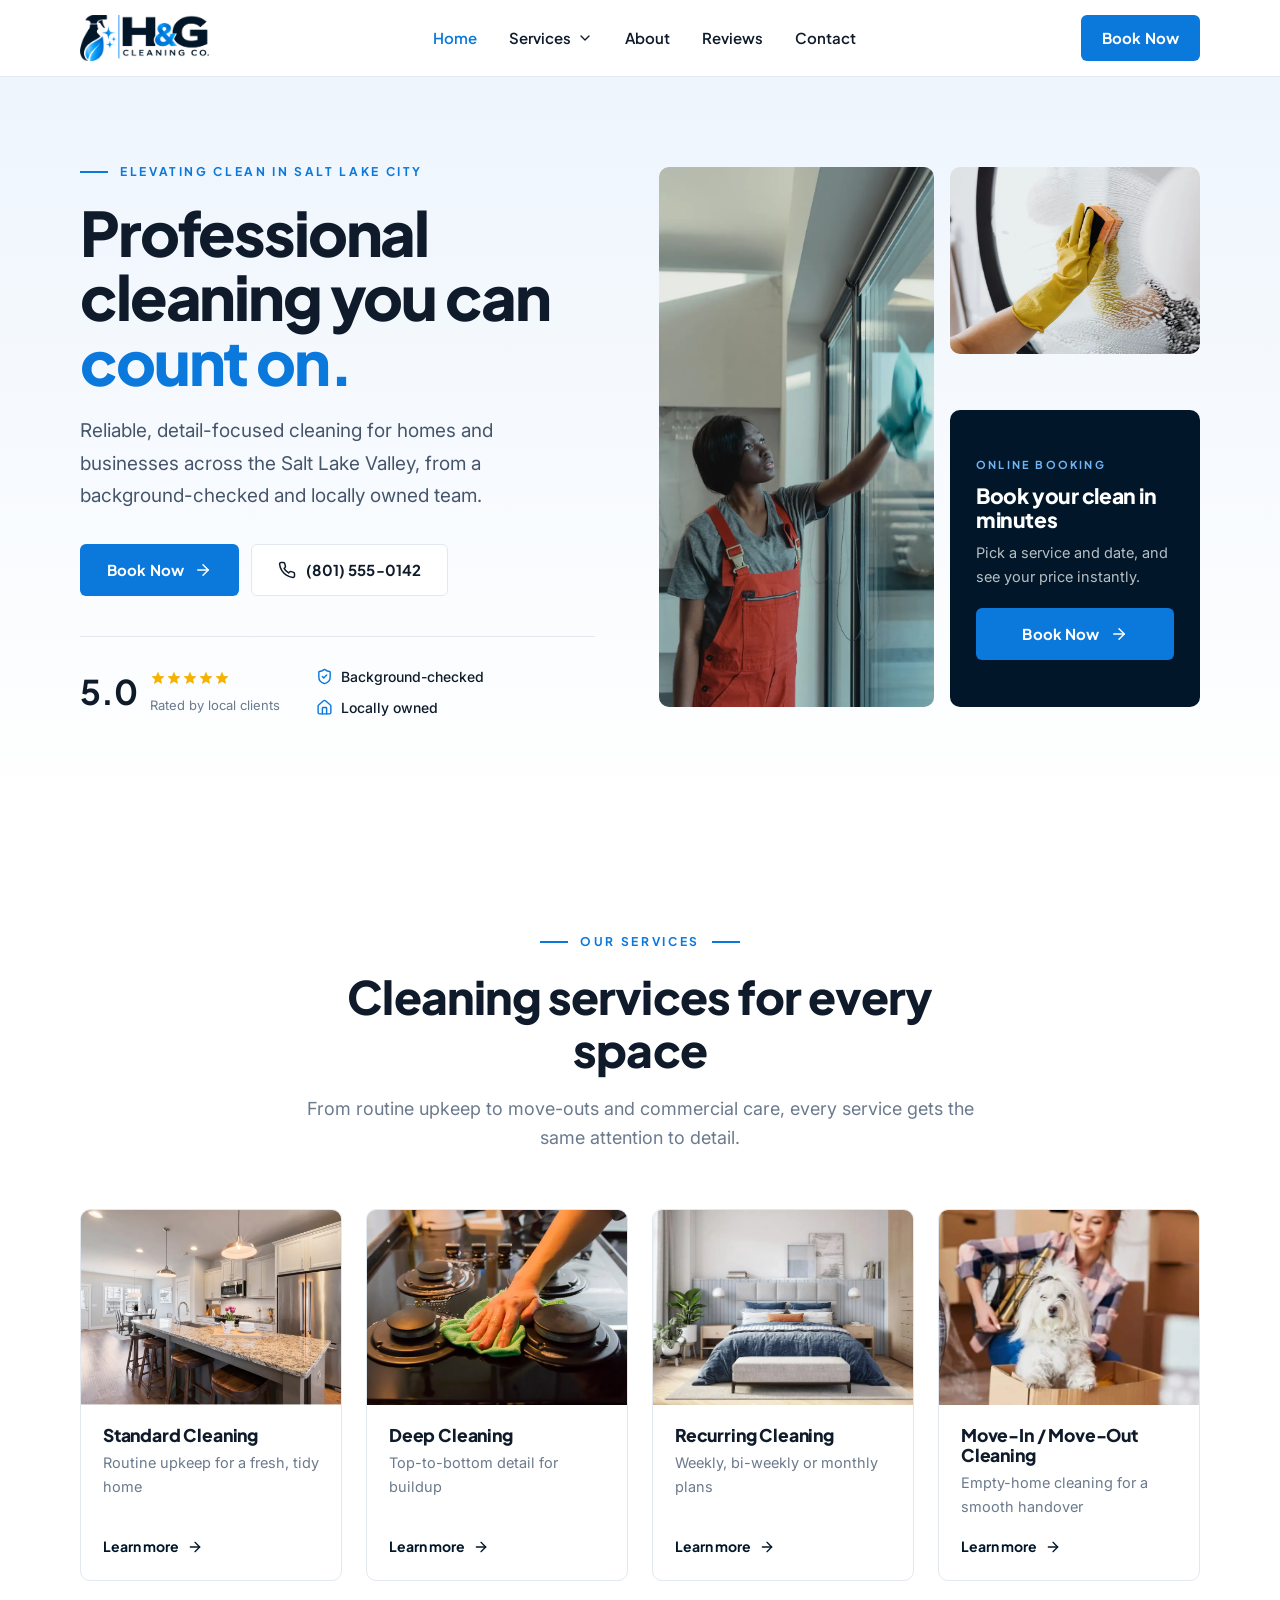
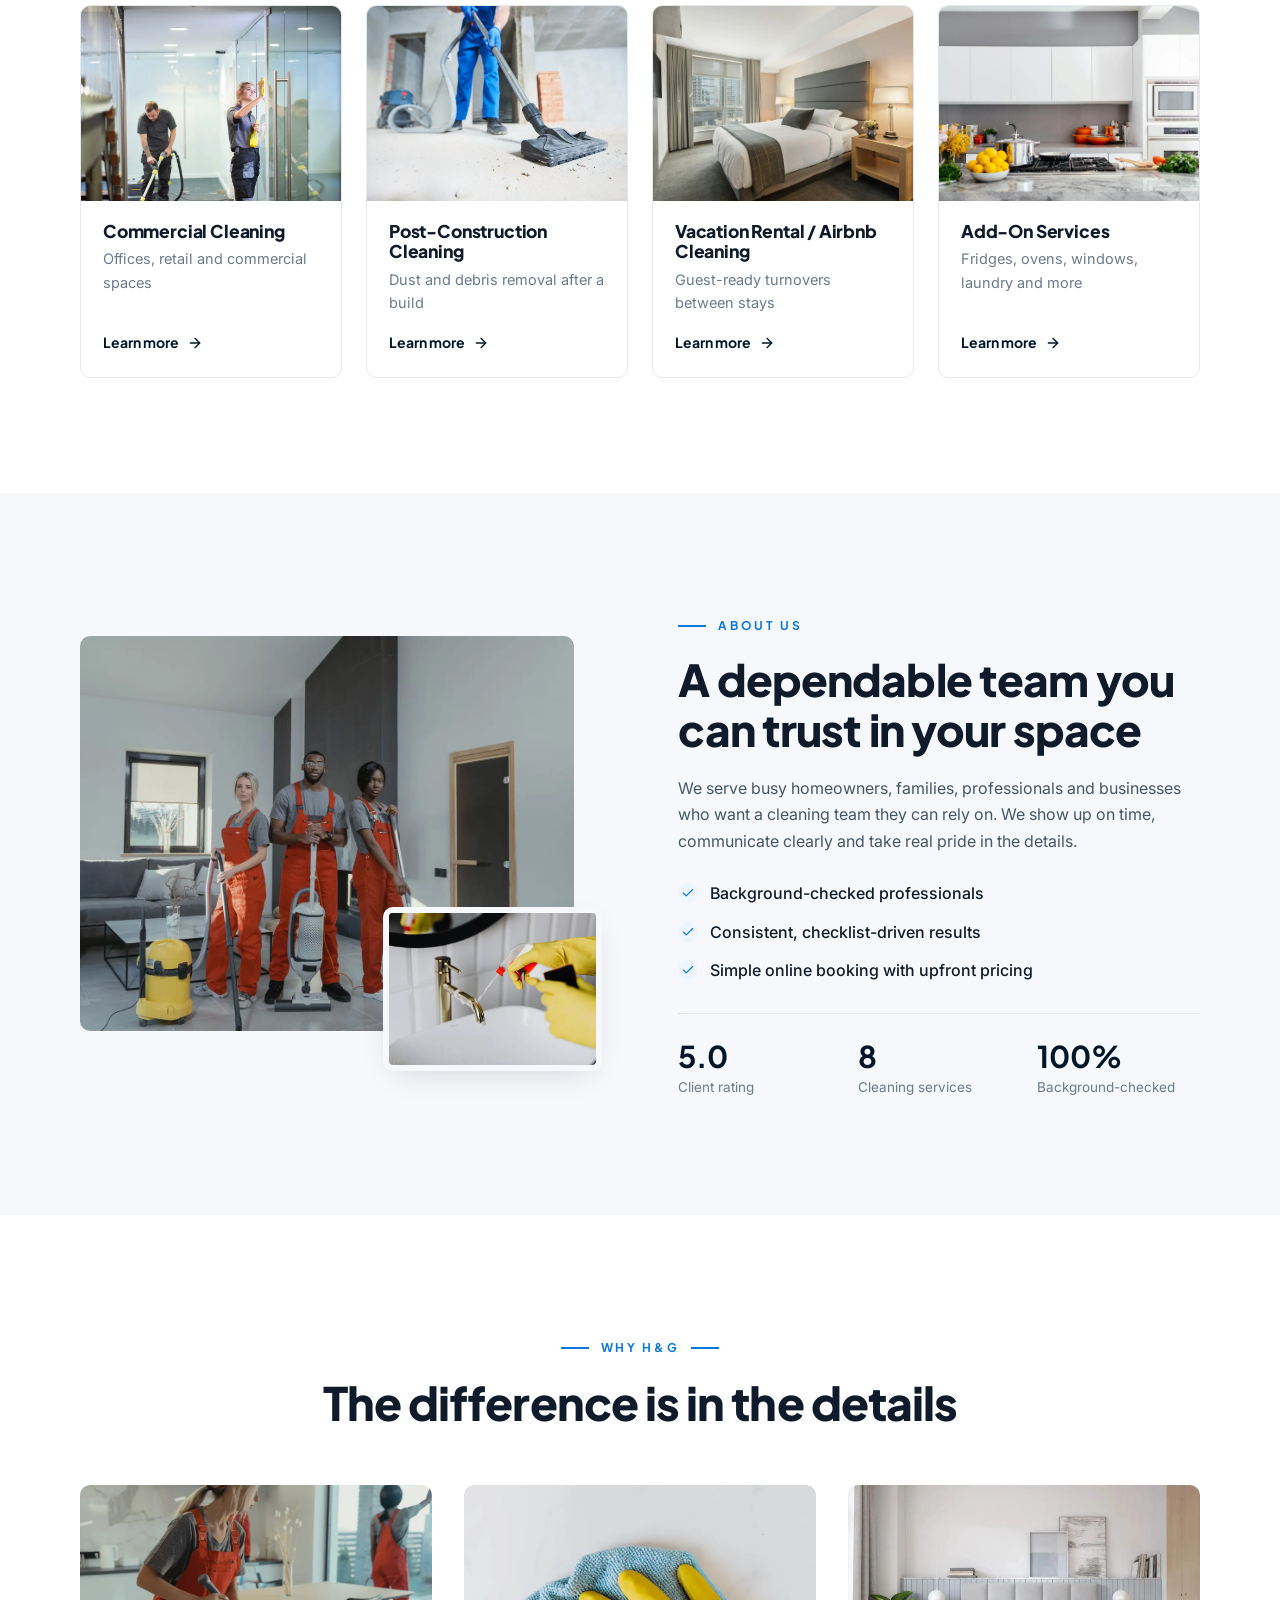
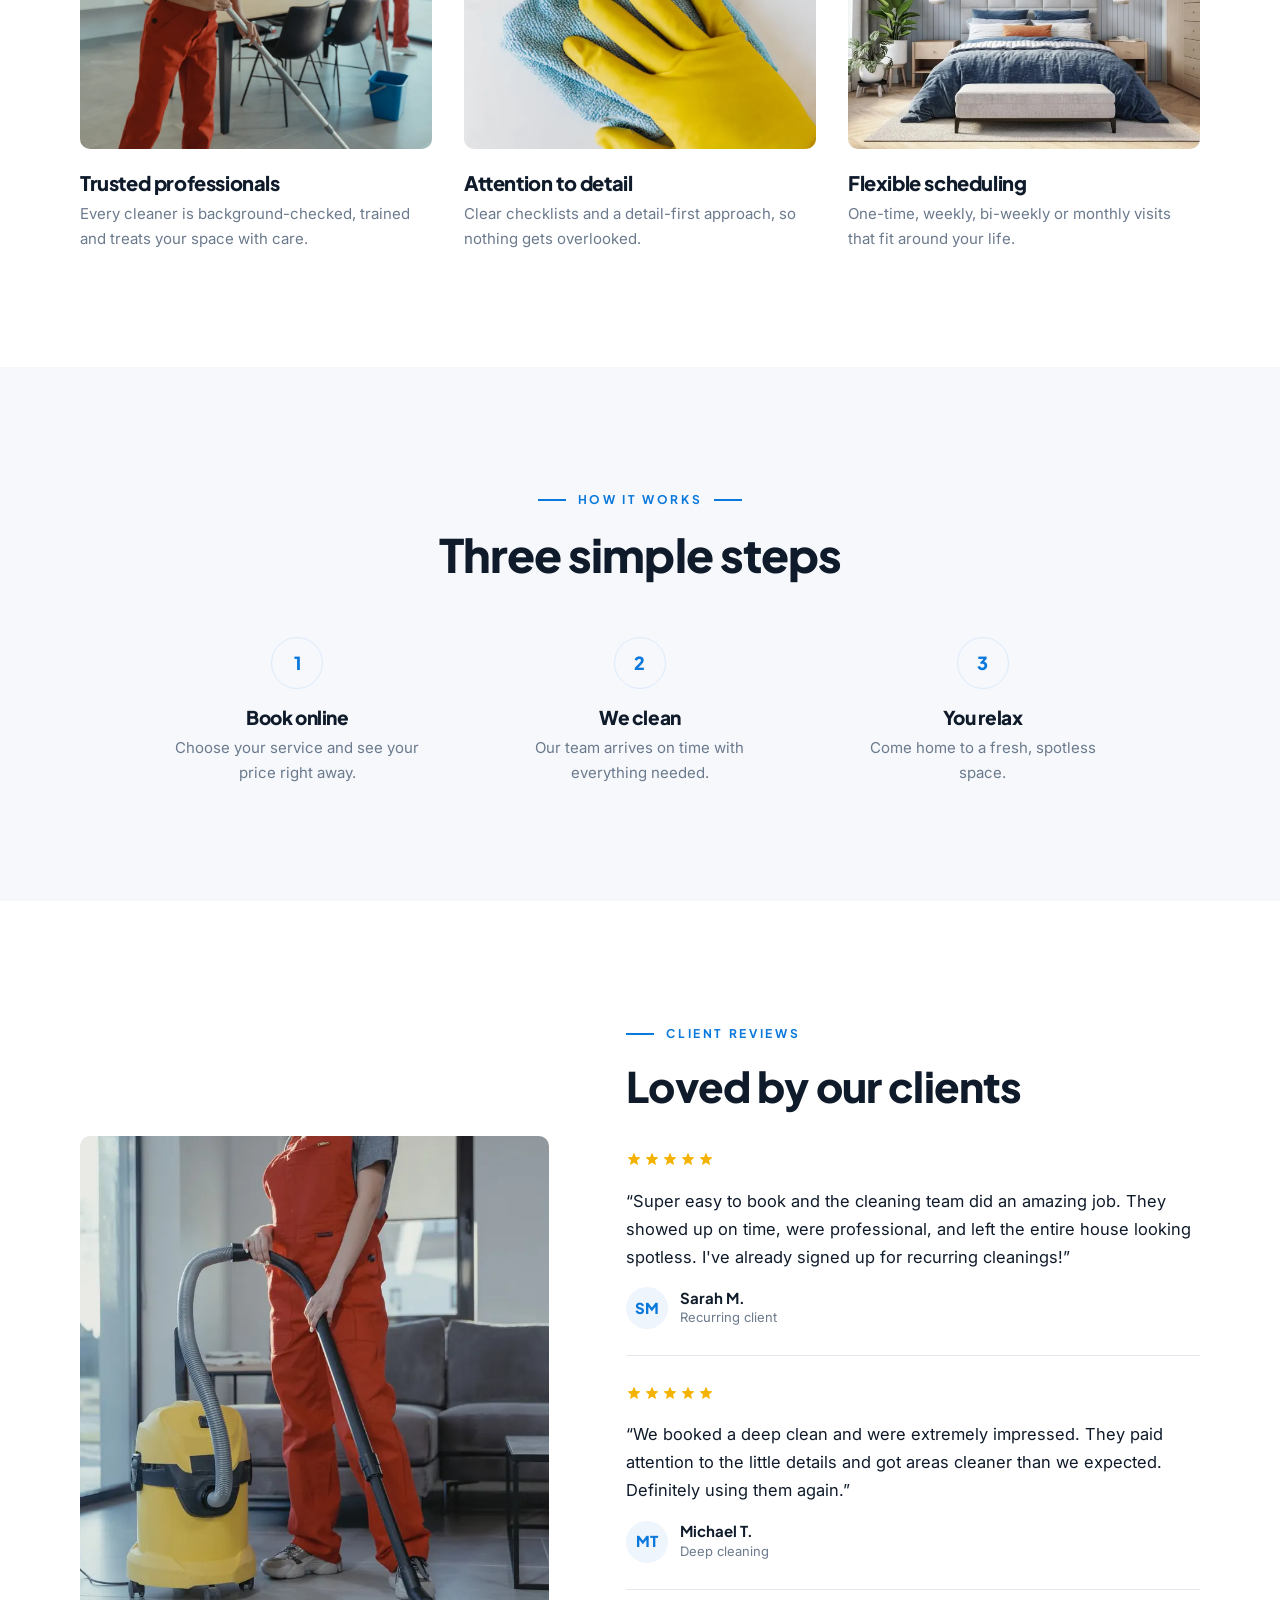
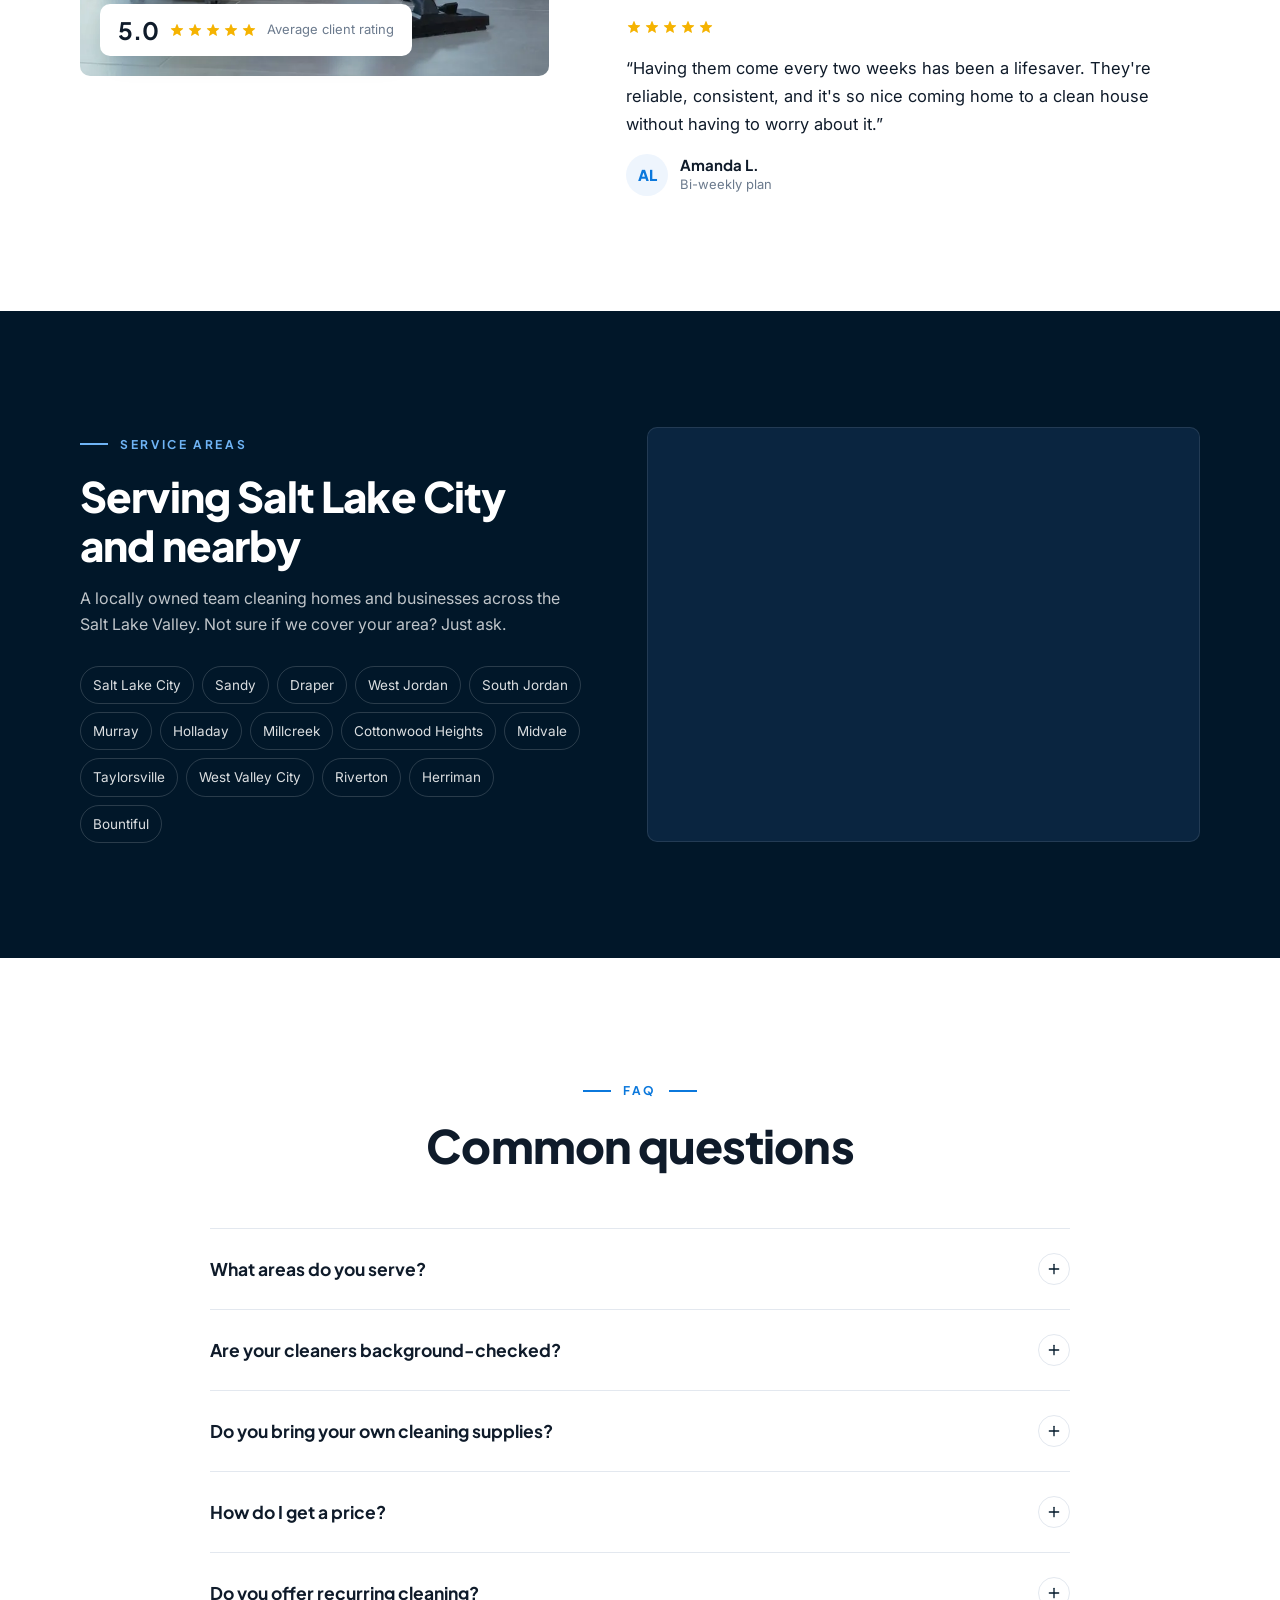
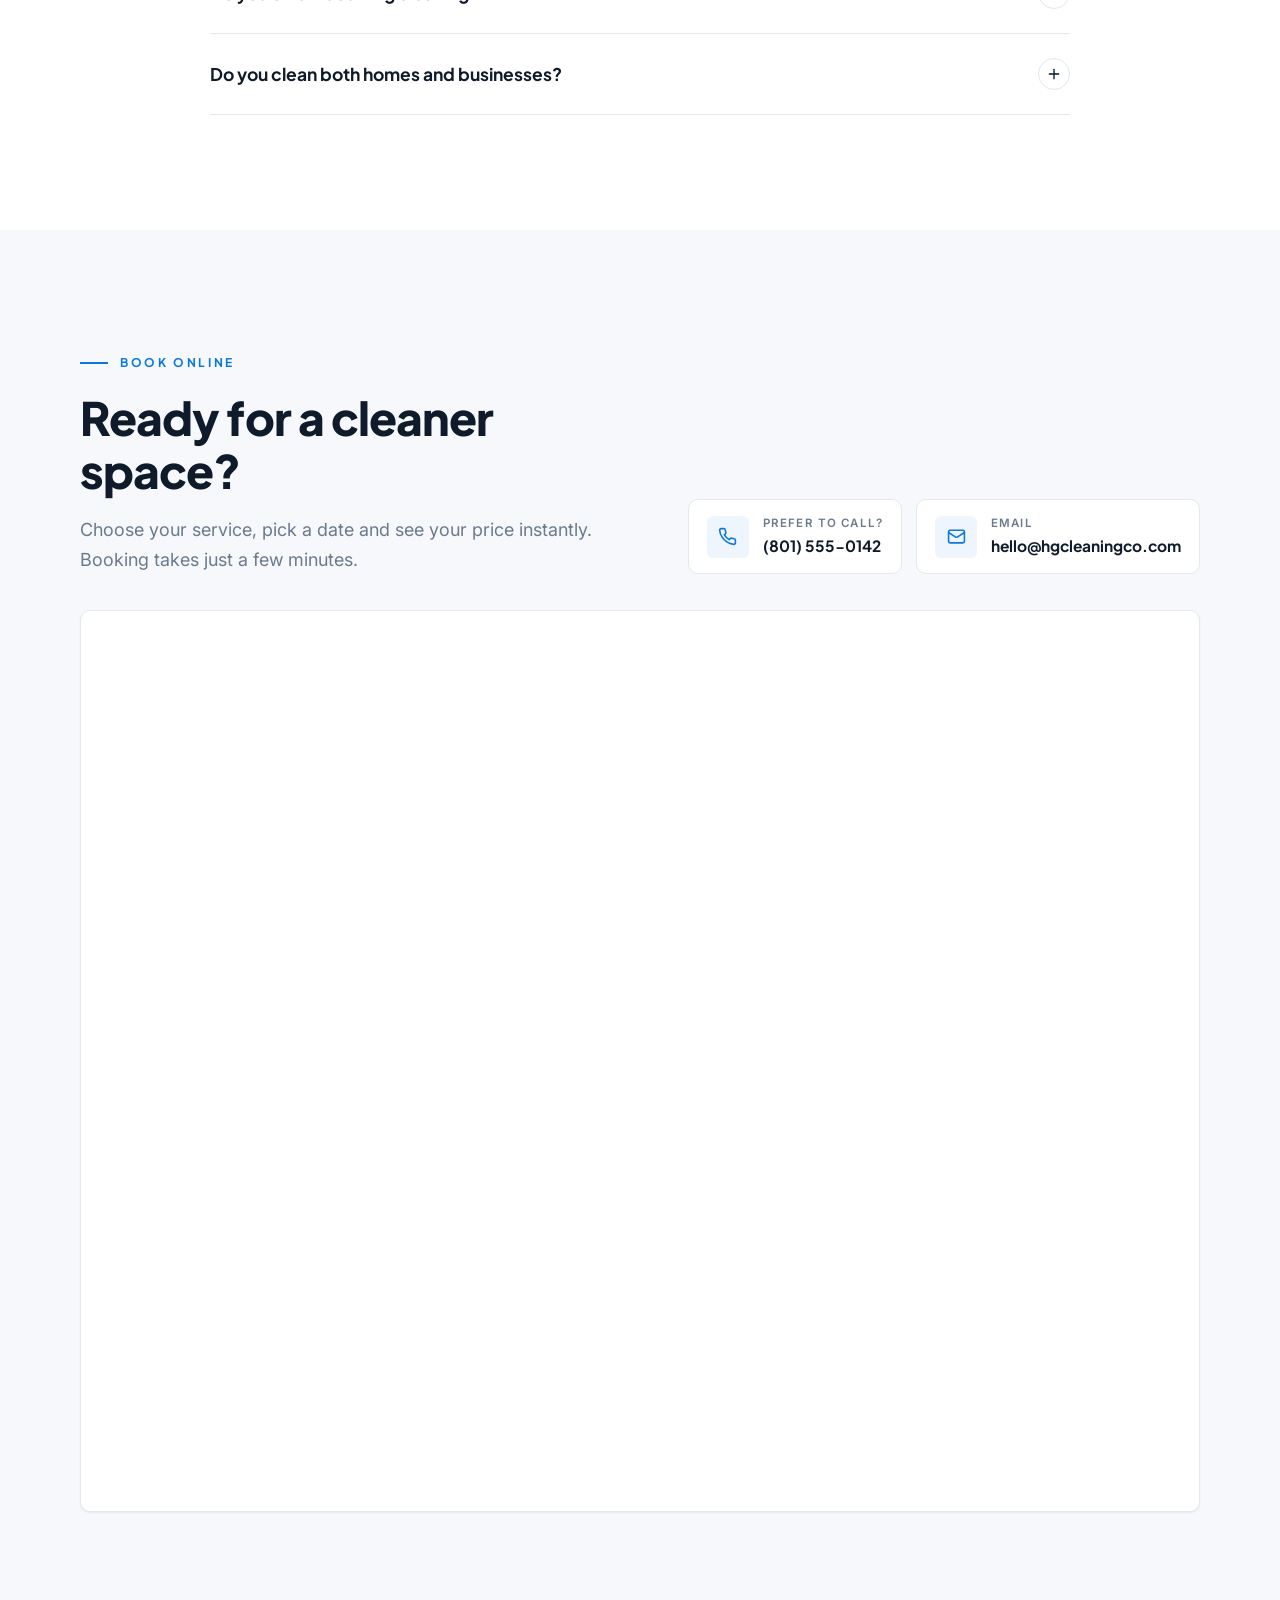
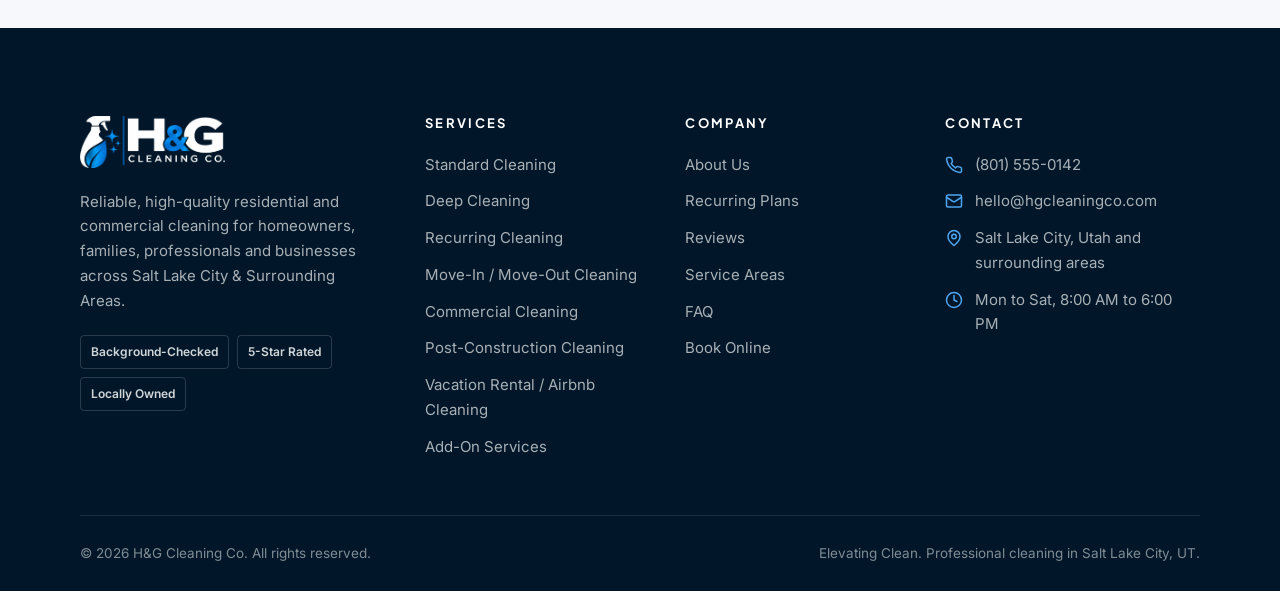
==== commit 5b45330e: "Redesign home page with photo hero mosaic and richer imagery Co-authored-by: Cursor <cursoragent@cur" ====
--- a/index.html
+++ b/index.html
@@ -38,7 +38,7 @@
 <link rel="preconnect" href="https://fonts.gstatic.com" crossorigin>
 <link rel="stylesheet" href="https://fonts.googleapis.com/css2?family=Inter:wght@400;500;600&family=Plus+Jakarta+Sans:wght@600;700;800&display=swap">
 <link rel="stylesheet" href="css/styles.css">
-<link rel="preload" as="image" href="assets/img/bright-clean-living-room.webp" fetchpriority="high">
+<link rel="preload" as="image" href="assets/img/hero-cleaner-window.webp" fetchpriority="high">
 <script type="application/ld+json">{"@context":"https://schema.org","@type":"HouseCleaningService","@id":"https://hgcleaningco.com/#business","name":"H&G Cleaning Co.","slogan":"Elevating Clean","description":"Reliable, high-quality residential and commercial cleaning services in Salt Lake City, Utah and surrounding areas.","url":"https://hgcleaningco.com/","logo":"https://hgcleaningco.com/assets/img/logo.png","image":"https://hgcleaningco.com/assets/og-image.jpg","telephone":"+18015550142","email":"hello@hgcleaningco.com","priceRange":"$$","address":{"@type":"PostalAddress","addressLocality":"Salt Lake City","addressRegion":"UT","addressCountry":"US"},"geo":{"@type":"GeoCoordinates","latitude":40.7608,"longitude":-111.891},"areaServed":[{"@type":"City","name":"Salt Lake City, UT"},{"@type":"City","name":"Sandy, UT"},{"@type":"City","name":"Draper, UT"},{"@type":"City","name":"West Jordan, UT"},{"@type":"City","name":"South Jordan, UT"},{"@type":"City","name":"Murray, UT"},{"@type":"City","name":"Holladay, UT"},{"@type":"City","name":"Millcreek, UT"},{"@type":"City","name":"Cottonwood Heights, UT"},{"@type":"City","name":"Midvale, UT"},{"@type":"City","name":"Taylorsville, UT"},{"@type":"City","name":"West Valley City, UT"},{"@type":"City","name":"Riverton, UT"},{"@type":"City","name":"Herriman, UT"},{"@type":"City","name":"Bountiful, UT"}],"openingHoursSpecification":[{"@type":"OpeningHoursSpecification","dayOfWeek":["Monday","Tuesday","Wednesday","Thursday","Friday","Saturday"],"opens":"08:00","closes":"18:00"}],"aggregateRating":{"@type":"AggregateRating","ratingValue":"5.0","bestRating":"5","reviewCount":"5"},"review":[{"@type":"Review","author":{"@type":"Person","name":"Sarah M."},"reviewRating":{"@type":"Rating","ratingValue":"5","bestRating":"5"},"reviewBody":"Super easy to book and the cleaning team did an amazing job. They showed up on time, were professional, and left the entire house looking spotless. I've already signed up for recurring cleanings!"},{"@type":"Review","author":{"@type":"Person","name":"Jessica R."},"reviewRating":{"@type":"Rating","ratingValue":"5","bestRating":"5"},"reviewBody":"I've tried a few cleaning companies before and this has easily been the best experience. Communication was great, pricing was straightforward, and my home looked incredible afterward."},{"@type":"Review","author":{"@type":"Person","name":"Michael T."},"reviewRating":{"@type":"Rating","ratingValue":"5","bestRating":"5"},"reviewBody":"We booked a deep clean and were extremely impressed. They paid attention to the little details and got areas cleaner than we expected. Definitely using them again."},{"@type":"Review","author":{"@type":"Person","name":"Amanda L."},"reviewRating":{"@type":"Rating","ratingValue":"5","bestRating":"5"},"reviewBody":"Having them come every two weeks has been a lifesaver. They're reliable, consistent, and it's so nice coming home to a clean house without having to worry about it."},{"@type":"Review","author":{"@type":"Person","name":"David K."},"reviewRating":{"@type":"Rating","ratingValue":"5","bestRating":"5"},"reviewBody":"Great experience from start to finish. Booking was simple, they kept me updated, and the cleaners did a fantastic job. Professional, dependable, and absolutely worth it."}],"hasOfferCatalog":{"@type":"OfferCatalog","name":"Cleaning Services","itemListElement":[{"@type":"Offer","itemOffered":{"@type":"Service","name":"Standard Cleaning","url":"https://hgcleaningco.com/services/standard-cleaning/"}},{"@type":"Offer","itemOffered":{"@type":"Service","name":"Deep Cleaning","url":"https://hgcleaningco.com/services/deep-cleaning/"}},{"@type":"Offer","itemOffered":{"@type":"Service","name":"Recurring Cleaning","url":"https://hgcleaningco.com/services/recurring-cleaning/"}},{"@type":"Offer","itemOffered":{"@type":"Service","name":"Move-In / Move-Out Cleaning","url":"https://hgcleaningco.com/services/move-in-move-out-cleaning/"}},{"@type":"Offer","itemOffered":{"@type":"Service","name":"Commercial Cleaning","url":"https://hgcleaningco.com/services/commercial-cleaning/"}},{"@type":"Offer","itemOffered":{"@type":"Service","name":"Post-Construction Cleaning","url":"https://hgcleaningco.com/services/post-construction-cleaning/"}},{"@type":"Offer","itemOffered":{"@type":"Service","name":"Vacation Rental / Airbnb Cleaning","url":"https://hgcleaningco.com/services/airbnb-vacation-rental-cleaning/"}},{"@type":"Offer","itemOffered":{"@type":"Service","name":"Add-On Services","url":"https://hgcleaningco.com/services/add-on-services/"}}]}}</script>
 <script type="application/ld+json">{"@context":"https://schema.org","@type":"WebSite","name":"H&G Cleaning Co.","url":"https://hgcleaningco.com/"}</script>
 <script type="application/ld+json">{"@context":"https://schema.org","@type":"FAQPage","mainEntity":[{"@type":"Question","name":"What areas do you serve?","acceptedAnswer":{"@type":"Answer","text":"We serve Salt Lake City, Utah and the surrounding areas, including Sandy, Draper, Murray, Holladay, Millcreek, South Jordan, West Jordan and more. Not sure if we cover your area? Just ask."}},{"@type":"Question","name":"Are your cleaners background-checked?","acceptedAnswer":{"@type":"Answer","text":"Yes. Every member of our team is background-checked before they ever step into a client's home or business."}},{"@type":"Question","name":"Do you bring your own cleaning supplies?","acceptedAnswer":{"@type":"Answer","text":"Yes. We arrive with professional-grade supplies and equipment. If you prefer specific products, we are happy to use them."}},{"@type":"Question","name":"How do I get a price?","acceptedAnswer":{"@type":"Answer","text":"Book online for instant pricing or give us a call. We will ask a few questions about your space and the service you need, then provide clear, upfront pricing."}},{"@type":"Question","name":"Do you offer recurring cleaning?","acceptedAnswer":{"@type":"Answer","text":"Yes. We offer weekly, bi-weekly and monthly plans with flexible scheduling and the same team whenever possible."}},{"@type":"Question","name":"Do you clean both homes and businesses?","acceptedAnswer":{"@type":"Answer","text":"We do. Residential cleaning is our focus, and we also provide commercial cleaning for offices, retail spaces and commercial properties."}}]}</script>
@@ -101,29 +101,33 @@
 </nav>
 <main id="main">
 
-<section class="hero-split">
-  <div class="hero-split__content">
-    <span class="eyebrow">Elevating Clean in Salt Lake City</span>
-    <h1>Professional cleaning you can count on.</h1>
-    <p class="lead">Reliable, detail-focused cleaning for homes and businesses, from a background-checked and locally owned team.</p>
-    <div class="hero-split__actions">
-      <a class="btn btn--primary" href="#book">Book Now <svg viewBox="0 0 24 24" fill="none" stroke="currentColor" stroke-width="2" stroke-linecap="round" stroke-linejoin="round" aria-hidden="true" focusable="false"><path d="M5 12h14"/><path d="m12 5 7 7-7 7"/></svg></a>
-      <a class="btn btn--outline" href="#services">View Services</a>
-    </div>
-    <ul class="hero-split__trust">
-      <li><span class="stars" aria-label="5 out of 5 stars"><svg viewBox="0 0 24 24" fill="currentColor" stroke="none" aria-hidden="true" focusable="false"><path d="M11.48 3.5a.56.56 0 0 1 1.04 0l2.13 5.11a.56.56 0 0 0 .48.35l5.52.44c.5.04.7.66.32.99l-4.2 3.6a.56.56 0 0 0-.18.56l1.28 5.39a.56.56 0 0 1-.84.61l-4.72-2.89a.56.56 0 0 0-.59 0l-4.73 2.89a.56.56 0 0 1-.84-.61l1.28-5.39a.56.56 0 0 0-.18-.56l-4.2-3.6a.56.56 0 0 1 .32-.99l5.52-.44a.56.56 0 0 0 .47-.35z"/></svg><svg viewBox="0 0 24 24" fill="currentColor" stroke="none" aria-hidden="true" focusable="false"><path d="M11.48 3.5a.56.56 0 0 1 1.04 0l2.13 5.11a.56.56 0 0 0 .48.35l5.52.44c.5.04.7.66.32.99l-4.2 3.6a.56.56 0 0 0-.18.56l1.28 5.39a.56.56 0 0 1-.84.61l-4.72-2.89a.56.56 0 0 0-.59 0l-4.73 2.89a.56.56 0 0 1-.84-.61l1.28-5.39a.56.56 0 0 0-.18-.56l-4.2-3.6a.56.56 0 0 1 .32-.99l5.52-.44a.56.56 0 0 0 .47-.35z"/></svg><svg viewBox="0 0 24 24" fill="currentColor" stroke="none" aria-hidden="true" focusable="false"><path d="M11.48 3.5a.56.56 0 0 1 1.04 0l2.13 5.11a.56.56 0 0 0 .48.35l5.52.44c.5.04.7.66.32.99l-4.2 3.6a.56.56 0 0 0-.18.56l1.28 5.39a.56.56 0 0 1-.84.61l-4.72-2.89a.56.56 0 0 0-.59 0l-4.73 2.89a.56.56 0 0 1-.84-.61l1.28-5.39a.56.56 0 0 0-.18-.56l-4.2-3.6a.56.56 0 0 1 .32-.99l5.52-.44a.56.56 0 0 0 .47-.35z"/></svg><svg viewBox="0 0 24 24" fill="currentColor" stroke="none" aria-hidden="true" focusable="false"><path d="M11.48 3.5a.56.56 0 0 1 1.04 0l2.13 5.11a.56.56 0 0 0 .48.35l5.52.44c.5.04.7.66.32.99l-4.2 3.6a.56.56 0 0 0-.18.56l1.28 5.39a.56.56 0 0 1-.84.61l-4.72-2.89a.56.56 0 0 0-.59 0l-4.73 2.89a.56.56 0 0 1-.84-.61l1.28-5.39a.56.56 0 0 0-.18-.56l-4.2-3.6a.56.56 0 0 1 .32-.99l5.52-.44a.56.56 0 0 0 .47-.35z"/></svg><svg viewBox="0 0 24 24" fill="currentColor" stroke="none" aria-hidden="true" focusable="false"><path d="M11.48 3.5a.56.56 0 0 1 1.04 0l2.13 5.11a.56.56 0 0 0 .48.35l5.52.44c.5.04.7.66.32.99l-4.2 3.6a.56.56 0 0 0-.18.56l1.28 5.39a.56.56 0 0 1-.84.61l-4.72-2.89a.56.56 0 0 0-.59 0l-4.73 2.89a.56.56 0 0 1-.84-.61l1.28-5.39a.56.56 0 0 0-.18-.56l-4.2-3.6a.56.56 0 0 1 .32-.99l5.52-.44a.56.56 0 0 0 .47-.35z"/></svg></span><span>5-star rated</span></li>
-      <li><svg viewBox="0 0 24 24" fill="none" stroke="currentColor" stroke-width="2" stroke-linecap="round" stroke-linejoin="round" aria-hidden="true" focusable="false"><path d="M20 13c0 5-3.5 7.5-7.66 8.95a1 1 0 0 1-.67-.01C7.5 20.5 4 18 4 13V6a1 1 0 0 1 1-1c2 0 4.5-1.2 6.24-2.72a1.17 1.17 0 0 1 1.52 0C14.51 3.81 17 5 19 5a1 1 0 0 1 1 1z"/><path d="m9 12 2 2 4-4"/></svg><span>Background-checked</span></li>
-      <li><svg viewBox="0 0 24 24" fill="none" stroke="currentColor" stroke-width="2" stroke-linecap="round" stroke-linejoin="round" aria-hidden="true" focusable="false"><path d="M15 21v-8a1 1 0 0 0-1-1h-4a1 1 0 0 0-1 1v8"/><path d="M3 10a2 2 0 0 1 .71-1.53l7-6a2 2 0 0 1 2.58 0l7 6A2 2 0 0 1 21 10v9a2 2 0 0 1-2 2H5a2 2 0 0 1-2-2z"/></svg><span>Locally owned</span></li>
-    </ul>
-  </div>
-  <div class="hero-split__media">
-    <img src="assets/img/bright-clean-living-room.webp" alt="Bright, spotless living room after a professional cleaning" width="1400" height="933" fetchpriority="high">
-    <div class="book-panel">
-      <span class="book-panel__label">Online booking</span>
-      <h2>Book your clean in minutes</h2>
-      <p>Choose your service, pick a date and see your price instantly.</p>
-      <a class="btn btn--primary btn--block" href="#book">Book Now <svg viewBox="0 0 24 24" fill="none" stroke="currentColor" stroke-width="2" stroke-linecap="round" stroke-linejoin="round" aria-hidden="true" focusable="false"><path d="M5 12h14"/><path d="m12 5 7 7-7 7"/></svg></a>
-      <a class="book-panel__call" href="tel:+18015550142">or call (801) 555-0142</a>
+<section class="hero">
+  <div class="container hero__grid">
+    <div class="hero__content">
+      <span class="eyebrow">Elevating Clean in Salt Lake City</span>
+      <h1>Professional cleaning you can <span>count on.</span></h1>
+      <p class="lead">Reliable, detail-focused cleaning for homes and businesses across the Salt Lake Valley, from a background-checked and locally owned team.</p>
+      <div class="hero__actions">
+        <a class="btn btn--primary" href="#book">Book Now <svg viewBox="0 0 24 24" fill="none" stroke="currentColor" stroke-width="2" stroke-linecap="round" stroke-linejoin="round" aria-hidden="true" focusable="false"><path d="M5 12h14"/><path d="m12 5 7 7-7 7"/></svg></a>
+        <a class="btn btn--outline" href="tel:+18015550142"><svg viewBox="0 0 24 24" fill="none" stroke="currentColor" stroke-width="2" stroke-linecap="round" stroke-linejoin="round" aria-hidden="true" focusable="false"><path d="M22 16.92v3a2 2 0 0 1-2.18 2 19.79 19.79 0 0 1-8.63-3.07 19.5 19.5 0 0 1-6-6 19.79 19.79 0 0 1-3.07-8.67A2 2 0 0 1 4.11 2h3a2 2 0 0 1 2 1.72c.13.96.36 1.9.7 2.81a2 2 0 0 1-.45 2.11L8.09 9.91a16 16 0 0 0 6 6l1.27-1.27a2 2 0 0 1 2.11-.45c.91.34 1.85.57 2.81.7A2 2 0 0 1 22 16.92z"/></svg>(801) 555-0142</a>
+      </div>
+      <div class="hero__proof">
+        <div class="hero__rating"><strong>5.0</strong><div><span class="stars" aria-label="5 out of 5 stars"><svg viewBox="0 0 24 24" fill="currentColor" stroke="none" aria-hidden="true" focusable="false"><path d="M11.48 3.5a.56.56 0 0 1 1.04 0l2.13 5.11a.56.56 0 0 0 .48.35l5.52.44c.5.04.7.66.32.99l-4.2 3.6a.56.56 0 0 0-.18.56l1.28 5.39a.56.56 0 0 1-.84.61l-4.72-2.89a.56.56 0 0 0-.59 0l-4.73 2.89a.56.56 0 0 1-.84-.61l1.28-5.39a.56.56 0 0 0-.18-.56l-4.2-3.6a.56.56 0 0 1 .32-.99l5.52-.44a.56.56 0 0 0 .47-.35z"/></svg><svg viewBox="0 0 24 24" fill="currentColor" stroke="none" aria-hidden="true" focusable="false"><path d="M11.48 3.5a.56.56 0 0 1 1.04 0l2.13 5.11a.56.56 0 0 0 .48.35l5.52.44c.5.04.7.66.32.99l-4.2 3.6a.56.56 0 0 0-.18.56l1.28 5.39a.56.56 0 0 1-.84.61l-4.72-2.89a.56.56 0 0 0-.59 0l-4.73 2.89a.56.56 0 0 1-.84-.61l1.28-5.39a.56.56 0 0 0-.18-.56l-4.2-3.6a.56.56 0 0 1 .32-.99l5.52-.44a.56.56 0 0 0 .47-.35z"/></svg><svg viewBox="0 0 24 24" fill="currentColor" stroke="none" aria-hidden="true" focusable="false"><path d="M11.48 3.5a.56.56 0 0 1 1.04 0l2.13 5.11a.56.56 0 0 0 .48.35l5.52.44c.5.04.7.66.32.99l-4.2 3.6a.56.56 0 0 0-.18.56l1.28 5.39a.56.56 0 0 1-.84.61l-4.72-2.89a.56.56 0 0 0-.59 0l-4.73 2.89a.56.56 0 0 1-.84-.61l1.28-5.39a.56.56 0 0 0-.18-.56l-4.2-3.6a.56.56 0 0 1 .32-.99l5.52-.44a.56.56 0 0 0 .47-.35z"/></svg><svg viewBox="0 0 24 24" fill="currentColor" stroke="none" aria-hidden="true" focusable="false"><path d="M11.48 3.5a.56.56 0 0 1 1.04 0l2.13 5.11a.56.56 0 0 0 .48.35l5.52.44c.5.04.7.66.32.99l-4.2 3.6a.56.56 0 0 0-.18.56l1.28 5.39a.56.56 0 0 1-.84.61l-4.72-2.89a.56.56 0 0 0-.59 0l-4.73 2.89a.56.56 0 0 1-.84-.61l1.28-5.39a.56.56 0 0 0-.18-.56l-4.2-3.6a.56.56 0 0 1 .32-.99l5.52-.44a.56.56 0 0 0 .47-.35z"/></svg><svg viewBox="0 0 24 24" fill="currentColor" stroke="none" aria-hidden="true" focusable="false"><path d="M11.48 3.5a.56.56 0 0 1 1.04 0l2.13 5.11a.56.56 0 0 0 .48.35l5.52.44c.5.04.7.66.32.99l-4.2 3.6a.56.56 0 0 0-.18.56l1.28 5.39a.56.56 0 0 1-.84.61l-4.72-2.89a.56.56 0 0 0-.59 0l-4.73 2.89a.56.56 0 0 1-.84-.61l1.28-5.39a.56.56 0 0 0-.18-.56l-4.2-3.6a.56.56 0 0 1 .32-.99l5.52-.44a.56.56 0 0 0 .47-.35z"/></svg></span><span>Rated by local clients</span></div></div>
+        <ul>
+          <li><svg viewBox="0 0 24 24" fill="none" stroke="currentColor" stroke-width="2" stroke-linecap="round" stroke-linejoin="round" aria-hidden="true" focusable="false"><path d="M20 13c0 5-3.5 7.5-7.66 8.95a1 1 0 0 1-.67-.01C7.5 20.5 4 18 4 13V6a1 1 0 0 1 1-1c2 0 4.5-1.2 6.24-2.72a1.17 1.17 0 0 1 1.52 0C14.51 3.81 17 5 19 5a1 1 0 0 1 1 1z"/><path d="m9 12 2 2 4-4"/></svg>Background-checked</li>
+          <li><svg viewBox="0 0 24 24" fill="none" stroke="currentColor" stroke-width="2" stroke-linecap="round" stroke-linejoin="round" aria-hidden="true" focusable="false"><path d="M15 21v-8a1 1 0 0 0-1-1h-4a1 1 0 0 0-1 1v8"/><path d="M3 10a2 2 0 0 1 .71-1.53l7-6a2 2 0 0 1 2.58 0l7 6A2 2 0 0 1 21 10v9a2 2 0 0 1-2 2H5a2 2 0 0 1-2-2z"/></svg>Locally owned</li>
+        </ul>
+      </div>
+    </div>
+    <div class="hero__mosaic">
+      <div class="hero__tall"><img src="assets/img/hero-cleaner-window.webp" alt="Professional cleaner wiping a large window in a bright modern home" width="1000" height="1500" fetchpriority="high"></div>
+      <div class="hero__small"><img src="assets/img/hero-detail-mirror.webp" alt="Gloved hand polishing a mirror to a streak-free shine" width="900" height="600"></div>
+      <div class="hero__book">
+        <span class="hero__book-label">Online booking</span>
+        <h2>Book your clean in minutes</h2>
+        <p>Pick a service and date, and see your price instantly.</p>
+        <a class="btn btn--primary btn--block" href="#book">Book Now <svg viewBox="0 0 24 24" fill="none" stroke="currentColor" stroke-width="2" stroke-linecap="round" stroke-linejoin="round" aria-hidden="true" focusable="false"><path d="M5 12h14"/><path d="m12 5 7 7-7 7"/></svg></a>
+      </div>
     </div>
   </div>
 </section>
@@ -132,49 +136,41 @@
   <div class="container">
     <div class="section-head section-head--center">
       <span class="eyebrow">Our Services</span>
-      <h2>How we can help</h2>
-      <p>Residential and commercial cleaning, delivered with the same care and attention to detail.</p>
+      <h2>Cleaning services for every space</h2>
+      <p>From routine upkeep to move-outs and commercial care, every service gets the same attention to detail.</p>
     </div>
     <div class="tiles">
 <a class="tile" href="services/standard-cleaning/">
         <div class="tile__media"><img src="assets/img/standard-kitchen-island.webp" alt="Standard Cleaning by H&amp;G Cleaning Co." width="800" height="600" loading="lazy"></div>
-        <h3>Standard Cleaning <svg viewBox="0 0 24 24" fill="none" stroke="currentColor" stroke-width="2" stroke-linecap="round" stroke-linejoin="round" aria-hidden="true" focusable="false"><path d="M5 12h14"/><path d="m12 5 7 7-7 7"/></svg></h3>
-        <p>Routine upkeep for a fresh, tidy home</p>
+        <div class="tile__body"><h3>Standard Cleaning</h3><p>Routine upkeep for a fresh, tidy home</p><span class="text-link">Learn more <svg viewBox="0 0 24 24" fill="none" stroke="currentColor" stroke-width="2" stroke-linecap="round" stroke-linejoin="round" aria-hidden="true" focusable="false"><path d="M5 12h14"/><path d="m12 5 7 7-7 7"/></svg></span></div>
       </a>
 <a class="tile" href="services/deep-cleaning/">
         <div class="tile__media"><img src="assets/img/deep-stovetop-detail.webp" alt="Deep Cleaning by H&amp;G Cleaning Co." width="800" height="600" loading="lazy"></div>
-        <h3>Deep Cleaning <svg viewBox="0 0 24 24" fill="none" stroke="currentColor" stroke-width="2" stroke-linecap="round" stroke-linejoin="round" aria-hidden="true" focusable="false"><path d="M5 12h14"/><path d="m12 5 7 7-7 7"/></svg></h3>
-        <p>Top-to-bottom detail for buildup</p>
+        <div class="tile__body"><h3>Deep Cleaning</h3><p>Top-to-bottom detail for buildup</p><span class="text-link">Learn more <svg viewBox="0 0 24 24" fill="none" stroke="currentColor" stroke-width="2" stroke-linecap="round" stroke-linejoin="round" aria-hidden="true" focusable="false"><path d="M5 12h14"/><path d="m12 5 7 7-7 7"/></svg></span></div>
       </a>
 <a class="tile" href="services/recurring-cleaning/">
         <div class="tile__media"><img src="assets/img/recurring-made-bedroom.webp" alt="Recurring Cleaning by H&amp;G Cleaning Co." width="800" height="600" loading="lazy"></div>
-        <h3>Recurring Cleaning <svg viewBox="0 0 24 24" fill="none" stroke="currentColor" stroke-width="2" stroke-linecap="round" stroke-linejoin="round" aria-hidden="true" focusable="false"><path d="M5 12h14"/><path d="m12 5 7 7-7 7"/></svg></h3>
-        <p>Weekly, bi-weekly or monthly plans</p>
+        <div class="tile__body"><h3>Recurring Cleaning</h3><p>Weekly, bi-weekly or monthly plans</p><span class="text-link">Learn more <svg viewBox="0 0 24 24" fill="none" stroke="currentColor" stroke-width="2" stroke-linecap="round" stroke-linejoin="round" aria-hidden="true" focusable="false"><path d="M5 12h14"/><path d="m12 5 7 7-7 7"/></svg></span></div>
       </a>
 <a class="tile" href="services/move-in-move-out-cleaning/">
         <div class="tile__media"><img src="assets/img/move-moving-day-boxes.webp" alt="Move-In / Move-Out Cleaning by H&amp;G Cleaning Co." width="800" height="600" loading="lazy"></div>
-        <h3>Move-In / Move-Out Cleaning <svg viewBox="0 0 24 24" fill="none" stroke="currentColor" stroke-width="2" stroke-linecap="round" stroke-linejoin="round" aria-hidden="true" focusable="false"><path d="M5 12h14"/><path d="m12 5 7 7-7 7"/></svg></h3>
-        <p>Empty-home cleaning for a smooth handover</p>
+        <div class="tile__body"><h3>Move-In / Move-Out Cleaning</h3><p>Empty-home cleaning for a smooth handover</p><span class="text-link">Learn more <svg viewBox="0 0 24 24" fill="none" stroke="currentColor" stroke-width="2" stroke-linecap="round" stroke-linejoin="round" aria-hidden="true" focusable="false"><path d="M5 12h14"/><path d="m12 5 7 7-7 7"/></svg></span></div>
       </a>
 <a class="tile" href="services/commercial-cleaning/">
         <div class="tile__media"><img src="assets/img/commercial-office-glass.webp" alt="Commercial Cleaning by H&amp;G Cleaning Co." width="800" height="600" loading="lazy"></div>
-        <h3>Commercial Cleaning <svg viewBox="0 0 24 24" fill="none" stroke="currentColor" stroke-width="2" stroke-linecap="round" stroke-linejoin="round" aria-hidden="true" focusable="false"><path d="M5 12h14"/><path d="m12 5 7 7-7 7"/></svg></h3>
-        <p>Offices, retail and commercial spaces</p>
+        <div class="tile__body"><h3>Commercial Cleaning</h3><p>Offices, retail and commercial spaces</p><span class="text-link">Learn more <svg viewBox="0 0 24 24" fill="none" stroke="currentColor" stroke-width="2" stroke-linecap="round" stroke-linejoin="round" aria-hidden="true" focusable="false"><path d="M5 12h14"/><path d="m12 5 7 7-7 7"/></svg></span></div>
       </a>
 <a class="tile" href="services/post-construction-cleaning/">
         <div class="tile__media"><img src="assets/img/construction-dust-vacuum.webp" alt="Post-Construction Cleaning by H&amp;G Cleaning Co." width="800" height="600" loading="lazy"></div>
-        <h3>Post-Construction Cleaning <svg viewBox="0 0 24 24" fill="none" stroke="currentColor" stroke-width="2" stroke-linecap="round" stroke-linejoin="round" aria-hidden="true" focusable="false"><path d="M5 12h14"/><path d="m12 5 7 7-7 7"/></svg></h3>
-        <p>Dust and debris removal after a build</p>
+        <div class="tile__body"><h3>Post-Construction Cleaning</h3><p>Dust and debris removal after a build</p><span class="text-link">Learn more <svg viewBox="0 0 24 24" fill="none" stroke="currentColor" stroke-width="2" stroke-linecap="round" stroke-linejoin="round" aria-hidden="true" focusable="false"><path d="M5 12h14"/><path d="m12 5 7 7-7 7"/></svg></span></div>
       </a>
 <a class="tile" href="services/airbnb-vacation-rental-cleaning/">
         <div class="tile__media"><img src="assets/img/rental-guest-bedroom.webp" alt="Vacation Rental / Airbnb Cleaning by H&amp;G Cleaning Co." width="800" height="600" loading="lazy"></div>
-        <h3>Vacation Rental / Airbnb Cleaning <svg viewBox="0 0 24 24" fill="none" stroke="currentColor" stroke-width="2" stroke-linecap="round" stroke-linejoin="round" aria-hidden="true" focusable="false"><path d="M5 12h14"/><path d="m12 5 7 7-7 7"/></svg></h3>
-        <p>Guest-ready turnovers between stays</p>
+        <div class="tile__body"><h3>Vacation Rental / Airbnb Cleaning</h3><p>Guest-ready turnovers between stays</p><span class="text-link">Learn more <svg viewBox="0 0 24 24" fill="none" stroke="currentColor" stroke-width="2" stroke-linecap="round" stroke-linejoin="round" aria-hidden="true" focusable="false"><path d="M5 12h14"/><path d="m12 5 7 7-7 7"/></svg></span></div>
       </a>
 <a class="tile" href="services/add-on-services/">
         <div class="tile__media"><img src="assets/img/addon-kitchen-appliances.webp" alt="Add-On Services by H&amp;G Cleaning Co." width="800" height="600" loading="lazy"></div>
-        <h3>Add-On Services <svg viewBox="0 0 24 24" fill="none" stroke="currentColor" stroke-width="2" stroke-linecap="round" stroke-linejoin="round" aria-hidden="true" focusable="false"><path d="M5 12h14"/><path d="m12 5 7 7-7 7"/></svg></h3>
-        <p>Fridges, ovens, windows, laundry and more</p>
+        <div class="tile__body"><h3>Add-On Services</h3><p>Fridges, ovens, windows, laundry and more</p><span class="text-link">Learn more <svg viewBox="0 0 24 24" fill="none" stroke="currentColor" stroke-width="2" stroke-linecap="round" stroke-linejoin="round" aria-hidden="true" focusable="false"><path d="M5 12h14"/><path d="m12 5 7 7-7 7"/></svg></span></div>
       </a>
     </div>
   </div>
@@ -183,23 +179,53 @@
 <section class="section section--soft" id="about">
   <div class="container split">
     <div class="split__media">
-      <div class="about-media"><img src="assets/img/team-cleaning-living-room.webp" alt="H&amp;G Cleaning Co. team cleaning a bright living room" width="1024" height="574" loading="lazy"></div>
+      <div class="about-collage">
+        <div class="about-collage__main"><img src="assets/img/about-team.webp" alt="H&amp;G Cleaning Co. team ready with professional cleaning equipment" width="1400" height="915" loading="lazy"></div>
+        <div class="about-collage__inset"><img src="assets/img/about-detail-sink.webp" alt="Sink and faucet being sprayed and polished" width="800" height="534" loading="lazy"></div>
+      </div>
     </div>
     <div class="split__content">
       <span class="eyebrow">About Us</span>
       <h2>A dependable team you can trust in your space</h2>
-      <p>We serve busy homeowners, families, professionals and businesses who want a cleaning team they can rely on. We show up on time, communicate clearly and take pride in the details.</p>
+      <p>We serve busy homeowners, families, professionals and businesses who want a cleaning team they can rely on. We show up on time, communicate clearly and take real pride in the details.</p>
       <ul class="simple-checks">
         <li><svg viewBox="0 0 24 24" fill="none" stroke="currentColor" stroke-width="2" stroke-linecap="round" stroke-linejoin="round" aria-hidden="true" focusable="false"><path d="M20 6 9 17l-5-5"/></svg>Background-checked professionals</li>
         <li><svg viewBox="0 0 24 24" fill="none" stroke="currentColor" stroke-width="2" stroke-linecap="round" stroke-linejoin="round" aria-hidden="true" focusable="false"><path d="M20 6 9 17l-5-5"/></svg>Consistent, checklist-driven results</li>
         <li><svg viewBox="0 0 24 24" fill="none" stroke="currentColor" stroke-width="2" stroke-linecap="round" stroke-linejoin="round" aria-hidden="true" focusable="false"><path d="M20 6 9 17l-5-5"/></svg>Simple online booking with upfront pricing</li>
       </ul>
-      <a class="text-link" href="#book">Book your clean <svg viewBox="0 0 24 24" fill="none" stroke="currentColor" stroke-width="2" stroke-linecap="round" stroke-linejoin="round" aria-hidden="true" focusable="false"><path d="M5 12h14"/><path d="m12 5 7 7-7 7"/></svg></a>
+      <div class="stats">
+        <div><strong>5.0</strong><span>Client rating</span></div>
+        <div><strong>8</strong><span>Cleaning services</span></div>
+        <div><strong>100%</strong><span>Background-checked</span></div>
+      </div>
     </div>
   </div>
 </section>
 
 <section class="section">
+  <div class="container">
+    <div class="section-head section-head--center">
+      <span class="eyebrow">Why H&amp;G</span>
+      <h2>The difference is in the details</h2>
+    </div>
+    <div class="why">
+<article class="why-card">
+        <div class="why-card__media"><img src="assets/img/why-team-mopping.webp" alt="Cleaner mopping a bright, modern living space" width="900" height="675" loading="lazy"></div>
+        <h3>Trusted professionals</h3><p>Every cleaner is background-checked, trained and treats your space with care.</p>
+      </article>
+<article class="why-card">
+        <div class="why-card__media"><img src="assets/img/why-detail-wiping.webp" alt="Gloved hand wiping a surface to a spotless finish" width="900" height="675" loading="lazy"></div>
+        <h3>Attention to detail</h3><p>Clear checklists and a detail-first approach, so nothing gets overlooked.</p>
+      </article>
+<article class="why-card">
+        <div class="why-card__media"><img src="assets/img/recurring-made-bedroom.webp" alt="Neatly made bed in a freshly cleaned bedroom" width="900" height="675" loading="lazy"></div>
+        <h3>Flexible scheduling</h3><p>One-time, weekly, bi-weekly or monthly visits that fit around your life.</p>
+      </article>
+    </div>
+  </div>
+</section>
+
+<section class="section section--soft">
   <div class="container">
     <div class="section-head section-head--center">
       <span class="eyebrow">How It Works</span>
@@ -213,29 +239,32 @@
   </div>
 </section>
 
-<section class="section section--soft" id="reviews">
-  <div class="container">
-    <div class="section-head section-head--center">
+<section class="section" id="reviews">
+  <div class="container reviews-split">
+    <div class="reviews-split__media">
+      <img src="assets/img/reviews-vacuum-living.webp" alt="Cleaner vacuuming a modern living room" width="1300" height="867" loading="lazy">
+      <div class="reviews-split__badge"><strong>5.0</strong><span class="stars" aria-label="5 out of 5 stars"><svg viewBox="0 0 24 24" fill="currentColor" stroke="none" aria-hidden="true" focusable="false"><path d="M11.48 3.5a.56.56 0 0 1 1.04 0l2.13 5.11a.56.56 0 0 0 .48.35l5.52.44c.5.04.7.66.32.99l-4.2 3.6a.56.56 0 0 0-.18.56l1.28 5.39a.56.56 0 0 1-.84.61l-4.72-2.89a.56.56 0 0 0-.59 0l-4.73 2.89a.56.56 0 0 1-.84-.61l1.28-5.39a.56.56 0 0 0-.18-.56l-4.2-3.6a.56.56 0 0 1 .32-.99l5.52-.44a.56.56 0 0 0 .47-.35z"/></svg><svg viewBox="0 0 24 24" fill="currentColor" stroke="none" aria-hidden="true" focusable="false"><path d="M11.48 3.5a.56.56 0 0 1 1.04 0l2.13 5.11a.56.56 0 0 0 .48.35l5.52.44c.5.04.7.66.32.99l-4.2 3.6a.56.56 0 0 0-.18.56l1.28 5.39a.56.56 0 0 1-.84.61l-4.72-2.89a.56.56 0 0 0-.59 0l-4.73 2.89a.56.56 0 0 1-.84-.61l1.28-5.39a.56.56 0 0 0-.18-.56l-4.2-3.6a.56.56 0 0 1 .32-.99l5.52-.44a.56.56 0 0 0 .47-.35z"/></svg><svg viewBox="0 0 24 24" fill="currentColor" stroke="none" aria-hidden="true" focusable="false"><path d="M11.48 3.5a.56.56 0 0 1 1.04 0l2.13 5.11a.56.56 0 0 0 .48.35l5.52.44c.5.04.7.66.32.99l-4.2 3.6a.56.56 0 0 0-.18.56l1.28 5.39a.56.56 0 0 1-.84.61l-4.72-2.89a.56.56 0 0 0-.59 0l-4.73 2.89a.56.56 0 0 1-.84-.61l1.28-5.39a.56.56 0 0 0-.18-.56l-4.2-3.6a.56.56 0 0 1 .32-.99l5.52-.44a.56.56 0 0 0 .47-.35z"/></svg><svg viewBox="0 0 24 24" fill="currentColor" stroke="none" aria-hidden="true" focusable="false"><path d="M11.48 3.5a.56.56 0 0 1 1.04 0l2.13 5.11a.56.56 0 0 0 .48.35l5.52.44c.5.04.7.66.32.99l-4.2 3.6a.56.56 0 0 0-.18.56l1.28 5.39a.56.56 0 0 1-.84.61l-4.72-2.89a.56.56 0 0 0-.59 0l-4.73 2.89a.56.56 0 0 1-.84-.61l1.28-5.39a.56.56 0 0 0-.18-.56l-4.2-3.6a.56.56 0 0 1 .32-.99l5.52-.44a.56.56 0 0 0 .47-.35z"/></svg><svg viewBox="0 0 24 24" fill="currentColor" stroke="none" aria-hidden="true" focusable="false"><path d="M11.48 3.5a.56.56 0 0 1 1.04 0l2.13 5.11a.56.56 0 0 0 .48.35l5.52.44c.5.04.7.66.32.99l-4.2 3.6a.56.56 0 0 0-.18.56l1.28 5.39a.56.56 0 0 1-.84.61l-4.72-2.89a.56.56 0 0 0-.59 0l-4.73 2.89a.56.56 0 0 1-.84-.61l1.28-5.39a.56.56 0 0 0-.18-.56l-4.2-3.6a.56.56 0 0 1 .32-.99l5.52-.44a.56.56 0 0 0 .47-.35z"/></svg></span><span>Average client rating</span></div>
+    </div>
+    <div>
       <span class="eyebrow">Client Reviews</span>
-      <h2>Loved by our clients</h2>
-      <p class="rating-line"><span class="stars" aria-label="5 out of 5 stars"><svg viewBox="0 0 24 24" fill="currentColor" stroke="none" aria-hidden="true" focusable="false"><path d="M11.48 3.5a.56.56 0 0 1 1.04 0l2.13 5.11a.56.56 0 0 0 .48.35l5.52.44c.5.04.7.66.32.99l-4.2 3.6a.56.56 0 0 0-.18.56l1.28 5.39a.56.56 0 0 1-.84.61l-4.72-2.89a.56.56 0 0 0-.59 0l-4.73 2.89a.56.56 0 0 1-.84-.61l1.28-5.39a.56.56 0 0 0-.18-.56l-4.2-3.6a.56.56 0 0 1 .32-.99l5.52-.44a.56.56 0 0 0 .47-.35z"/></svg><svg viewBox="0 0 24 24" fill="currentColor" stroke="none" aria-hidden="true" focusable="false"><path d="M11.48 3.5a.56.56 0 0 1 1.04 0l2.13 5.11a.56.56 0 0 0 .48.35l5.52.44c.5.04.7.66.32.99l-4.2 3.6a.56.56 0 0 0-.18.56l1.28 5.39a.56.56 0 0 1-.84.61l-4.72-2.89a.56.56 0 0 0-.59 0l-4.73 2.89a.56.56 0 0 1-.84-.61l1.28-5.39a.56.56 0 0 0-.18-.56l-4.2-3.6a.56.56 0 0 1 .32-.99l5.52-.44a.56.56 0 0 0 .47-.35z"/></svg><svg viewBox="0 0 24 24" fill="currentColor" stroke="none" aria-hidden="true" focusable="false"><path d="M11.48 3.5a.56.56 0 0 1 1.04 0l2.13 5.11a.56.56 0 0 0 .48.35l5.52.44c.5.04.7.66.32.99l-4.2 3.6a.56.56 0 0 0-.18.56l1.28 5.39a.56.56 0 0 1-.84.61l-4.72-2.89a.56.56 0 0 0-.59 0l-4.73 2.89a.56.56 0 0 1-.84-.61l1.28-5.39a.56.56 0 0 0-.18-.56l-4.2-3.6a.56.56 0 0 1 .32-.99l5.52-.44a.56.56 0 0 0 .47-.35z"/></svg><svg viewBox="0 0 24 24" fill="currentColor" stroke="none" aria-hidden="true" focusable="false"><path d="M11.48 3.5a.56.56 0 0 1 1.04 0l2.13 5.11a.56.56 0 0 0 .48.35l5.52.44c.5.04.7.66.32.99l-4.2 3.6a.56.56 0 0 0-.18.56l1.28 5.39a.56.56 0 0 1-.84.61l-4.72-2.89a.56.56 0 0 0-.59 0l-4.73 2.89a.56.56 0 0 1-.84-.61l1.28-5.39a.56.56 0 0 0-.18-.56l-4.2-3.6a.56.56 0 0 1 .32-.99l5.52-.44a.56.56 0 0 0 .47-.35z"/></svg><svg viewBox="0 0 24 24" fill="currentColor" stroke="none" aria-hidden="true" focusable="false"><path d="M11.48 3.5a.56.56 0 0 1 1.04 0l2.13 5.11a.56.56 0 0 0 .48.35l5.52.44c.5.04.7.66.32.99l-4.2 3.6a.56.56 0 0 0-.18.56l1.28 5.39a.56.56 0 0 1-.84.61l-4.72-2.89a.56.56 0 0 0-.59 0l-4.73 2.89a.56.56 0 0 1-.84-.61l1.28-5.39a.56.56 0 0 0-.18-.56l-4.2-3.6a.56.56 0 0 1 .32-.99l5.52-.44a.56.56 0 0 0 .47-.35z"/></svg></span><strong>5.0</strong> average rating</p>
-    </div>
-    <div class="reviews">
-<article class="review">
-        <span class="stars" aria-label="5 out of 5 stars"><svg viewBox="0 0 24 24" fill="currentColor" stroke="none" aria-hidden="true" focusable="false"><path d="M11.48 3.5a.56.56 0 0 1 1.04 0l2.13 5.11a.56.56 0 0 0 .48.35l5.52.44c.5.04.7.66.32.99l-4.2 3.6a.56.56 0 0 0-.18.56l1.28 5.39a.56.56 0 0 1-.84.61l-4.72-2.89a.56.56 0 0 0-.59 0l-4.73 2.89a.56.56 0 0 1-.84-.61l1.28-5.39a.56.56 0 0 0-.18-.56l-4.2-3.6a.56.56 0 0 1 .32-.99l5.52-.44a.56.56 0 0 0 .47-.35z"/></svg><svg viewBox="0 0 24 24" fill="currentColor" stroke="none" aria-hidden="true" focusable="false"><path d="M11.48 3.5a.56.56 0 0 1 1.04 0l2.13 5.11a.56.56 0 0 0 .48.35l5.52.44c.5.04.7.66.32.99l-4.2 3.6a.56.56 0 0 0-.18.56l1.28 5.39a.56.56 0 0 1-.84.61l-4.72-2.89a.56.56 0 0 0-.59 0l-4.73 2.89a.56.56 0 0 1-.84-.61l1.28-5.39a.56.56 0 0 0-.18-.56l-4.2-3.6a.56.56 0 0 1 .32-.99l5.52-.44a.56.56 0 0 0 .47-.35z"/></svg><svg viewBox="0 0 24 24" fill="currentColor" stroke="none" aria-hidden="true" focusable="false"><path d="M11.48 3.5a.56.56 0 0 1 1.04 0l2.13 5.11a.56.56 0 0 0 .48.35l5.52.44c.5.04.7.66.32.99l-4.2 3.6a.56.56 0 0 0-.18.56l1.28 5.39a.56.56 0 0 1-.84.61l-4.72-2.89a.56.56 0 0 0-.59 0l-4.73 2.89a.56.56 0 0 1-.84-.61l1.28-5.39a.56.56 0 0 0-.18-.56l-4.2-3.6a.56.56 0 0 1 .32-.99l5.52-.44a.56.56 0 0 0 .47-.35z"/></svg><svg viewBox="0 0 24 24" fill="currentColor" stroke="none" aria-hidden="true" focusable="false"><path d="M11.48 3.5a.56.56 0 0 1 1.04 0l2.13 5.11a.56.56 0 0 0 .48.35l5.52.44c.5.04.7.66.32.99l-4.2 3.6a.56.56 0 0 0-.18.56l1.28 5.39a.56.56 0 0 1-.84.61l-4.72-2.89a.56.56 0 0 0-.59 0l-4.73 2.89a.56.56 0 0 1-.84-.61l1.28-5.39a.56.56 0 0 0-.18-.56l-4.2-3.6a.56.56 0 0 1 .32-.99l5.52-.44a.56.56 0 0 0 .47-.35z"/></svg><svg viewBox="0 0 24 24" fill="currentColor" stroke="none" aria-hidden="true" focusable="false"><path d="M11.48 3.5a.56.56 0 0 1 1.04 0l2.13 5.11a.56.56 0 0 0 .48.35l5.52.44c.5.04.7.66.32.99l-4.2 3.6a.56.56 0 0 0-.18.56l1.28 5.39a.56.56 0 0 1-.84.61l-4.72-2.89a.56.56 0 0 0-.59 0l-4.73 2.89a.56.56 0 0 1-.84-.61l1.28-5.39a.56.56 0 0 0-.18-.56l-4.2-3.6a.56.56 0 0 1 .32-.99l5.52-.44a.56.56 0 0 0 .47-.35z"/></svg></span>
-        <blockquote>&ldquo;Super easy to book and the cleaning team did an amazing job. They showed up on time, were professional, and left the entire house looking spotless. I&#x27;ve already signed up for recurring cleanings!&rdquo;</blockquote>
-        <footer><span class="review__avatar">SM</span><span><strong>Sarah M.</strong><span>Recurring client</span></span></footer>
-      </article>
-<article class="review">
-        <span class="stars" aria-label="5 out of 5 stars"><svg viewBox="0 0 24 24" fill="currentColor" stroke="none" aria-hidden="true" focusable="false"><path d="M11.48 3.5a.56.56 0 0 1 1.04 0l2.13 5.11a.56.56 0 0 0 .48.35l5.52.44c.5.04.7.66.32.99l-4.2 3.6a.56.56 0 0 0-.18.56l1.28 5.39a.56.56 0 0 1-.84.61l-4.72-2.89a.56.56 0 0 0-.59 0l-4.73 2.89a.56.56 0 0 1-.84-.61l1.28-5.39a.56.56 0 0 0-.18-.56l-4.2-3.6a.56.56 0 0 1 .32-.99l5.52-.44a.56.56 0 0 0 .47-.35z"/></svg><svg viewBox="0 0 24 24" fill="currentColor" stroke="none" aria-hidden="true" focusable="false"><path d="M11.48 3.5a.56.56 0 0 1 1.04 0l2.13 5.11a.56.56 0 0 0 .48.35l5.52.44c.5.04.7.66.32.99l-4.2 3.6a.56.56 0 0 0-.18.56l1.28 5.39a.56.56 0 0 1-.84.61l-4.72-2.89a.56.56 0 0 0-.59 0l-4.73 2.89a.56.56 0 0 1-.84-.61l1.28-5.39a.56.56 0 0 0-.18-.56l-4.2-3.6a.56.56 0 0 1 .32-.99l5.52-.44a.56.56 0 0 0 .47-.35z"/></svg><svg viewBox="0 0 24 24" fill="currentColor" stroke="none" aria-hidden="true" focusable="false"><path d="M11.48 3.5a.56.56 0 0 1 1.04 0l2.13 5.11a.56.56 0 0 0 .48.35l5.52.44c.5.04.7.66.32.99l-4.2 3.6a.56.56 0 0 0-.18.56l1.28 5.39a.56.56 0 0 1-.84.61l-4.72-2.89a.56.56 0 0 0-.59 0l-4.73 2.89a.56.56 0 0 1-.84-.61l1.28-5.39a.56.56 0 0 0-.18-.56l-4.2-3.6a.56.56 0 0 1 .32-.99l5.52-.44a.56.56 0 0 0 .47-.35z"/></svg><svg viewBox="0 0 24 24" fill="currentColor" stroke="none" aria-hidden="true" focusable="false"><path d="M11.48 3.5a.56.56 0 0 1 1.04 0l2.13 5.11a.56.56 0 0 0 .48.35l5.52.44c.5.04.7.66.32.99l-4.2 3.6a.56.56 0 0 0-.18.56l1.28 5.39a.56.56 0 0 1-.84.61l-4.72-2.89a.56.56 0 0 0-.59 0l-4.73 2.89a.56.56 0 0 1-.84-.61l1.28-5.39a.56.56 0 0 0-.18-.56l-4.2-3.6a.56.56 0 0 1 .32-.99l5.52-.44a.56.56 0 0 0 .47-.35z"/></svg><svg viewBox="0 0 24 24" fill="currentColor" stroke="none" aria-hidden="true" focusable="false"><path d="M11.48 3.5a.56.56 0 0 1 1.04 0l2.13 5.11a.56.56 0 0 0 .48.35l5.52.44c.5.04.7.66.32.99l-4.2 3.6a.56.56 0 0 0-.18.56l1.28 5.39a.56.56 0 0 1-.84.61l-4.72-2.89a.56.56 0 0 0-.59 0l-4.73 2.89a.56.56 0 0 1-.84-.61l1.28-5.39a.56.56 0 0 0-.18-.56l-4.2-3.6a.56.56 0 0 1 .32-.99l5.52-.44a.56.56 0 0 0 .47-.35z"/></svg></span>
-        <blockquote>&ldquo;We booked a deep clean and were extremely impressed. They paid attention to the little details and got areas cleaner than we expected. Definitely using them again.&rdquo;</blockquote>
-        <footer><span class="review__avatar">MT</span><span><strong>Michael T.</strong><span>Deep cleaning</span></span></footer>
-      </article>
-<article class="review">
-        <span class="stars" aria-label="5 out of 5 stars"><svg viewBox="0 0 24 24" fill="currentColor" stroke="none" aria-hidden="true" focusable="false"><path d="M11.48 3.5a.56.56 0 0 1 1.04 0l2.13 5.11a.56.56 0 0 0 .48.35l5.52.44c.5.04.7.66.32.99l-4.2 3.6a.56.56 0 0 0-.18.56l1.28 5.39a.56.56 0 0 1-.84.61l-4.72-2.89a.56.56 0 0 0-.59 0l-4.73 2.89a.56.56 0 0 1-.84-.61l1.28-5.39a.56.56 0 0 0-.18-.56l-4.2-3.6a.56.56 0 0 1 .32-.99l5.52-.44a.56.56 0 0 0 .47-.35z"/></svg><svg viewBox="0 0 24 24" fill="currentColor" stroke="none" aria-hidden="true" focusable="false"><path d="M11.48 3.5a.56.56 0 0 1 1.04 0l2.13 5.11a.56.56 0 0 0 .48.35l5.52.44c.5.04.7.66.32.99l-4.2 3.6a.56.56 0 0 0-.18.56l1.28 5.39a.56.56 0 0 1-.84.61l-4.72-2.89a.56.56 0 0 0-.59 0l-4.73 2.89a.56.56 0 0 1-.84-.61l1.28-5.39a.56.56 0 0 0-.18-.56l-4.2-3.6a.56.56 0 0 1 .32-.99l5.52-.44a.56.56 0 0 0 .47-.35z"/></svg><svg viewBox="0 0 24 24" fill="currentColor" stroke="none" aria-hidden="true" focusable="false"><path d="M11.48 3.5a.56.56 0 0 1 1.04 0l2.13 5.11a.56.56 0 0 0 .48.35l5.52.44c.5.04.7.66.32.99l-4.2 3.6a.56.56 0 0 0-.18.56l1.28 5.39a.56.56 0 0 1-.84.61l-4.72-2.89a.56.56 0 0 0-.59 0l-4.73 2.89a.56.56 0 0 1-.84-.61l1.28-5.39a.56.56 0 0 0-.18-.56l-4.2-3.6a.56.56 0 0 1 .32-.99l5.52-.44a.56.56 0 0 0 .47-.35z"/></svg><svg viewBox="0 0 24 24" fill="currentColor" stroke="none" aria-hidden="true" focusable="false"><path d="M11.48 3.5a.56.56 0 0 1 1.04 0l2.13 5.11a.56.56 0 0 0 .48.35l5.52.44c.5.04.7.66.32.99l-4.2 3.6a.56.56 0 0 0-.18.56l1.28 5.39a.56.56 0 0 1-.84.61l-4.72-2.89a.56.56 0 0 0-.59 0l-4.73 2.89a.56.56 0 0 1-.84-.61l1.28-5.39a.56.56 0 0 0-.18-.56l-4.2-3.6a.56.56 0 0 1 .32-.99l5.52-.44a.56.56 0 0 0 .47-.35z"/></svg><svg viewBox="0 0 24 24" fill="currentColor" stroke="none" aria-hidden="true" focusable="false"><path d="M11.48 3.5a.56.56 0 0 1 1.04 0l2.13 5.11a.56.56 0 0 0 .48.35l5.52.44c.5.04.7.66.32.99l-4.2 3.6a.56.56 0 0 0-.18.56l1.28 5.39a.56.56 0 0 1-.84.61l-4.72-2.89a.56.56 0 0 0-.59 0l-4.73 2.89a.56.56 0 0 1-.84-.61l1.28-5.39a.56.56 0 0 0-.18-.56l-4.2-3.6a.56.56 0 0 1 .32-.99l5.52-.44a.56.56 0 0 0 .47-.35z"/></svg></span>
-        <blockquote>&ldquo;Having them come every two weeks has been a lifesaver. They&#x27;re reliable, consistent, and it&#x27;s so nice coming home to a clean house without having to worry about it.&rdquo;</blockquote>
-        <footer><span class="review__avatar">AL</span><span><strong>Amanda L.</strong><span>Bi-weekly plan</span></span></footer>
-      </article>
+      <h2 class="reviews-split__title">Loved by our clients</h2>
+      <div class="quotes">
+<figure class="quote">
+          <span class="stars" aria-label="5 out of 5 stars"><svg viewBox="0 0 24 24" fill="currentColor" stroke="none" aria-hidden="true" focusable="false"><path d="M11.48 3.5a.56.56 0 0 1 1.04 0l2.13 5.11a.56.56 0 0 0 .48.35l5.52.44c.5.04.7.66.32.99l-4.2 3.6a.56.56 0 0 0-.18.56l1.28 5.39a.56.56 0 0 1-.84.61l-4.72-2.89a.56.56 0 0 0-.59 0l-4.73 2.89a.56.56 0 0 1-.84-.61l1.28-5.39a.56.56 0 0 0-.18-.56l-4.2-3.6a.56.56 0 0 1 .32-.99l5.52-.44a.56.56 0 0 0 .47-.35z"/></svg><svg viewBox="0 0 24 24" fill="currentColor" stroke="none" aria-hidden="true" focusable="false"><path d="M11.48 3.5a.56.56 0 0 1 1.04 0l2.13 5.11a.56.56 0 0 0 .48.35l5.52.44c.5.04.7.66.32.99l-4.2 3.6a.56.56 0 0 0-.18.56l1.28 5.39a.56.56 0 0 1-.84.61l-4.72-2.89a.56.56 0 0 0-.59 0l-4.73 2.89a.56.56 0 0 1-.84-.61l1.28-5.39a.56.56 0 0 0-.18-.56l-4.2-3.6a.56.56 0 0 1 .32-.99l5.52-.44a.56.56 0 0 0 .47-.35z"/></svg><svg viewBox="0 0 24 24" fill="currentColor" stroke="none" aria-hidden="true" focusable="false"><path d="M11.48 3.5a.56.56 0 0 1 1.04 0l2.13 5.11a.56.56 0 0 0 .48.35l5.52.44c.5.04.7.66.32.99l-4.2 3.6a.56.56 0 0 0-.18.56l1.28 5.39a.56.56 0 0 1-.84.61l-4.72-2.89a.56.56 0 0 0-.59 0l-4.73 2.89a.56.56 0 0 1-.84-.61l1.28-5.39a.56.56 0 0 0-.18-.56l-4.2-3.6a.56.56 0 0 1 .32-.99l5.52-.44a.56.56 0 0 0 .47-.35z"/></svg><svg viewBox="0 0 24 24" fill="currentColor" stroke="none" aria-hidden="true" focusable="false"><path d="M11.48 3.5a.56.56 0 0 1 1.04 0l2.13 5.11a.56.56 0 0 0 .48.35l5.52.44c.5.04.7.66.32.99l-4.2 3.6a.56.56 0 0 0-.18.56l1.28 5.39a.56.56 0 0 1-.84.61l-4.72-2.89a.56.56 0 0 0-.59 0l-4.73 2.89a.56.56 0 0 1-.84-.61l1.28-5.39a.56.56 0 0 0-.18-.56l-4.2-3.6a.56.56 0 0 1 .32-.99l5.52-.44a.56.56 0 0 0 .47-.35z"/></svg><svg viewBox="0 0 24 24" fill="currentColor" stroke="none" aria-hidden="true" focusable="false"><path d="M11.48 3.5a.56.56 0 0 1 1.04 0l2.13 5.11a.56.56 0 0 0 .48.35l5.52.44c.5.04.7.66.32.99l-4.2 3.6a.56.56 0 0 0-.18.56l1.28 5.39a.56.56 0 0 1-.84.61l-4.72-2.89a.56.56 0 0 0-.59 0l-4.73 2.89a.56.56 0 0 1-.84-.61l1.28-5.39a.56.56 0 0 0-.18-.56l-4.2-3.6a.56.56 0 0 1 .32-.99l5.52-.44a.56.56 0 0 0 .47-.35z"/></svg></span>
+          <blockquote>&ldquo;Super easy to book and the cleaning team did an amazing job. They showed up on time, were professional, and left the entire house looking spotless. I&#x27;ve already signed up for recurring cleanings!&rdquo;</blockquote>
+          <figcaption><span class="review__avatar">SM</span><span><strong>Sarah M.</strong>Recurring client</span></figcaption>
+        </figure>
+<figure class="quote">
+          <span class="stars" aria-label="5 out of 5 stars"><svg viewBox="0 0 24 24" fill="currentColor" stroke="none" aria-hidden="true" focusable="false"><path d="M11.48 3.5a.56.56 0 0 1 1.04 0l2.13 5.11a.56.56 0 0 0 .48.35l5.52.44c.5.04.7.66.32.99l-4.2 3.6a.56.56 0 0 0-.18.56l1.28 5.39a.56.56 0 0 1-.84.61l-4.72-2.89a.56.56 0 0 0-.59 0l-4.73 2.89a.56.56 0 0 1-.84-.61l1.28-5.39a.56.56 0 0 0-.18-.56l-4.2-3.6a.56.56 0 0 1 .32-.99l5.52-.44a.56.56 0 0 0 .47-.35z"/></svg><svg viewBox="0 0 24 24" fill="currentColor" stroke="none" aria-hidden="true" focusable="false"><path d="M11.48 3.5a.56.56 0 0 1 1.04 0l2.13 5.11a.56.56 0 0 0 .48.35l5.52.44c.5.04.7.66.32.99l-4.2 3.6a.56.56 0 0 0-.18.56l1.28 5.39a.56.56 0 0 1-.84.61l-4.72-2.89a.56.56 0 0 0-.59 0l-4.73 2.89a.56.56 0 0 1-.84-.61l1.28-5.39a.56.56 0 0 0-.18-.56l-4.2-3.6a.56.56 0 0 1 .32-.99l5.52-.44a.56.56 0 0 0 .47-.35z"/></svg><svg viewBox="0 0 24 24" fill="currentColor" stroke="none" aria-hidden="true" focusable="false"><path d="M11.48 3.5a.56.56 0 0 1 1.04 0l2.13 5.11a.56.56 0 0 0 .48.35l5.52.44c.5.04.7.66.32.99l-4.2 3.6a.56.56 0 0 0-.18.56l1.28 5.39a.56.56 0 0 1-.84.61l-4.72-2.89a.56.56 0 0 0-.59 0l-4.73 2.89a.56.56 0 0 1-.84-.61l1.28-5.39a.56.56 0 0 0-.18-.56l-4.2-3.6a.56.56 0 0 1 .32-.99l5.52-.44a.56.56 0 0 0 .47-.35z"/></svg><svg viewBox="0 0 24 24" fill="currentColor" stroke="none" aria-hidden="true" focusable="false"><path d="M11.48 3.5a.56.56 0 0 1 1.04 0l2.13 5.11a.56.56 0 0 0 .48.35l5.52.44c.5.04.7.66.32.99l-4.2 3.6a.56.56 0 0 0-.18.56l1.28 5.39a.56.56 0 0 1-.84.61l-4.72-2.89a.56.56 0 0 0-.59 0l-4.73 2.89a.56.56 0 0 1-.84-.61l1.28-5.39a.56.56 0 0 0-.18-.56l-4.2-3.6a.56.56 0 0 1 .32-.99l5.52-.44a.56.56 0 0 0 .47-.35z"/></svg><svg viewBox="0 0 24 24" fill="currentColor" stroke="none" aria-hidden="true" focusable="false"><path d="M11.48 3.5a.56.56 0 0 1 1.04 0l2.13 5.11a.56.56 0 0 0 .48.35l5.52.44c.5.04.7.66.32.99l-4.2 3.6a.56.56 0 0 0-.18.56l1.28 5.39a.56.56 0 0 1-.84.61l-4.72-2.89a.56.56 0 0 0-.59 0l-4.73 2.89a.56.56 0 0 1-.84-.61l1.28-5.39a.56.56 0 0 0-.18-.56l-4.2-3.6a.56.56 0 0 1 .32-.99l5.52-.44a.56.56 0 0 0 .47-.35z"/></svg></span>
+          <blockquote>&ldquo;We booked a deep clean and were extremely impressed. They paid attention to the little details and got areas cleaner than we expected. Definitely using them again.&rdquo;</blockquote>
+          <figcaption><span class="review__avatar">MT</span><span><strong>Michael T.</strong>Deep cleaning</span></figcaption>
+        </figure>
+<figure class="quote">
+          <span class="stars" aria-label="5 out of 5 stars"><svg viewBox="0 0 24 24" fill="currentColor" stroke="none" aria-hidden="true" focusable="false"><path d="M11.48 3.5a.56.56 0 0 1 1.04 0l2.13 5.11a.56.56 0 0 0 .48.35l5.52.44c.5.04.7.66.32.99l-4.2 3.6a.56.56 0 0 0-.18.56l1.28 5.39a.56.56 0 0 1-.84.61l-4.72-2.89a.56.56 0 0 0-.59 0l-4.73 2.89a.56.56 0 0 1-.84-.61l1.28-5.39a.56.56 0 0 0-.18-.56l-4.2-3.6a.56.56 0 0 1 .32-.99l5.52-.44a.56.56 0 0 0 .47-.35z"/></svg><svg viewBox="0 0 24 24" fill="currentColor" stroke="none" aria-hidden="true" focusable="false"><path d="M11.48 3.5a.56.56 0 0 1 1.04 0l2.13 5.11a.56.56 0 0 0 .48.35l5.52.44c.5.04.7.66.32.99l-4.2 3.6a.56.56 0 0 0-.18.56l1.28 5.39a.56.56 0 0 1-.84.61l-4.72-2.89a.56.56 0 0 0-.59 0l-4.73 2.89a.56.56 0 0 1-.84-.61l1.28-5.39a.56.56 0 0 0-.18-.56l-4.2-3.6a.56.56 0 0 1 .32-.99l5.52-.44a.56.56 0 0 0 .47-.35z"/></svg><svg viewBox="0 0 24 24" fill="currentColor" stroke="none" aria-hidden="true" focusable="false"><path d="M11.48 3.5a.56.56 0 0 1 1.04 0l2.13 5.11a.56.56 0 0 0 .48.35l5.52.44c.5.04.7.66.32.99l-4.2 3.6a.56.56 0 0 0-.18.56l1.28 5.39a.56.56 0 0 1-.84.61l-4.72-2.89a.56.56 0 0 0-.59 0l-4.73 2.89a.56.56 0 0 1-.84-.61l1.28-5.39a.56.56 0 0 0-.18-.56l-4.2-3.6a.56.56 0 0 1 .32-.99l5.52-.44a.56.56 0 0 0 .47-.35z"/></svg><svg viewBox="0 0 24 24" fill="currentColor" stroke="none" aria-hidden="true" focusable="false"><path d="M11.48 3.5a.56.56 0 0 1 1.04 0l2.13 5.11a.56.56 0 0 0 .48.35l5.52.44c.5.04.7.66.32.99l-4.2 3.6a.56.56 0 0 0-.18.56l1.28 5.39a.56.56 0 0 1-.84.61l-4.72-2.89a.56.56 0 0 0-.59 0l-4.73 2.89a.56.56 0 0 1-.84-.61l1.28-5.39a.56.56 0 0 0-.18-.56l-4.2-3.6a.56.56 0 0 1 .32-.99l5.52-.44a.56.56 0 0 0 .47-.35z"/></svg><svg viewBox="0 0 24 24" fill="currentColor" stroke="none" aria-hidden="true" focusable="false"><path d="M11.48 3.5a.56.56 0 0 1 1.04 0l2.13 5.11a.56.56 0 0 0 .48.35l5.52.44c.5.04.7.66.32.99l-4.2 3.6a.56.56 0 0 0-.18.56l1.28 5.39a.56.56 0 0 1-.84.61l-4.72-2.89a.56.56 0 0 0-.59 0l-4.73 2.89a.56.56 0 0 1-.84-.61l1.28-5.39a.56.56 0 0 0-.18-.56l-4.2-3.6a.56.56 0 0 1 .32-.99l5.52-.44a.56.56 0 0 0 .47-.35z"/></svg></span>
+          <blockquote>&ldquo;Having them come every two weeks has been a lifesaver. They&#x27;re reliable, consistent, and it&#x27;s so nice coming home to a clean house without having to worry about it.&rdquo;</blockquote>
+          <figcaption><span class="review__avatar">AL</span><span><strong>Amanda L.</strong>Bi-weekly plan</span></figcaption>
+        </figure>
+      </div>
     </div>
   </div>
 </section>
--- a/css/styles.css
+++ b/css/styles.css
@@ -194,52 +194,60 @@
 }
 .mobile-bar .btn { min-height: 48px; padding: 0 14px; font-size: 15px; }
 
-/* Split hero (home) */
-.hero-split { display: grid; grid-template-columns: 1fr 1fr; min-height: min(720px, calc(100vh - var(--header-h))); background: #fff; }
-.hero-split__content {
-  display: flex; flex-direction: column; justify-content: center;
-  padding: clamp(56px, 7vw, 96px) clamp(32px, 5vw, 80px) clamp(56px, 7vw, 96px) max(var(--gutter), calc((100vw - var(--container)) / 2 + var(--gutter)));
-}
-.hero-split h1 { font-size: clamp(38px, 4.6vw, 60px); line-height: 1.06; letter-spacing: -0.035em; margin-bottom: 22px; max-width: 560px; }
-.hero-split .lead { color: var(--text); max-width: 480px; margin-bottom: 34px; }
-.hero-split__actions { display: flex; flex-wrap: wrap; gap: 12px; margin-bottom: 44px; }
-.hero-split__trust { display: flex; flex-wrap: wrap; gap: 12px 24px; padding-top: 28px; border-top: 1px solid var(--line); max-width: 580px; font-size: 14px; color: var(--muted); }
-.hero-split__trust li { display: inline-flex; align-items: center; gap: 8px; }
-.hero-split__trust > li > svg { width: 17px; height: 17px; color: var(--blue); }
-.hero-split__trust .stars svg { width: 14px; height: 14px; }
-.hero-split__media { position: relative; overflow: hidden; background: var(--bg-soft); }
-.hero-split__media > img { position: absolute; inset: 0; width: 100%; height: 100%; object-fit: cover; object-position: 65% center; }
-.hero-split__media::after { content: ""; position: absolute; inset: 0; background: linear-gradient(180deg, rgba(1,23,41,0) 45%, rgba(1,23,41,.35) 100%); }
-.book-panel {
-  position: absolute; z-index: 1; left: clamp(24px, 4vw, 56px); bottom: clamp(24px, 4vw, 56px);
-  width: min(380px, calc(100% - 48px)); padding: 30px;
-  background: #fff; border-radius: var(--radius-lg); box-shadow: var(--shadow-lg);
-}
-.book-panel__label { display: block; font-family: var(--font-head); font-size: 11.5px; font-weight: 700; letter-spacing: .2em; text-transform: uppercase; color: var(--blue); margin-bottom: 10px; }
-.book-panel h2 { font-size: 23px; margin-bottom: 8px; }
-.book-panel p { font-size: 15px; color: var(--muted); margin-bottom: 22px; }
-.book-panel__call { display: block; text-align: center; margin-top: 14px; font-size: 14px; font-weight: 600; color: var(--navy); }
-.book-panel__call:hover { color: var(--blue); }
+/* Hero (home) */
+.hero { background: linear-gradient(180deg, var(--blue-50) 0%, #fff 100%); padding: clamp(40px, 6vw, 80px) 0 clamp(56px, 7vw, 96px); }
+.hero__grid { display: grid; grid-template-columns: 1fr 1.05fr; gap: clamp(40px, 5vw, 72px); align-items: center; }
+.hero h1 { font-size: clamp(40px, 4.8vw, 62px); line-height: 1.05; letter-spacing: -0.035em; margin-bottom: 22px; }
+.hero h1 span { color: var(--blue); }
+.hero .lead { color: var(--text); max-width: 500px; margin-bottom: 32px; }
+.hero__actions { display: flex; flex-wrap: wrap; gap: 12px; margin-bottom: 40px; }
+.hero__proof { display: flex; flex-wrap: wrap; align-items: center; gap: 20px 36px; padding-top: 28px; border-top: 1px solid var(--line); max-width: 540px; }
+.hero__rating { display: flex; align-items: center; gap: 12px; }
+.hero__rating strong { font-family: var(--font-head); font-size: 34px; line-height: 1; color: var(--ink); }
+.hero__rating span { display: block; font-size: 13px; color: var(--muted); margin-top: 2px; }
+.hero__proof ul { display: grid; gap: 8px; font-size: 14px; color: var(--ink); font-weight: 500; }
+.hero__proof li { display: flex; align-items: center; gap: 8px; }
+.hero__proof li svg { width: 17px; height: 17px; color: var(--blue); }
+.hero__mosaic { display: grid; grid-template-columns: 1.1fr 1fr; gap: 16px; }
+.hero__tall, .hero__small { position: relative; border-radius: var(--radius-lg); overflow: hidden; background: var(--bg-soft); }
+.hero__tall { grid-row: 1 / span 2; min-height: 540px; }
+.hero__small { aspect-ratio: 4 / 3; }
+.hero__tall img, .hero__small img { position: absolute; inset: 0; width: 100%; height: 100%; object-fit: cover; }
+.hero__book { display: flex; flex-direction: column; justify-content: center; padding: 26px; border-radius: var(--radius-lg); background: var(--navy); color: rgba(255,255,255,.72); }
+.hero__book-label { font-family: var(--font-head); font-size: 11px; font-weight: 700; letter-spacing: .2em; text-transform: uppercase; color: #6fb4f5; margin-bottom: 10px; }
+.hero__book h2 { color: #fff; font-size: 21px; margin-bottom: 8px; }
+.hero__book p { font-size: 14.5px; margin-bottom: 20px; }
 
 /* Service tiles (home) */
-.tiles { display: grid; grid-template-columns: repeat(4, 1fr); gap: 40px 28px; }
-.tile { display: block; }
-.tile__media { aspect-ratio: 4 / 3; border-radius: var(--radius-lg); overflow: hidden; background: var(--bg-soft); margin-bottom: 18px; }
+.tiles { display: grid; grid-template-columns: repeat(4, 1fr); gap: 24px; }
+.tile { display: flex; flex-direction: column; background: #fff; border: 1px solid var(--line); border-radius: var(--radius-lg); overflow: hidden; transition: border-color .25s, box-shadow .25s, transform .25s; }
+.tile:hover { border-color: #cfd9e5; box-shadow: var(--shadow); transform: translateY(-3px); }
+.tile__media { aspect-ratio: 4 / 3; overflow: hidden; background: var(--bg-soft); }
 .tile__media img { width: 100%; height: 100%; object-fit: cover; transition: transform .6s ease; }
-.tile:hover .tile__media img { transform: scale(1.04); }
-.tile h3 { display: flex; align-items: center; gap: 8px; font-size: 18px; letter-spacing: -0.01em; margin-bottom: 6px; transition: color .2s; }
-.tile h3 svg { width: 16px; height: 16px; color: var(--blue); flex: none; opacity: 0; transform: translateX(-4px); transition: opacity .2s, transform .2s; }
-.tile:hover h3 { color: var(--blue); }
-.tile:hover h3 svg { opacity: 1; transform: none; }
-.tile p { font-size: 14.5px; color: var(--muted); margin: 0; }
+.tile:hover .tile__media img { transform: scale(1.05); }
+.tile__body { display: flex; flex-direction: column; flex: 1; padding: 20px 22px 22px; }
+.tile h3 { font-size: 17.5px; letter-spacing: -0.01em; margin-bottom: 6px; }
+.tile p { font-size: 14.5px; color: var(--muted); margin: 0 0 16px; }
+.tile .text-link { margin-top: auto; }
 
 /* Split / about */
 .split { display: grid; grid-template-columns: 1fr 1fr; gap: clamp(40px, 6vw, 88px); align-items: center; }
 .split--reverse .split__media { order: 2; }
 .split__content h2 { font-size: clamp(30px, 4vw, 44px); margin-bottom: 20px; }
 .split__content > p { margin-bottom: 1.1em; }
-.about-media { border-radius: var(--radius-lg); overflow: hidden; aspect-ratio: 4 / 3; }
-.about-media img { width: 100%; height: 100%; object-fit: cover; }
+.about-collage { position: relative; padding: 0 28px 40px 0; }
+.about-collage__main { border-radius: var(--radius-lg); overflow: hidden; aspect-ratio: 4 / 3.2; }
+.about-collage__main img { width: 100%; height: 100%; object-fit: cover; }
+.about-collage__inset { position: absolute; right: 0; bottom: 0; width: 42%; aspect-ratio: 4 / 3; border-radius: var(--radius-lg); overflow: hidden; border: 6px solid var(--bg-soft); box-shadow: var(--shadow); }
+.about-collage__inset img { width: 100%; height: 100%; object-fit: cover; }
+.stats { display: grid; grid-template-columns: repeat(3, 1fr); gap: 16px; padding-top: 26px; border-top: 1px solid var(--line); }
+.stats strong { display: block; font-family: var(--font-head); font-size: 30px; line-height: 1.1; color: var(--navy); }
+.stats span { font-size: 13.5px; color: var(--muted); }
+.why { display: grid; grid-template-columns: repeat(3, 1fr); gap: 32px; }
+.why-card__media { aspect-ratio: 4 / 3; border-radius: var(--radius-lg); overflow: hidden; margin-bottom: 22px; background: var(--bg-soft); }
+.why-card__media img { width: 100%; height: 100%; object-fit: cover; }
+.why-card h3 { font-size: 20px; margin-bottom: 8px; }
+.why-card p { font-size: 15px; color: var(--muted); margin: 0; }
 .simple-checks { display: grid; gap: 12px; margin: 26px 0 30px; }
 .simple-checks li { display: flex; align-items: center; gap: 12px; color: var(--ink); font-weight: 500; }
 .simple-checks svg { flex: none; width: 20px; height: 20px; padding: 3px; border-radius: 50%; background: var(--blue-50); color: var(--blue); }
@@ -271,8 +279,19 @@
 .steps-inline p { font-size: 15px; color: var(--muted); margin: 0 auto; max-width: 260px; }
 
 /* Reviews */
-.rating-line { display: inline-flex; align-items: center; gap: 10px; justify-content: center; }
-.rating-line strong { font-family: var(--font-head); color: var(--ink); }
+.reviews-split { display: grid; grid-template-columns: .9fr 1.1fr; gap: clamp(40px, 6vw, 88px); align-items: center; }
+.reviews-split__media { position: relative; }
+.reviews-split__media img { width: 100%; aspect-ratio: 4 / 4.6; object-fit: cover; border-radius: var(--radius-lg); }
+.reviews-split__badge { position: absolute; left: 20px; bottom: 20px; display: flex; align-items: center; gap: 10px; flex-wrap: wrap; max-width: calc(100% - 40px); background: #fff; padding: 14px 18px; border-radius: var(--radius-lg); box-shadow: var(--shadow); }
+.reviews-split__badge strong { font-family: var(--font-head); font-size: 24px; color: var(--ink); line-height: 1; }
+.reviews-split__badge span:last-child { font-size: 13px; color: var(--muted); }
+.reviews-split__title { font-size: clamp(30px, 4vw, 42px); margin-bottom: 12px; }
+.quotes { display: grid; }
+.quote { margin: 0; padding: 26px 0; border-bottom: 1px solid var(--line); }
+.quote:last-child { border-bottom: 0; padding-bottom: 0; }
+.quote blockquote { margin: 12px 0 16px; font-size: 16.5px; line-height: 1.7; color: var(--ink); }
+.quote figcaption { display: flex; align-items: center; gap: 12px; font-size: 13px; color: var(--muted); }
+.quote figcaption strong { display: block; font-family: var(--font-head); font-size: 15px; color: var(--ink); line-height: 1.3; }
 .reviews { display: grid; grid-template-columns: repeat(3, 1fr); gap: 24px; }
 .review { display: flex; flex-direction: column; padding: 30px; background: #fff; border: 1px solid var(--line); border-radius: var(--radius-lg); }
 .review blockquote { margin: 18px 0 24px; font-size: 16px; line-height: 1.7; color: var(--ink); }
@@ -429,19 +448,19 @@
   .mobile-bar { display: grid; }
   body { padding-bottom: calc(68px + env(safe-area-inset-bottom)); }
 
-  .hero-split { grid-template-columns: 1fr; min-height: 0; }
-  .hero-split__content { padding: 48px var(--gutter) 40px; }
-  .hero-split__media { min-height: 0; overflow: visible; background: none; padding: 0 var(--gutter) 8px; }
-  .hero-split__media > img { position: static; height: auto; aspect-ratio: 16 / 10; border-radius: var(--radius-lg); }
-  .hero-split__media::after { display: none; }
-  .book-panel { position: relative; left: auto; bottom: auto; width: auto; margin: -56px 16px 0; padding: 24px; }
+  .hero__grid { grid-template-columns: 1fr; }
+  .hero__mosaic { max-width: 680px; }
+  .why { grid-template-columns: 1fr 1fr; }
+  .why-card:last-child { grid-column: 1 / -1; }
+  .why-card:last-child .why-card__media { aspect-ratio: 16 / 7; }
+  .reviews-split { grid-template-columns: 1fr; }
+  .reviews-split__media img { aspect-ratio: 16 / 10; }
   .split, .areas, .detail, .page-hero .container { grid-template-columns: 1fr; }
   .booking__head { flex-direction: column; align-items: flex-start; }
   .booking__frame iframe { height: calc(100vh - var(--header-h) - 84px); height: calc(100dvh - var(--header-h) - 84px); min-height: 520px; }
   .split--reverse .split__media { order: 0; }
-  .about-media { max-width: 640px; }
+  .about-collage { max-width: 640px; }
   .steps, .ideal { grid-template-columns: 1fr; max-width: 640px; margin-left: auto; margin-right: auto; }
-  .reviews { grid-template-columns: 1fr; max-width: 640px; margin: 0 auto; }
   .cta-band .container { flex-direction: column; align-items: flex-start; }
   .page-hero__media { order: -1; max-width: 680px; }
   .page-hero__media::before { display: none; }
@@ -453,19 +472,28 @@
 @media (max-width: 680px) {
   body { font-size: 15.5px; }
   .section-head p { font-size: 16.5px; }
-  .hero-split__content { padding-top: 40px; }
-  .hero-split h1 { font-size: clamp(34px, 9.6vw, 42px); }
-  .hero-split .lead { margin-bottom: 28px; }
-  .hero-split__actions { margin-bottom: 32px; }
-  .hero-split__actions .btn { flex: 1 1 100%; }
-  .hero-split__trust { gap: 10px 20px; padding-top: 22px; }
-  .hero-split__media > img { aspect-ratio: 4 / 3; }
-  .book-panel { margin: -44px 12px 0; padding: 22px; }
-  .book-panel h2 { font-size: 20px; }
-  .tiles { gap: 28px 16px; }
-  .tile__media { margin-bottom: 12px; }
-  .tile h3 { font-size: 15.5px; }
-  .tile p { display: none; }
+  .hero { padding-top: 32px; }
+  .hero h1 { font-size: clamp(34px, 9.6vw, 42px); }
+  .hero .lead { margin-bottom: 26px; }
+  .hero__actions { margin-bottom: 30px; }
+  .hero__actions .btn { flex: 1 1 100%; }
+  .hero__proof { gap: 16px 24px; padding-top: 22px; }
+  .hero__mosaic { gap: 10px; }
+  .hero__tall { grid-row: auto; min-height: 0; aspect-ratio: 4 / 5; }
+  .hero__small { aspect-ratio: 4 / 5; }
+  .hero__book { grid-column: 1 / -1; padding: 22px; }
+  .tiles { grid-template-columns: 1fr 1fr; gap: 12px; }
+  .tile__body { padding: 12px 12px 14px; }
+  .tile h3 { font-size: 14.5px; margin: 0; }
+  .tile p, .tile .text-link { display: none; }
+  .about-collage { padding: 0 14px 28px 0; }
+  .about-collage__inset { border-width: 4px; }
+  .stats strong { font-size: 24px; }
+  .stats span { font-size: 12.5px; }
+  .why { grid-template-columns: 1fr; gap: 28px; }
+  .why-card:last-child { grid-column: auto; }
+  .why-card:last-child .why-card__media, .why-card__media { aspect-ratio: 16 / 10; margin-bottom: 16px; }
+  .reviews-split__badge { left: 12px; bottom: 12px; padding: 10px 14px; }
   .steps-inline { grid-template-columns: 1fr; gap: 36px; }
   .booking { padding-top: 48px; padding-bottom: 32px; }
   .booking__contact { display: none; }
@@ -479,7 +507,6 @@
   .addon p { font-size: 13.5px; }
   .check-list--2col { grid-template-columns: 1fr; }
   .step { padding: 28px 24px; }
-  .review { padding: 24px; }
   .faq summary { font-size: 16px; padding: 20px 0; }
   .faq details > div { padding-right: 0; }
   .cta-band__actions { width: 100%; }
